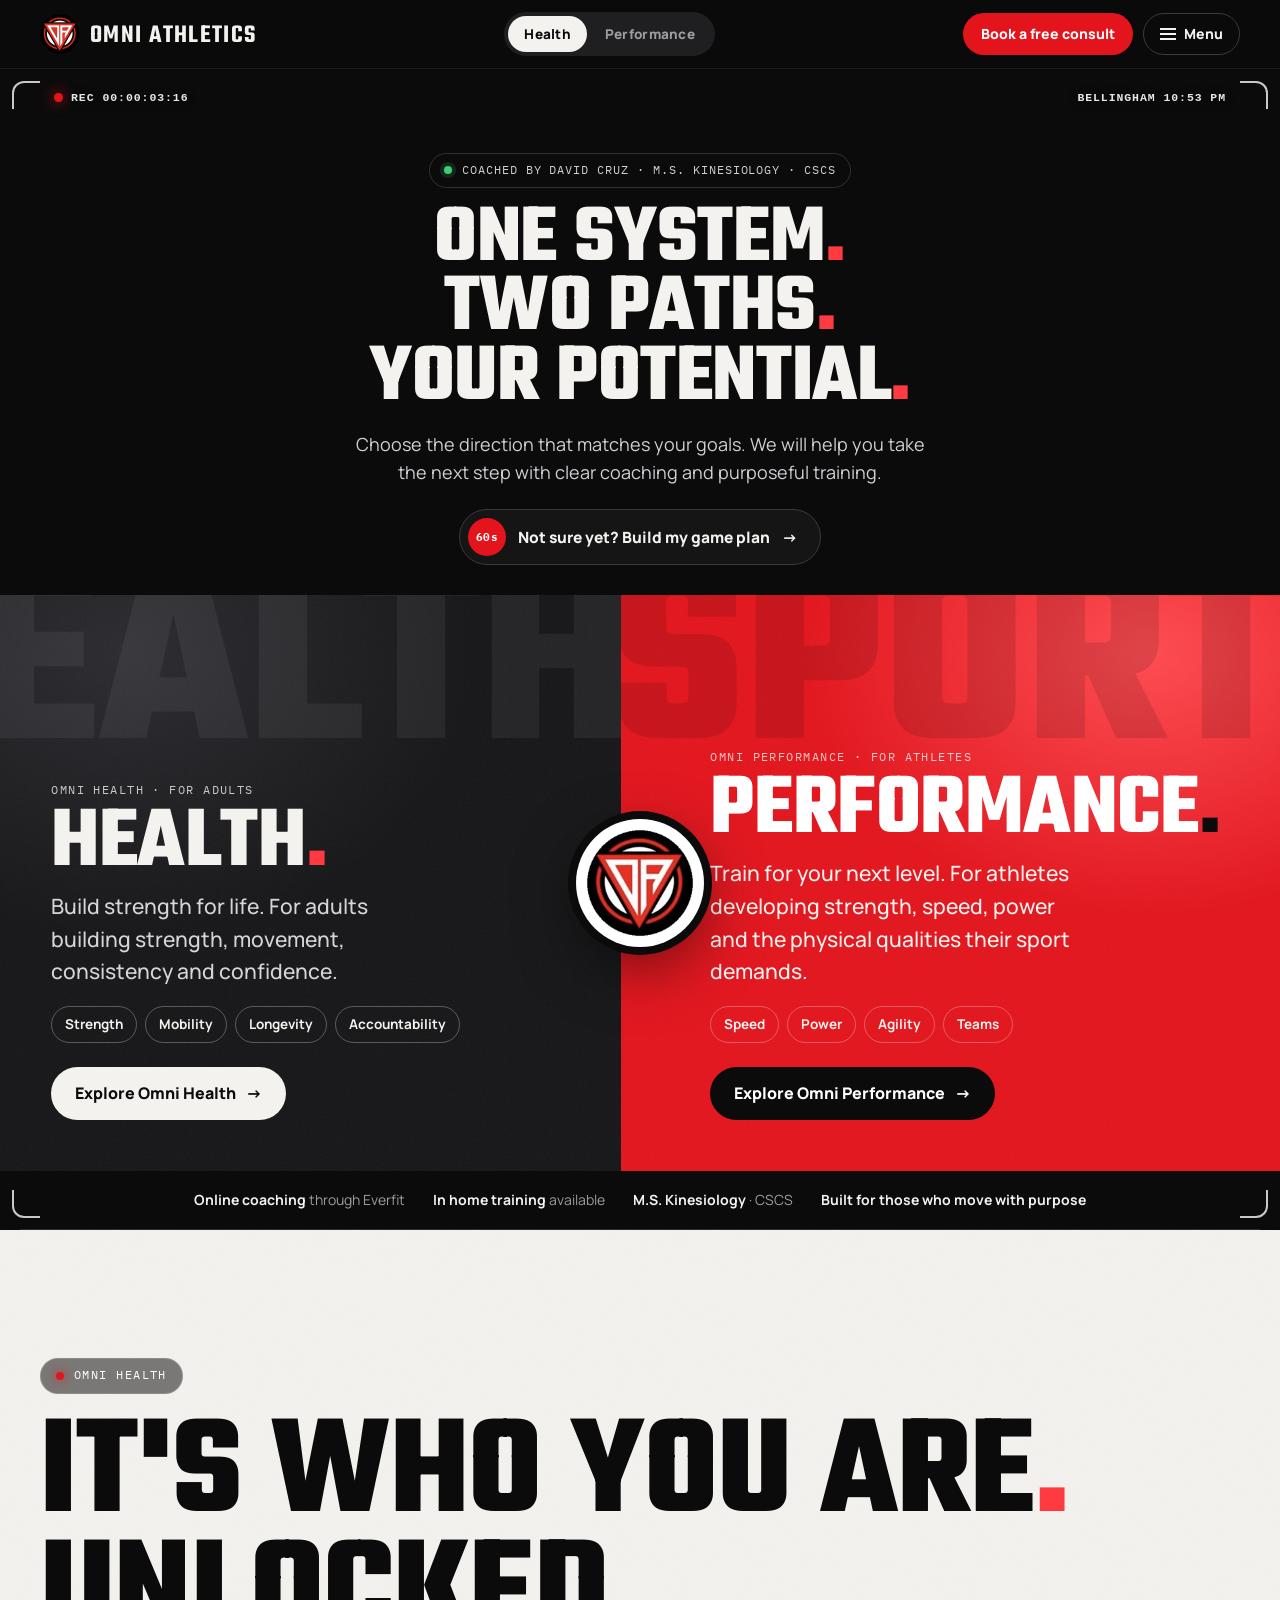
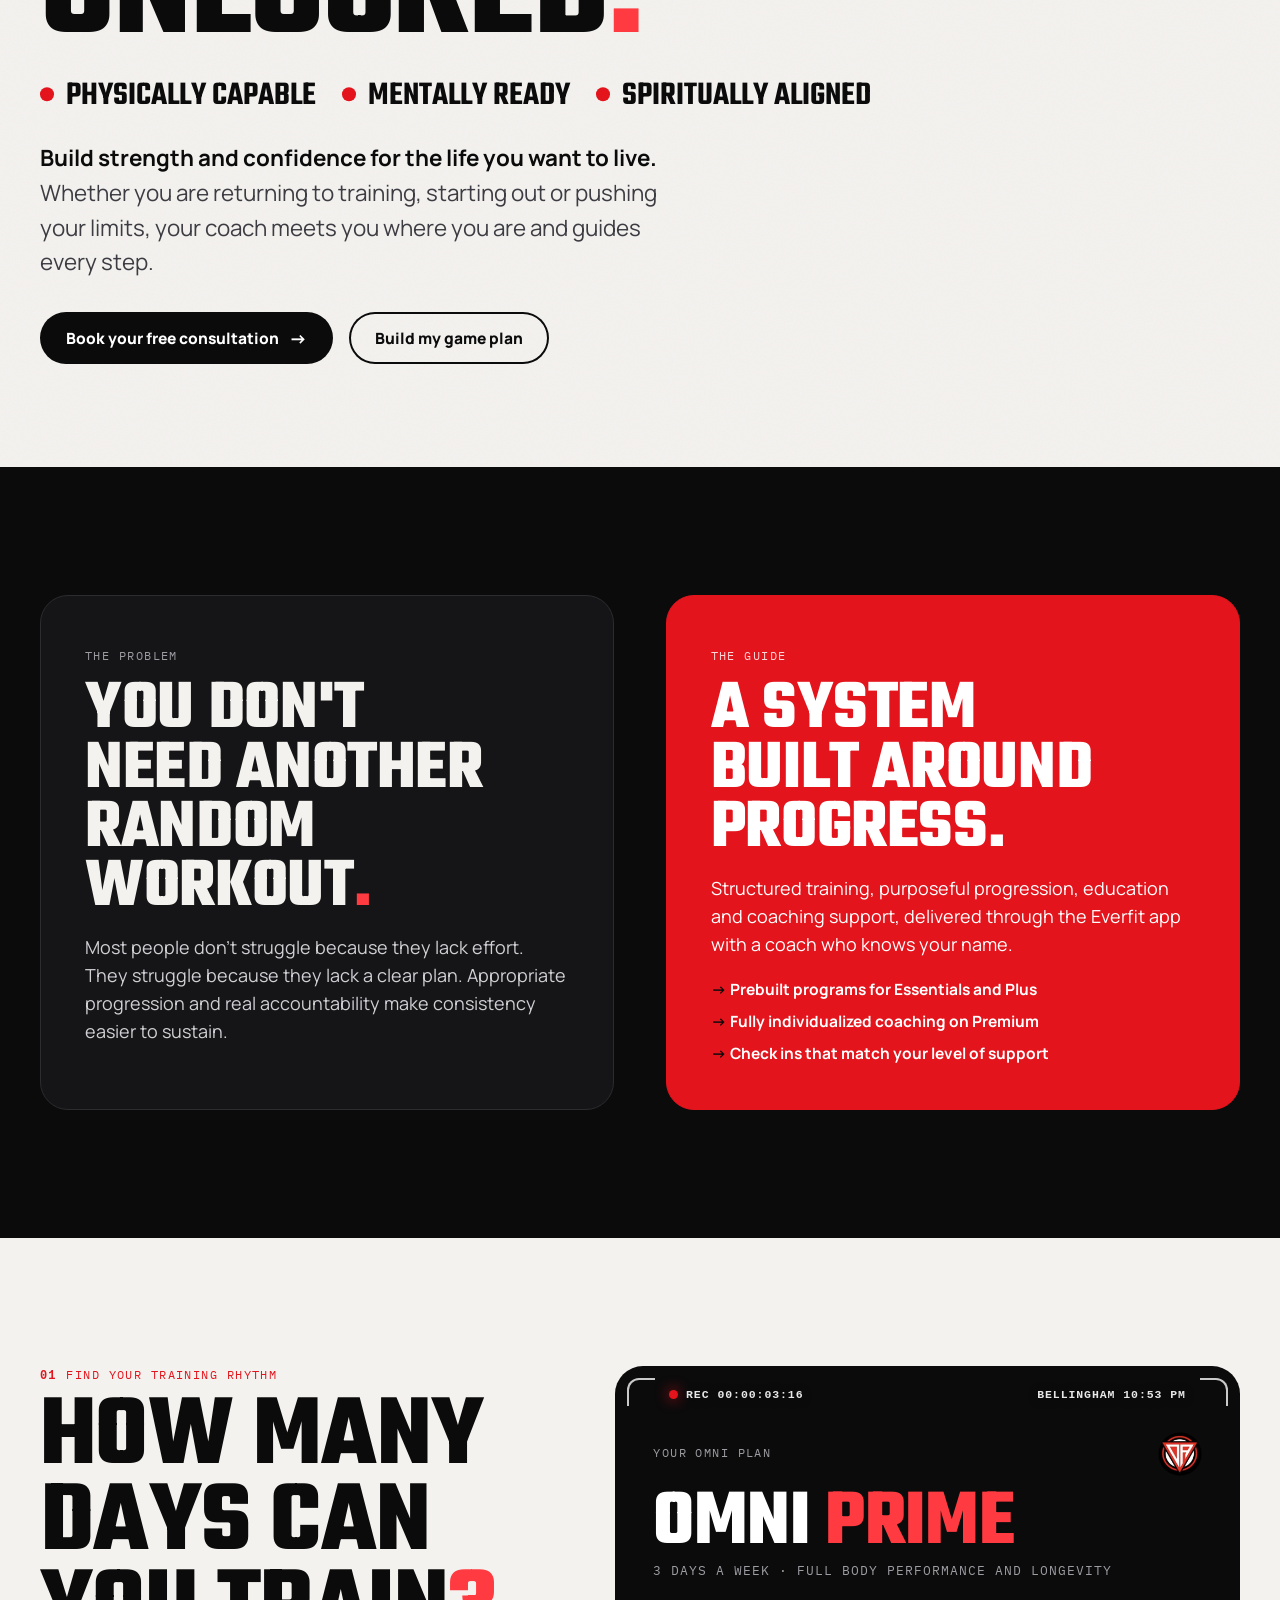
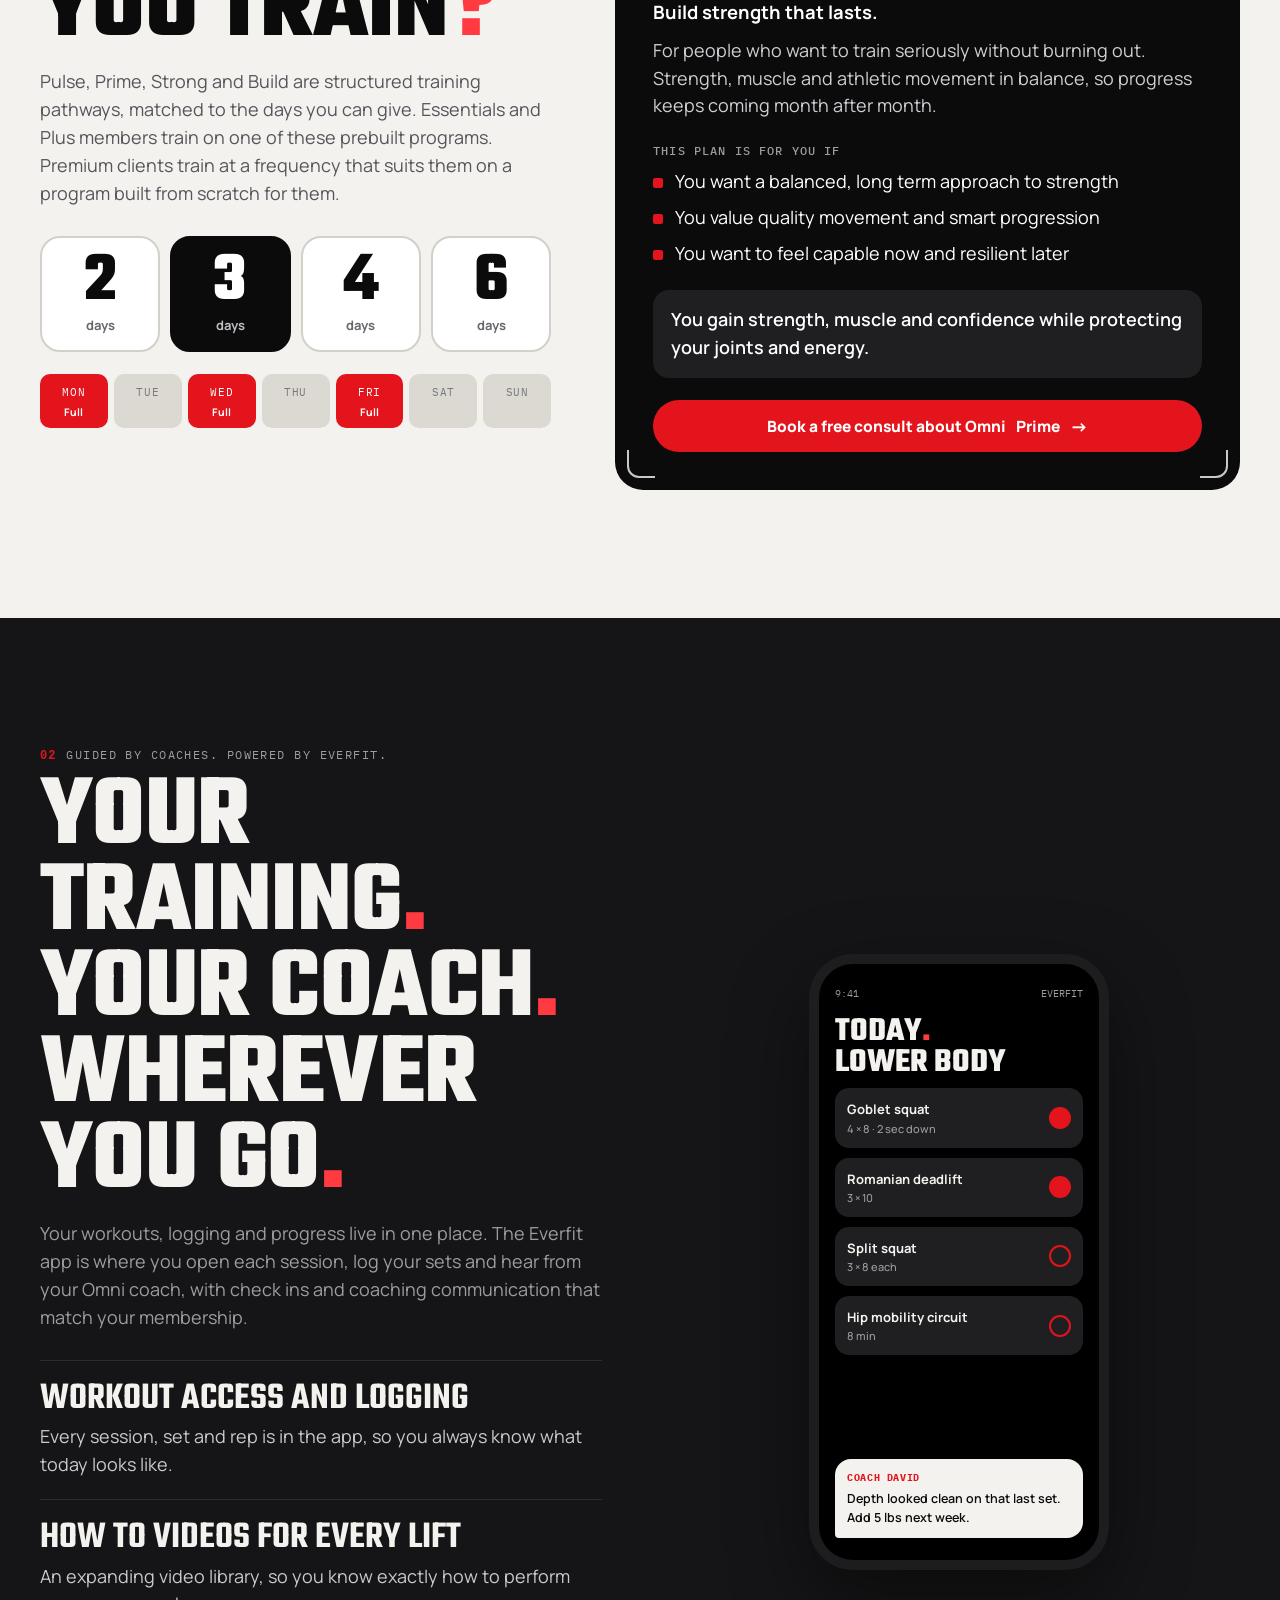
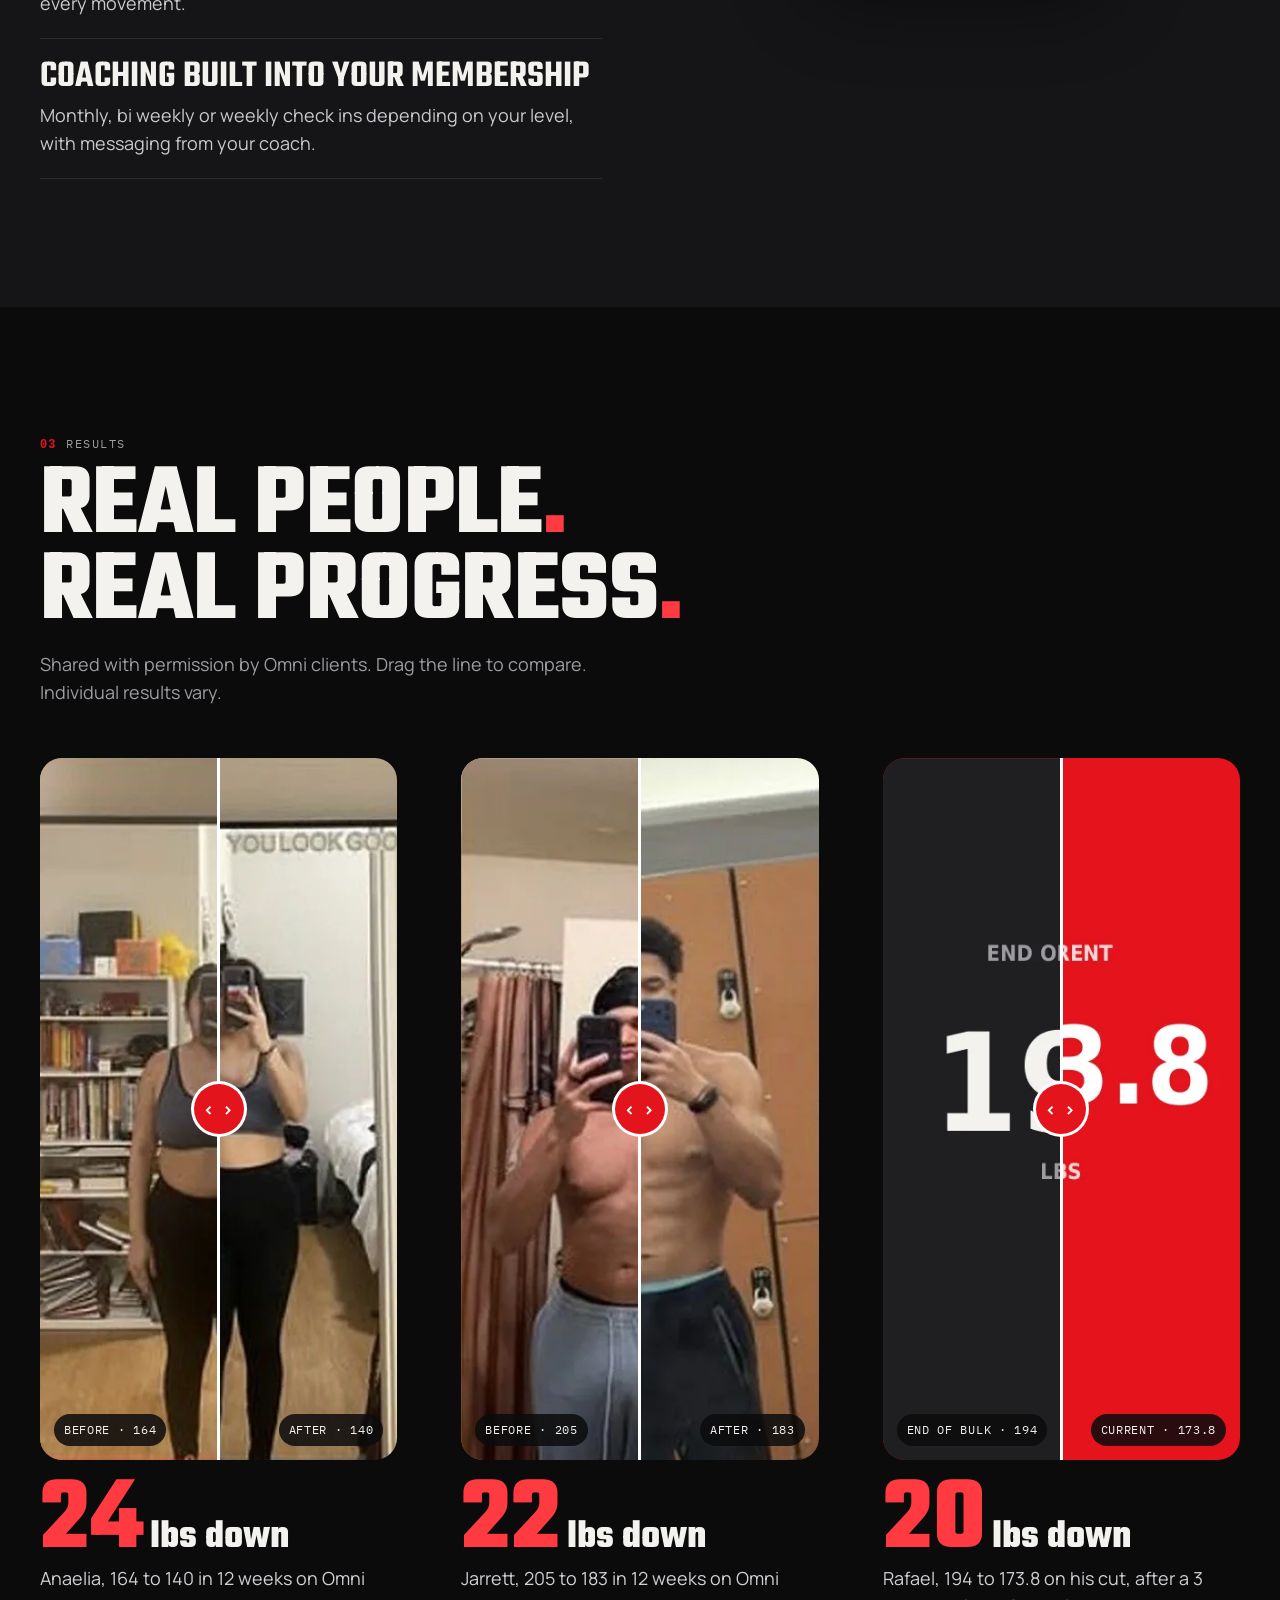
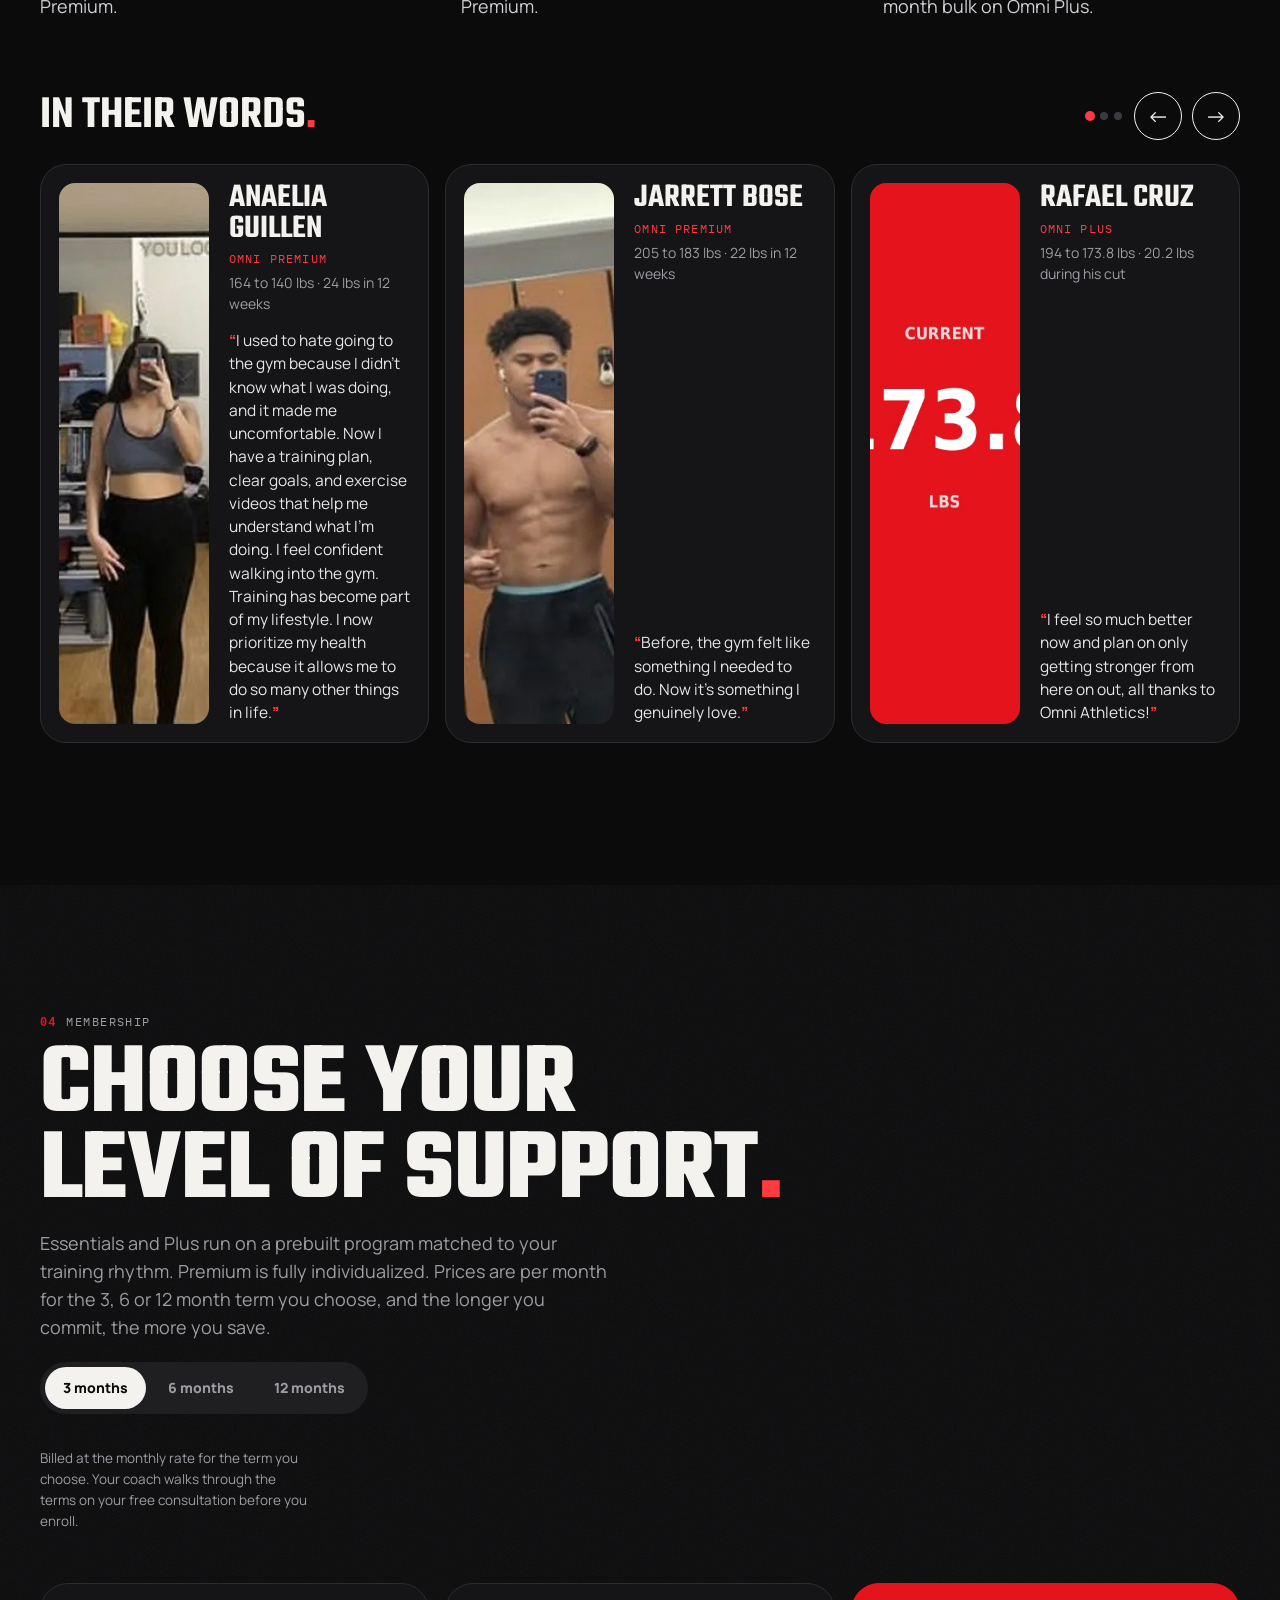
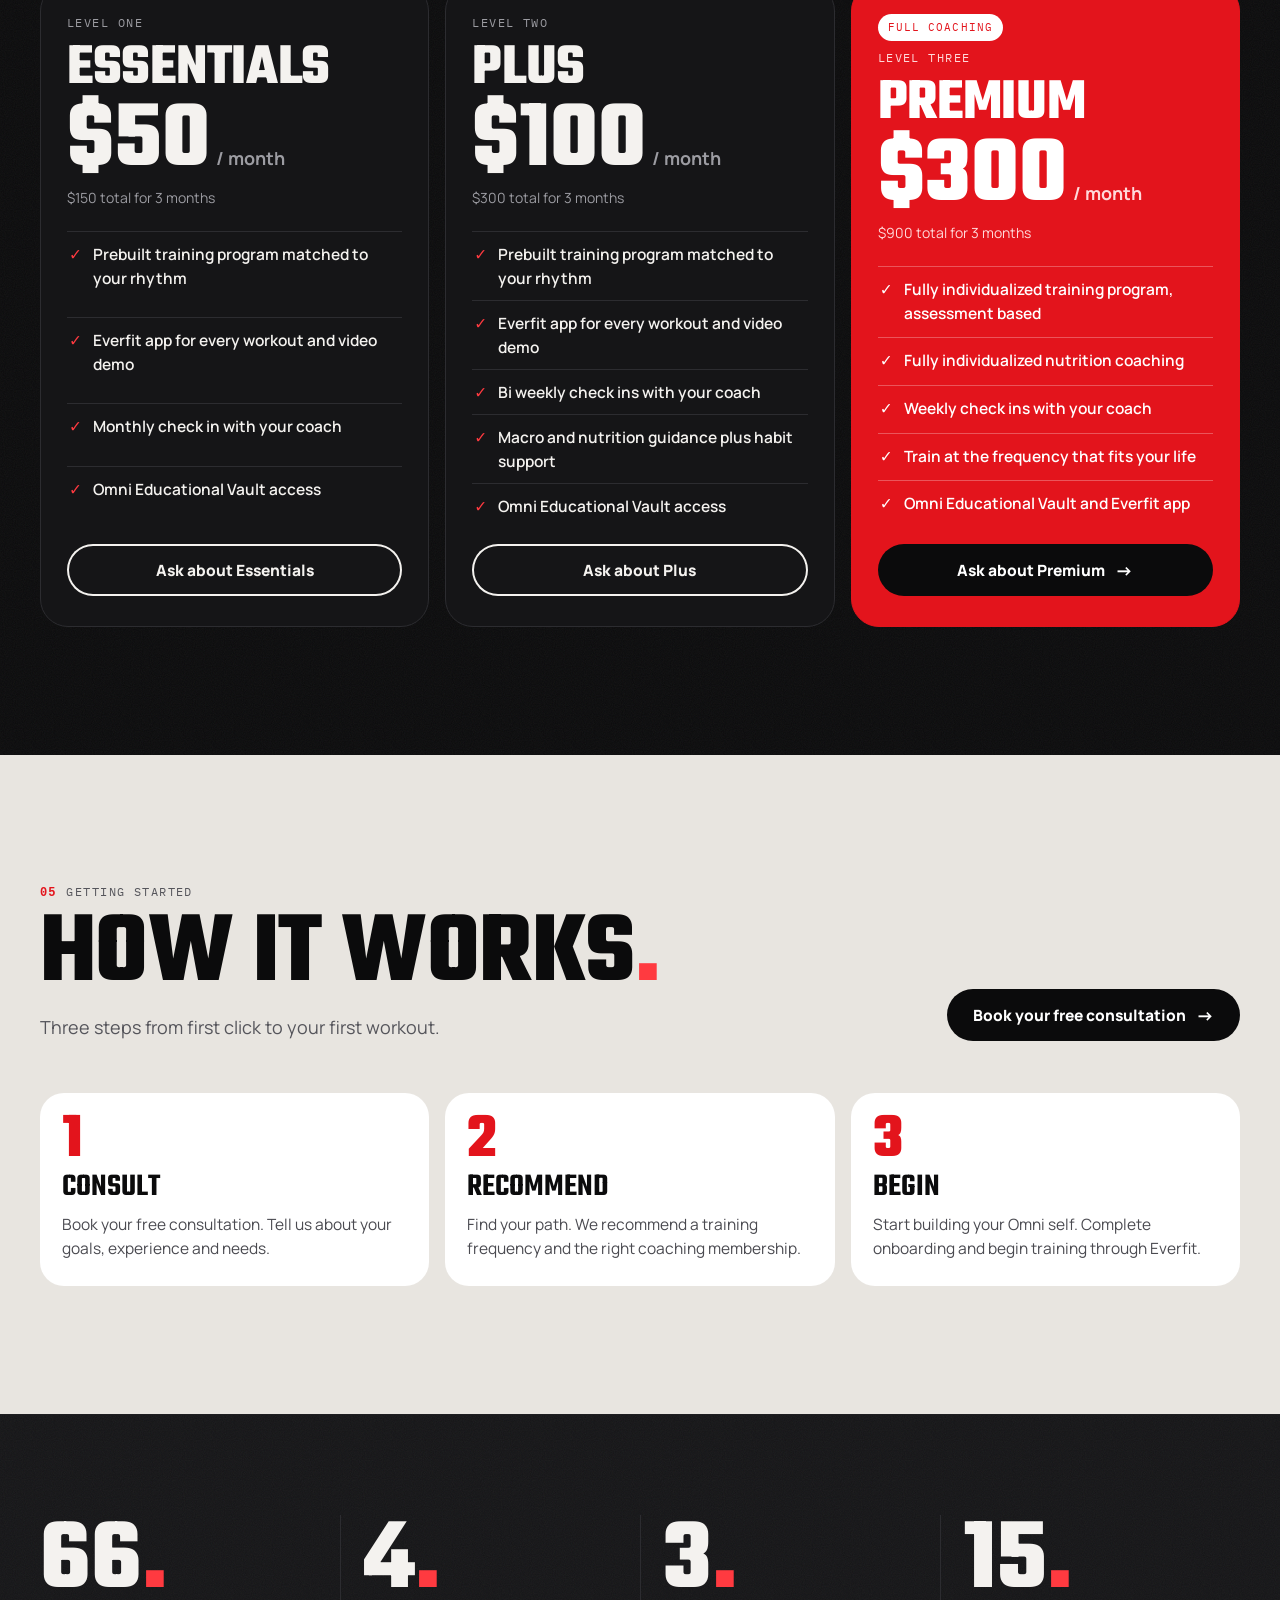
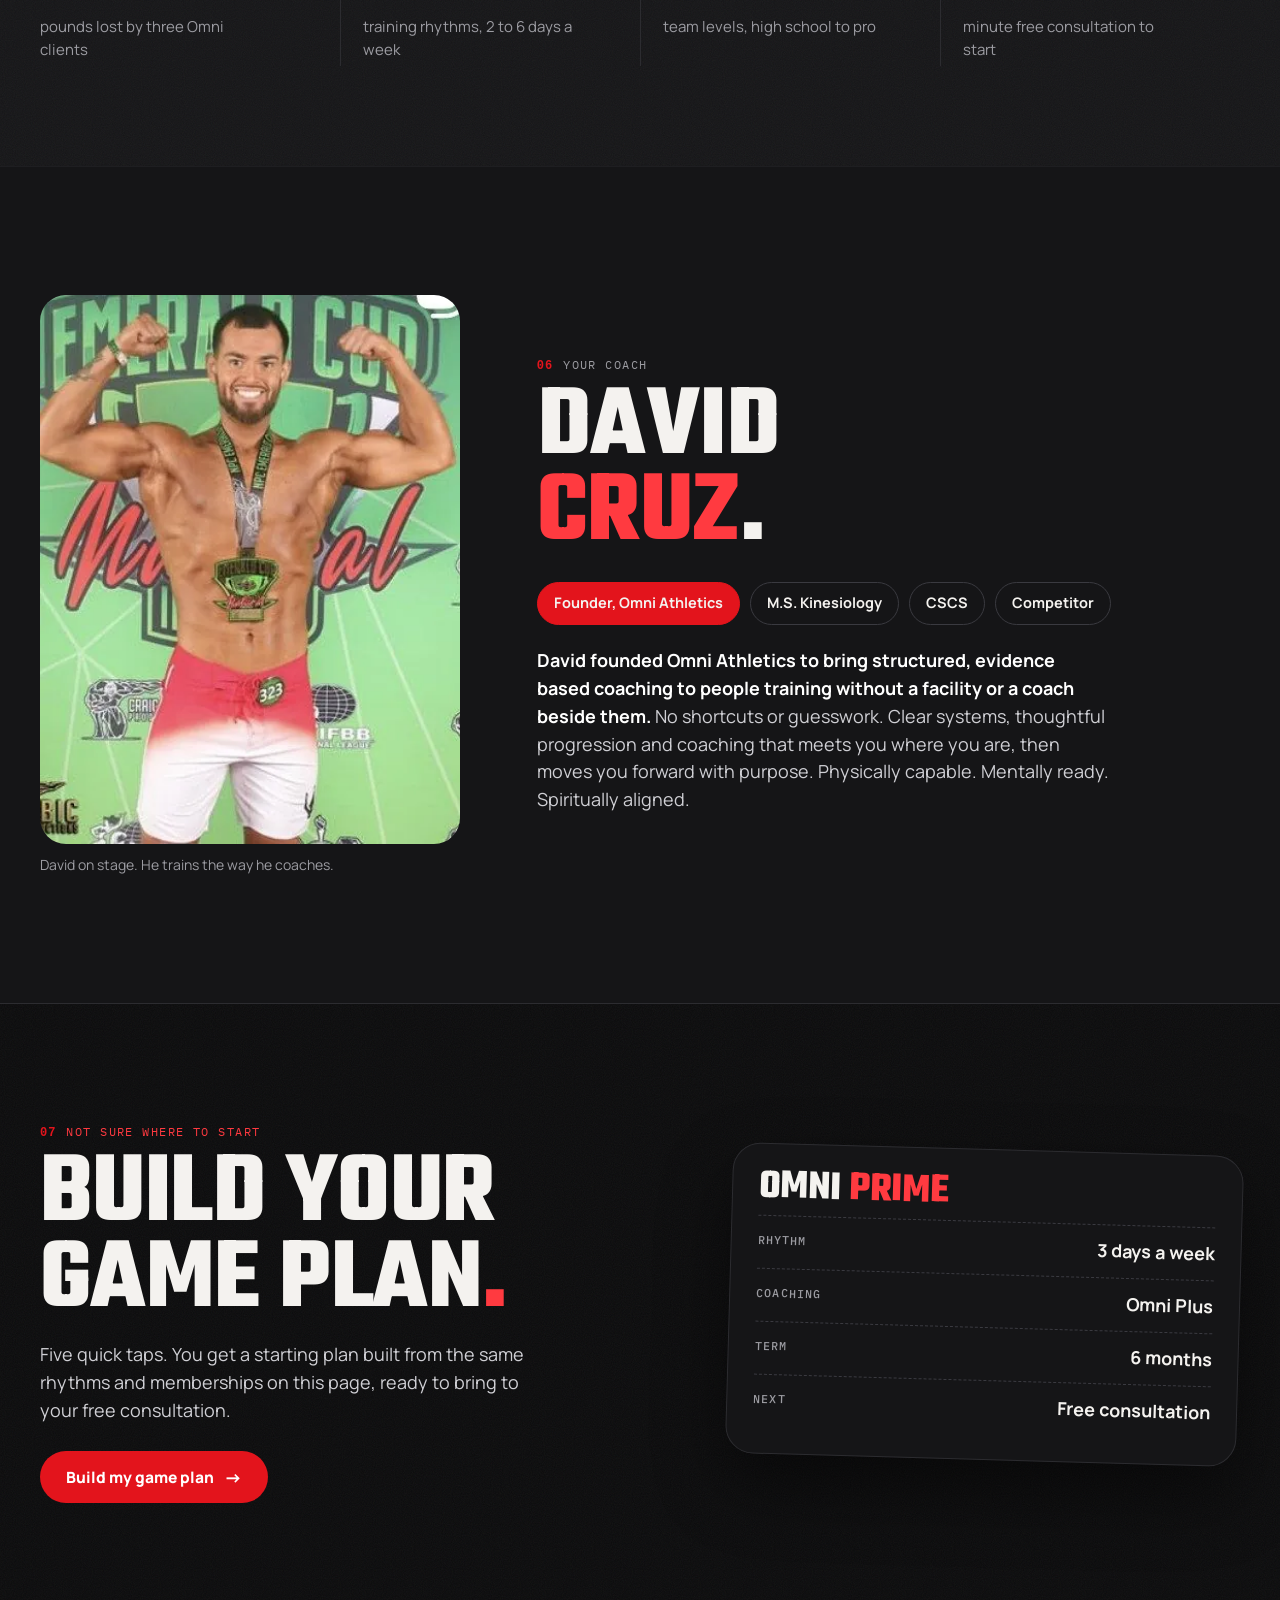
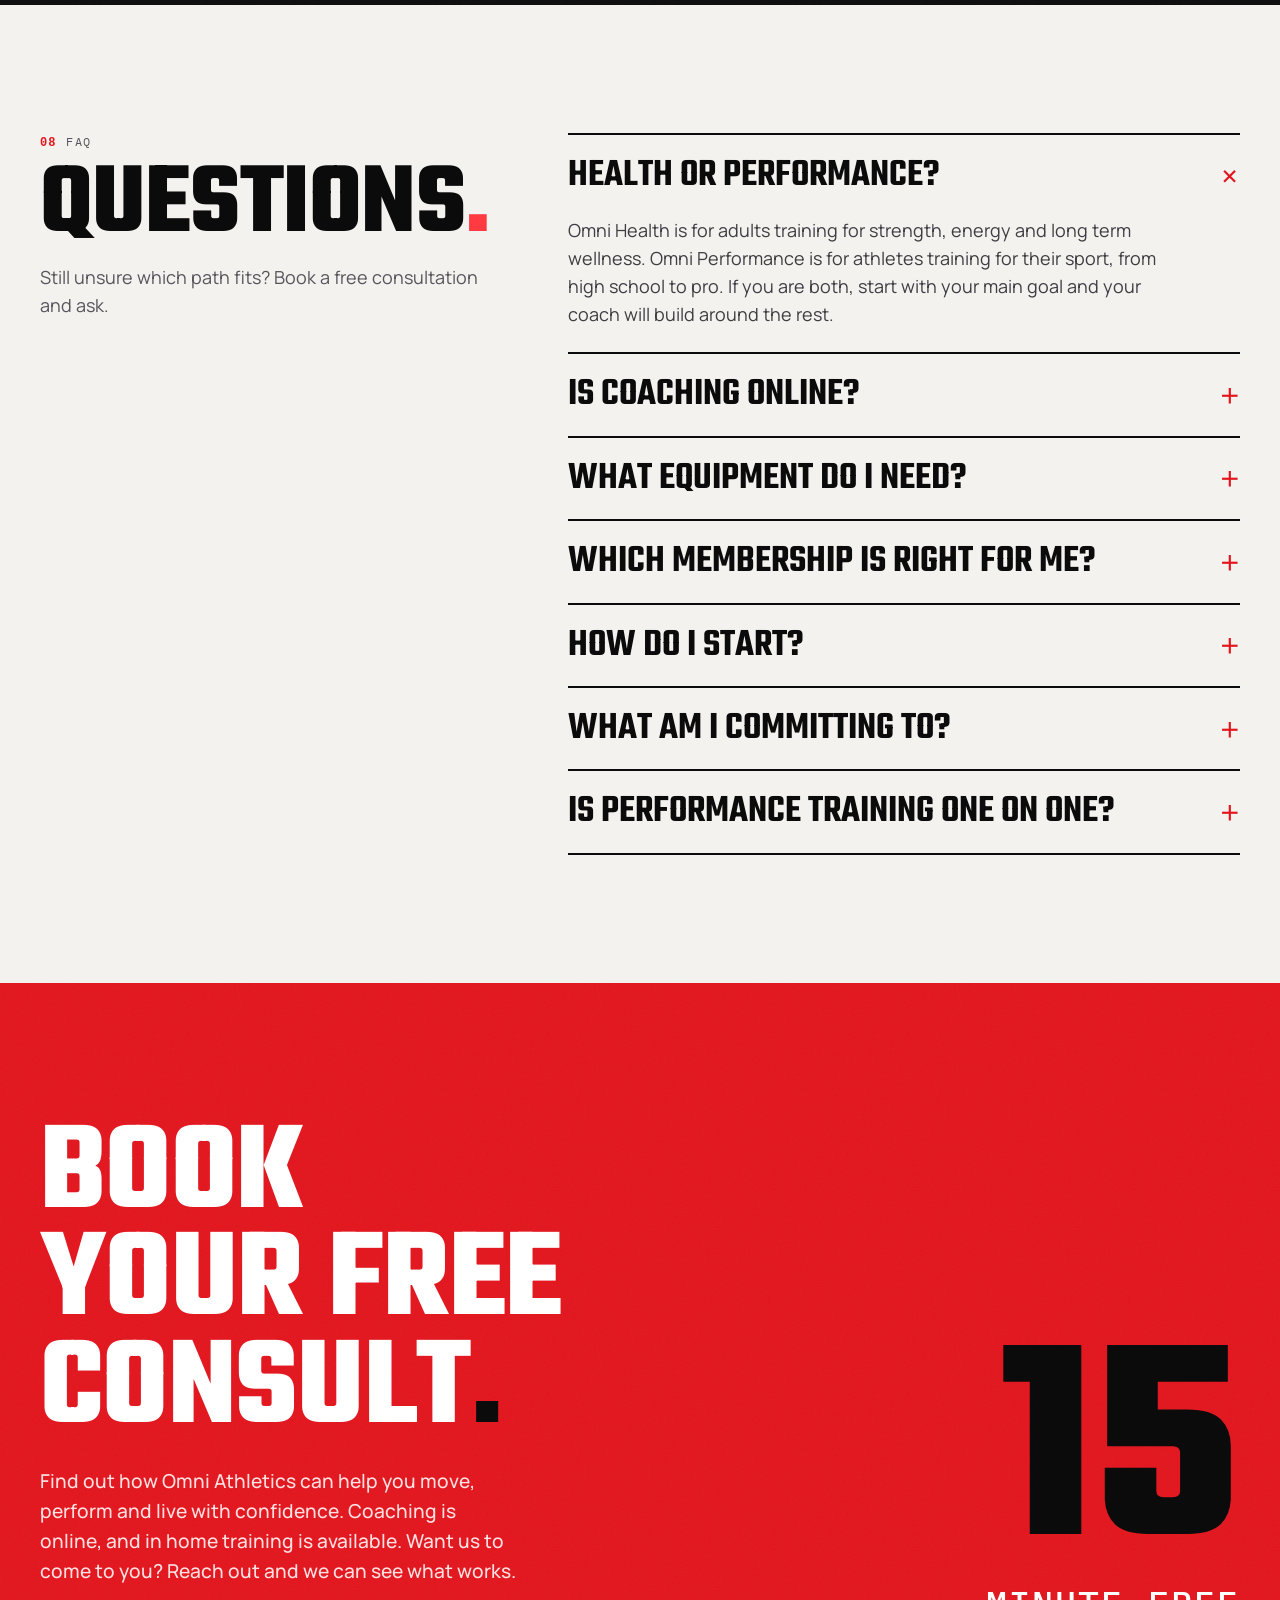
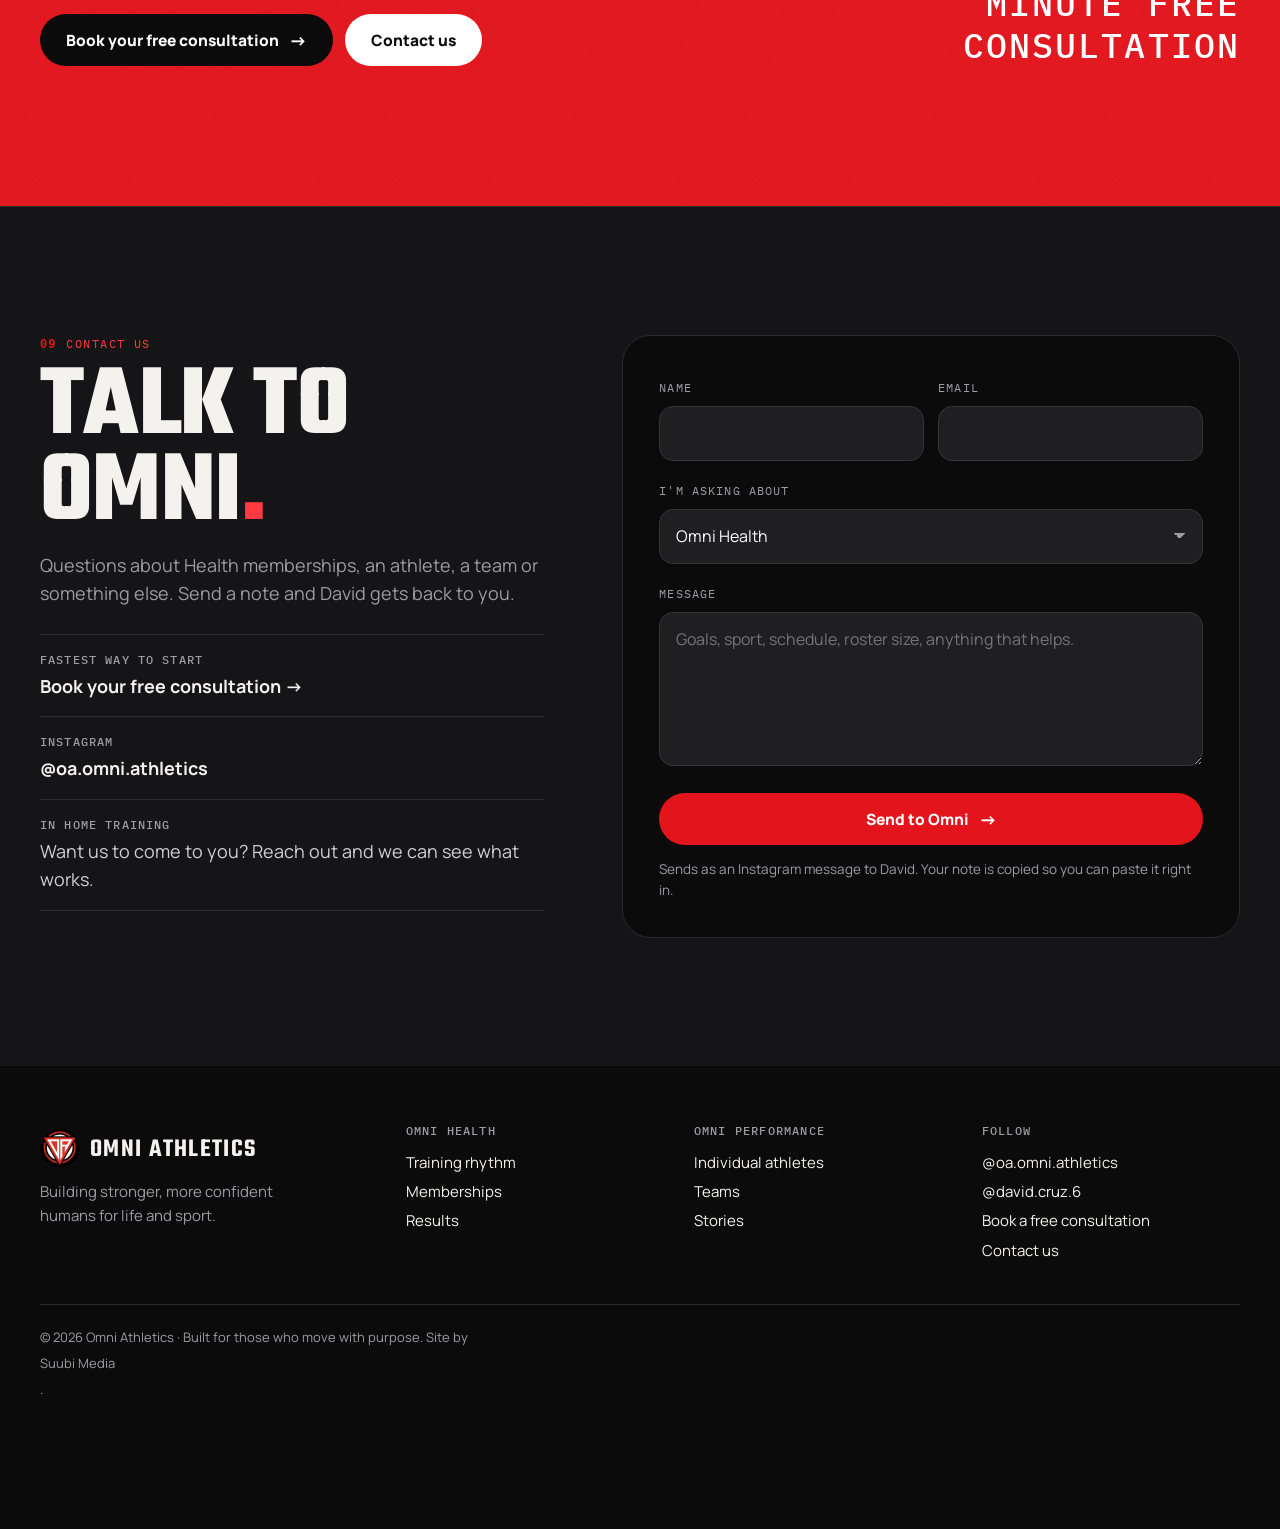
==== index.html @ 0487cd29 "Launch Omni Athletics site" ====
<!doctype html>
<html lang="en">
<head>
<meta charset="utf-8">
<meta name="viewport" content="width=device-width, initial-scale=1, viewport-fit=cover">
<title>Omni Athletics</title>
<meta name="claude:viewport-fit-sides" content="cover">
<meta name="description" content="Omni Athletics coaching by David Cruz, M.S. Kinesiology, CSCS. Two paths: Omni Health for adults and Omni Performance for athletes.">
<meta name="robots" content="index,follow">
<link rel="canonical" href="https://omniathletics.co/">
<meta name="theme-color" content="#0b0b0c">
<meta property="og:title" content="Omni Athletics | Health and Performance Coaching">
<meta property="og:description" content="One system. Two paths. Omni Health for adults, Omni Performance for athletes. Coached by David Cruz, M.S. Kinesiology, CSCS.">
<meta property="og:type" content="website">
<meta property="og:url" content="https://omniathletics.co/">
<meta property="og:image" content="https://omniathletics.co/og.jpg">
<meta property="og:image:width" content="1200">
<meta property="og:image:height" content="630">
<meta name="twitter:card" content="summary_large_image">
<meta name="twitter:title" content="Omni Athletics | Health and Performance Coaching">
<meta name="twitter:image" content="https://omniathletics.co/og.jpg">
<link rel="icon" type="image/png" href="[data-uri]">
<link rel="preconnect" href="https://fonts.googleapis.com"><link rel="preconnect" href="https://fonts.gstatic.com" crossorigin>
<link href="https://fonts.googleapis.com/css2?family=Teko:wght@500;600;700&family=Manrope:wght@400;500;700;800&family=IBM+Plex+Mono:wght@500&display=swap" rel="stylesheet">
<style>
/* Layout: a split gate (Health | Performance) that becomes the page. Pick a side, the whole site re-forms around it. Dark first, Omni red, solid white panels. */
:root{
  --ink:#0b0b0c; --ink2:#151517; --ink3:#1f1f22; --line:#2c2c30;
  --paper:#f4f2ef; --mist:#e8e5e0; --mute:#9c9ca2; --mute2:#5a5a60;
  --red:#e3141c; --red2:#ff3a40; --redDeep:#a80d13;
  --disp:'Teko',Impact,'Arial Narrow',sans-serif;
  --body:'Manrope',system-ui,-apple-system,'Segoe UI',sans-serif;
  --mono:'IBM Plex Mono',ui-monospace,Menlo,monospace;
  --ease:cubic-bezier(.22,1,.36,1);
  color-scheme:dark;
}
html{scroll-padding-top:calc(76px + env(safe-area-inset-top,0px));scroll-behavior:smooth;-webkit-text-size-adjust:100%}
*,*::before,*::after{box-sizing:border-box}
body{margin:0;background:var(--ink);color:var(--paper);font-family:var(--body);font-size:clamp(1rem,.95rem + .25vw,1.125rem);line-height:1.55;overflow-x:hidden}
body::before{content:"";position:fixed;inset:0 0 auto;height:env(safe-area-inset-top,0px);z-index:90;background:var(--ink)}
h1,h2,h3,h4,p,ul,ol,figure,dl,dd{margin:0}
img{display:block;max-width:100%}
a{color:inherit}
button{font:inherit;color:inherit;cursor:pointer}
:focus-visible{outline:3px solid var(--red2);outline-offset:3px}
.wrap{width:100%;max-width:1240px;margin:0 auto;padding-left:max(20px,env(safe-area-inset-left,0px));padding-right:max(20px,env(safe-area-inset-right,0px))}
.grain{position:relative;isolation:isolate}
.grain::after{content:"";position:absolute;inset:0;pointer-events:none;z-index:-1;opacity:.06;background-image:url("data:image/svg+xml,%3Csvg xmlns='http://www.w3.org/2000/svg' width='180' height='180'%3E%3Cfilter id='n'%3E%3CfeTurbulence type='fractalNoise' baseFrequency='.9' numOctaves='3' stitchTiles='stitch'/%3E%3C/filter%3E%3Crect width='100%25' height='100%25' filter='url(%23n)'/%3E%3C/svg%3E")}
.dot{color:var(--red2)}
.disp{font-family:var(--disp);font-weight:700;text-transform:uppercase;line-height:.84;letter-spacing:-.005em;text-wrap:balance}
.eyebrow{font-family:var(--mono);font-size:12px;letter-spacing:.12em;text-transform:uppercase;color:var(--mute)}
.ribbon{background:var(--paper);color:var(--ink);font-size:13px;font-weight:700;text-align:center;padding:7px 16px}

/* buttons */
.pill{display:inline-flex;align-items:center;justify-content:center;gap:10px;min-height:52px;padding:14px 26px;border-radius:999px;background:var(--red);color:#fff;text-decoration:none;font-weight:800;font-size:15.5px;border:0;transition:transform .25s var(--ease),background .2s;white-space:nowrap}
.pill:hover{background:var(--red2);transform:translateY(-2px)}
.pill.sm{min-height:42px;padding:9px 18px;font-size:14px}
.pill.dark{background:var(--ink);color:#fff}
.pill.dark:hover{background:#000}
.pill.white{background:#fff;color:var(--ink)}
.pill.white:hover{background:var(--paper)}
.pill.ghost{background:transparent;color:inherit;box-shadow:inset 0 0 0 2px currentColor}
.pill .ar{font-size:18px;line-height:1}

/* nav */
nav.top{position:sticky;top:env(safe-area-inset-top,0px);z-index:80;background:rgba(11,11,12,.86);backdrop-filter:saturate(1.4) blur(16px);-webkit-backdrop-filter:saturate(1.4) blur(16px);border-bottom:1px solid rgba(255,255,255,.07)}
nav.top .wrap{display:flex;align-items:center;justify-content:space-between;height:68px;gap:14px}
.brand{display:flex;align-items:center;gap:10px;text-decoration:none;min-width:0}
.brand img{width:40px;height:40px;flex:none}
.brand span{font-family:var(--disp);font-size:26px;font-weight:600;letter-spacing:.05em;line-height:1;padding-top:4px;text-transform:uppercase;white-space:nowrap}
.seg{display:flex;background:var(--ink3);border-radius:999px;padding:4px;gap:2px}
.seg button{border:0;background:transparent;border-radius:999px;padding:8px 16px;font-weight:800;font-size:13.5px;letter-spacing:.02em;color:var(--mute);transition:all .25s var(--ease)}
.seg button[aria-pressed="true"]{background:var(--paper);color:var(--ink)}
.seg button.perf[aria-pressed="true"]{background:var(--red);color:#fff}
.nav-r{display:flex;align-items:center;gap:10px}
.menu-btn{display:inline-flex;align-items:center;gap:8px;border:1.5px solid #3a3a40;background:transparent;border-radius:999px;min-height:42px;padding:0 16px;font-weight:800;font-size:14px}
.menu-btn i{display:block;width:16px;height:2px;background:currentColor;position:relative}
.menu-btn i::before,.menu-btn i::after{content:"";position:absolute;left:0;width:16px;height:2px;background:currentColor}
.menu-btn i::before{top:-5px}.menu-btn i::after{top:5px}

/* menu sheet */
.sheet{position:fixed;inset:0;z-index:95;background:rgba(0,0,0,.6);display:flex;justify-content:flex-end}
.sheet[hidden]{display:none!important}
.sheet .panel{width:min(440px,100%);height:100%;background:var(--ink2);border-left:1px solid var(--line);overflow-y:auto;padding:calc(20px + env(safe-area-inset-top,0px)) max(24px,env(safe-area-inset-right,0px)) calc(28px + env(safe-area-inset-bottom,0px)) 24px;display:flex;flex-direction:column;gap:26px;animation:slide .35s var(--ease)}
@keyframes slide{from{transform:translateX(40px);opacity:0}to{transform:none;opacity:1}}
.sheet .x{align-self:flex-end;width:46px;height:46px;border-radius:50%;border:1.5px solid #3a3a40;background:transparent;font-size:22px;line-height:1}
.sheet h4{font-family:var(--mono);font-size:12px;letter-spacing:.12em;text-transform:uppercase;color:var(--mute);font-weight:500;margin-bottom:6px}
.sheet .grp a{display:flex;justify-content:space-between;align-items:center;text-decoration:none;font-family:var(--disp);font-size:34px;font-weight:600;text-transform:uppercase;line-height:1;padding:12px 0 8px;border-bottom:1px solid var(--line)}
.sheet .grp a::after{content:"→";font-family:var(--body);font-size:18px;color:var(--mute)}
.sheet .grp a:hover{color:var(--red2)}

/* GATE: the split */
.gate{position:relative;background:var(--ink)}
.gate-head{padding-block:clamp(28px,5vw,54px) clamp(18px,3vw,30px);text-align:center}
.gate-head .badge{display:inline-flex;align-items:center;gap:10px;font-family:var(--mono);font-size:12px;letter-spacing:.08em;text-transform:uppercase;border:1px solid #303036;border-radius:999px;padding:7px 14px;color:#cfcfd4}
.gate-head .badge i{width:8px;height:8px;border-radius:50%;background:#3ccf6e;box-shadow:0 0 0 4px rgba(60,207,110,.15)}
.gate-head h1{font-size:clamp(2.6rem,1.2rem + 5vw,5.6rem);margin:18px auto 0;max-width:16ch}
.split{display:flex;min-height:clamp(440px,64vh,660px);position:relative}
.side{flex:1 1 0;position:relative;overflow:hidden;display:flex;flex-direction:column;justify-content:flex-end;text-decoration:none;padding:clamp(26px,4vw,56px);transition:flex-grow .7s var(--ease);min-width:0}
.side.h{background:radial-gradient(ellipse 80% 70% at 20% 10%,#2a2a2f,transparent 70%),var(--ink2)}
.side.p{background:radial-gradient(ellipse 80% 70% at 80% 10%,#ff4a50,transparent 65%),var(--red)}
@media (hover:hover) and (min-width:861px){.split:hover .side{flex-grow:.8}.split .side:hover{flex-grow:1.35}}
.side .k{font-family:var(--mono);font-size:12px;letter-spacing:.12em;text-transform:uppercase;opacity:.8}
.side h2{font-size:clamp(3.4rem,1rem + 5.6vw,7.8rem);margin:10px 0 12px;line-height:.78}
.side.p h2{color:#fff}
.side .for{font-size:clamp(1.05rem,1rem + .4vw,1.35rem);max-width:28ch;font-weight:500}
.side.h .for{color:#d4d4d9}
.side .tags{display:flex;flex-wrap:wrap;gap:8px;margin:18px 0 24px}
.side .tags span{border:1.5px solid rgba(255,255,255,.28);border-radius:999px;padding:7px 13px;font-size:13.5px;font-weight:700}
.side .go{display:inline-flex;align-items:center;gap:10px;font-weight:800;font-size:16px;align-self:flex-start;border-radius:999px;min-height:52px;padding:14px 24px;transition:transform .3s var(--ease)}
.side.h .go{background:var(--paper);color:var(--ink)}
.side.p .go{background:var(--ink);color:#fff}
.side:hover .go{transform:translateX(6px)}
.side .ghostword{position:absolute;top:-.12em;right:-.04em;font-family:var(--disp);font-weight:700;font-size:clamp(10rem,6rem + 14vw,22rem);line-height:.8;text-transform:uppercase;opacity:.06;pointer-events:none;white-space:nowrap}
.side.p .ghostword{opacity:.12;color:var(--ink);left:-.04em;right:auto}
.seal{position:absolute;left:50%;top:50%;transform:translate(-50%,-50%);width:clamp(96px,10vw,140px);aspect-ratio:1;border-radius:50%;background:#fff;box-shadow:0 0 0 8px var(--ink),0 20px 60px rgba(0,0,0,.5);display:grid;place-items:center;z-index:3;pointer-events:none}
.seal img{width:84%;animation:bob 6s ease-in-out infinite}
@keyframes bob{0%,100%{transform:translateY(0)}50%{transform:translateY(-4%)}}
.gate-foot{display:flex;justify-content:center;gap:28px;flex-wrap:wrap;padding-block:18px;border-bottom:1px solid var(--line);font-size:14px;color:var(--mute)}
.gate-foot b{color:var(--paper)}

/* path visibility (JS sets data-path; without JS everything shows) */
body[data-path="health"] .only-perf{display:none!important}
body[data-path="performance"] .only-health{display:none!important}
.path-head{padding-block:clamp(70px,10vw,130px) clamp(60px,8vw,110px)}
.path-head .tag{display:inline-block;font-family:var(--mono);font-size:12px;letter-spacing:.12em;text-transform:uppercase;padding:6px 12px;border-radius:999px;margin-bottom:22px}
.path-head h2{font-size:clamp(4rem,1.8rem + 9vw,11rem)}
.path-head h2>span{display:block}
.path-head .lede{margin-top:28px;font-size:clamp(1.1rem,1rem + .5vw,1.4rem);max-width:46ch}
.path-head .acts{display:flex;gap:16px;flex-wrap:wrap;margin-top:32px;align-items:center}
.ph-health{background:var(--paper);color:var(--ink)}
.ph-health .tag{background:var(--ink);color:#fff}
.ph-health .lede{color:#3c3c42}.ph-health .lede b{color:var(--ink)}
.ph-perf{background:var(--red);color:#fff;overflow:hidden}
.ph-perf .tag{background:var(--ink);color:#fff}
.ph-perf .lede{color:#ffe1e2}.ph-perf .lede b{color:#fff}
.ph-perf h2 .o{color:var(--ink)}
.trio{display:flex;flex-wrap:wrap;gap:10px 26px;margin-top:22px;font-family:var(--disp);font-size:clamp(1.6rem,1.3rem + 1vw,2.3rem);font-weight:600;text-transform:uppercase;line-height:1}
.trio span::before{content:"";display:inline-block;width:.42em;height:.42em;border-radius:50%;background:var(--red);margin-right:.35em;transform:translateY(-.08em)}
.ph-perf .trio span::before{background:var(--ink)}

/* section shells */
.sec{padding-block:clamp(80px,10vw,130px)}
.sec.dark{background:var(--ink)}
.sec.dark2{background:var(--ink2)}
.sec.light{background:var(--paper);color:var(--ink)}
.sec.mist{background:var(--mist);color:var(--ink)}
.h2{font-size:clamp(3rem,1.6rem + 6vw,7.2rem)}
.sub{margin-top:14px;max-width:52ch;color:var(--mute)}
.light .sub,.mist .sub{color:#55555b}
.head{display:flex;justify-content:space-between;align-items:flex-end;gap:20px;flex-wrap:wrap;margin-bottom:clamp(32px,4vw,52px)}

/* results */
.pair{display:grid;grid-template-columns:1fr 1fr;gap:clamp(28px,5vw,64px)}
.ba{position:relative;aspect-ratio:1/2;max-height:78vh;width:100%;max-width:100%;overflow:hidden;background:#000;border-radius:22px;touch-action:pan-y;user-select:none;-webkit-user-select:none}
.ba img{position:absolute;inset:0;width:100%;height:100%;object-fit:cover}
.ba .before{clip-path:inset(0 calc(100% - var(--x,50%)) 0 0)}
.ba .handle{position:absolute;top:0;bottom:0;left:var(--x,50%);width:3px;margin-left:-1.5px;background:#fff;pointer-events:none}
.ba .handle::after{content:"‹ ›";position:absolute;top:50%;left:50%;width:50px;height:50px;margin:-25px 0 0 -25px;border-radius:50%;background:var(--red);box-shadow:0 0 0 3px #fff;color:#fff;font:700 18px/50px var(--body);text-align:center;letter-spacing:2px}
.ba .tg{position:absolute;bottom:14px;font-family:var(--mono);font-size:11.5px;letter-spacing:.06em;text-transform:uppercase;background:rgba(11,11,12,.85);padding:7px 10px;border-radius:999px;pointer-events:none}
.ba .tg.l{left:14px}.ba .tg.r{right:14px}
.ba input{position:absolute;inset:0;width:100%;height:100%;opacity:0;cursor:ew-resize;margin:0}
.who{margin-top:20px}
.who .big{font-family:var(--disp);font-weight:700;font-size:clamp(4.4rem,2.6rem + 5vw,8rem);line-height:.8;color:var(--red2);font-variant-numeric:tabular-nums}
.who .big small{font-size:.38em;color:var(--paper);margin-left:6px}
.who p{color:#cfcfd4}

/* plan finder */
.finder{display:grid;grid-template-columns:.9fr 1.1fr;gap:clamp(28px,5vw,64px);align-items:start}
.days{display:grid;grid-template-columns:repeat(4,1fr);gap:10px;margin-top:28px}
.days button{border:2px solid #d3d0ca;background:#fff;border-radius:20px;padding:16px 8px 12px;text-align:center;transition:all .25s var(--ease);color:var(--ink)}
.days button b{display:block;font-family:var(--disp);font-size:clamp(3.4rem,2.8rem + 2vw,4.6rem);line-height:.8;font-weight:700}
.days button span{font-size:13px;font-weight:700;color:#66666c}
.days button:hover{border-color:var(--ink)}
.days button[aria-pressed="true"]{background:var(--ink);border-color:var(--ink);color:#fff}
.days button[aria-pressed="true"] span{color:#bdbdc2}
.week{display:grid;grid-template-columns:repeat(7,1fr);gap:6px;margin-top:22px}
.week div{border-radius:10px;padding:10px 0 8px;text-align:center;font-family:var(--mono);font-size:11px;letter-spacing:.06em;background:#dcd9d3;color:#77777c;transition:background .35s var(--ease),color .35s}
.week div.on{background:var(--red);color:#fff}
.week div small{display:block;font-family:var(--body);font-size:10.5px;font-weight:700;margin-top:3px;letter-spacing:0;min-height:1.3em}
.plan{background:var(--ink);color:#fff;border-radius:28px;padding:clamp(26px,3vw,38px);position:relative;overflow:hidden}
.plan .top{display:flex;justify-content:space-between;align-items:center;gap:12px}
.plan .top img{width:44px;height:44px}
.plan h3{font-size:clamp(3.6rem,2.6rem + 3vw,5.6rem);margin:14px 0 4px}
.plan h3 span{color:var(--red2)}
.plan .split-l{font-family:var(--mono);font-size:12.5px;letter-spacing:.08em;text-transform:uppercase;color:var(--mute)}
.plan .hook{font-size:1.15rem;font-weight:700;margin-top:18px}
.plan p.d{color:#cfcfd4;margin-top:10px}
.plan h4{font-family:var(--mono);font-size:11.5px;letter-spacing:.1em;text-transform:uppercase;color:var(--mute);font-weight:500;margin:22px 0 8px}
.plan ul{list-style:none;padding:0;display:grid;gap:8px}
.plan li{padding-left:22px;position:relative}
.plan li::before{content:"";position:absolute;left:0;top:.55em;width:10px;height:10px;border-radius:2px;background:var(--red)}
.plan .out{margin-top:22px;padding:16px 18px;border-radius:16px;background:var(--ink3);font-weight:600}
.plan .pill{margin-top:22px;width:100%}
.pop{animation:pop .4s var(--ease)}
@keyframes pop{0%{transform:scale(1)}40%{transform:scale(1.015)}100%{transform:scale(1)}}

/* memberships */
.term{display:inline-flex;background:var(--ink3);border-radius:999px;padding:5px;gap:4px}
.term button{border:0;background:transparent;border-radius:999px;padding:10px 18px;font-weight:800;font-size:14px;color:var(--mute);min-height:42px}
.term button[aria-pressed="true"]{background:var(--paper);color:var(--ink)}
.save{font-family:var(--mono);font-size:12px;letter-spacing:.06em;text-transform:uppercase;color:var(--red2);margin-top:10px;min-height:1.4em}
.tiers{display:grid;grid-template-columns:repeat(3,1fr);gap:16px;align-items:stretch}
.tier{border-radius:28px;padding:30px 26px;display:flex;flex-direction:column;background:var(--ink2);border:1px solid var(--line)}
.tier .nm{font-family:var(--mono);font-size:12px;letter-spacing:.12em;text-transform:uppercase;color:var(--mute)}
.tier h3{font-size:clamp(3rem,2.4rem + 1.6vw,4rem);margin:12px 0 10px}
.tier .price{display:flex;align-items:baseline;gap:6px}
.tier .price b{font-family:var(--disp);font-weight:700;font-size:clamp(4.6rem,3.6rem + 3vw,6.4rem);line-height:.8;font-variant-numeric:tabular-nums}
.tier .price span{color:var(--mute);font-weight:700}
.tier .per{font-size:14px;color:var(--mute);margin-top:6px}
.tier ul{list-style:none;padding:0;margin:22px 0 26px;display:grid;gap:10px;flex:1}
.tier li{padding:10px 0 0 26px;border-top:1px solid var(--line);position:relative;font-weight:600;font-size:15.5px}
.tier li::before{content:"✓";position:absolute;left:2px;top:10px;color:var(--red2);font-weight:800}
.tier.hot{background:var(--red);border-color:var(--red);color:#fff}
.tier.hot .nm,.tier.hot .price span,.tier.hot .per{color:#ffd9da}
.tier.hot li{border-color:rgba(255,255,255,.28)}
.tier.hot li::before{color:#fff}
.tier.hot .pill{background:var(--ink)}
.tier .badge2{align-self:flex-start;font-family:var(--mono);font-size:11px;letter-spacing:.1em;text-transform:uppercase;background:#fff;color:var(--red);padding:5px 10px;border-radius:999px;margin-bottom:8px}

/* everfit */
.app{display:grid;grid-template-columns:1fr 1fr;gap:clamp(30px,6vw,80px);align-items:center}
.phone{justify-self:center;width:min(300px,100%);aspect-ratio:9/18.5;border-radius:44px;background:#000;border:10px solid #1d1d20;box-shadow:0 30px 80px rgba(0,0,0,.45);padding:22px 16px;display:flex;flex-direction:column;gap:10px;overflow:hidden}
.phone .bar{display:flex;justify-content:space-between;font-family:var(--mono);font-size:10px;color:var(--mute);margin-bottom:6px}
.phone .ttl{font-family:var(--disp);font-size:34px;line-height:.9;text-transform:uppercase;font-weight:700}
.phone .ttl span{color:var(--red2)}
.phone .row{background:var(--ink3);border-radius:14px;padding:11px 12px;display:flex;justify-content:space-between;align-items:center;font-size:13px;font-weight:700}
.phone .row small{display:block;color:var(--mute);font-weight:500;font-size:11px}
.phone .row i{width:22px;height:22px;border-radius:50%;border:2px solid var(--red);flex:none}
.phone .row.done i{background:var(--red)}
.phone .msg{margin-top:auto;background:var(--paper);color:var(--ink);border-radius:16px 16px 16px 4px;padding:11px 12px;font-size:12.5px;font-weight:600}
.phone .msg b{display:block;font-family:var(--mono);font-size:10px;color:var(--red);letter-spacing:.06em;text-transform:uppercase;margin-bottom:3px}
.feats{display:grid;gap:0;margin-top:28px}
.feats div{padding:20px 0;border-top:1px solid var(--line)}
.feats div:last-child{border-bottom:1px solid var(--line)}
.feats h3{font-family:var(--disp);font-size:clamp(1.9rem,1.6rem + 1vw,2.5rem);font-weight:600;text-transform:uppercase;line-height:.95}
.feats p{color:#c9c9ce;margin-top:6px}

/* steps */
.steps{list-style:none;padding:0;display:grid;grid-template-columns:repeat(4,1fr);gap:16px;counter-reset:s}
.steps li{background:#fff;border-radius:24px;padding:26px 22px;counter-increment:s;display:flex;flex-direction:column;gap:10px}
.steps li::before{content:counter(s);font-family:var(--disp);font-size:4rem;line-height:.7;color:var(--red);font-weight:700}
.steps h3{font-family:var(--disp);font-size:2rem;font-weight:600;text-transform:uppercase;line-height:.9}
.steps p{color:#4a4a50;font-size:15.5px}

/* perf: system rail */
.rnav{display:flex;gap:10px}
.rnav button{width:48px;height:48px;border-radius:50%;border:1.5px solid currentColor;background:transparent;font-size:22px;transition:all .2s}
.rnav button:hover{background:var(--paper);color:var(--ink)}
.rail{display:grid;grid-auto-flow:column;grid-auto-columns:minmax(280px,31%);gap:16px;overflow-x:auto;scroll-snap-type:x mandatory;padding:4px 0 16px;scrollbar-width:none}
.rail::-webkit-scrollbar{display:none}
.card{scroll-snap-align:start;border-radius:26px;padding:30px 26px;min-height:360px;display:flex;flex-direction:column;background:var(--ink2);border:1px solid var(--line)}
.card .nm{font-family:var(--mono);font-size:12px;letter-spacing:.1em;text-transform:uppercase;color:var(--mute)}
.card h3{font-size:clamp(2.4rem,2rem + 1vw,3.1rem);overflow-wrap:anywhere;margin:16px 0 14px}
.card p{color:#cfcfd4;flex:1}
.card.red{background:var(--red);border-color:var(--red)}
.card.red .nm{color:#ffd6d7}.card.red p{color:#fff}
.card.white{background:var(--paper);color:var(--ink);border-color:var(--paper)}
.card.white .nm{color:#77777c}.card.white p{color:#3d3d42}

/* perf: individual */
.indiv{display:grid;grid-template-columns:1.05fr .95fr;gap:clamp(30px,5vw,70px);align-items:start}
.checks{list-style:none;padding:0;margin-top:26px;display:grid;gap:0}
.checks li{padding:16px 0 16px 34px;border-top:2px solid var(--ink);position:relative;font-weight:700;font-size:1.08rem}
.checks li:last-child{border-bottom:2px solid var(--ink)}
.checks li::before{content:"";position:absolute;left:0;top:20px;width:18px;height:18px;border-radius:50%;background:var(--red)}
.quote{background:var(--ink);color:#fff;border-radius:28px;padding:clamp(26px,3vw,36px)}
.quote h3{font-size:clamp(2.6rem,2rem + 1.8vw,3.6rem)}
.quote .fx{display:grid;grid-template-columns:1fr 1fr;gap:10px;margin:20px 0 24px}
.quote .fx div{background:var(--ink3);border-radius:16px;padding:14px 16px;font-weight:700;font-size:15px}
.quote .fx div small{display:block;font-family:var(--mono);font-size:10.5px;letter-spacing:.08em;text-transform:uppercase;color:var(--mute);font-weight:500;margin-bottom:4px}
.quote ul{list-style:none;padding:0;display:grid;gap:8px;margin:0 0 24px;color:#cfcfd4;font-size:15.5px}
.quote ul li::before{content:"→ ";color:var(--red2);font-weight:800}

/* perf: team tabs */
.tabs{display:flex;gap:8px;flex-wrap:wrap;margin-bottom:26px}
.tabs button{border:2px solid #3a3a40;background:transparent;border-radius:999px;padding:12px 22px;font-family:var(--disp);font-size:1.7rem;font-weight:600;text-transform:uppercase;line-height:.9;padding-top:15px;transition:all .25s var(--ease)}
.tabs button[aria-selected="true"]{background:#fff;color:var(--ink);border-color:#fff}
.tpanel{display:grid;grid-template-columns:1fr 1fr;gap:clamp(24px,4vw,56px);background:var(--ink2);border:1px solid var(--line);border-radius:30px;padding:clamp(26px,4vw,48px)}
.tpanel .lvl{font-family:var(--mono);font-size:12px;letter-spacing:.12em;text-transform:uppercase;color:var(--red2)}
.tpanel h3{font-size:clamp(3.4rem,2.4rem + 3vw,5.6rem);margin:10px 0 14px}
.tpanel p{color:#cfcfd4}
.tpanel ul{list-style:none;padding:0;display:grid;gap:0}
.tpanel li{padding:14px 0;border-top:1px solid var(--line);font-weight:600}
.tpanel li:last-child{border-bottom:1px solid var(--line)}
.tpanel .out{margin-top:22px;padding:16px 18px;border-radius:16px;background:var(--red);color:#fff;font-weight:700}
.incl{display:grid;grid-template-columns:repeat(5,1fr);gap:12px;margin-top:22px}
.incl div{border-radius:20px;padding:20px 18px;background:var(--ink3);font-weight:700;font-size:15px}
.incl div small{display:block;font-family:var(--disp);font-size:2.4rem;color:var(--red2);line-height:.8;margin-bottom:8px}

/* numbers */
.nums{background:var(--ink2);padding-block:clamp(64px,8vw,100px);border-block:1px solid #1e1e21}
.nums .grid{display:grid;grid-template-columns:repeat(4,1fr)}
.nums .n{padding:6px 22px 4px 0;min-width:0}
.nums .n+.n{border-left:1px solid var(--line);padding-left:22px}
.nums b{display:block;font-family:var(--disp);font-weight:700;font-size:clamp(4rem,2.4rem + 5vw,8.4rem);line-height:.82;font-variant-numeric:tabular-nums}
.nums b em{font-style:normal;color:var(--red2)}
.nums .n>span{display:block;color:var(--mute);font-size:15px;margin-top:10px;max-width:24ch}

/* coaches */
.team{display:grid;grid-template-columns:minmax(0,420px) 1fr;gap:clamp(30px,6vw,80px);align-items:center}
.team figure img{width:100%;aspect-ratio:407/532;object-fit:cover;border-radius:26px}
.team figcaption{font-size:14px;color:var(--mute);margin-top:10px}
.team h2 span{display:block;color:var(--red2)}
.creds{display:flex;flex-wrap:wrap;gap:10px;margin-top:24px}
.creds span{border:1.5px solid #3a3a40;border-radius:999px;padding:9px 16px;font-weight:700;font-size:14.5px}
.creds span.r{background:var(--red);border-color:var(--red)}
.team p.b{margin-top:22px;color:#cfcfd4;max-width:52ch}
.team p.b b{color:#fff}
.co{display:flex;gap:16px;align-items:center;margin-top:28px;padding:18px;border-radius:20px;background:var(--ink3);max-width:520px}
.co .mono{width:60px;height:60px;border-radius:50%;background:var(--paper);display:grid;place-items:center;flex:none}
.co .mono img{width:48px}
.co b{font-family:var(--disp);font-size:1.9rem;text-transform:uppercase;line-height:.9;font-weight:600;display:block}
.co span{color:var(--mute);font-size:14.5px}

/* faq */
.faq .grid{display:grid;grid-template-columns:.8fr 1.2fr;gap:clamp(30px,6vw,90px);align-items:start}
details{border-top:2px solid var(--ink)}
details:last-of-type{border-bottom:2px solid var(--ink)}
summary{list-style:none;cursor:pointer;display:flex;justify-content:space-between;align-items:center;gap:20px;padding:22px 0;font-family:var(--disp);font-weight:600;font-size:clamp(1.8rem,1.5rem + 1.2vw,2.6rem);line-height:.95;text-transform:uppercase}
summary::-webkit-details-marker{display:none}
summary::after{content:"+";font-family:var(--body);font-weight:400;font-size:34px;line-height:1;transition:transform .3s var(--ease);color:var(--red)}
details[open] summary::after{transform:rotate(45deg)}
details p{padding:0 0 24px;max-width:56ch;color:#3d3d42}

/* consult band */
.consult{background:var(--red);color:#fff;padding-block:clamp(80px,11vw,140px);overflow:hidden}
.consult .grid{display:grid;grid-template-columns:1fr auto;gap:30px;align-items:end}
.consult h2{font-size:clamp(3.6rem,1.6rem + 8vw,10rem);max-width:11ch}
.consult p{font-size:1.2rem;max-width:40ch;font-weight:500;margin-top:22px;color:#ffe1e2}
.consult .acts{display:flex;gap:12px;flex-wrap:wrap;margin-top:28px}
.consult .num{font-family:var(--disp);font-weight:700;font-size:clamp(8rem,4rem + 18vw,20rem);line-height:.72;color:var(--ink);font-variant-numeric:tabular-nums;text-align:right}
.consult .num small{display:block;font-size:.12em;letter-spacing:.06em;line-height:1.2;color:#fff;font-family:var(--mono);font-weight:500;text-transform:uppercase;margin-top:12px}

/* owner */
.owner{background:var(--mist);color:var(--ink);padding-block:clamp(80px,10vw,120px)}
.owner .grid{display:grid;grid-template-columns:1fr 1fr;gap:clamp(30px,5vw,70px);align-items:start}
.owner .k{font-family:var(--mono);font-size:12px;letter-spacing:.12em;text-transform:uppercase;color:var(--red)}
.owner h2{font-size:clamp(3rem,2rem + 4vw,6rem);margin:12px 0 20px}
.owner p{font-size:1.08rem;margin-top:14px;max-width:48ch}
.owner .list{list-style:none;padding:0;margin-top:20px}
.owner .list li{padding:12px 0;border-top:1px solid #cdc9c2;font-weight:700}
.owner .list li span{display:block;font-weight:500;color:#55555b;font-size:15px}
.owner .list li:last-child{border-bottom:1px solid #cdc9c2}
.owner .qs{background:#fff;border-radius:26px;padding:28px}
.owner .qs h3{font-family:var(--disp);font-size:2.4rem;line-height:.9;text-transform:uppercase}
.owner .qs ul{margin:16px 0 0;padding-left:20px}
.owner .qs li{margin:10px 0}
.owner .acts{display:flex;gap:12px;flex-wrap:wrap;margin-top:26px}
.owner .contact{margin-top:14px;font-size:15px;color:#55555b}
.owner .contact b{color:var(--ink);user-select:all}

footer{padding-block:56px 130px;font-size:15px;background:var(--ink)}
.ft{display:grid;grid-template-columns:1.3fr 1fr 1fr 1fr;gap:30px;padding-bottom:36px;border-bottom:1px solid var(--line)}
footer h4{font-family:var(--mono);font-size:12px;letter-spacing:.1em;text-transform:uppercase;color:var(--mute);margin-bottom:10px;font-weight:500}
footer a{display:block;margin:6px 0;text-decoration:none}
footer a:hover{color:var(--red2)}
.credit{padding-top:22px;font-size:13px;color:var(--mute)}
.bbar{display:none}

@media (max-width:1000px){
  .steps{grid-template-columns:1fr 1fr}
  .incl{grid-template-columns:1fr 1fr}
  .incl div:last-child{grid-column:1/-1}
}
@media (max-width:860px){
  nav.top .seg{display:none}
  .brand span{font-size:23px}
  .split{flex-direction:column;min-height:0}
  .side{min-height:400px}
  .seal{display:none}
  .side{min-height:360px}
  .pair,.finder,.app,.indiv,.tpanel,.team,.faq .grid,.owner .grid,.consult .grid{grid-template-columns:1fr}
  .tiers{grid-template-columns:1fr}
  .tier.hot{order:-1}
  .ba{max-height:none;aspect-ratio:3/5}
  .nums .grid{grid-template-columns:1fr 1fr;row-gap:34px}
  .nums .n:nth-child(3){border-left:0;padding-left:0}
  .consult .num{text-align:left}
  .rail{grid-auto-columns:84%}
  .rnav{display:none}
  .ft{grid-template-columns:1fr 1fr}
  .bbar{display:flex;position:fixed;left:0;right:0;bottom:0;z-index:70;padding:10px max(14px,env(safe-area-inset-right,0px)) calc(10px + env(safe-area-inset-bottom,0px)) max(14px,env(safe-area-inset-left,0px));background:rgba(11,11,12,.94);backdrop-filter:blur(12px);-webkit-backdrop-filter:blur(12px);border-top:1px solid #222;gap:10px;align-items:center}
  .bbar .pill{flex:1;min-height:48px}
  .bbar .seg{display:flex}
  .bbar .seg button{padding:8px 12px;font-size:12.5px}
}
@media (max-width:520px){
  .gate-head .badge{font-size:10.5px;letter-spacing:.04em;white-space:nowrap}
  .nav-r .pill{display:none}
  .days{grid-template-columns:repeat(4,1fr);gap:7px}
  .days button{padding:12px 4px 10px;border-radius:16px}
  .quote .fx{grid-template-columns:1fr}
  .steps{grid-template-columns:1fr}
  .tabs button{font-size:1.4rem;padding:12px 16px 10px}
}

/* v5: small fixes */
.team h2 span.dot{display:inline}
@media (min-width:861px){.side.p{padding-left:clamp(70px,7vw,110px)}}
/* v5: problem + guide */
.pg{display:grid;grid-template-columns:1fr 1fr;gap:clamp(24px,4vw,56px)}
.pg article{border-radius:28px;padding:clamp(26px,3.5vw,44px);background:var(--ink2);border:1px solid var(--line)}
.pg article.red{background:var(--red);border-color:var(--red);color:#fff}
.pg .k{font-family:var(--mono);font-size:12px;letter-spacing:.12em;text-transform:uppercase;color:var(--mute)}
.pg .red .k{color:#ffd6d7}
.pg h3{font-size:clamp(2.8rem,2rem + 3vw,5rem);margin:14px 0 16px}
.pg p{color:#cfcfd4;max-width:44ch}
.pg .red p{color:#fff}
.pg ul{list-style:none;padding:0;margin:18px 0 0;display:grid;gap:8px;font-weight:700;font-size:15.5px}
.pg li::before{content:"→ ";color:var(--red2)}
.pg .red li::before{color:var(--ink)}
/* v5: steps of three */
.steps.three{grid-template-columns:repeat(3,1fr)}
@media (max-width:1000px){.steps.three{grid-template-columns:1fr 1fr 1fr}}
@media (max-width:860px){.steps.three{grid-template-columns:1fr}}
/* v5: results grid of three */
.pair{grid-template-columns:repeat(3,1fr)}
/* v5: testimonial carousel */
.tcar{margin-top:clamp(44px,6vw,72px)}
.tcar .thead{display:flex;justify-content:space-between;align-items:center;gap:16px;flex-wrap:wrap;margin-bottom:20px}
.tcar .thead h3{font-family:var(--disp);font-size:clamp(2.2rem,1.8rem + 1.4vw,3.2rem);font-weight:600;text-transform:uppercase;line-height:.9}
.tcar .ctrl{display:flex;align-items:center;gap:12px}
.tcar .dots{display:flex;gap:6px}
.tcar .dots i{width:8px;height:8px;border-radius:50%;background:#3a3a40;transition:background .2s,transform .2s}
.tcar .dots i.on{background:var(--red2);transform:scale(1.25)}
.track{display:grid;grid-auto-flow:column;grid-auto-columns:minmax(300px,48%);gap:16px;overflow-x:auto;scroll-snap-type:x mandatory;padding:4px 0 14px;scrollbar-width:none;-webkit-overflow-scrolling:touch}
.track::-webkit-scrollbar{display:none}
.tc{scroll-snap-align:start;display:grid;grid-template-columns:150px 1fr;gap:20px;border-radius:26px;background:var(--ink2);border:1px solid var(--line);padding:18px;min-height:300px}
.tc img{width:100%;height:100%;object-fit:cover;border-radius:16px;aspect-ratio:3/4.4}
.tc .ph{display:flex;flex-direction:column;justify-content:space-between;min-width:0}
.tc .nm{font-family:var(--disp);font-size:2.1rem;font-weight:600;text-transform:uppercase;line-height:.9}
.tc .mb{font-family:var(--mono);font-size:11.5px;letter-spacing:.1em;text-transform:uppercase;color:var(--red2);margin-top:6px}
.tc .st{font-size:14px;color:var(--mute);margin-top:4px}
.tc q{display:block;quotes:"\201C" "\201D";color:#e6e6ea;font-size:15.5px;margin-top:14px;line-height:1.5}
.tc q::before{content:open-quote;color:var(--red2);font-weight:800}
.tc q::after{content:close-quote;color:var(--red2);font-weight:800}
.tc.ph-only{grid-template-columns:1fr;place-items:center;text-align:center;border-style:dashed}
.tc.ph-only .nm{color:var(--mute)}
.tc.ph-only p{color:var(--mute);max-width:30ch;font-size:15px;margin-top:8px}
.tc[hidden]{display:none}
.filt{display:inline-flex;background:var(--ink3);border-radius:999px;padding:4px;gap:2px}
.filt button{border:0;background:transparent;border-radius:999px;padding:8px 16px;font-weight:800;font-size:13.5px;color:var(--mute)}
.filt button[aria-pressed="true"]{background:var(--paper);color:var(--ink)}
/* v5: contact */
.cu{background:var(--ink2);padding-block:clamp(80px,10vw,130px);border-top:1px solid var(--line)}
.cu .grid{display:grid;grid-template-columns:.9fr 1.1fr;gap:clamp(30px,6vw,90px);align-items:start}
.cu .ways{list-style:none;padding:0;margin-top:26px;display:grid;gap:0}
.cu .ways li{padding:16px 0;border-top:1px solid var(--line)}
.cu .ways li:last-child{border-bottom:1px solid var(--line)}
.cu .ways b{display:block;font-family:var(--mono);font-size:11.5px;letter-spacing:.1em;text-transform:uppercase;color:var(--mute);font-weight:500;margin-bottom:4px}
.cu .ways a{text-decoration:none;font-weight:700}
.cu .ways a:hover{color:var(--red2)}
.cform{background:var(--ink);border:1px solid var(--line);border-radius:28px;padding:clamp(24px,3vw,36px);display:grid;gap:14px}
.cform label{font-family:var(--mono);font-size:11.5px;letter-spacing:.1em;text-transform:uppercase;color:var(--mute)}
.cform input,.cform select,.cform textarea{width:100%;background:var(--ink3);border:1.5px solid #34343a;border-radius:14px;color:#fff;padding:14px 16px;font:inherit;font-size:16px;margin-top:6px}
.cform select{appearance:none;-webkit-appearance:none;background-image:linear-gradient(45deg,transparent 50%,var(--mute) 50%),linear-gradient(135deg,var(--mute) 50%,transparent 50%);background-position:calc(100% - 22px) 50%,calc(100% - 16px) 50%;background-size:6px 6px;background-repeat:no-repeat}
.cform input:focus,.cform select:focus,.cform textarea:focus{border-color:var(--red2);outline:0}
.cform .two{display:grid;grid-template-columns:1fr 1fr;gap:14px}
.cform .pill{width:100%;margin-top:6px}
.cform .note{font-size:13.5px;color:var(--mute);margin:0}
.cform .note b{color:var(--paper)}
@media (max-width:860px){
  .pg{grid-template-columns:1fr}
  .pair{grid-template-columns:1fr}
  .track{grid-auto-columns:88%}
  .tc{grid-template-columns:110px 1fr;gap:14px;padding:14px}
  .cu .grid{grid-template-columns:1fr}
  .cform .two{grid-template-columns:1fr}
}
@media (max-width:520px){
  .tc{grid-template-columns:1fr}
  .tc img{aspect-ratio:4/3;max-height:220px}
}
@media (prefers-reduced-motion:reduce){*{transition:none!important;animation:none!important;scroll-behavior:auto!important}}

/* ===== Omni Game Plan ===== */
.gp-open{display:inline-flex;align-items:center;gap:12px;margin-top:22px;border:1.5px solid #3a3a40;background:rgba(255,255,255,.04);color:var(--paper);border-radius:999px;min-height:52px;padding:8px 22px 8px 8px;font-weight:800;font-size:15.5px;transition:border-color .2s,transform .25s var(--ease),background .2s}
.gp-open:hover{border-color:var(--red2);transform:translateY(-2px);background:rgba(227,20,28,.12)}
.gp-open .tm{display:grid;place-items:center;width:38px;height:38px;border-radius:50%;background:var(--red);font-family:var(--mono);font-size:11px;letter-spacing:.02em;color:#fff;position:relative}
.gp-open .tm::after{content:"";position:absolute;inset:-5px;border-radius:50%;border:1.5px solid var(--red2);opacity:0;animation:gpPulse 2.4s ease-out infinite}
@keyframes gpPulse{0%{transform:scale(.8);opacity:.9}100%{transform:scale(1.35);opacity:0}}
.gp-band{background:var(--ink);padding-block:clamp(64px,8vw,104px);border-top:1px solid var(--line)}
.gp-band .in{display:grid;grid-template-columns:1.1fr .9fr;gap:clamp(28px,5vw,70px);align-items:center}
.gp-band h2{font-size:clamp(3rem,1.6rem + 6vw,7rem)}
.gp-band p{color:#cfcfd4;margin-top:16px;max-width:44ch}
.gp-band .pill{margin-top:26px}
.gp-mini{background:var(--ink2);border:1px solid var(--line);border-radius:28px;padding:26px;transform:rotate(1.6deg);box-shadow:0 30px 70px rgba(0,0,0,.45)}
.gp-mini .r{display:flex;justify-content:space-between;gap:16px;padding:12px 0;border-top:1px dashed #3a3a40;font-weight:700}
.gp-mini .r:first-of-type{border-top:0}
.gp-mini .r span{font-family:var(--mono);font-size:11.5px;letter-spacing:.1em;text-transform:uppercase;color:var(--mute);font-weight:500;padding-top:3px}
.gp-mini .hd{font-family:var(--disp);font-weight:700;font-size:2.6rem;line-height:.85;text-transform:uppercase;margin-bottom:10px}
.gp-mini .hd i{font-style:normal;color:var(--red2)}

.gp{position:fixed;inset:0;z-index:120;background:var(--ink);color:var(--paper);display:flex;flex-direction:column;overflow:hidden}
.gp[hidden]{display:none!important}
.gp::before{content:"";position:absolute;inset:0;pointer-events:none;background:radial-gradient(ellipse 60% 55% at 85% 0%,rgba(227,20,28,.28),transparent 70%);transition:opacity .6s}
.gp .bar{position:relative;display:flex;align-items:center;justify-content:space-between;gap:14px;padding:calc(14px + env(safe-area-inset-top,0px)) max(20px,env(safe-area-inset-right,0px)) 14px max(20px,env(safe-area-inset-left,0px))}
.gp .bar .l{display:flex;align-items:center;gap:12px;min-width:0}
.gp .bar img{width:36px;height:36px}
.gp .bar b{font-family:var(--disp);font-size:24px;font-weight:600;letter-spacing:.05em;text-transform:uppercase;line-height:1;padding-top:4px;white-space:nowrap}
.gp .cnt{font-family:var(--mono);font-size:12.5px;letter-spacing:.1em;color:var(--mute);font-variant-numeric:tabular-nums}
.gp .x{width:46px;height:46px;border-radius:50%;border:1.5px solid #3a3a40;background:transparent;font-size:22px;line-height:1;flex:none}
.gp .x:hover{border-color:var(--paper)}
.gp .prog{position:relative;height:4px;background:var(--ink3)}
.gp .prog i{display:block;height:100%;width:100%;background:var(--red);transform-origin:0 50%;transform:scaleX(0);transition:transform .55s var(--ease)}
.gp .stage{position:relative;flex:1;overflow-y:auto;-webkit-overflow-scrolling:touch;display:flex}
.gp .step{margin:auto;width:100%;max-width:940px;padding:clamp(22px,4vw,48px) max(20px,env(safe-area-inset-right,0px)) calc(28px + env(safe-area-inset-bottom,0px)) max(20px,env(safe-area-inset-left,0px))}
.gp .step.in{animation:gpIn .5s var(--ease)}
.gp .step.in.back{animation-name:gpInB}
@keyframes gpIn{from{opacity:0;transform:translateX(34px)}to{opacity:1;transform:none}}
@keyframes gpInB{from{opacity:0;transform:translateX(-34px)}to{opacity:1;transform:none}}
.gp .eb{font-family:var(--mono);font-size:12px;letter-spacing:.12em;text-transform:uppercase;color:var(--red2)}
.gp h2{font-family:var(--disp);font-weight:700;text-transform:uppercase;font-size:clamp(3rem,1.6rem + 6.4vw,6.6rem);line-height:.84;margin:12px 0 8px;text-wrap:balance}
.gp .hint{color:var(--mute);max-width:52ch}
.gp .opts{display:grid;gap:10px;margin-top:clamp(20px,3vw,32px)}
.gp .opts.c2{grid-template-columns:1fr 1fr}
.gp .opts.c4{grid-template-columns:repeat(4,1fr)}
.gp .opt{display:flex;align-items:center;justify-content:space-between;gap:16px;text-align:left;border:1.5px solid #34343a;background:var(--ink2);border-radius:20px;padding:18px 20px;min-height:68px;transition:border-color .2s,background .2s,transform .25s var(--ease)}
.gp .opt:hover{border-color:var(--paper);transform:translateX(4px)}
.gp .opt b{display:block;font-family:var(--disp);font-size:clamp(1.7rem,1.4rem + 1vw,2.3rem);font-weight:600;text-transform:uppercase;line-height:.95;padding-top:3px}
.gp .opt small{display:block;color:var(--mute);font-size:14.5px;font-weight:500;margin-top:3px}
.gp .opt .ar{font-size:20px;color:var(--mute);flex:none;transition:transform .25s var(--ease),color .2s}
.gp .opt:hover .ar{color:var(--red2);transform:translateX(4px)}
.gp .opt.sel{background:var(--red);border-color:var(--red)}
.gp .opt.sel small,.gp .opt.sel .ar{color:#fff}
.gp .opt.num{flex-direction:column;align-items:center;justify-content:center;text-align:center;padding:18px 8px 14px}
.gp .opt.num:hover{transform:translateY(-4px)}
.gp .opt.num b{font-size:clamp(3.4rem,2.6rem + 3vw,5.4rem);line-height:.8;font-weight:700}
.gp .opt.num small{font-weight:700}
.gp .nav{display:flex;gap:10px;margin-top:22px}
.gp .back{border:0;background:transparent;color:var(--mute);font-weight:800;font-size:14.5px;min-height:44px;padding:0 6px}
.gp .back:hover{color:var(--paper)}

/* result */
.gp .res{display:grid;grid-template-columns:minmax(0,1.05fr) minmax(0,.95fr);gap:clamp(22px,4vw,54px);align-items:center;max-width:1120px}
.gp .tix{position:relative;background:var(--paper);color:var(--ink);border-radius:28px;padding:clamp(22px,3vw,34px);box-shadow:0 40px 90px rgba(0,0,0,.55);transform:perspective(1100px) rotateX(var(--rx,0deg)) rotateY(var(--ry,0deg));transition:transform .25s ease-out;animation:gpCard .8s var(--ease)}
@keyframes gpCard{0%{opacity:0;transform:perspective(1100px) translateY(40px) rotateX(18deg) scale(.94)}100%{opacity:1;transform:perspective(1100px)}}
.gp .tix .top{display:flex;justify-content:space-between;align-items:center;gap:12px}
.gp .tix .top span{font-family:var(--mono);font-size:11.5px;letter-spacing:.12em;text-transform:uppercase;color:#6a6a70}
.gp .tix .top img{width:42px;height:42px}
.gp .tix h3{font-family:var(--disp);font-weight:700;text-transform:uppercase;font-size:clamp(3rem,2.2rem + 3.4vw,5.2rem);line-height:.8;margin:14px 0 6px}
.gp .tix h3 i{font-style:normal;color:var(--red)}
.gp .tix .tag2{font-weight:700;color:#3c3c42}
.gp .tix .wk{display:grid;grid-template-columns:repeat(7,1fr);gap:5px;margin:18px 0 4px}
.gp .tix .wk div{border-radius:9px;padding:9px 0 7px;text-align:center;font-family:var(--mono);font-size:10.5px;letter-spacing:.04em;background:#dcd9d3;color:#77777c;opacity:0;animation:gpDay .45s var(--ease) forwards}
.gp .tix .wk div.on{background:var(--red);color:#fff}
.gp .tix .wk small{display:block;font-family:var(--body);font-weight:800;font-size:10px;letter-spacing:0;min-height:1.3em;margin-top:2px}
@keyframes gpDay{from{opacity:0;transform:translateY(10px) scale(.9)}to{opacity:1;transform:none}}
.gp .tix dl{margin:14px 0 0;border-top:2px dashed #c9c5be}
.gp .tix dl div{display:grid;grid-template-columns:104px 1fr;gap:12px;padding:11px 0;border-bottom:1px solid #d9d5ce;align-items:baseline}
.gp .tix dt{font-family:var(--mono);font-size:11px;letter-spacing:.1em;text-transform:uppercase;color:#6a6a70}
.gp .tix dd{font-weight:800;margin:0}
.gp .tix dd small{display:block;font-weight:500;color:#55555b;font-size:14px}
.gp .tix .tot{display:flex;align-items:flex-end;justify-content:space-between;gap:14px;margin-top:16px}
.gp .tix .tot b{font-family:var(--disp);font-weight:700;font-size:clamp(3.6rem,3rem + 2.6vw,5.4rem);line-height:.78;font-variant-numeric:tabular-nums;text-transform:uppercase}
.gp .tix .tot b em{font-style:normal;font-size:.36em;color:#55555b;margin-left:6px;font-family:var(--body);font-weight:800;text-transform:none}
.gp .tix .tot>span{font-size:14px;color:#55555b;text-align:right;font-weight:600}
.gp .tix .cut{position:absolute;left:-13px;right:-13px;display:flex;justify-content:space-between;pointer-events:none}
.gp .tix .cut::before,.gp .tix .cut::after{content:"";width:26px;height:26px;border-radius:50%;background:var(--ink)}
.gp .side2 h2{font-size:clamp(2.6rem,1.6rem + 4vw,4.8rem)}
.gp .side2 p{color:#cfcfd4;margin-top:10px;max-width:42ch}
.gp .side2 .note{font-size:14px;color:var(--mute);margin-top:14px}
.gp .side2 .heads{margin-top:14px;padding:12px 14px;border-radius:14px;background:var(--ink3);font-size:14.5px;font-weight:600}
.gp .side2 .acts{display:grid;gap:10px;margin-top:22px;max-width:420px}
.gp .side2 .pill{width:100%}
.gp .side2 .row{display:flex;gap:10px}
.gp .side2 .row button{flex:1;min-height:46px;border-radius:999px;border:1.5px solid #3a3a40;background:transparent;font-weight:800;font-size:14px}
.gp .side2 .row button:hover{border-color:var(--paper)}
.gp .copyout{width:100%;margin-top:10px;background:var(--ink2);color:var(--paper);border:1px solid var(--line);border-radius:14px;padding:12px;font:500 13.5px/1.5 var(--body);min-height:150px}
html.gp-lock,html.gp-lock body{overflow:hidden}
.gp-flash{animation:gpFlash 1.6s var(--ease)}
@keyframes gpFlash{0%,40%{box-shadow:0 0 0 3px var(--red2)}100%{box-shadow:0 0 0 3px transparent}}
@media (max-width:860px){
  .gp-band .in{grid-template-columns:1fr}
  .gp-mini{transform:none}
  .gp .res{grid-template-columns:1fr}
  .gp .side2 .acts{max-width:none}
  .gp .opts.c2{grid-template-columns:1fr}
  .gp .opts.c4{grid-template-columns:1fr 1fr}
  .gp .bar b{font-size:21px}
  .gp-open .lg{display:none}
  .gp .stage{align-items:flex-start}
  .gp .step{margin:0 auto}
}
@media (prefers-reduced-motion:reduce){.gp .tix{transform:none!important}}
</style>
<style>:root{padding-top:env(safe-area-inset-top,0px);padding-bottom:env(safe-area-inset-bottom,0px)}[hidden]{display:none!important}</style>
<script>try{if(!sessionStorage.getItem("eb-intro:"+location.pathname))document.documentElement.classList.add("eb-intro")}catch(e){}</script>
<style id="editbay-v1">/* ==========================================================================
   SUUBI EDIT BAY v1 (Nov 15, 2026)
   The website v3 look as a layer any Suubi page can wear in its own brand:
   a monitor with viewfinder corners, a REC counter, a live local clock and,
   when there is film, a clip track with a playhead you can drag. Section
   labels are numbered in mono, eyebrows can become the glowing tag pill, and
   the first visit gets a short opening shot.

   Brand comes from the page: --eb-accent (set by editbay.js from the page's
   config) colors the numbers, the REC dot and the playhead. Fonts, colors and
   headline style stay the client's own.

   Progressive: without editbay.js nothing here applies (every rule sits under
   html.editbay). Motion is transform and opacity only and stops for reduced motion.
   ========================================================================== */

html.editbay {
  --eb-accent: #e3262f;
  --eb-mono: ui-monospace, "SF Mono", SFMono-Regular, Menlo, Consolas, monospace;
  --eb-ease: cubic-bezier(0.23, 1, 0.32, 1);
  --eb-line: rgba(255, 255, 255, 0.2);
  --eb-ink: rgba(255, 255, 255, 0.9);
  --eb-ink-2: rgba(235, 235, 245, 0.62);
}

/* ------------------------------------------------ numbered section labels */
html.editbay body {
  counter-reset: ebsec;
}
html.editbay [data-eb-num]::before {
  counter-increment: ebsec;
  content: counter(ebsec, decimal-leading-zero);
  width: auto;
  height: auto;
  margin-right: 2px;
  border-radius: 0;
  background: none;
  color: var(--eb-accent);
  font: 700 12px/1 var(--eb-mono);
  letter-spacing: 0.08em;
}

/* ------------------------------------------------------------ the tag pill */
html.editbay .eb-tag {
  display: inline-flex;
  align-self: flex-start;
  width: fit-content;
  max-width: 100%;
  align-items: center;
  gap: 10px;
  min-height: 36px;
  padding: 0 15px;
  border: 1px solid rgba(255, 255, 255, 0.16);
  border-radius: 999px;
  background: rgba(0, 0, 0, 0.5);
  -webkit-backdrop-filter: blur(24px) saturate(170%);
  backdrop-filter: blur(24px) saturate(170%);
  color: #ffffff;
}
html.editbay .eb-tag::before {
  content: "";
  flex: none;
  width: 8px;
  height: 8px;
  border-radius: 50%;
  background: var(--eb-accent);
  box-shadow: 0 0 12px var(--eb-accent);
}

/* ------------------------------------------------------- the monitor (bay) */
/* editbay.js adds eb-rel only when the element was not positioned already,
   so a page's own absolute or sticky layout is never changed. */
html.editbay .eb-rel {
  position: relative;
}
html.editbay .eb-hud {
  position: absolute;
  inset: var(--eb-inset, 12px);
  z-index: 6;
  color: var(--eb-ink);
  pointer-events: none;
  container-type: inline-size;
}
/* A narrow monitor drops the city name first, then the clock, so the row never crowds. */
@media (min-width: 641px) {
  @container (max-width: 380px) {
    html.editbay .eb-cn {
      display: none;
    }
  }
}
@media (max-width: 640px) {
  @container (max-width: 330px) {
    html.editbay .eb-cn {
      display: none;
    }
  }
}
@container (max-width: 240px) {
  html.editbay .eb-city {
    display: none;
  }
}
html.editbay .eb-bay.eb-has-tl > .eb-hud {
  bottom: calc(var(--eb-tl-h, 0px) + 12px);
}
html.editbay .eb-c {
  position: absolute;
  width: 28px;
  height: 28px;
  border: 0 solid var(--eb-c, rgba(255, 255, 255, 0.78));
}
html.editbay .eb-c.eb-a {
  top: 0;
  left: 0;
  border-top-width: 2px;
  border-left-width: 2px;
  border-top-left-radius: 12px;
}
html.editbay .eb-c.eb-b {
  top: 0;
  right: 0;
  border-top-width: 2px;
  border-right-width: 2px;
  border-top-right-radius: 12px;
}
html.editbay .eb-c.eb-d {
  bottom: 0;
  left: 0;
  border-bottom-width: 2px;
  border-left-width: 2px;
  border-bottom-left-radius: 12px;
}
html.editbay .eb-c.eb-e {
  right: 0;
  bottom: 0;
  border-right-width: 2px;
  border-bottom-width: 2px;
  border-bottom-right-radius: 12px;
}
html.editbay .eb-row {
  position: absolute;
  top: 10px;
  right: 42px;
  left: 42px;
  display: flex;
  justify-content: space-between;
  gap: 12px;
  font: 600 11.5px/1.2 var(--eb-mono);
  font-variant-numeric: tabular-nums;
  letter-spacing: 0.08em;
  text-transform: uppercase;
  white-space: nowrap;
  text-shadow: 0 1px 8px rgba(0, 0, 0, 0.6);
}
html.editbay .eb-row b {
  font-weight: 600;
}
html.editbay .eb-rec {
  display: inline-flex;
  align-items: center;
  gap: 8px;
}
html.editbay .eb-rec > i {
  width: 9px;
  height: 9px;
  border-radius: 50%;
  background: var(--eb-accent);
  box-shadow: 0 0 14px var(--eb-accent);
  animation: eb-blink 1.1s steps(1, end) infinite;
}
@keyframes eb-blink {
  50% {
    opacity: 0.15;
  }
}

/* A monitor on a light page: dark corners and dark type. */
html.editbay .eb-bay.eb-light > .eb-hud {
  --eb-c: rgba(18, 18, 20, 0.72);
  color: #121214;
}
html.editbay .eb-bay.eb-light > .eb-hud .eb-row {
  text-shadow: none;
}

/* Film behind a part of the monitor: video, shade and grain. */
html.editbay .eb-host {
  isolation: isolate;
  overflow: hidden;
}
html.editbay .eb-host > .eb-bg {
  position: absolute;
  top: 0;
  left: 0;
  z-index: 0;
  width: 100%;
  height: 100%;
  object-fit: cover;
}
html.editbay .eb-host > .eb-shade {
  position: absolute;
  inset: 0;
  z-index: 1;
  background: linear-gradient(
    180deg,
    rgba(0, 0, 0, 0.62) 0%,
    rgba(0, 0, 0, 0.42) 40%,
    rgba(0, 0, 0, 0.82) 100%
  );
  pointer-events: none;
}
html.editbay .eb-host > .eb-shade::after {
  content: "";
  position: absolute;
  inset: 0;
  background-image: url("[data-uri]");
  background-size: 200px 200px;
  opacity: 0.45;
  mix-blend-mode: overlay;
}
html.editbay .eb-host > :not(.eb-bg):not(.eb-shade) {
  position: relative;
  z-index: 2;
}

/* The clip track: play, timecode, a strip of the film, a playhead to drag. */
html.editbay .eb-tl {
  position: relative;
  z-index: 3;
  padding: 14px 18px 12px;
  border-top: 1px solid rgba(255, 255, 255, 0.1);
  background: rgba(0, 0, 0, 0.35);
  color: #ffffff;
}
html.editbay .eb-tl-bar {
  display: flex;
  align-items: center;
  gap: 12px;
  min-width: 0;
  margin-bottom: 10px;
}
html.editbay .eb-tl-play {
  position: relative;
  display: grid;
  flex: none;
  place-items: center;
  width: 38px;
  height: 38px;
  padding: 0;
  border: 1px solid rgba(255, 255, 255, 0.22);
  border-radius: 50%;
  background: rgba(255, 255, 255, 0.14);
  color: #ffffff;
  cursor: pointer;
  transition: transform 160ms var(--eb-ease);
}
html.editbay .eb-tl-play::after {
  content: "";
  position: absolute;
  inset: -4px;
}
html.editbay .eb-tl-play:active {
  transform: scale(0.92);
}
html.editbay .eb-tl-play:focus-visible,
html.editbay .eb-tl-track:focus-visible {
  outline: 2px solid #ffffff;
  outline-offset: 3px;
}
html.editbay .eb-tl-play svg {
  width: 15px;
  height: 15px;
}
html.editbay .eb-tl-play .eb-ip,
html.editbay .eb-tl-play.is-paused .eb-iz {
  display: none;
}
html.editbay .eb-tl-play.is-paused .eb-ip {
  display: block;
}
html.editbay .eb-tl-tc {
  flex: none;
  font: 600 14px var(--eb-mono);
  font-variant-numeric: tabular-nums;
  letter-spacing: 0.04em;
}
html.editbay .eb-tl-hint {
  display: inline-flex;
  align-items: center;
  gap: 7px;
  min-width: 0;
  overflow: hidden;
  color: var(--eb-ink-2);
  font-size: 14px;
  font-weight: 500;
  white-space: nowrap;
  transition: opacity 300ms ease;
}
html.editbay .eb-tl-hint svg {
  flex: none;
  width: 17px;
  height: 17px;
  color: #ffffff;
}
html.editbay .eb-tl.is-scrubbed .eb-tl-hint {
  opacity: 0.5;
}
html.editbay .eb-tl-name {
  flex: none;
  margin-left: auto;
  color: var(--eb-ink-2);
  font: 600 11px var(--eb-mono);
  letter-spacing: 0.09em;
  text-transform: uppercase;
}
html.editbay .eb-tl-lane {
  display: flex;
  align-items: stretch;
  gap: 8px;
}
html.editbay .eb-tl-v {
  display: grid;
  flex: none;
  place-items: center;
  width: 32px;
  border-radius: 9px;
  background: rgba(255, 255, 255, 0.08);
  color: var(--eb-ink-2);
  font: 700 11px var(--eb-mono);
}
html.editbay .eb-tl-track {
  position: relative;
  flex: 1;
  min-width: 0;
  height: 56px;
  border-radius: 11px;
  outline: 0;
  cursor: ew-resize;
  touch-action: pan-y;
  -webkit-user-select: none;
  user-select: none;
}
html.editbay .eb-tl-strip {
  position: absolute;
  inset: 0;
  overflow: hidden;
  border-radius: 11px;
  background-color: rgba(255, 255, 255, 0.06);
  background-position: left center;
  background-repeat: repeat-x;
  background-size: auto 100%;
}
html.editbay .eb-tl-wave {
  position: absolute;
  inset: 0;
  display: flex;
  align-items: center;
  gap: 2px;
  padding: 0 6px;
}
html.editbay .eb-tl-wave > i {
  flex: 1;
  height: calc(var(--h) * 100%);
  border-radius: 2px;
  background: rgba(255, 255, 255, 0.42);
}
html.editbay .eb-tl-track::after {
  content: "";
  position: absolute;
  inset: 0;
  border: 1px solid var(--eb-line);
  border-radius: 11px;
  pointer-events: none;
}
html.editbay .eb-tl-head {
  position: absolute;
  top: -8px;
  bottom: -6px;
  left: 0;
  width: 100%;
  pointer-events: none;
}
html.editbay .eb-tl-head::before {
  content: "";
  position: absolute;
  top: 0;
  bottom: 0;
  left: -1px;
  width: 2px;
  background: var(--eb-accent);
  box-shadow: 0 0 14px var(--eb-accent);
}
html.editbay .eb-tl-head > i {
  position: absolute;
  top: -5px;
  left: -8px;
  width: 16px;
  height: 14px;
  border-radius: 4px 4px 8px 8px;
  background: var(--eb-accent);
  box-shadow: 0 4px 12px rgba(0, 0, 0, 0.45);
}
html.editbay .eb-tl-ruler {
  display: flex;
  justify-content: space-between;
  min-height: 13px;
  margin: 8px 0 0 40px;
  color: rgba(235, 235, 245, 0.55);
  font: 500 10.5px var(--eb-mono);
  letter-spacing: 0.06em;
}
html.editbay.eb-scrubbing,
html.editbay.eb-scrubbing * {
  cursor: ew-resize !important;
}

/* --------------------------------------------- the opening shot, once */
@media (prefers-reduced-motion: no-preference) {
  html.editbay.eb-intro .eb-hud {
    animation: eb-focus 1100ms var(--eb-ease) 150ms both;
  }
  html.editbay.eb-intro .eb-host > .eb-bg {
    animation: eb-inbg 1500ms var(--eb-ease) both;
  }
}
@keyframes eb-focus {
  from {
    opacity: 0;
    transform: scale(1.04);
  }
  to {
    opacity: 1;
    transform: none;
  }
}
@keyframes eb-inbg {
  from {
    opacity: 0;
    transform: scale(1.08);
  }
  to {
    opacity: 1;
    transform: none;
  }
}

/* ------------------------------------------------------------------ phone */
@media (max-width: 640px) {
  html.editbay .eb-hud {
    inset: var(--eb-inset-s, var(--eb-inset, 9px));
  }
  html.editbay .eb-tag {
    min-height: 34px;
    padding: 0 13px;
  }
  html.editbay .eb-c {
    width: 22px;
    height: 22px;
  }
  html.editbay .eb-row {
    top: 7px;
    right: 30px;
    left: 30px;
    font-size: 10px;
  }
  html.editbay .eb-tl {
    padding: 12px 12px 10px;
  }
  html.editbay .eb-bay.eb-has-tl > .eb-hud {
    bottom: calc(var(--eb-tl-h, 0px) + 9px);
  }
  html.editbay .eb-tl-hint,
  html.editbay .eb-tl-name {
    display: none;
  }
  html.editbay .eb-tl-track {
    height: 48px;
  }
  html.editbay .eb-tl-v {
    width: 28px;
  }
  html.editbay .eb-tl-ruler {
    margin-left: 36px;
  }
}

@media (prefers-reduced-motion: reduce) {
  html.editbay .eb-rec > i {
    animation: none;
  }
}
</style>
<style id="eb-fit">
html.editbay [data-eb-num]::before{margin-right:10px}
html.editbay .ebm{color:var(--mute);margin-bottom:12px}
html.editbay .light .ebm,html.editbay .mist .ebm{color:#55555b}
html.editbay .gate-head{padding-top:calc(clamp(28px,5vw,54px) + 30px)}
html.editbay #planCard{padding-top:calc(clamp(26px,3vw,38px) + 28px)}
html.editbay .path-head .tag.eb-tag{padding:0 15px;font-size:12px}
html.editbay .ph-perf .tag.eb-tag{background:rgba(0,0,0,.72);border-color:rgba(255,255,255,.22)}
html.editbay .ph-perf .tag.eb-tag::before{background:#fff;box-shadow:0 0 12px rgba(255,255,255,.8)}
@media (max-width:640px){html.editbay .gate-head{padding-top:calc(28px + 26px)}}
.ft>div{min-width:0}.ft a{overflow-wrap:anywhere}
@media (max-width:400px){.ft{grid-template-columns:1fr}}
@media (max-width:400px){.gate-head .badge{white-space:normal;max-width:100%;font-size:10px;letter-spacing:.03em;justify-content:center;text-align:center}}
</style>
</head>
<body>




<nav class="top" aria-label="Main">
  <div class="wrap">
    <a class="brand" href="#top" data-home aria-label="Omni Athletics home"><img src="[data-uri]" alt="Omni Athletics logo" width="40" height="40"><span>Omni Athletics</span></a>
    <div class="seg" role="group" aria-label="Choose your path">
      <button type="button" data-go="health" aria-pressed="false">Health</button>
      <button type="button" class="perf" data-go="performance" aria-pressed="false">Performance</button>
    </div>
    <div class="nav-r">
      <a class="pill sm" href="https://docs.google.com/forms/d/e/1FAIpQLSfrT5IITn_PTN1MytcBn9_kHbCt9dbAyestGgs1UH4fAQI4-A/viewform" target="_blank" rel="noopener">Book a free consult</a>
      <button class="menu-btn" type="button" id="menuBtn" aria-expanded="false" aria-controls="sheet"><i></i>Menu</button>
    </div>
  </div>
</nav>

<div class="sheet" id="sheet" hidden>
  <div class="panel" role="dialog" aria-modal="true" aria-label="Site menu">
    <button class="x" type="button" id="menuX" aria-label="Close menu">×</button>
    <div class="grp">
      <h4>Omni Health · adults</h4>
      <a href="#health" data-go="health">Start here</a>
      <a href="#h-plans" data-go="health">Training rhythm</a>
      <a href="#h-app" data-go="health">The app</a>
      <a href="#h-results" data-go="health">Results</a>
      <a href="#h-members" data-go="health">Memberships</a>
    </div>
    <div class="grp">
      <h4>Omni Performance · athletes</h4>
      <a href="#performance" data-go="performance">Start here</a>
      <a href="#p-system" data-go="performance">The system</a>
      <a href="#p-individual" data-go="performance">Individual training</a>
      <a href="#p-team" data-go="performance">Team training</a>
    </div>
    <div class="grp">
      <h4>Omni</h4>
      <a href="#coaches">Your coach</a>
      <a href="#faq">FAQ</a>
      <a href="#contact">Contact us</a>
      <a href="#gameplan" data-gp>Build my game plan</a>
      <a href="#top" data-home>Home · switch path</a>
    </div>
    <a class="pill" href="https://docs.google.com/forms/d/e/1FAIpQLSfrT5IITn_PTN1MytcBn9_kHbCt9dbAyestGgs1UH4fAQI4-A/viewform" target="_blank" rel="noopener">Book your free consultation <span class="ar">→</span></a>
  </div>
</div>

<main id="top">
<!-- ===== GATE ===== -->
<section class="gate" aria-label="Choose your path">
  <div class="gate-head wrap">
    <span class="badge"><i></i>Coached by David Cruz · M.S. Kinesiology · CSCS</span>
    <h1 class="disp">One system<span class="dot">.</span> Two paths<span class="dot">.</span> Your potential<span class="dot">.</span></h1>
    <p class="sub" style="margin:16px auto 0;text-align:center;color:#cfcfd4">Choose the direction that matches your goals. We will help you take the next step with clear coaching and purposeful training.</p>
    <button class="gp-open" type="button" data-gp><span class="tm">60s</span><span><span class="lg">Not sure yet? </span>Build my game plan</span> <span class="ar">→</span></button>
  </div>
  <div class="split">
    <a class="side h grain" href="#health" data-go="health">
      <span class="ghostword" aria-hidden="true">Health</span>
      <span class="k">Omni Health · for adults</span>
      <h2 class="disp">Health<span class="dot">.</span></h2>
      <p class="for">Build strength for life. For adults building strength, movement, consistency and confidence.</p>
      <span class="tags"><span>Strength</span><span>Mobility</span><span>Longevity</span><span>Accountability</span></span>
      <span class="go">Explore Omni Health <span class="ar">→</span></span>
    </a>
    <a class="side p grain" href="#performance" data-go="performance">
      <span class="ghostword" aria-hidden="true">Sport</span>
      <span class="k">Omni Performance · for athletes</span>
      <h2 class="disp">Performance<span class="dot" style="color:var(--ink)">.</span></h2>
      <p class="for">Train for your next level. For athletes developing strength, speed, power and the physical qualities their sport demands.</p>
      <span class="tags"><span>Speed</span><span>Power</span><span>Agility</span><span>Teams</span></span>
      <span class="go">Explore Omni Performance <span class="ar">→</span></span>
    </a>
    <div class="seal" aria-hidden="true"><img src="[data-uri]" alt=""></div>
  </div>
  <div class="gate-foot wrap"><span><b>Online coaching</b> through Everfit</span><span><b>In home training</b> available</span><span><b>M.S. Kinesiology</b> · CSCS</span><span><b>Built for those who move with purpose</b></span></div>
</section>

<!-- ===================== HEALTH ===================== -->
<div class="only-health" id="health">
<section class="path-head ph-health grain">
  <div class="wrap">
    <span class="tag">Omni Health</span>
    <h2 class="disp"><span>It's who you are<span class="dot">.</span></span><span>Unlocked<span class="dot">.</span></span></h2>
    <div class="trio"><span>Physically capable</span><span>Mentally ready</span><span>Spiritually aligned</span></div>
    <p class="lede"><b>Build strength and confidence for the life you want to live.</b> Whether you are returning to training, starting out or pushing your limits, your coach meets you where you are and guides every step.</p>
    <div class="acts"><a class="pill dark" href="https://docs.google.com/forms/d/e/1FAIpQLSfrT5IITn_PTN1MytcBn9_kHbCt9dbAyestGgs1UH4fAQI4-A/viewform" target="_blank" rel="noopener">Book your free consultation <span class="ar">→</span></a><button class="pill ghost" type="button" data-gp="health">Build my game plan</button></div>
  </div>
</section>

<section class="sec dark" id="h-why">
  <div class="wrap">
    <div class="pg">
      <article>
        <span class="k">The problem</span>
        <h3 class="disp">You don't need another random workout<span class="dot">.</span></h3>
        <p>Most people don't struggle because they lack effort. They struggle because they lack a clear plan. Appropriate progression and real accountability make consistency easier to sustain.</p>
      </article>
      <article class="red">
        <span class="k">The guide</span>
        <h3 class="disp">A system built around progress.</h3>
        <p>Structured training, purposeful progression, education and coaching support, delivered through the Everfit app with a coach who knows your name.</p>
        <ul><li>Prebuilt programs for Essentials and Plus</li><li>Fully individualized coaching on Premium</li><li>Check ins that match your level of support</li></ul>
      </article>
    </div>
  </div>
</section>

<section class="sec light" id="h-plans">
  <div class="wrap finder">
    <div>
      <p data-eb-num class="eyebrow" style="color:var(--red)">Find your training rhythm</p>
      <h2 class="disp h2" style="margin-top:12px">How many days can you train<span class="dot">?</span></h2>
      <p class="sub">Pulse, Prime, Strong and Build are structured training pathways, matched to the days you can give. Essentials and Plus members train on one of these prebuilt programs. Premium clients train at a frequency that suits them on a program built from scratch for them.</p>
      <div class="days" role="group" aria-label="Training days per week">
        <button type="button" data-days="2" aria-pressed="false"><b>2</b><span>days</span></button>
        <button type="button" data-days="3" aria-pressed="true"><b>3</b><span>days</span></button>
        <button type="button" data-days="4" aria-pressed="false"><b>4</b><span>days</span></button>
        <button type="button" data-days="6" aria-pressed="false"><b>6</b><span>days</span></button>
      </div>
      <div class="week" id="week" aria-hidden="true">
        <div>MON<small></small></div><div>TUE<small></small></div><div>WED<small></small></div><div>THU<small></small></div><div>FRI<small></small></div><div>SAT<small></small></div><div>SUN<small></small></div>
      </div>
    </div>
    <article class="plan" id="planCard" aria-live="polite">
      <div class="top"><span class="eyebrow">Your Omni plan</span><img src="[data-uri]" alt=""></div>
      <h3 class="disp">Omni <span id="pName">Prime</span></h3>
      <div class="split-l" id="pSplit">3 days a week · full body performance and longevity</div>
      <p class="hook" id="pHook">Build strength that lasts.</p>
      <p class="d" id="pDesc">For people who want to train seriously without burning out. Strength, muscle and athletic movement in balance, so progress keeps coming month after month.</p>
      <h4>This plan is for you if</h4>
      <ul id="pFor"><li>You want a balanced, long term approach to strength</li><li>You value quality movement and smart progression</li><li>You want to feel capable now and resilient later</li></ul>
      <div class="out" id="pOut">You gain strength, muscle and confidence while protecting your joints and energy.</div>
      <a class="pill" href="https://docs.google.com/forms/d/e/1FAIpQLSfrT5IITn_PTN1MytcBn9_kHbCt9dbAyestGgs1UH4fAQI4-A/viewform" target="_blank" rel="noopener">Book a free consult about Omni <span id="pBtn">Prime</span> <span class="ar">→</span></a>
    </article>
  </div>
</section>

<section class="sec dark2" id="h-app">
  <div class="wrap app">
    <div>
      <p data-eb-num class="eyebrow">Guided by coaches. Powered by Everfit.</p>
      <h2 class="disp h2" style="margin-top:12px">Your training<span class="dot">.</span> Your coach<span class="dot">.</span> Wherever you go<span class="dot">.</span></h2>
      <p class="sub">Your workouts, logging and progress live in one place. The Everfit app is where you open each session, log your sets and hear from your Omni coach, with check ins and coaching communication that match your membership.</p>
      <div class="feats">
        <div><h3>Workout access and logging</h3><p>Every session, set and rep is in the app, so you always know what today looks like.</p></div>
        <div><h3>How to videos for every lift</h3><p>An expanding video library, so you know exactly how to perform every movement.</p></div>
        <div><h3>Coaching built into your membership</h3><p>Monthly, bi weekly or weekly check ins depending on your level, with messaging from your coach.</p></div>
      </div>
    </div>
    <div class="phone" aria-hidden="true">
      <div class="bar"><span>9:41</span><span>EVERFIT</span></div>
      <div class="ttl">Today<span>.</span><br>Lower body</div>
      <div class="row done"><span>Goblet squat<small>4 × 8 · 2 sec down</small></span><i></i></div>
      <div class="row done"><span>Romanian deadlift<small>3 × 10</small></span><i></i></div>
      <div class="row"><span>Split squat<small>3 × 8 each</small></span><i></i></div>
      <div class="row"><span>Hip mobility circuit<small>8 min</small></span><i></i></div>
      <div class="msg"><b>Coach David</b>Depth looked clean on that last set. Add 5 lbs next week.</div>
    </div>
  </div>
</section>

<section class="sec dark" id="h-results">
  <div class="wrap">
    <div class="head"><div><p data-eb-num class="eyebrow ebm">Results</p>
      <h2 class="disp h2">Real people<span class="dot">.</span><br>Real progress<span class="dot">.</span></h2><p class="sub">Shared with permission by Omni clients. Drag the line to compare. Individual results vary.</p></div></div>
    <div class="pair">
      <div>
        <div class="ba" style="--x:50%">
          <img src="[data-uri]" alt="Anaelia after, 140 pounds">
          <img class="before" src="[data-uri]" alt="Anaelia before, 164 pounds">
          <div class="handle" aria-hidden="true"></div>
          <span class="tg l">Before · 164</span><span class="tg r">After · 140</span>
          <input type="range" id="baA" min="0" max="100" value="50" aria-label="Compare Anaelia before and after">
        </div>
        <div class="who"><div class="big">24<small>lbs down</small></div><p>Anaelia, 164 to 140 in 12 weeks on Omni Premium.</p></div>
      </div>
      <div>
        <div class="ba" style="--x:50%">
          <img src="[data-uri]" alt="Jarrett after, 183 pounds">
          <img class="before" src="[data-uri]" alt="Jarrett before, 205 pounds">
          <div class="handle" aria-hidden="true"></div>
          <span class="tg l">Before · 205</span><span class="tg r">After · 183</span>
          <input type="range" id="baJ" min="0" max="100" value="50" aria-label="Compare Jarrett before and after">
        </div>
        <div class="who"><div class="big">22<small>lbs down</small></div><p>Jarrett, 205 to 183 in 12 weeks on Omni Premium.</p></div>
      </div>
      <div>
        <div class="ba" style="--x:50%">
          <img src="[data-uri]" alt="Rafael now, 173.8 pounds">
          <img class="before" src="[data-uri]" alt="Rafael at the end of his bulk, 194 pounds">
          <div class="handle" aria-hidden="true"></div>
          <span class="tg l">End of bulk · 194</span><span class="tg r">Current · 173.8</span>
          <input type="range" id="baR" min="0" max="100" value="50" aria-label="Compare Rafael end of bulk and current">
        </div>
        <div class="who"><div class="big">20<small>lbs down</small></div><p>Rafael, 194 to 173.8 on his cut, after a 3 month bulk on Omni Plus.</p></div>
      </div>
    </div>
    <div class="tcar" data-car>
      <div class="thead">
        <h3>In their words<span class="dot">.</span></h3>
        <div class="ctrl"><div class="dots" aria-hidden="true"></div><div class="rnav"><button type="button" data-prev aria-label="Previous story">←</button><button type="button" data-next aria-label="Next story">→</button></div></div>
      </div>
      <div class="track" tabindex="0" aria-label="Client stories">
        <article class="tc">
          <img src="[data-uri]" alt="Anaelia Guillen">
          <div class="ph">
            <div><div class="nm">Anaelia Guillen</div><div class="mb">Omni Premium</div><div class="st">164 to 140 lbs · 24 lbs in 12 weeks</div></div>
            <q>I used to hate going to the gym because I didn't know what I was doing, and it made me uncomfortable. Now I have a training plan, clear goals, and exercise videos that help me understand what I'm doing. I feel confident walking into the gym. Training has become part of my lifestyle. I now prioritize my health because it allows me to do so many other things in life.</q>
          </div>
        </article>
        <article class="tc">
          <img src="[data-uri]" alt="Jarrett Bose">
          <div class="ph">
            <div><div class="nm">Jarrett Bose</div><div class="mb">Omni Premium</div><div class="st">205 to 183 lbs · 22 lbs in 12 weeks</div></div>
            <q>Before, the gym felt like something I needed to do. Now it's something I genuinely love.</q>
          </div>
        </article>
        <article class="tc">
          <img src="[data-uri]" alt="Rafael Cruz">
          <div class="ph">
            <div><div class="nm">Rafael Cruz</div><div class="mb">Omni Plus</div><div class="st">194 to 173.8 lbs · 20.2 lbs during his cut</div></div>
            <q>I feel so much better now and plan on only getting stronger from here on out, all thanks to Omni Athletics!</q>
          </div>
        </article>
      </div>
    </div>
  </div>
</section>

<section class="sec dark grain" id="h-members">
  <div class="wrap">
    <div class="head">
      <div><p data-eb-num class="eyebrow ebm">Membership</p>
      <h2 class="disp h2">Choose your level of support<span class="dot">.</span></h2><p class="sub">Essentials and Plus run on a prebuilt program matched to your training rhythm. Premium is fully individualized. Prices are per month for the 3, 6 or 12 month term you choose, and the longer you commit, the more you save.</p></div>
      <div>
        <div class="term" role="group" aria-label="Membership length">
          <button type="button" data-term="0" aria-pressed="true">3 months</button>
          <button type="button" data-term="1" aria-pressed="false">6 months</button>
          <button type="button" data-term="2" aria-pressed="false">12 months</button>
        </div>
        <p class="save" id="save"></p>
        <p style="font-size:13.5px;color:var(--mute);margin-top:8px;max-width:34ch">Billed at the monthly rate for the term you choose. Your coach walks through the terms on your free consultation before you enroll.</p>
      </div>
    </div>
    <div class="tiers">
      <article class="tier">
        <span class="nm">Level one</span>
        <h3 class="disp">Essentials</h3>
        <div class="price"><b data-p="50,45,40">$50</b><span>/ month</span></div>
        <div class="per" data-per>$150 total for 3 months</div>
        <ul><li>Prebuilt training program matched to your rhythm</li><li>Everfit app for every workout and video demo</li><li>Monthly check in with your coach</li><li>Omni Educational Vault access</li></ul>
        <a class="pill ghost" href="https://docs.google.com/forms/d/e/1FAIpQLSfrT5IITn_PTN1MytcBn9_kHbCt9dbAyestGgs1UH4fAQI4-A/viewform" target="_blank" rel="noopener">Ask about Essentials</a>
      </article>
      <article class="tier">
        <span class="nm">Level two</span>
        <h3 class="disp">Plus</h3>
        <div class="price"><b data-p="100,90,80">$100</b><span>/ month</span></div>
        <div class="per" data-per>$300 total for 3 months</div>
        <ul><li>Prebuilt training program matched to your rhythm</li><li>Everfit app for every workout and video demo</li><li>Bi weekly check ins with your coach</li><li>Macro and nutrition guidance plus habit support</li><li>Omni Educational Vault access</li></ul>
        <a class="pill ghost" href="https://docs.google.com/forms/d/e/1FAIpQLSfrT5IITn_PTN1MytcBn9_kHbCt9dbAyestGgs1UH4fAQI4-A/viewform" target="_blank" rel="noopener">Ask about Plus</a>
      </article>
      <article class="tier hot">
        <span class="badge2">Full coaching</span>
        <span class="nm">Level three</span>
        <h3 class="disp">Premium</h3>
        <div class="price"><b data-p="300,275,250">$300</b><span>/ month</span></div>
        <div class="per" data-per>$900 total for 3 months</div>
        <ul><li>Fully individualized training program, assessment based</li><li>Fully individualized nutrition coaching</li><li>Weekly check ins with your coach</li><li>Train at the frequency that fits your life</li><li>Omni Educational Vault and Everfit app</li></ul>
        <a class="pill" href="https://docs.google.com/forms/d/e/1FAIpQLSfrT5IITn_PTN1MytcBn9_kHbCt9dbAyestGgs1UH4fAQI4-A/viewform" target="_blank" rel="noopener">Ask about Premium <span class="ar">→</span></a>
      </article>
    </div>
  </div>
</section>

<section class="sec mist" id="h-start">
  <div class="wrap">
    <div class="head"><div><p data-eb-num class="eyebrow ebm">Getting started</p>
      <h2 class="disp h2">How it works<span class="dot">.</span></h2><p class="sub">Three steps from first click to your first workout.</p></div><a class="pill dark" href="https://docs.google.com/forms/d/e/1FAIpQLSfrT5IITn_PTN1MytcBn9_kHbCt9dbAyestGgs1UH4fAQI4-A/viewform" target="_blank" rel="noopener">Book your free consultation <span class="ar">→</span></a></div>
    <ol class="steps three">
      <li><h3>Consult</h3><p>Book your free consultation. Tell us about your goals, experience and needs.</p></li>
      <li><h3>Recommend</h3><p>Find your path. We recommend a training frequency and the right coaching membership.</p></li>
      <li><h3>Begin</h3><p>Start building your Omni self. Complete onboarding and begin training through Everfit.</p></li>
    </ol>
  </div>
</section>
</div>

<!-- ===================== PERFORMANCE ===================== -->
<div class="only-perf" id="performance">
<section class="path-head ph-perf grain">
  <div class="wrap">
    <span class="tag">Omni Performance</span>
    <h2 class="disp"><span>Train for</span><span class="o">your next level<span class="dot" style="color:#fff">.</span></span></h2>
    <div class="trio"><span>Speed</span><span>Power</span><span>Precision</span></div>
    <p class="lede"><b>Develop the strength, speed, power and physical qualities your sport demands.</b> Intelligent strength training, speed development and sport specific conditioning, for athletes preparing for a season, chasing recruitment or looking for an edge.</p>
    <div class="acts"><a class="pill dark" href="https://docs.google.com/forms/d/e/1FAIpQLSfrT5IITn_PTN1MytcBn9_kHbCt9dbAyestGgs1UH4fAQI4-A/viewform" target="_blank" rel="noopener">Book your free consultation <span class="ar">→</span></a><a class="pill ghost" href="#contact" data-inq="team">Request a team quote</a></div>
  </div>
</section>

<section class="sec dark" id="p-why">
  <div class="wrap">
    <div class="pg">
      <article>
        <span class="k">The problem</span>
        <h3 class="disp">Hard work needs direction<span class="dot">.</span></h3>
        <p>More training does not automatically produce better performance. The plan has to reflect your sport, your season and your recovery, or effort turns into fatigue instead of progress.</p>
      </article>
      <article class="red">
        <span class="k">The guide</span>
        <h3 class="disp">Coaching with purpose.</h3>
        <p>Omni's strength and conditioning approach is built on sports science and biomechanics, coached by David Cruz, M.S. Kinesiology, CSCS, and shaped by his own years competing.</p>
        <ul><li>Programming that follows your competition calendar</li><li>Clear scope and quote before you commit</li><li>Coaching delivered through Everfit, wherever you train</li></ul>
      </article>
    </div>
  </div>
</section>

<section class="sec dark" id="p-system">
  <div class="wrap">
    <div class="head">
      <div><p data-eb-num class="eyebrow ebm">The system</p>
      <h2 class="disp h2">The performance system<span class="dot">.</span></h2><p class="sub">Sports science, biomechanics and strength training, built around movement efficiency, progressive overload and recovery so you perform when it matters most.</p></div>
      <div class="rnav"><button type="button" data-rail="sys" data-d="-1" aria-label="Previous">←</button><button type="button" data-rail="sys" data-d="1" aria-label="Next">→</button></div>
    </div>
    <div class="rail" id="sys">
      <article class="card red"><span class="nm">Move</span><h3 class="disp">Mobility and movement</h3><p>Targeted warm ups and activation drills that improve joint mobility, mechanics and control, and lower injury risk.</p></article>
      <article class="card"><span class="nm">Build</span><h3 class="disp">Strength and power</h3><p>Structured progressions for total body strength, explosive power and on field performance, adapted to your sport, position and goals.</p></article>
      <article class="card white"><span class="nm">Accelerate</span><h3 class="disp">Speed, agility, conditioning</h3><p>Sprint mechanics, change of direction work and conditioning that mimics real game demands.</p></article>
      <article class="card"><span class="nm">Connect</span><h3 class="disp">Coaching and accountability</h3><p>Train in person or online with video feedback, progress tracking and personalized adjustments.</p></article>
      <article class="card"><span class="nm">Recover</span><h3 class="disp">Recovery and longevity</h3><p>Mobility work, breathing protocols and regeneration strategies that keep you durable all season long.</p></article>
    </div>
  </div>
</section>

<section class="sec light" id="p-individual">
  <div class="wrap indiv">
    <div>
      <p data-eb-num class="eyebrow" style="color:var(--red)">Online individual training</p>
      <h2 class="disp h2" style="margin-top:12px">Train like an athlete<span class="dot">.</span> Coached every step<span class="dot">.</span></h2>
      <p class="sub">Athletes don't need more workouts. They need a clear plan, expert guidance and accountability, even when training on their own. Omni coaches you through a structured digital system built around your sport, goals and competitive timeline.</p>
      <ul class="checks">
        <li>Athletes training on their own or without a performance facility</li>
        <li>Preparing for a season, a combine or a return to play</li>
        <li>Pursuing college or professional opportunities</li>
        <li>Want structured development with expert oversight</li>
      </ul>
    </div>
    <aside class="quote">
      <p class="eyebrow">Custom coaching. Clear quotes.</p>
      <h3 class="disp" style="margin-top:10px">Priced around you<span class="dot">.</span></h3>
      <p style="color:#cfcfd4;margin-top:10px">Every athlete has different demands. We will discuss your sport, goals, schedule and coaching needs, then provide a clear service recommendation and quote before you commit. No payment to ask.</p>
      <div class="fx"><div><small>01</small>Sport and position</div><div><small>02</small>Training frequency</div><div><small>03</small>Competitive schedule</div><div><small>04</small>Performance goals</div></div>
      <ul><li>Sport specific strength and power programming</li><li>Speed, agility and movement efficiency progressions</li><li>Weak point identification and corrective work</li><li>Phases aligned with your competition calendar</li><li>Daily workouts, video demos and coach feedback in Everfit</li></ul>
      <a class="pill" href="https://docs.google.com/forms/d/e/1FAIpQLSfrT5IITn_PTN1MytcBn9_kHbCt9dbAyestGgs1UH4fAQI4-A/viewform" target="_blank" rel="noopener" style="width:100%">Book your free consultation <span class="ar">→</span></a>
    </aside>
  </div>
</section>

<section class="sec dark grain" id="p-team">
  <div class="wrap">
    <div class="head"><div><p data-eb-num class="eyebrow ebm">Team training</p>
      <h2 class="disp h2">Team training<span class="dot">.</span></h2><p class="sub">Teams don't fall short because athletes lack effort. They fall short when training lacks structure, progression and long term direction. Pick your level.</p></div></div>
    <div class="tabs" role="tablist" aria-label="Team level">
      <button type="button" role="tab" id="t-hs" aria-selected="true" aria-controls="tp" data-t="0">High school</button>
      <button type="button" role="tab" id="t-col" aria-selected="false" aria-controls="tp" data-t="1">College</button>
      <button type="button" role="tab" id="t-pro" aria-selected="false" aria-controls="tp" data-t="2">Professional</button>
    </div>
    <div class="tpanel" id="tp" role="tabpanel" aria-labelledby="t-hs">
      <div>
        <span class="lvl" id="tLvl">High school teams</span>
        <h3 class="disp" id="tH">Build the foundation<span class="dot">.</span></h3>
        <p id="tP">Proper movement and safe strength habits that prepare athletes for the next level, even outside the weight room.</p>
        <div class="out" id="tOut">Athletes train with confidence, develop sound habits and get ready for the next level.</div>
      </div>
      <ul id="tList"><li>Proper movement and lifting mechanics through guided video</li><li>Strength built safely with age appropriate progressions</li><li>Speed, coordination and confidence through structured plans</li><li>Lower injury risk through intelligent workload management</li></ul>
    </div>
    <p class="eyebrow" style="margin-top:44px">Every team program includes</p>
    <div class="incl">
      <div><small>01</small>Programming built on sport, season and roster size</div>
      <div><small>02</small>Warm ups, strength, speed and recovery protocols</div>
      <div><small>03</small>Scalable plans for every position and level</div>
      <div><small>04</small>Coach to coach communication and adjustments</div>
      <div><small>05</small>Workouts, tracking and accountability in Everfit</div>
    </div>
    <div style="display:flex;gap:12px;flex-wrap:wrap;margin-top:32px"><a class="pill" href="#contact" data-inq="team">Request a team quote <span class="ar">→</span></a><span style="color:var(--mute);align-self:center;font-size:15px">Tell us your organization, sport, level, roster size, season and goals. We follow up with a conversation and a written scope and quote.</span></div>
  </div>
</section>

<section class="sec dark2" id="p-results">
  <div class="wrap">
    <div class="head">
      <div><p data-eb-num class="eyebrow ebm">Results</p>
      <h2 class="disp h2">Real athletes<span class="dot">.</span> Real teams<span class="dot">.</span><br>Real progress<span class="dot">.</span></h2><p class="sub">Approved athlete and team stories only. Verified outcomes, never guarantees.</p></div>
      <div class="filt" role="group" aria-label="Filter stories"><button type="button" data-kind="athlete" aria-pressed="true">Athletes</button><button type="button" data-kind="team" aria-pressed="false">Teams</button></div>
    </div>
    <div class="tcar" data-car style="margin-top:0">
      <div class="thead">
        <h3 id="pStoriesH">Athlete stories<span class="dot">.</span></h3>
        <div class="ctrl"><div class="dots" aria-hidden="true"></div><div class="rnav"><button type="button" data-prev aria-label="Previous story">←</button><button type="button" data-next aria-label="Next story">→</button></div></div>
      </div>
      <div class="track" tabindex="0" aria-label="Athlete and team stories">
        <article class="tc ph-only" data-kind="athlete"><div><div class="nm">Athlete stories coming soon</div><p>Approved athlete photo, sport and level, their words, and a verified metric only if it is documented.</p></div></article>
        <article class="tc ph-only" data-kind="athlete"><div><div class="nm">Your athlete here</div><p>Training for a season, a combine or a return to play with Omni.</p></div></article>
        <article class="tc ph-only" data-kind="team" hidden><div><div class="nm">Team stories coming soon</div><p>Approved team image or logo, organization and sport, the service provided and a quote from a coach.</p></div></article>
        <article class="tc ph-only" data-kind="team" hidden><div><div class="nm">Your team here</div><p>High school, college or professional programs coached by Omni.</p></div></article>
      </div>
    </div>
  </div>
</section>

<section class="sec mist" id="p-start">
  <div class="wrap">
    <div class="head"><div><p data-eb-num class="eyebrow ebm">Getting started</p>
      <h2 class="disp h2">How it works<span class="dot">.</span></h2><p class="sub">Three steps from first conversation to a plan you can say yes to.</p></div><a class="pill dark" href="https://docs.google.com/forms/d/e/1FAIpQLSfrT5IITn_PTN1MytcBn9_kHbCt9dbAyestGgs1UH4fAQI4-A/viewform" target="_blank" rel="noopener">Book your free consultation <span class="ar">→</span></a></div>
    <ol class="steps three">
      <li><h3>Share</h3><p>Tell us about the athlete or team and the performance goals.</p></li>
      <li><h3>Discuss</h3><p>Meet with a coach to review training demands, schedule and the right services.</p></li>
      <li><h3>Review</h3><p>Receive the proposed coaching scope and pricing before deciding to enroll.</p></li>
    </ol>
  </div>
</section>
</div>

<!-- ===================== SHARED ===================== -->
<section class="nums grain" aria-label="Omni by the numbers">
  <div class="wrap grid">
    <div class="n"><b>66<em>.</em></b><span>pounds lost by three Omni clients</span></div>
    <div class="n"><b>4<em>.</em></b><span>training rhythms, 2 to 6 days a week</span></div>
    <div class="n"><b>3<em>.</em></b><span>team levels, high school to pro</span></div>
    <div class="n"><b>15<em>.</em></b><span>minute free consultation to start</span></div>
  </div>
</section>

<section class="sec dark2" id="coaches">
  <div class="wrap team">
    <figure><img src="[data-uri]" alt="David Cruz on stage at a natural bodybuilding show"><figcaption>David on stage. He trains the way he coaches.</figcaption></figure>
    <div>
      <p data-eb-num class="eyebrow">Your coach</p>
      <h2 class="disp h2" style="margin-top:12px">David<span>Cruz<span class="dot" style="color:var(--paper)">.</span></span></h2>
      <div class="creds"><span class="r">Founder, Omni Athletics</span><span>M.S. Kinesiology</span><span>CSCS</span><span>Competitor</span></div>
      <p class="b"><b>David founded Omni Athletics to bring structured, evidence based coaching to people training without a facility or a coach beside them.</b> No shortcuts or guesswork. Clear systems, thoughtful progression and coaching that meets you where you are, then moves you forward with purpose. Physically capable. Mentally ready. Spiritually aligned.</p>
    </div>
  </div>
</section>


<section class="gp-band grain" id="gameplan">
  <div class="wrap in">
    <div>
      <p data-eb-num class="eyebrow" style="color:var(--red2)">Not sure where to start</p>
      <h2 class="disp" style="margin-top:12px">Build your game plan<span class="dot">.</span></h2>
      <p>Five quick taps. You get a starting plan built from the same rhythms and memberships on this page, ready to bring to your free consultation.</p>
      <button class="pill" type="button" data-gp>Build my game plan <span class="ar">→</span></button>
    </div>
    <div class="gp-mini" aria-hidden="true">
      <div class="hd">Omni <i>Prime</i></div>
      <div class="r"><span>Rhythm</span>3 days a week</div>
      <div class="r"><span>Coaching</span>Omni Plus</div>
      <div class="r"><span>Term</span>6 months</div>
      <div class="r"><span>Next</span>Free consultation</div>
    </div>
  </div>
</section>

<section class="sec light faq" id="faq">
  <div class="wrap grid">
    <div><p data-eb-num class="eyebrow ebm">FAQ</p>
      <h2 class="disp h2">Questions<span class="dot">.</span></h2><p class="sub">Still unsure which path fits? Book a free consultation and ask.</p></div>
    <div>
      <details open><summary>Health or Performance?</summary><p>Omni Health is for adults training for strength, energy and long term wellness. Omni Performance is for athletes training for their sport, from high school to pro. If you are both, start with your main goal and your coach will build around the rest.</p></details>
      <details><summary>Is coaching online?</summary><p>Mostly. Programs, video demos, check ins and messages with your coach all run through the Everfit app, so you can train at home, in a gym or on the field. In home training is available too. Want us to come to you? Reach out and we can see what works.</p></details>
      <details><summary>What equipment do I need?</summary><p>Each program is built around the equipment you actually have, from a home setup to a full gym.</p></details>
      <details class="only-health"><summary>Which membership is right for me?</summary><p>Essentials is a prebuilt program with monthly check ins. Plus adds bi weekly check ins plus macro and nutrition guidance. Premium is fully individualized training and nutrition with weekly check ins. Not sure? That is what the free consultation is for.</p></details>
      <details class="only-perf"><summary>How is athlete training priced?</summary><p>Individual and team training are quoted, not listed. After a conversation about sport, training frequency, schedule, season length and number of athletes, you get a written scope and price before you decide. No payment is needed to ask.</p></details>
      <details><summary>How do I start?</summary><p>Book your free consultation. It is a short conversation about your goals, experience and schedule. From there we recommend a training rhythm and membership on Health, or a coaching scope and quote on Performance.</p></details>
      <details class="only-health"><summary>What am I committing to?</summary><p>Memberships run 3, 6 or 12 months, billed at the monthly rate for the term you choose. Your coach walks through the terms before you enroll, so there are no surprises.</p></details>
      <details><summary>Is Performance training one on one?</summary><p>It depends on the athlete or team and what we agree on together. Some athletes train fully individualized, teams train on a program built for the roster. Scope is spelled out in your quote.</p></details>
    </div>
  </div>
</section>

<section class="consult grain">
  <div class="wrap grid">
    <div>
      <h2 class="disp">Book your free consult<span class="dot" style="color:var(--ink)">.</span></h2>
      <p>Find out how Omni Athletics can help you move, perform and live with confidence. Coaching is online, and in home training is available. Want us to come to you? Reach out and we can see what works.</p>
      <div class="acts"><a class="pill dark" href="https://docs.google.com/forms/d/e/1FAIpQLSfrT5IITn_PTN1MytcBn9_kHbCt9dbAyestGgs1UH4fAQI4-A/viewform" target="_blank" rel="noopener">Book your free consultation <span class="ar">→</span></a><a class="pill white" href="#contact">Contact us</a></div>
    </div>
    <div class="num" aria-label="Fifteen minute free consultation"><span>15</span><small>minute free<br>consultation</small></div>
  </div>
</section>

<section class="cu" id="contact">
  <div class="wrap grid">
    <div>
      <p data-eb-num class="eyebrow" style="color:var(--red2)">Contact us</p>
      <h2 class="disp h2" style="margin-top:12px">Talk to Omni<span class="dot">.</span></h2>
      <p class="sub">Questions about Health memberships, an athlete, a team or something else. Send a note and David gets back to you.</p>
      <ul class="ways">
        <li><b>Fastest way to start</b><a href="https://docs.google.com/forms/d/e/1FAIpQLSfrT5IITn_PTN1MytcBn9_kHbCt9dbAyestGgs1UH4fAQI4-A/viewform" target="_blank" rel="noopener">Book your free consultation →</a></li>
        <li><b>Instagram</b><a href="https://www.instagram.com/oa.omni.athletics/" target="_blank" rel="noopener">@oa.omni.athletics</a></li>
        <li><b>In home training</b><span style="color:#cfcfd4">Want us to come to you? Reach out and we can see what works.</span></li>
      </ul>
    </div>
    <form class="cform" id="cform" novalidate>
      <div class="two">
        <div><label for="cn">Name</label><input id="cn" name="name" autocomplete="name" required></div>
        <div><label for="ce">Email</label><input id="ce" name="email" type="email" autocomplete="email" required></div>
      </div>
      <div><label for="ct">I'm asking about</label><select id="ct" name="type"><option value="health">Omni Health</option><option value="athlete">An individual athlete</option><option value="team">A team</option><option value="other">Something else</option></select></div>
      <div><label for="cm">Message</label><textarea id="cm" name="message" rows="5" placeholder="Goals, sport, schedule, roster size, anything that helps."></textarea></div>
      <button class="pill" type="submit">Send to Omni <span class="ar">→</span></button>
      <p class="note" id="cnote" role="status">Sends as an Instagram message to David. Your note is copied so you can paste it right in.</p>
    </form>
  </div>
</section>


</main>

<footer>
  <div class="wrap">
    <div class="ft">
      <div><a class="brand" href="#top"><img src="[data-uri]" alt="" width="40" height="40"><span>Omni Athletics</span></a><p style="color:var(--mute);margin-top:12px;max-width:30ch">Building stronger, more confident humans for life and sport.</p></div>
      <div><h4>Omni Health</h4><a href="#h-plans" data-go="health">Training rhythm</a><a href="#h-members" data-go="health">Memberships</a><a href="#h-results" data-go="health">Results</a></div>
      <div><h4>Omni Performance</h4><a href="#p-individual" data-go="performance">Individual athletes</a><a href="#p-team" data-go="performance">Teams</a><a href="#p-results" data-go="performance">Stories</a></div>
      <div><h4>Follow</h4><a href="https://www.instagram.com/oa.omni.athletics/" target="_blank" rel="noopener">@oa.omni.athletics</a><a href="https://www.instagram.com/david.cruz.6/" target="_blank" rel="noopener">@david.cruz.6</a><a href="https://docs.google.com/forms/d/e/1FAIpQLSfrT5IITn_PTN1MytcBn9_kHbCt9dbAyestGgs1UH4fAQI4-A/viewform" target="_blank" rel="noopener">Book a free consultation</a><a href="#contact">Contact us</a></div>
    </div>
    <p class="credit">© 2026 Omni Athletics · Built for those who move with purpose. Site by <a href="https://suubimedia.com" target="_blank" rel="noopener" style="color:inherit">Suubi Media</a>.</p>
  </div>
</footer>


<div class="gp" id="gp" hidden role="dialog" aria-modal="true" aria-labelledby="gpTitle">
  <div class="bar">
    <div class="l"><img src="[data-uri]" alt=""><b id="gpTitle">Your Game Plan</b></div>
    <div style="display:flex;align-items:center;gap:14px"><span class="cnt" id="gpCnt" aria-live="polite">01 / 05</span><button class="x" type="button" id="gpX" aria-label="Close game plan">×</button></div>
  </div>
  <div class="prog" aria-hidden="true"><i id="gpBar"></i></div>
  <div class="stage" id="gpStage"></div>
</div>

<div class="bbar">
  <div class="seg" role="group" aria-label="Choose your path">
    <button type="button" data-go="health" aria-pressed="false">Health</button>
    <button type="button" class="perf" data-go="performance" aria-pressed="false">Perf</button>
  </div>
  <a class="pill" href="https://docs.google.com/forms/d/e/1FAIpQLSfrT5IITn_PTN1MytcBn9_kHbCt9dbAyestGgs1UH4fAQI4-A/viewform" target="_blank" rel="noopener">Book a consult</a>
</div>

<script>
(function(){
  var B=document.body;

  /* path */
  function setPath(p,scroll,target){
    if(p!=='health'&&p!=='performance')return;
    B.setAttribute('data-path',p);
    document.querySelectorAll('[data-go]').forEach(function(b){if(b.hasAttribute('aria-pressed'))b.setAttribute('aria-pressed',String(b.dataset.go===p))});
    try{localStorage.setItem('omniPath',p)}catch(e){}
    if(scroll){var el=document.getElementById(target||p);if(el)requestAnimationFrame(function(){el.scrollIntoView({behavior:matchMedia('(prefers-reduced-motion:reduce)').matches?'auto':'smooth'})})}
  }
  window.omniSetPath=setPath;
  document.addEventListener('click',function(e){
    var a=e.target.closest('[data-go]');if(!a)return;
    var href=a.getAttribute('href');var t=href&&href.charAt(0)==='#'?href.slice(1):null;
    e.preventDefault();closeMenu();setPath(a.dataset.go,true,t);
  });
  var h=(location.hash||'').slice(1),saved=null;try{saved=localStorage.getItem('omniPath')}catch(e){}
  setPath(h==='performance'||h==='health'?h:(saved||'health'),h==='performance'||h==='health');
  /* home: back to the two path choice */
  document.querySelectorAll('[data-home]').forEach(function(a){a.addEventListener('click',function(e){e.preventDefault();closeMenu();window.scrollTo({top:0,behavior:matchMedia('(prefers-reduced-motion:reduce)').matches?'auto':'smooth'})})});
  /* team quote -> contact form with Team preselected */
  document.querySelectorAll('[data-inq]').forEach(function(a){a.addEventListener('click',function(){var s=document.getElementById('ct');if(s)s.value=a.dataset.inq})});

  /* menu */
  var sheet=document.getElementById('sheet'),mb=document.getElementById('menuBtn');
  function closeMenu(){if(!sheet.hidden){sheet.hidden=true;mb.setAttribute('aria-expanded','false')}}
  mb.addEventListener('click',function(){sheet.hidden=false;mb.setAttribute('aria-expanded','true');document.getElementById('menuX').focus()});
  document.getElementById('menuX').addEventListener('click',closeMenu);
  sheet.addEventListener('click',function(e){if(e.target===sheet)closeMenu();var a=e.target.closest('a');if(a&&!a.dataset.go)closeMenu()});
  document.addEventListener('keydown',function(e){if(e.key==='Escape')closeMenu()});

  /* before/after */
  document.querySelectorAll('.ba input').forEach(function(i){i.addEventListener('input',function(){i.parentElement.style.setProperty('--x',i.value+'%')})});

  /* plan finder */
  var P={
    2:{n:'Pulse',s:'2 days a week · full body cross training',h:'Train less. Move better. Stay consistent.',d:"You don't need more workouts. You need the right ones. Efficient sessions that blend strength, conditioning and movement quality without overwhelming your schedule.",f:['You want results without living in the gym',"You're starting at home or easing back into training",'You value consistency over extremes'],o:'You move better, feel stronger and build confidence through simple, repeatable structure.',w:[1,0,0,1,0,0,0],l:['Full','','','Full','','','']},
    3:{n:'Prime',s:'3 days a week · full body performance and longevity',h:'Build strength that lasts.',d:'For people who want to train seriously without burning out. Strength, muscle and athletic movement in balance, so progress keeps coming month after month.',f:['You want a balanced, long term approach to strength','You value quality movement and smart progression','You want to feel capable now and resilient later'],o:'You gain strength, muscle and confidence while protecting your joints and energy.',w:[1,0,1,0,1,0,0],l:['Full','','Full','','Full','','']},
    4:{n:'Strong',s:'4 days a week · upper and lower, strength and hypertrophy',h:'Train with intent. Grow with purpose.',d:'Strength days and muscle building days are separated, so you train harder without unnecessary fatigue. Lift with confidence, build balanced muscle and progress safely.',f:['You want to get stronger and more muscular','You like clear weekly structure','You want a system that evolves as you do'],o:'You build strength you can trust and muscle you can maintain.',w:[1,1,0,1,1,0,0],l:['Upper','Lower','','Upper','Lower','','']},
    6:{n:'Build',s:'6 days a week · push, pull, legs hypertrophy',h:'Commit to growth. Sculpt with structure.',d:'High frequency training, smart volume and phased progression for visible results, without losing movement quality or recovery. Every block has a purpose.',f:['Muscle growth and aesthetics are a priority','You enjoy training most days of the week','You want structure that supports intensity, not chaos'],o:'You build size, symmetry and confidence with a system built for long term progress.',w:[1,1,1,1,1,1,0],l:['Push','Pull','Legs','Push','Pull','Legs','']}
  };
  var week=document.querySelectorAll('#week div'),card=document.getElementById('planCard');
  function setPlan(k){var p=P[k];
    document.getElementById('pName').textContent=p.n;document.getElementById('pBtn').textContent=p.n;
    document.getElementById('pSplit').textContent=p.s;document.getElementById('pHook').textContent=p.h;
    document.getElementById('pDesc').textContent=p.d;document.getElementById('pOut').textContent=p.o;
    document.getElementById('pFor').innerHTML=p.f.map(function(x){return '<li>'+x+'</li>'}).join('');
    week.forEach(function(el,i){el.classList.toggle('on',!!p.w[i]);el.querySelector('small').textContent=p.l[i]});
    document.querySelectorAll('[data-days]').forEach(function(b){b.setAttribute('aria-pressed',String(b.dataset.days==k))});
    card.classList.remove('pop');void card.offsetWidth;card.classList.add('pop');
  }
  document.querySelectorAll('[data-days]').forEach(function(b){b.addEventListener('click',function(){setPlan(b.dataset.days)})});
  setPlan('3');

  /* memberships */
  var terms=['3 month','6 month','12 month'],saves=['','Save $5 to $25 a month','Save $10 to $50 a month'];
  function setTerm(t){
    document.querySelectorAll('[data-term]').forEach(function(b){b.setAttribute('aria-pressed',String(b.dataset.term==t))});
    document.querySelectorAll('[data-p]').forEach(function(e){e.textContent='$'+e.dataset.p.split(',')[t]});
    var mo=[3,6,12][t];document.querySelectorAll('.tier').forEach(function(c){var p=+c.querySelector('[data-p]').dataset.p.split(',')[t];c.querySelector('[data-per]').textContent='$'+(p*mo).toLocaleString('en-US')+' total for '+mo+' months'});
    document.getElementById('save').textContent=saves[t];
  }
  document.querySelectorAll('[data-term]').forEach(function(b){b.addEventListener('click',function(){setTerm(+b.dataset.term)})});

  /* rail */
  document.querySelectorAll('[data-rail]').forEach(function(b){b.addEventListener('click',function(){var r=document.getElementById(b.dataset.rail);r.scrollBy({left:+b.dataset.d*r.clientWidth*.8,behavior:'smooth'})})});

  /* team tabs */
  var T=[
    {l:'High school teams',h:'Build the foundation',p:'Proper movement and safe strength habits that prepare athletes for the next level, even outside the weight room.',o:'Athletes train with confidence, develop sound habits and get ready for the next level.',i:['Proper movement and lifting mechanics through guided video','Strength built safely with age appropriate progressions','Speed, coordination and confidence through structured plans','Lower injury risk through intelligent workload management']},
    {l:'College teams',h:'Refine and elevate',p:'For collegiate athletes training remotely or in hybrid environments, with systems that hold up across long seasons and changing locations.',o:'Athletes keep progressing, stay healthy and stay prepared year round.',i:['Strength and power aligned with sport demands','Speed, agility and conditioning progressions','Structural balance and durability across long seasons','Consistent performance despite varied training locations']},
    {l:'Professional teams',h:'Sustain peak performance',p:'At advanced levels, training must be precise and adaptable. Programs focus on output, tissue health and recovery athletes can run on their own.',o:'Athletes maintain elite performance and longevity, no matter where they train.',i:['Maximize output while managing fatigue remotely','Preserve joint health and tissue integrity','Sport specific power and conditioning','Recovery strategies athletes can execute on their own']}
  ];
  var tabs=document.querySelectorAll('[data-t]'),tp=document.getElementById('tp');
  function setTab(n){var t=T[n];
    tabs.forEach(function(b){b.setAttribute('aria-selected',String(b.dataset.t==n))});
    tp.setAttribute('aria-labelledby',tabs[n].id);
    document.getElementById('tLvl').textContent=t.l;
    document.getElementById('tH').innerHTML=t.h+'<span class="dot">.</span>';
    document.getElementById('tP').textContent=t.p;document.getElementById('tOut').textContent=t.o;
    document.getElementById('tList').innerHTML=t.i.map(function(x){return '<li>'+x+'</li>'}).join('');
  }
  tabs.forEach(function(b){b.addEventListener('click',function(){setTab(+b.dataset.t)});b.addEventListener('keydown',function(e){if(e.key==='ArrowRight'||e.key==='ArrowLeft'){var n=(+b.dataset.t+(e.key==='ArrowRight'?1:2))%3;setTab(n);tabs[n].focus()}})});

  /* stories carousel: one component, used on both paths */
  document.querySelectorAll('[data-car]').forEach(function(car){
    var track=car.querySelector('.track'),dots=car.querySelector('.dots');
    function cards(){return Array.prototype.filter.call(track.children,function(c){return !c.hidden})}
    function build(){dots.innerHTML=cards().map(function(){return '<i></i>'}).join('');mark()}
    function mark(){var cs=cards(),x=track.scrollLeft,best=0,bd=1e9;cs.forEach(function(c,i){var d=Math.abs(c.offsetLeft-x);if(d<bd){bd=d;best=i}});Array.prototype.forEach.call(dots.children,function(d,i){d.classList.toggle('on',i===best)})}
    function go(dir){var cs=cards(),x=track.scrollLeft,cur=0,bd=1e9;cs.forEach(function(c,i){var d=Math.abs(c.offsetLeft-x);if(d<bd){bd=d;cur=i}});var n=Math.max(0,Math.min(cs.length-1,cur+dir));track.scrollTo({left:cs[n].offsetLeft,behavior:matchMedia('(prefers-reduced-motion:reduce)').matches?'auto':'smooth'})}
    car.querySelector('[data-prev]').addEventListener('click',function(){go(-1)});
    car.querySelector('[data-next]').addEventListener('click',function(){go(1)});
    track.addEventListener('scroll',mark,{passive:true});
    track.addEventListener('keydown',function(e){if(e.key==='ArrowRight'){go(1);e.preventDefault()}if(e.key==='ArrowLeft'){go(-1);e.preventDefault()}});
    car.rebuild=build;build();
  });
  /* performance filter: athletes | teams */
  var pr=document.getElementById('p-results');
  if(pr){var pcar=pr.querySelector('[data-car]');
    pr.querySelectorAll('[data-kind]').forEach(function(b){if(b.tagName!=='BUTTON')return;b.addEventListener('click',function(){var k=b.dataset.kind;
      pr.querySelectorAll('button[data-kind]').forEach(function(x){x.setAttribute('aria-pressed',String(x===b))});
      pr.querySelectorAll('.tc[data-kind]').forEach(function(c){c.hidden=c.dataset.kind!==k});
      document.getElementById('pStoriesH').innerHTML=(k==='team'?'Team stories':'Athlete stories')+'<span class="dot">.</span>';
      pcar.querySelector('.track').scrollTo({left:0});pcar.rebuild()})});
  }
  /* contact form: copy the note, open an Instagram DM to Omni */
  var cf=document.getElementById('cform');
  if(cf){cf.addEventListener('submit',function(e){e.preventDefault();
    var g=function(id){var el=document.getElementById(id);return el?el.value.trim():''};
    var nm=g('cn'),em=g('ce'),msg=g('cm'),ct=document.getElementById('ct');var tp=ct?ct.options[ct.selectedIndex].text:'';
    var n=document.getElementById('cnote');
    if(!nm||!em){n.innerHTML='<b>Add your name and email</b> so David can get back to you.';return}
    var txt='Hi David, this is '+nm+' ('+em+'). Asking about: '+tp+'.'+(msg?' '+msg:'');
    var go=function(){window.open('https://ig.me/m/oa.omni.athletics','_blank','noopener')};
    var done=function(ok){n.innerHTML=ok?'<b>Copied.</b> Instagram is opening. Paste your note into the message to David.':'<b>Almost there.</b> Instagram is opening. Copy this into the message: '+txt.replace(/</g,'&lt;');cf.querySelector('button').textContent='Opening Instagram';go()};
    try{navigator.clipboard.writeText(txt).then(function(){done(true)},function(){done(false)})}catch(x){done(false)}
  })}
})();
</script>
<script>
(function(){
  var gp=document.getElementById('gp');if(!gp)return;
  var stage=document.getElementById('gpStage'),bar=document.getElementById('gpBar'),cnt=document.getElementById('gpCnt');
  var LOGO=gp.querySelector('.bar img').src,BOOK='https://docs.google.com/forms/d/e/1FAIpQLSfrT5IITn_PTN1MytcBn9_kHbCt9dbAyestGgs1UH4fAQI4-A/viewform';
  var RM=matchMedia('(prefers-reduced-motion:reduce)').matches;
  var RH={2:{n:'Pulse',s:'Full body cross training',w:[1,0,0,1,0,0,0],l:['Full','','','Full','','','']},
          3:{n:'Prime',s:'Full body performance and longevity',w:[1,0,1,0,1,0,0],l:['Full','','Full','','Full','','']},
          4:{n:'Strong',s:'Upper and lower, strength and hypertrophy',w:[1,1,0,1,1,0,0],l:['Upper','Lower','','Upper','Lower','','']},
          6:{n:'Build',s:'Push, pull, legs hypertrophy',w:[1,1,1,1,1,1,0],l:['Push','Pull','Legs','Push','Pull','Legs','']}};
  var TIER={e:{n:'Essentials',p:[50,45,40],c:'Prebuilt program, monthly check in',d:'Essentials gives you a prebuilt program and a monthly check in with your coach.'},
            p:{n:'Plus',p:[100,90,80],c:'Bi weekly check ins, macro and nutrition guidance',d:'Plus adds check ins every two weeks and macro and nutrition guidance.'},
            m:{n:'Premium',p:[300,275,250],c:'Fully individualized training and nutrition, weekly check ins',d:'Premium is fully individualized training and nutrition with weekly check ins.'}};
  var TEAM={hs:{n:'High school',h:'Build the foundation'},col:{n:'College',h:'Refine and elevate'},pro:{n:'Professional',h:'Sustain peak performance'}};
  var SPORTS=[['Soccer'],['Basketball'],['Football'],['Baseball or softball'],['Volleyball'],['Track and field'],['Another sport']];
  var PHASE=[['Off season','Time to build'],['Pre season','Time to sharpen'],['In season','Time to maintain and recover']];
  var FLOW={
    start:{eb:'Step one',q:'Who is training?',k:'who',o:[['health','Me, for life','Strength, energy and confidence as an adult'],['athlete','An athlete','One athlete training for their sport'],['team','A team','A roster that needs one clear program']]},
    health:[
      {eb:'Your goal',q:'What do you want most?',k:'goal',c:'c2',o:[['Lose fat','Lose fat','Lean out and keep your strength'],['Build strength and muscle','Build strength and muscle','Get stronger and add size'],['Move and feel better','Move and feel better','Mobility, energy and fewer aches'],['Get consistent','Get consistent','A routine you can actually keep']]},
      {eb:'Your week',q:'How many days can you train?',k:'days',c:'c4',num:1,o:[[2,'2','days'],[3,'3','days'],[4,'4','days'],[6,'6','days']]},
      {eb:'Your coaching',q:'How much support do you want?',k:'tier',o:[['e','Give me the plan','I will run it myself, with a monthly check in'],['p','Plan plus guidance','Check ins every two weeks and nutrition guidance'],['m','Fully coached','Everything built around me, with weekly check ins']]},
      {eb:'Your commitment',q:'How long are you in for?',k:'term',c:'c4',num:1,o:[[0,'3','months'],[1,'6','months'],[2,'12','months']]}
    ],
    athlete:[
      {eb:'Your sport',q:'What do you play?',k:'sport',c:'c2',o:SPORTS.map(function(x){return [x[0],x[0],'']})},
      {eb:'Your edge',q:'What do you need most?',k:'need',c:'c2',o:[['Speed and agility','Speed and agility','First step, top speed, change of direction'],['Strength and power','Strength and power','Stronger, more explosive'],['Conditioning','Conditioning','Game fitness that lasts'],['Durability','Durability','Stay healthy across a long season']]},
      {eb:'Your calendar',q:'Where are you in your season?',k:'phase',o:PHASE.map(function(x){return [x[0],x[0],x[1]]})},
      {eb:'Your week',q:'How many days can you train?',k:'days',c:'c4',num:1,o:[[2,'2','days'],[3,'3','days'],[4,'4','days'],[5,'5','days']]}
    ],
    team:[
      {eb:'Your level',q:'What level is the team?',k:'level',o:[['hs','High school','Build the foundation'],['col','College','Refine and elevate'],['pro','Professional','Sustain peak performance']]},
      {eb:'Your sport',q:'What does the team play?',k:'sport',c:'c2',o:SPORTS.map(function(x){return [x[0],x[0],'']})},
      {eb:'Your roster',q:'How many athletes?',k:'size',o:[['Under 15 athletes','Under 15',''],['15 to 30 athletes','15 to 30',''],['More than 30 athletes','More than 30','']]},
      {eb:'Your calendar',q:'Where is the team in its season?',k:'phase',o:PHASE.map(function(x){return [x[0],x[0],x[1]]})}
    ]
  };
  var A={},i=0,lastFocus=null,dir=1;
  function steps(){return A.who?[FLOW.start].concat(FLOW[A.who]):[FLOW.start]}
  function total(){return A.who?FLOW[A.who].length+1:5}
  function pad(n){return (n<10?'0':'')+n}
  function esc(t){return String(t).replace(/[&<>"]/g,function(c){return {'&':'&amp;','<':'&lt;','>':'&gt;','"':'&quot;'}[c]})}
  function render(){
    var st=steps();
    if(i>=st.length&&A.who)return result();
    var s=st[i],h='<div class="step in'+(dir<0?' back':'')+'"><span class="eb">'+s.eb+'</span><h2>'+s.q+'</h2>';
    h+='<div class="opts '+(s.c||'')+'" role="group" aria-label="'+esc(s.q)+'">';
    s.o.forEach(function(o,n){
      var sel=A[s.k]===o[0]?' sel':'';
      h+=s.num?'<button type="button" class="opt num'+sel+'" data-v="'+n+'"><b>'+o[1]+'</b><small>'+o[2]+'</small></button>'
              :'<button type="button" class="opt'+sel+'" data-v="'+n+'"><span><b>'+o[1]+'</b>'+(o[2]?'<small>'+o[2]+'</small>':'')+'</span><span class="ar">→</span></button>';
    });
    h+='</div>'+(i>0?'<div class="nav"><button type="button" class="back" data-back>← Back</button></div>':'')+'</div>';
    stage.innerHTML=h;stage.scrollTop=0;
    cnt.textContent=pad(i+1)+' / '+pad(total());
    bar.style.transform='scaleX('+(i/total())+')';
    var f=stage.querySelector('.opt.sel')||stage.querySelector('.opt');if(f)f.focus({preventScroll:true});
  }
  function week(r){var d=['MON','TUE','WED','THU','FRI','SAT','SUN'],h='<div class="wk" aria-hidden="true">';
    d.forEach(function(x,n){h+='<div class="'+(r.w[n]?'on':'')+'" style="animation-delay:'+(RM?0:(.25+n*.07))+'s">'+x+'<small>'+r.l[n]+'</small></div>'});return h+'</div>'}
  function plan(){
    var o={path:A.who==='health'?'health':'performance'};
    if(A.who==='health'){var r=RH[A.days],t=TIER[A.tier],mo=[3,6,12][A.term],pm=t.p[A.term];
      o.title='Omni <i>'+r.n+'</i>';o.tag=A.days+' days a week · '+r.s;o.week=week(r);
      o.rows=[['Goal',A.goal],['Coaching','Omni '+t.n,t.c],['Term',mo+' months','$'+pm+' a month']];
      o.total=pm*mo;o.totalNote=mo+' months of Omni '+t.n+'<br>$'+pm+' a month';
      o.head='Your starting point is Omni '+r.n+' on '+t.n+'.';
      o.sub='That is '+A.days+' training days a week. '+t.d;
      if(A.goal==='Lose fat'&&A.tier==='e')o.heads='Heads up: nutrition guidance starts at Omni Plus. Ask about it on your call.';
      if(A.tier==='m')o.heads='On Premium your coach sets the final training frequency around your life.';
      o.type='health';
      o.text=['My Omni Game Plan','Path: Omni Health','Goal: '+A.goal,'Rhythm: Omni '+r.n+', '+A.days+' days a week','Coaching: Omni '+t.n,'Term: '+mo+' months at $'+pm+' a month ($'+(pm*mo).toLocaleString('en-US')+' total)'];
    }else if(A.who==='athlete'){
      o.title='Athlete <i>plan</i>';o.tag=A.sport+' · '+A.phase.toLowerCase()+' · '+A.days+' days a week';
      o.rows=[['Sport',A.sport],['Focus',A.need],['Season',A.phase],['Training',A.days+' days a week','1 on 1 coaching through Everfit']];
      o.quote='Custom quote';o.totalNote='Priced around your sport,<br>schedule and goals';
      o.head='Your plan starts with '+A.need.toLowerCase()+'.';
      o.sub='Individual coaching is built around your sport, your calendar and how often you can train. You get a written scope and price before you decide.';
      o.type='athlete';
      o.text=['My Omni Game Plan','Path: Omni Performance, individual athlete','Sport: '+A.sport,'Focus: '+A.need,'Season: '+A.phase,'Training: '+A.days+' days a week'];
    }else{var tm=TEAM[A.level];
      o.title='Team <i>plan</i>';o.tag=tm.n+' '+A.sport.toLowerCase()+' · '+A.phase.toLowerCase();
      o.rows=[['Level',tm.n,tm.h],['Sport',A.sport],['Roster',A.size],['Season',A.phase]];
      o.quote='Team quote';o.totalNote='Priced around roster size,<br>frequency and season length';
      o.head=tm.h+'.';
      o.sub='One program for the whole roster, scaled by position and level, with coach to coach communication. You get a written scope and price before you decide.';
      o.type='team';
      o.text=['My Omni Game Plan','Path: Omni Performance, team training','Level: '+tm.n,'Sport: '+A.sport,'Roster: '+A.size,'Season: '+A.phase];
    }
    return o;
  }
  var P=null;
  function result(){
    P=plan();
    var h='<div class="step in res"><div class="tix" id="gpTix"><div class="top"><span>Omni Game Plan · '+(P.path==='health'?'Health':'Performance')+'</span><img src="'+LOGO+'" alt=""></div>';
    h+='<h3>'+P.title+'</h3><div class="tag2">'+esc(P.tag)+'</div>'+(P.week||'')+'<dl>';
    P.rows.forEach(function(r){h+='<div><dt>'+r[0]+'</dt><dd>'+esc(r[1])+(r[2]?'<small>'+esc(r[2])+'</small>':'')+'</dd></div>'});
    h+='</dl><div class="tot"><b>'+(P.total?'$<span id="gpTot">0</span>':esc(P.quote))+'</b><span>'+P.totalNote+'</span></div></div>';
    h+='<div class="side2"><span class="eb">Your starting point</span><h2 tabindex="-1" id="gpHead">'+esc(P.head)+'</h2><p>'+esc(P.sub)+'</p>'+(P.heads?'<div class="heads">'+esc(P.heads)+'</div>':'');
    h+='<div class="acts"><button type="button" class="pill" id="gpSend">Bring this to my free consult <span class="ar">→</span></button><a class="pill ghost" href="'+BOOK+'" target="_blank" rel="noopener">Book your free consultation</a>';
    h+='<div class="row"><button type="button" id="gpCopy">Copy my plan</button><button type="button" id="gpRedo">Start over</button></div></div>';
    h+='<p class="note">A starting recommendation, not a prescription. Your coach confirms the right fit on your free consultation.</p></div></div>';
    stage.innerHTML=h;stage.scrollTop=0;cnt.textContent='Ready';bar.style.transform='scaleX(1)';
    document.getElementById('gpHead').focus({preventScroll:true});
    var tot=document.getElementById('gpTot');
    if(tot){if(RM){tot.textContent=P.total.toLocaleString('en-US')}else{var t0=null;requestAnimationFrame(function tick(t){if(!t0)t0=t;var k=Math.min(1,(t-t0)/900);k=1-Math.pow(1-k,3);tot.textContent=Math.round(P.total*k).toLocaleString('en-US');if(k<1)requestAnimationFrame(tick)})}}
    var tix=document.getElementById('gpTix');
    if(!RM&&matchMedia('(hover:hover)').matches){gp.onpointermove=function(e){var r=tix.getBoundingClientRect();var x=(e.clientX-r.left-r.width/2)/r.width,y=(e.clientY-r.top-r.height/2)/r.height;x=Math.max(-1,Math.min(1,x));y=Math.max(-1,Math.min(1,y));tix.style.setProperty('--ry',(x*5)+'deg');tix.style.setProperty('--rx',(-y*4)+'deg')}}
  }
  function open(pre){lastFocus=document.activeElement;A={};i=0;dir=1;P=null;gp.onpointermove=null;
    if(pre){A.who=pre;i=1}
    gp.hidden=false;document.documentElement.classList.add('gp-lock');render()}
  function close(){gp.hidden=true;document.documentElement.classList.remove('gp-lock');gp.onpointermove=null;if(lastFocus&&lastFocus.focus)lastFocus.focus({preventScroll:true})}
  stage.addEventListener('click',function(e){
    var b=e.target.closest('.opt');
    if(b){var s=steps()[i],o=s.o[+b.dataset.v];
      if(s.k==='who'&&A.who!==o[0]){A={}}
      A[s.k]=o[0];b.parentNode.querySelectorAll('.opt').forEach(function(x){x.classList.toggle('sel',x===b)});
      dir=1;setTimeout(function(){i++;render()},RM?0:170);return}
    if(e.target.closest('[data-back]')){dir=-1;i--;render();return}
    if(e.target.closest('#gpRedo')){A={};i=0;dir=-1;gp.onpointermove=null;render();return}
    if(e.target.closest('#gpCopy')){var txt=P.text.join('\n'),btn=e.target.closest('#gpCopy');
      var done=function(){btn.textContent='Copied';setTimeout(function(){btn.textContent='Copy my plan'},1800)};
      var fb=function(){var ta=stage.querySelector('.copyout');if(!ta){ta=document.createElement('textarea');ta.className='copyout';ta.readOnly=true;ta.id='gpCopyOut';ta.setAttribute('aria-label','Your game plan text');btn.closest('.acts').appendChild(ta)}ta.value=txt;ta.focus();ta.select()};
      try{navigator.clipboard.writeText(txt).then(done,fb)}catch(err){fb()}return}
    if(e.target.closest('#gpSend')){var path=P.path,type=P.type,txt2=P.text.join('\n');close();
      if(window.omniSetPath)window.omniSetPath(path,false);
      var ct=document.getElementById('ct'),cm=document.getElementById('cm'),sec=document.getElementById('contact'),form=document.getElementById('cform');
      if(ct)ct.value=type;if(cm)cm.value=txt2+'\n\n';
      if(sec)requestAnimationFrame(function(){sec.scrollIntoView({behavior:RM?'auto':'smooth'});
        setTimeout(function(){var n=document.getElementById('cn');if(n)n.focus({preventScroll:true});if(form){form.classList.remove('gp-flash');void form.offsetWidth;form.classList.add('gp-flash')}
          var note=document.getElementById('cnote');if(note)note.innerHTML='<b>Your game plan is in the message.</b> Add your name and email and send it to Omni.'},RM?0:650)});
      return}
  });
  document.getElementById('gpX').addEventListener('click',close);
  document.addEventListener('keydown',function(e){if(gp.hidden)return;
    if(e.key==='Escape'){close();return}
    if(e.key==='Tab'){var f=gp.querySelectorAll('button,a[href],textarea,[tabindex="-1"]');if(!f.length)return;var a=f[0],z=f[f.length-1];
      if(e.shiftKey&&document.activeElement===a){e.preventDefault();z.focus()}else if(!e.shiftKey&&document.activeElement===z){e.preventDefault();a.focus()}}});
  document.addEventListener('click',function(e){var t=e.target.closest('[data-gp]');if(!t)return;e.preventDefault();
    var sh=document.getElementById('sheet');if(sh&&!sh.hidden){var x=document.getElementById('menuX');if(x)x.click()}
    open(t.getAttribute('data-gp')||null)});
})();
</script>


<script>window.EDITBAY={accent:"#e3141c",city:"Bellingham",tag:".path-head .tag",num:false,bays:[{sel:".gate",inset:"12px",inset_s:"9px"},{sel:"#planCard",inset:"12px"}]};</script>
<script>/* Suubi Edit Bay v1 (Nov 15, 2026). The website v3 edit bay as a layer for
   any Suubi page, in the page's own brand. Reads window.EDITBAY:

   {
     accent: "#E95420",              brand color for numbers, REC dot, playhead
     city: "Bellingham",             label beside the live clock
     tz: "America/Los_Angeles",      clock time zone
     tag: ".hero .eyebrow",          optional: elements to wear the tag pill
     num: ".sec-head .eyebrow",      section labels to number 01, 02 (default)
     bays: [{                        monitors that get the viewfinder
       sel: ".nextup",
       inset: "96px 22px 22px",      optional: where the viewfinder sits
       light: true,                  optional: dark viewfinder for a light page
       track: {                      optional: clip track for a film already
         video: "#heroVid",          on the page (instead of film below)
         into: ".hero-film", name: "Miami, day two"
       },
       film: {                       optional film behind part of the monitor
         into: ".l", src: "/x.mp4", poster: "/x.jpg",
         strip: "/x-strip.jpg",       optional frame strip for the clip track
         name: "Gritworks · Training", label at the end of the clip track
         focus: "50% 30%"             which part of the film stays in frame
       }
     }]
   }

   The root class is html.editbay (not .eb, which some pages already use).
   Without this script the page is unchanged. Decoration is aria-hidden, the
   clip track is a real slider with keys, and reduced motion stops the film
   and the blinking. */
(function () {
  "use strict";
  if (window.__editbay) return;
  window.__editbay = true;

  var C = window.EDITBAY || {};
  var d = document;
  var html = d.documentElement;
  var calm = !!(window.matchMedia && window.matchMedia("(prefers-reduced-motion: reduce)").matches);
  var FPS = 24;
  var t0 = performance.now();

  html.classList.add("editbay");
  if (C.accent) html.style.setProperty("--eb-accent", C.accent);
  try {
    sessionStorage.setItem("eb-intro:" + location.pathname, "1");
  } catch (e) {}

  var clockFmt = null;
  try {
    clockFmt = new Intl.DateTimeFormat("en-US", {
      timeZone: C.tz || "America/Los_Angeles",
      hour: "numeric",
      minute: "2-digit",
    });
  } catch (e) {}
  function clockNow() {
    return clockFmt ? clockFmt.format(new Date()) : "";
  }
  function pad(n) {
    return (n < 10 ? "0" : "") + n;
  }
  function tc(seconds, frames) {
    var s = Math.max(0, Math.floor(seconds));
    var f = frames ? Math.floor((seconds - s) * FPS) % FPS : 0;
    return pad(Math.floor(s / 3600)) + ":" + pad(Math.floor(s / 60) % 60) + ":" + pad(s % 60) + ":" + pad(f);
  }
  function esc(t) {
    return String(t == null ? "" : t).replace(/[&<>"]/g, function (c) {
      return { "&": "&amp;", "<": "&lt;", ">": "&gt;", '"': "&quot;" }[c];
    });
  }
  function el(tag, cls) {
    var e = d.createElement(tag);
    if (cls) e.className = cls;
    return e;
  }

  var I_PAUSE =
    '<svg class="eb-iz" viewBox="0 0 24 24" aria-hidden="true"><path d="M8 5.5h3v13H8zM13 5.5h3v13h-3z" fill="currentColor"/></svg>';
  var I_PLAY =
    '<svg class="eb-ip" viewBox="0 0 24 24" aria-hidden="true"><path d="M8 5.5v13l10.5-6.5z" fill="currentColor"/></svg>';
  var I_HAND =
    '<svg viewBox="0 0 24 24" fill="none" stroke="currentColor" stroke-width="1.8" stroke-linecap="round" stroke-linejoin="round" aria-hidden="true"><path d="M8 13V5.5a1.5 1.5 0 0 1 3 0V12"/><path d="M11 11.5v-2a1.5 1.5 0 0 1 3 0V12"/><path d="M14 10.5a1.5 1.5 0 0 1 3 0V12"/><path d="M17 11.5a1.5 1.5 0 0 1 3 0V15a6 6 0 0 1-6 6h-1.5a6 6 0 0 1-4.6-2.2L5 15.4a1.6 1.6 0 0 1 2.5-2L9 15"/></svg>';

  /* ---------------------------------------------------------------- HUD */
  function hudHtml() {
    return (
      '<i class="eb-c eb-a"></i><i class="eb-c eb-b"></i><i class="eb-c eb-d"></i><i class="eb-c eb-e"></i>' +
      '<div class="eb-row"><span class="eb-rec"><i></i>REC <b class="eb-rec-t">' +
      tc((performance.now() - t0) / 1000, !calm) +
      '</b></span><span class="eb-city"><span class="eb-cn">' +
      esc(C.city || "Washington") +
      '</span> <b class="eb-clock">' +
      esc(clockNow()) +
      "</b></span></div>"
    );
  }
  function anchor(node) {
    if (getComputedStyle(node).position === "static") node.classList.add("eb-rel");
  }
  function ensureHud(bay) {
    for (var i = 0; i < bay.children.length; i++) {
      if (bay.children[i].classList.contains("eb-hud")) return;
    }
    var h = el("div", "eb-hud");
    h.setAttribute("aria-hidden", "true");
    h.innerHTML = hudHtml();
    // Last child, so layouts that count children (nth-child) stay as they were.
    bay.appendChild(h);
  }

  /* --------------------------------------------------------- film + track */
  function film(bay, f) {
    var host = (f.into && bay.querySelector(f.into)) || bay;
    if (host.querySelector(":scope > .eb-bg")) return;
    host.classList.add("eb-host");
    anchor(host);
    var v = el("video", "eb-bg");
    v.muted = true;
    v.loop = true;
    v.playsInline = true;
    v.setAttribute("muted", "");
    v.setAttribute("playsinline", "");
    v.setAttribute("aria-hidden", "true");
    v.preload = "metadata";
    if (f.poster) v.poster = f.poster;
    if (f.focus) v.style.objectPosition = f.focus;
    var shade = el("div", "eb-shade");
    host.insertBefore(shade, host.firstChild);
    host.insertBefore(v, host.firstChild);
    track(bay, v, f, true);
  }

  /* The clip track for a video: ours (lazy, started when the monitor is on
     screen) or one already on the page (own = false). */
  function track(bay, v, f, own) {
    var tl = el("div", "eb-tl");
    tl.innerHTML =
      '<div class="eb-tl-bar"><button type="button" class="eb-tl-play" aria-label="Pause the film">' +
      I_PAUSE +
      I_PLAY +
      '</button><span class="eb-tl-tc">00:00:00:00</span><span class="eb-tl-hint">' +
      I_HAND +
      "<span>Drag the playhead</span></span>" +
      (f.name ? '<span class="eb-tl-name">' + esc(f.name) + "</span>" : "") +
      '</div><div class="eb-tl-lane"><span class="eb-tl-v" aria-hidden="true">V1</span>' +
      '<div class="eb-tl-track" role="slider" tabindex="0" aria-label="Scrub the film. Drag the playhead or use the arrow keys." aria-valuemin="0" aria-valuemax="100" aria-valuenow="0" aria-valuetext="00:00">' +
      '<span class="eb-tl-strip" aria-hidden="true"></span><span class="eb-tl-head" aria-hidden="true"><i></i></span></div></div>' +
      '<div class="eb-tl-ruler" aria-hidden="true"></div>';
    (f.into && f.video ? bay.querySelector(f.into) || bay : bay).appendChild(tl);
    // The viewfinder frames the picture, so it stops above the clip track.
    if (tl.parentNode === bay) bay.classList.add("eb-has-tl");
    function fitHud() {
      bay.style.setProperty("--eb-tl-h", tl.offsetHeight + "px");
    }
    fitHud();
    if ("ResizeObserver" in window) new ResizeObserver(fitHud).observe(tl);
    else window.addEventListener("resize", fitHud);

    var play = tl.querySelector(".eb-tl-play");
    var tcEl = tl.querySelector(".eb-tl-tc");
    var track = tl.querySelector(".eb-tl-track");
    var strip = tl.querySelector(".eb-tl-strip");
    var head = tl.querySelector(".eb-tl-head");
    var ruler = tl.querySelector(".eb-tl-ruler");

    if (f.strip) {
      strip.style.backgroundImage = 'url("' + String(f.strip).replace(/["\\]/g, "") + '")';
    } else {
      var wave = el("span", "eb-tl-wave");
      var seed = 7;
      for (var k = 0; k < 64; k++) {
        seed = (seed * 9301 + 49297) % 233280;
        var i = el("i");
        i.style.setProperty("--h", (0.18 + (seed / 233280) * 0.72).toFixed(2));
        wave.appendChild(i);
      }
      strip.appendChild(wave);
    }

    var wantPlay = own ? !calm : !v.paused || v.autoplay;
    var started = !own;
    function setPaused(paused) {
      play.classList.toggle("is-paused", paused);
      play.setAttribute("aria-label", paused ? "Play the film" : "Pause the film");
    }
    setPaused(!wantPlay);
    function start() {
      if (started) return;
      started = true;
      if (f.src) v.src = f.src;
      if (wantPlay) {
        var p = v.play();
        if (p && p.catch) p.catch(function () { setPaused(true); wantPlay = false; });
      }
    }
    if (own && "IntersectionObserver" in window) {
      var io = new IntersectionObserver(function (entries) {
        entries.forEach(function (e) {
          if (e.isIntersecting) {
            start();
            if (wantPlay && v.paused && !scrubbing) v.play().catch(function () {});
          } else if (started && !v.paused) {
            v.pause();
          }
        });
      }, { rootMargin: "200px" });
      io.observe(bay);
    } else if (own) {
      start();
    }

    play.addEventListener("click", function () {
      start();
      if (v.paused) {
        wantPlay = true;
        v.play().catch(function () {});
        setPaused(false);
      } else {
        wantPlay = false;
        v.pause();
        setPaused(true);
      }
    });
    v.addEventListener("play", function () { setPaused(false); });
    v.addEventListener("pause", function () { if (!scrubbing) setPaused(true); });

    function drawRuler() {
      if (!isFinite(v.duration) || !v.duration) return;
      var out = "";
      for (var n = 0; n <= 4; n++) out += "<span>" + tc((v.duration * n) / 4, false).slice(3, 8) + "</span>";
      ruler.innerHTML = out;
    }
    v.addEventListener("loadedmetadata", drawRuler);
    if (v.readyState >= 1) drawRuler();

    var scrubbing = false;
    var resume = false;
    function seekTo(clientX) {
      var r = track.getBoundingClientRect();
      if (!r.width || !isFinite(v.duration) || !v.duration) return;
      var p = Math.min(1, Math.max(0, (clientX - r.left) / r.width));
      v.currentTime = p * v.duration;
      paint();
    }
    track.addEventListener("pointerdown", function (e) {
      start();
      scrubbing = true;
      resume = !v.paused;
      v.pause();
      tl.classList.add("is-scrubbed");
      html.classList.add("eb-scrubbing");
      if (track.setPointerCapture) track.setPointerCapture(e.pointerId);
      seekTo(e.clientX);
    });
    track.addEventListener("pointermove", function (e) {
      if (scrubbing) seekTo(e.clientX);
    });
    function endScrub() {
      if (!scrubbing) return;
      scrubbing = false;
      html.classList.remove("eb-scrubbing");
      if (resume) v.play().catch(function () {});
      else setPaused(true);
    }
    track.addEventListener("pointerup", endScrub);
    track.addEventListener("pointercancel", endScrub);
    track.addEventListener("keydown", function (e) {
      var step = e.key === "ArrowLeft" ? -1 : e.key === "ArrowRight" ? 1 : e.key === "Home" ? -1e6 : e.key === "End" ? 1e6 : 0;
      if (!step) return;
      e.preventDefault();
      start();
      if (!isFinite(v.duration) || !v.duration) return;
      v.currentTime = Math.min(v.duration - 0.05, Math.max(0, v.currentTime + step));
      tl.classList.add("is-scrubbed");
      paint();
    });

    function paint() {
      var dur = isFinite(v.duration) && v.duration ? v.duration : 0;
      var p = dur ? v.currentTime / dur : 0;
      head.style.transform = "translateX(" + (p * 100).toFixed(3) + "%)";
      tcEl.textContent = tc(v.currentTime || 0, true);
      track.setAttribute("aria-valuenow", String(Math.round(p * 100)));
      track.setAttribute("aria-valuetext", tc(v.currentTime || 0, false).slice(3, 8));
    }
    films.push(paint);
  }

  /* -------------------------------------------------------- one clock loop */
  var films = [];
  var lastClock = 0;
  function tick(now) {
    var recs = d.querySelectorAll(".eb-rec-t");
    var text = tc((now - t0) / 1000, !calm);
    for (var i = 0; i < recs.length; i++) recs[i].textContent = text;
    if (now - lastClock > 10000 || !lastClock) {
      lastClock = now;
      var c = clockNow();
      var clocks = d.querySelectorAll(".eb-clock");
      for (var j = 0; j < clocks.length; j++) clocks[j].textContent = c;
    }
    for (var k = 0; k < films.length; k++) films[k]();
  }
  if (calm) {
    setInterval(function () { tick(performance.now()); }, 1000);
  } else {
    (function loop(now) {
      tick(now);
      requestAnimationFrame(loop);
    })(performance.now());
  }

  /* ---------------------------------------------------------------- setup */
  function setup() {
    if (C.tag) {
      d.querySelectorAll(C.tag).forEach(function (e) { e.classList.add("eb-tag"); });
    }
    if (C.num !== false) {
      d.querySelectorAll(C.num || ".sec-head .eyebrow").forEach(function (e) { e.setAttribute("data-eb-num", ""); });
    }
    (C.bays || []).forEach(function (b) {
      d.querySelectorAll(b.sel).forEach(function (bay, index) {
        bay.classList.add("eb-bay");
        anchor(bay);
        if (b.inset) bay.style.setProperty("--eb-inset", b.inset);
        if (b.light) bay.classList.add("eb-light");
        ensureHud(bay);
        if (b.film && index === 0) film(bay, b.film);
        if (b.track && index === 0) {
          var tv = d.querySelector(b.track.video);
          if (tv) track(bay, tv, { into: b.track.into, video: true, name: b.track.name, strip: b.track.strip }, false);
        }
        // Pages that redraw a monitor's contents keep the viewfinder on it.
        if ("MutationObserver" in window) {
          new MutationObserver(function () { ensureHud(bay); }).observe(bay, { childList: true });
        }
      });
    });
  }
  if (d.readyState === "loading") d.addEventListener("DOMContentLoaded", setup);
  else setup();
})();
</script>
</body>
</html>
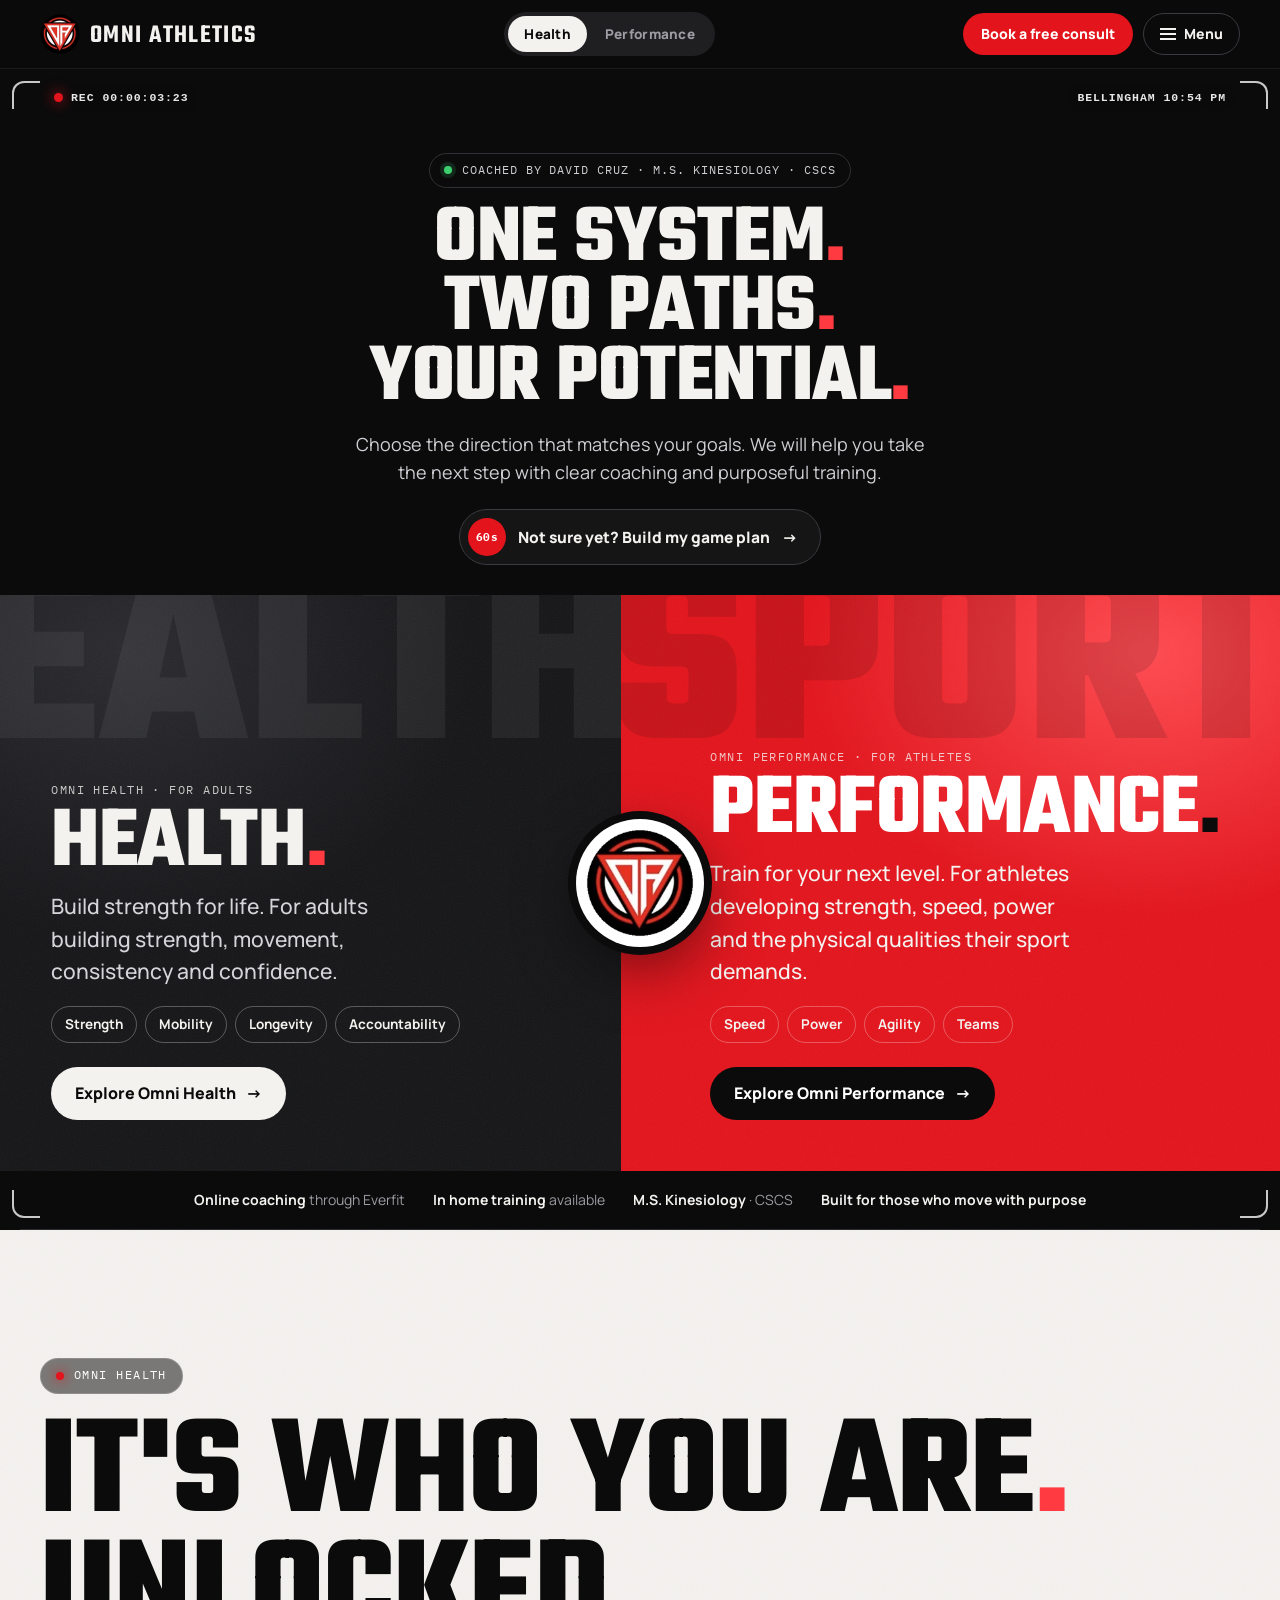
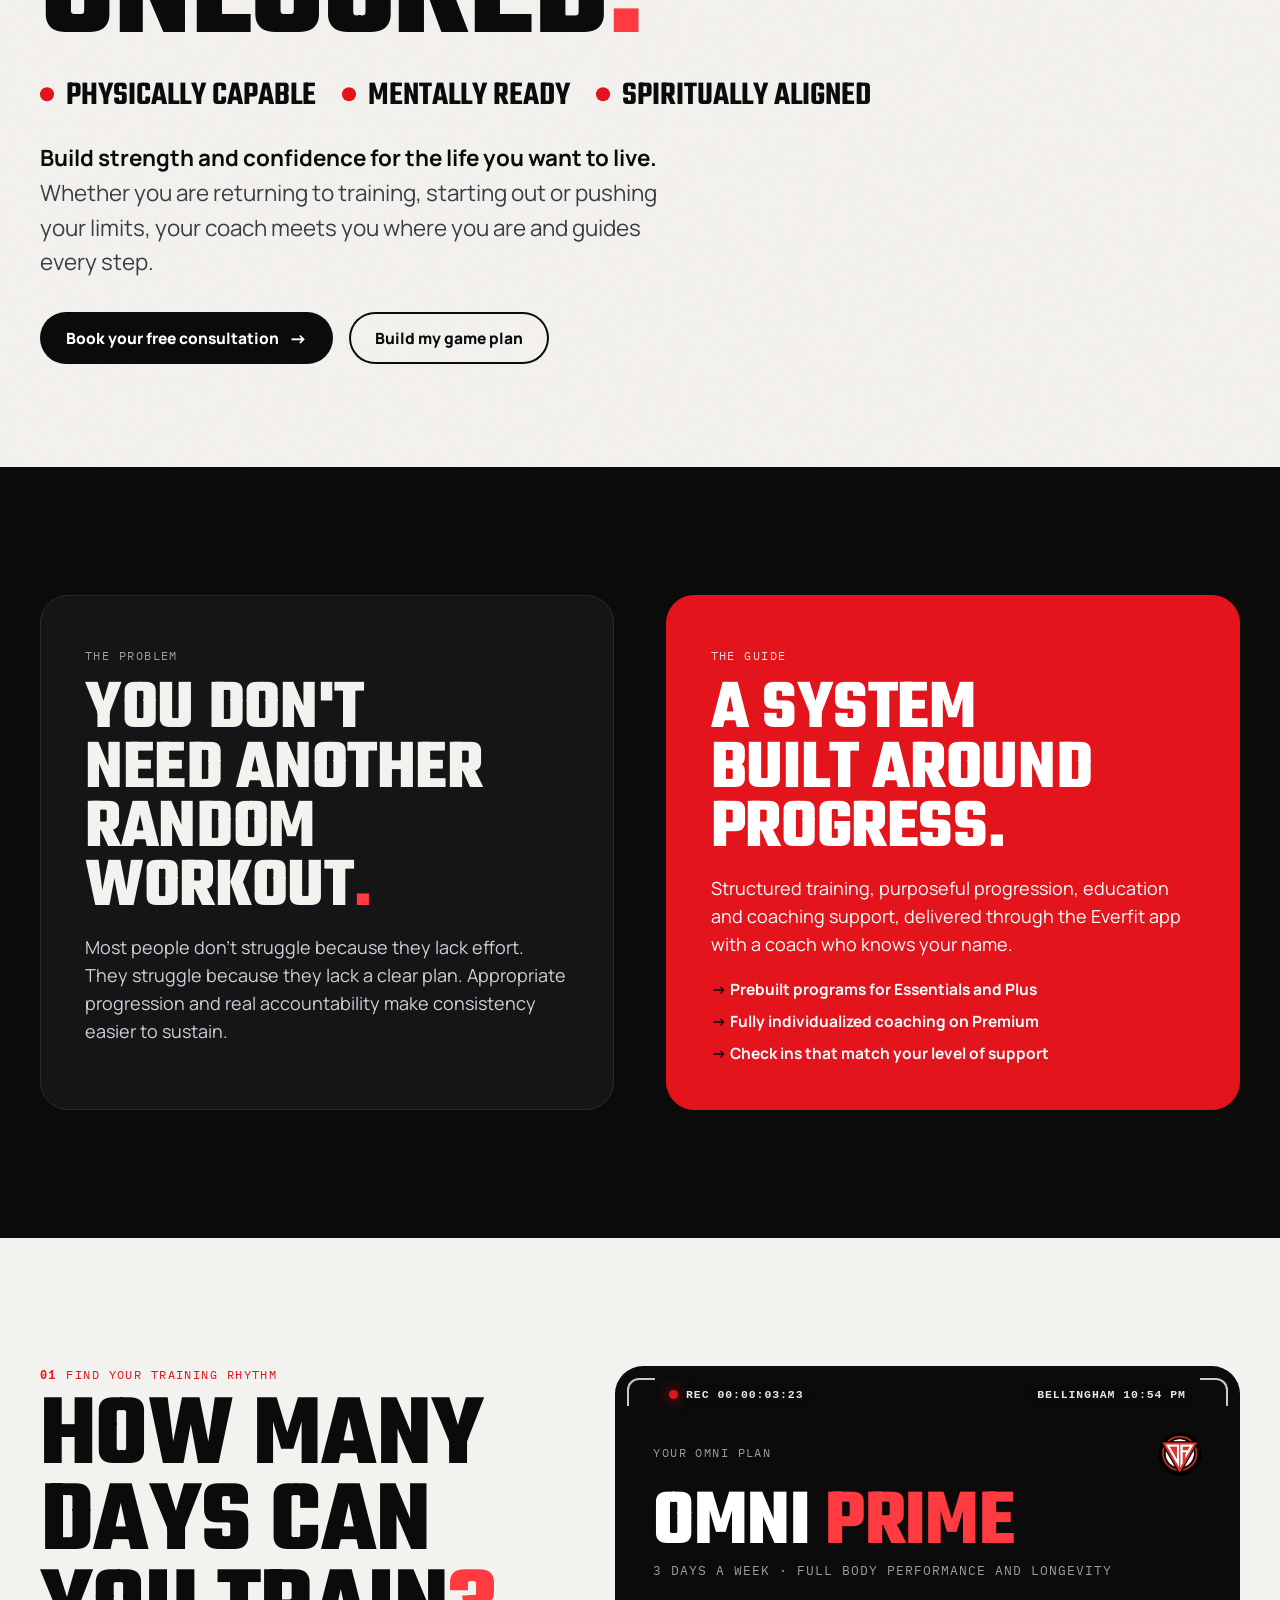
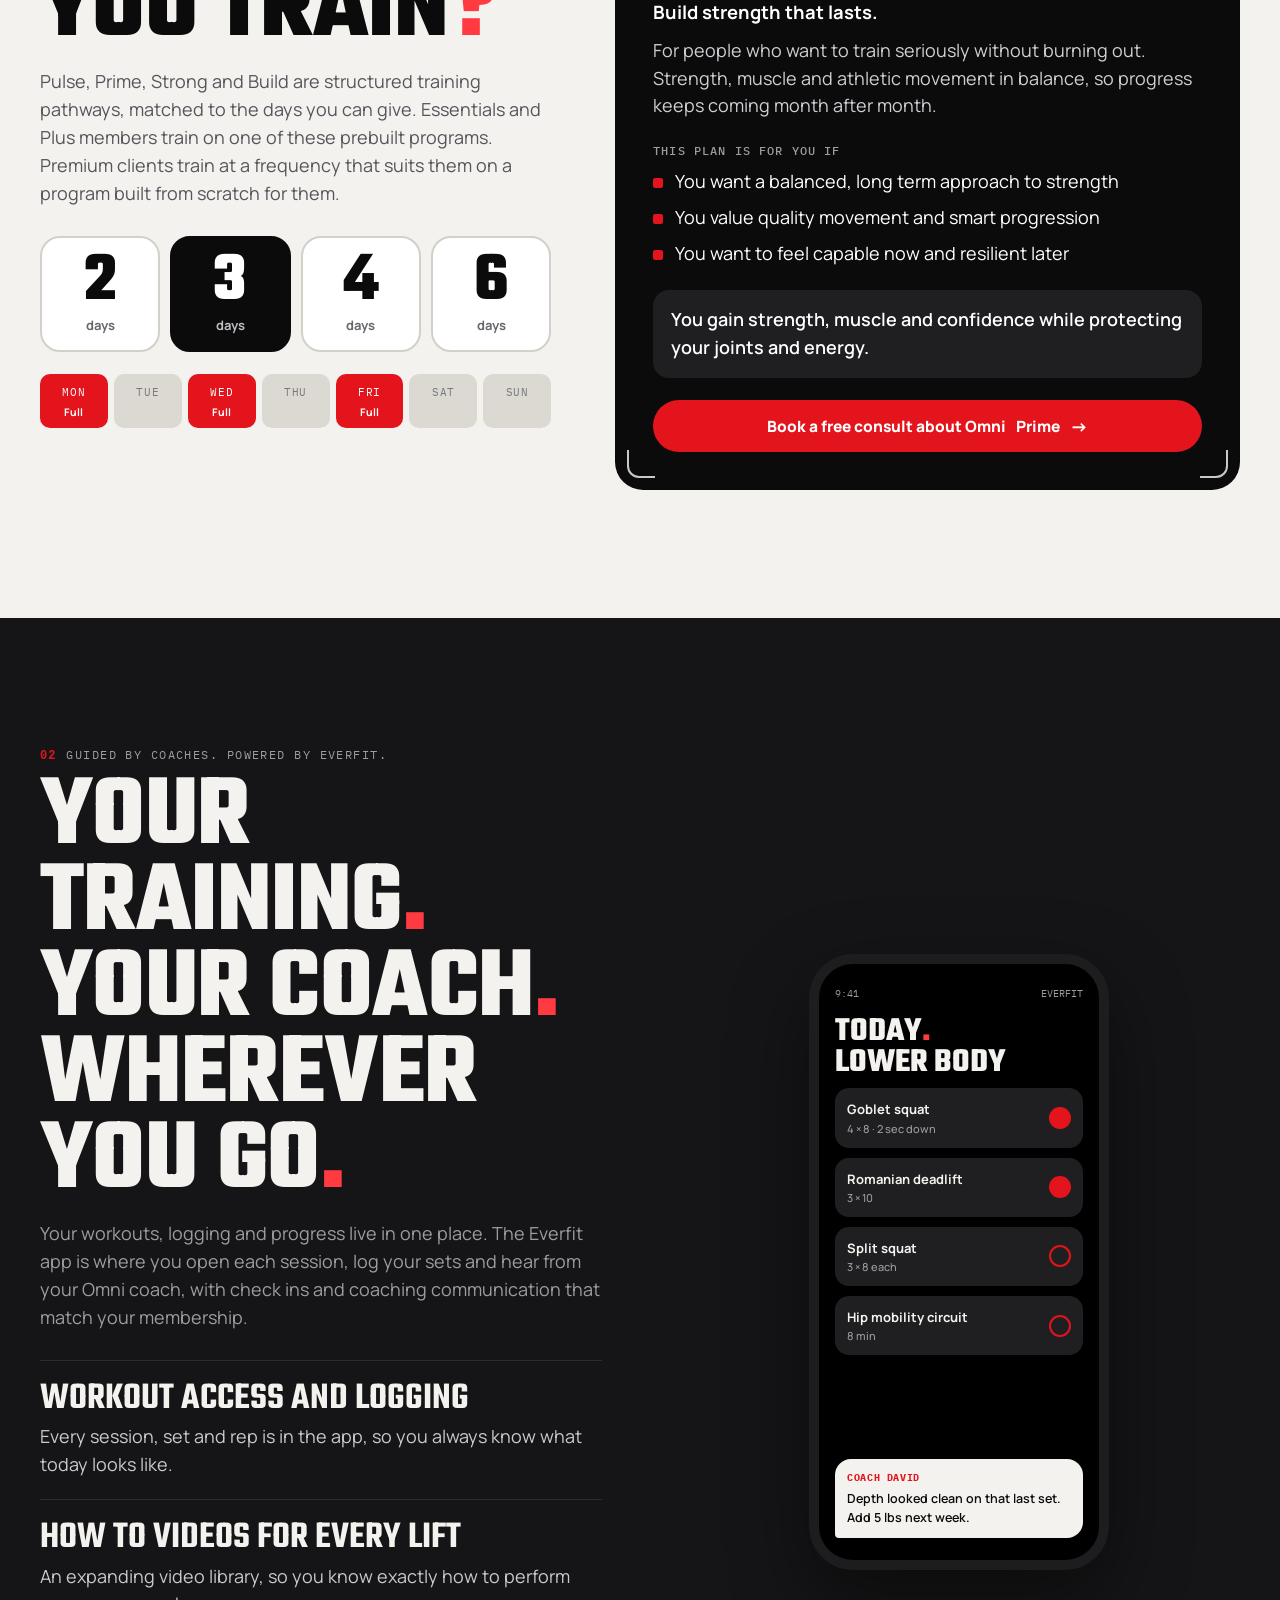
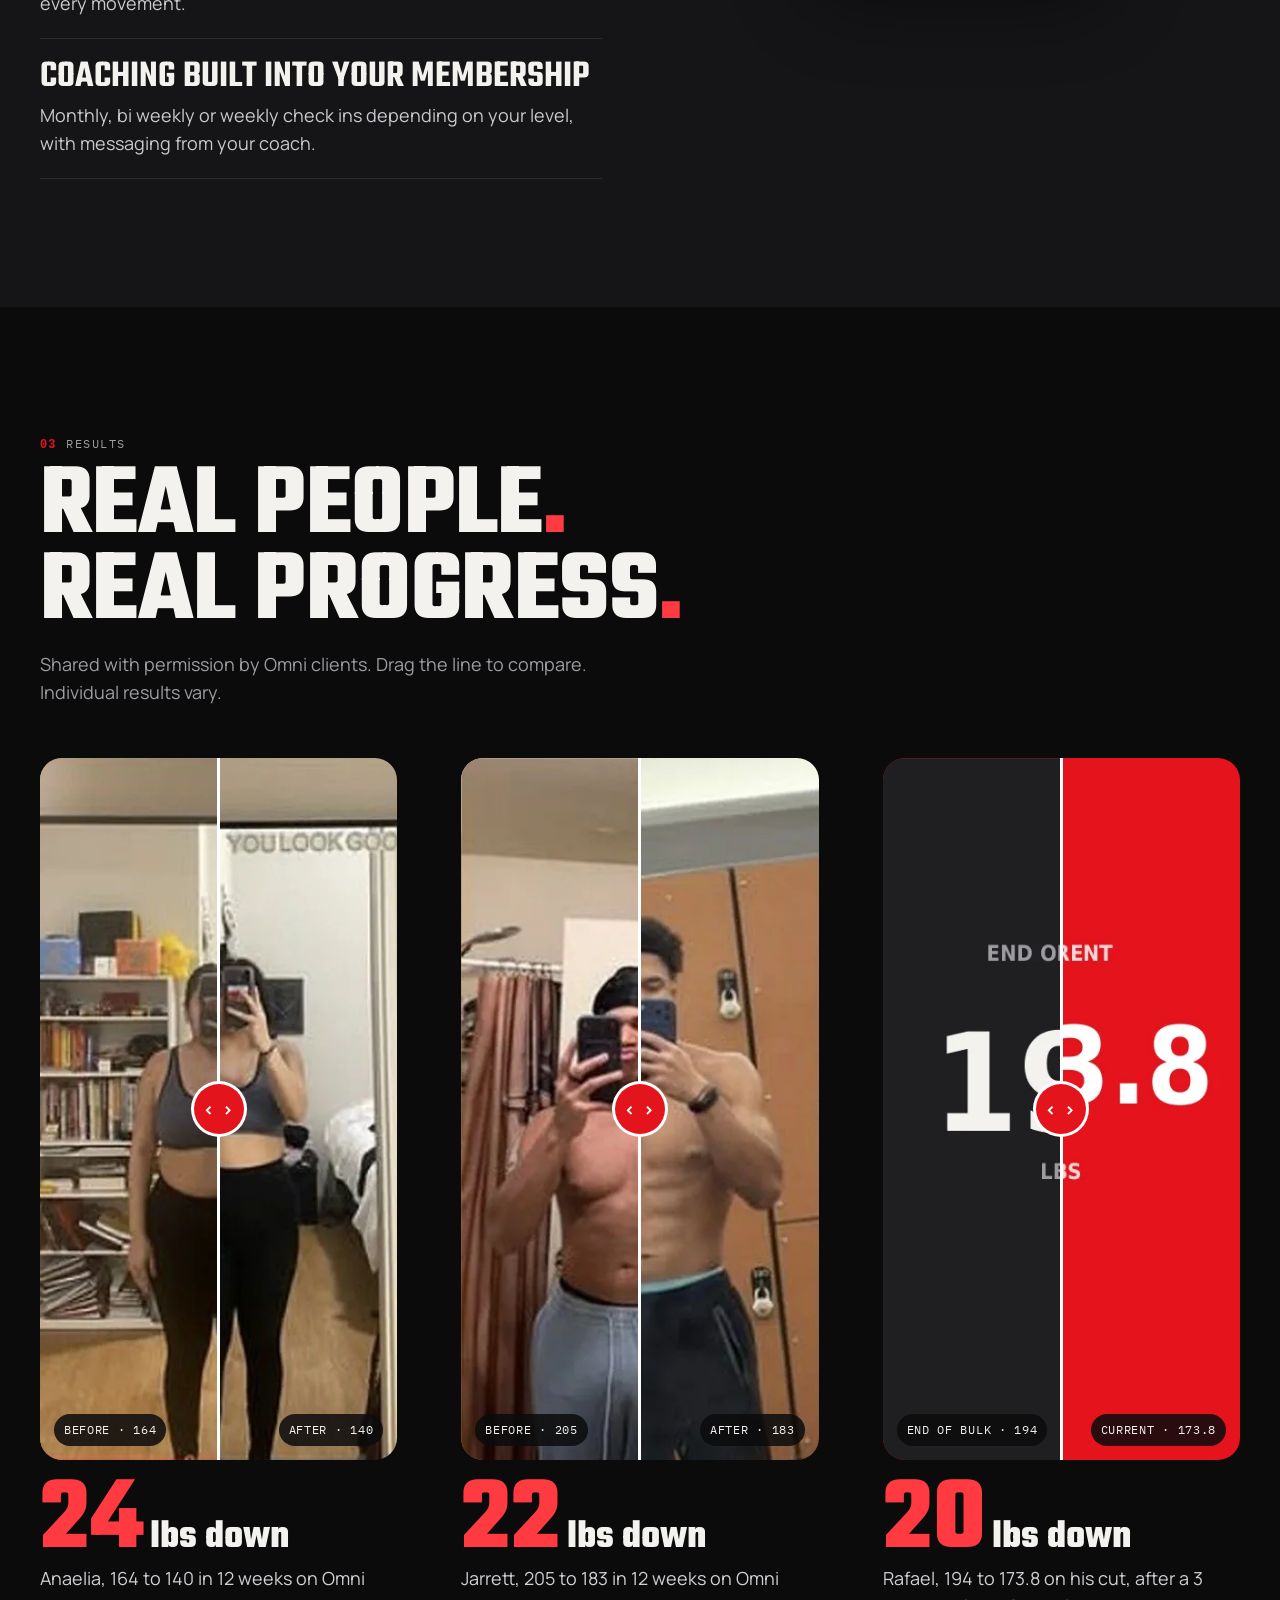
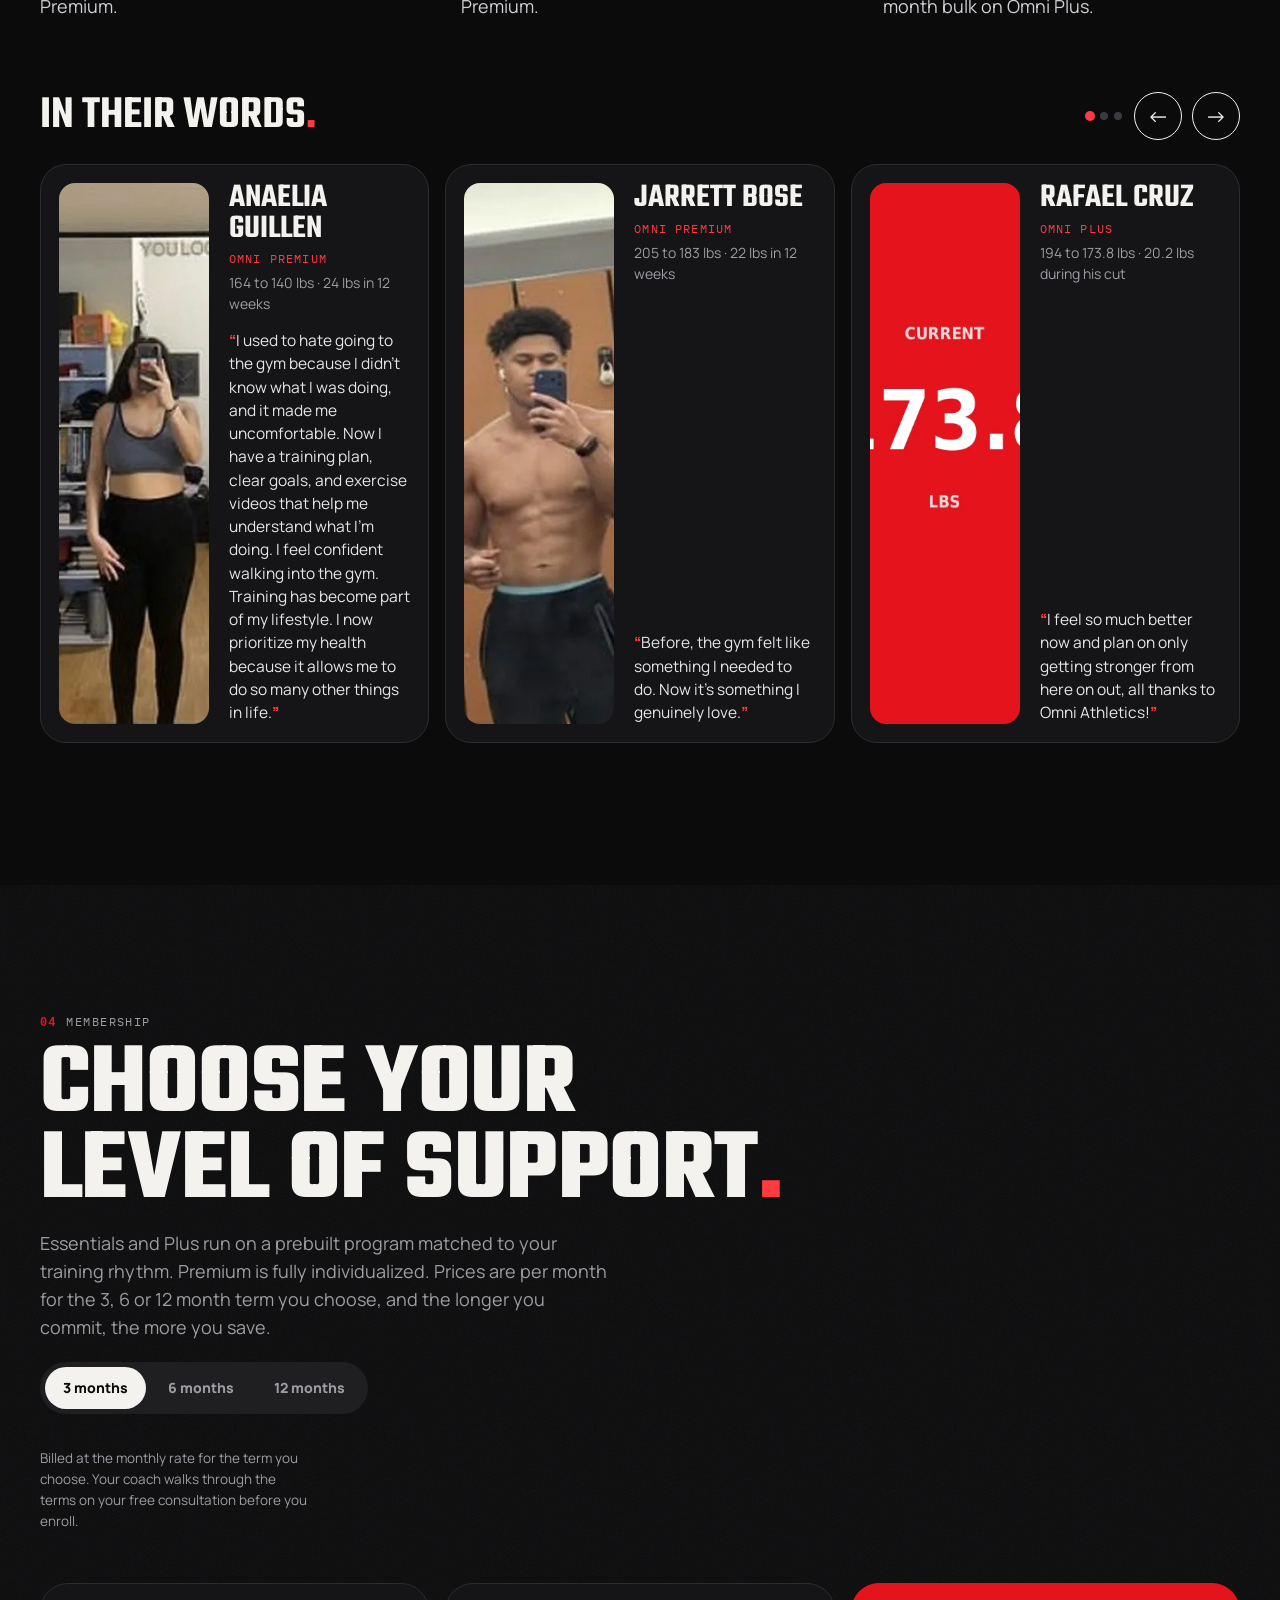
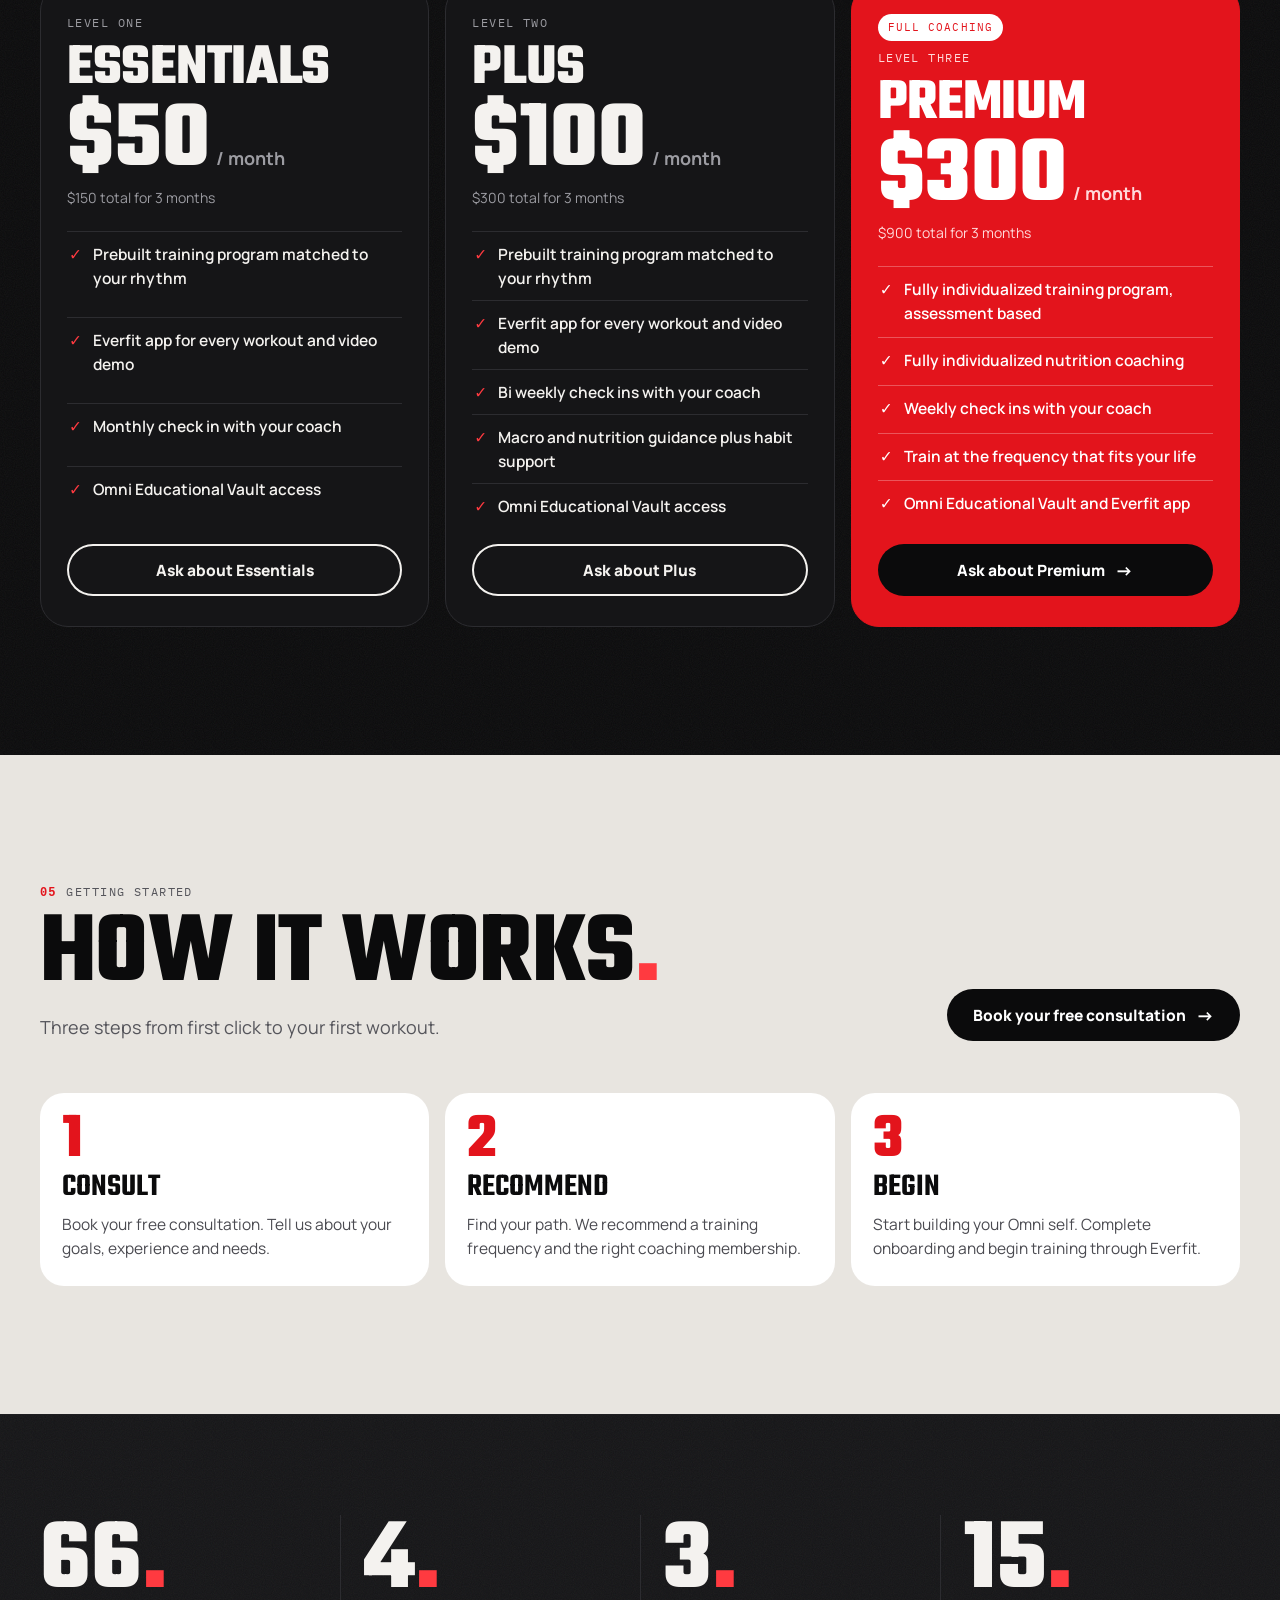
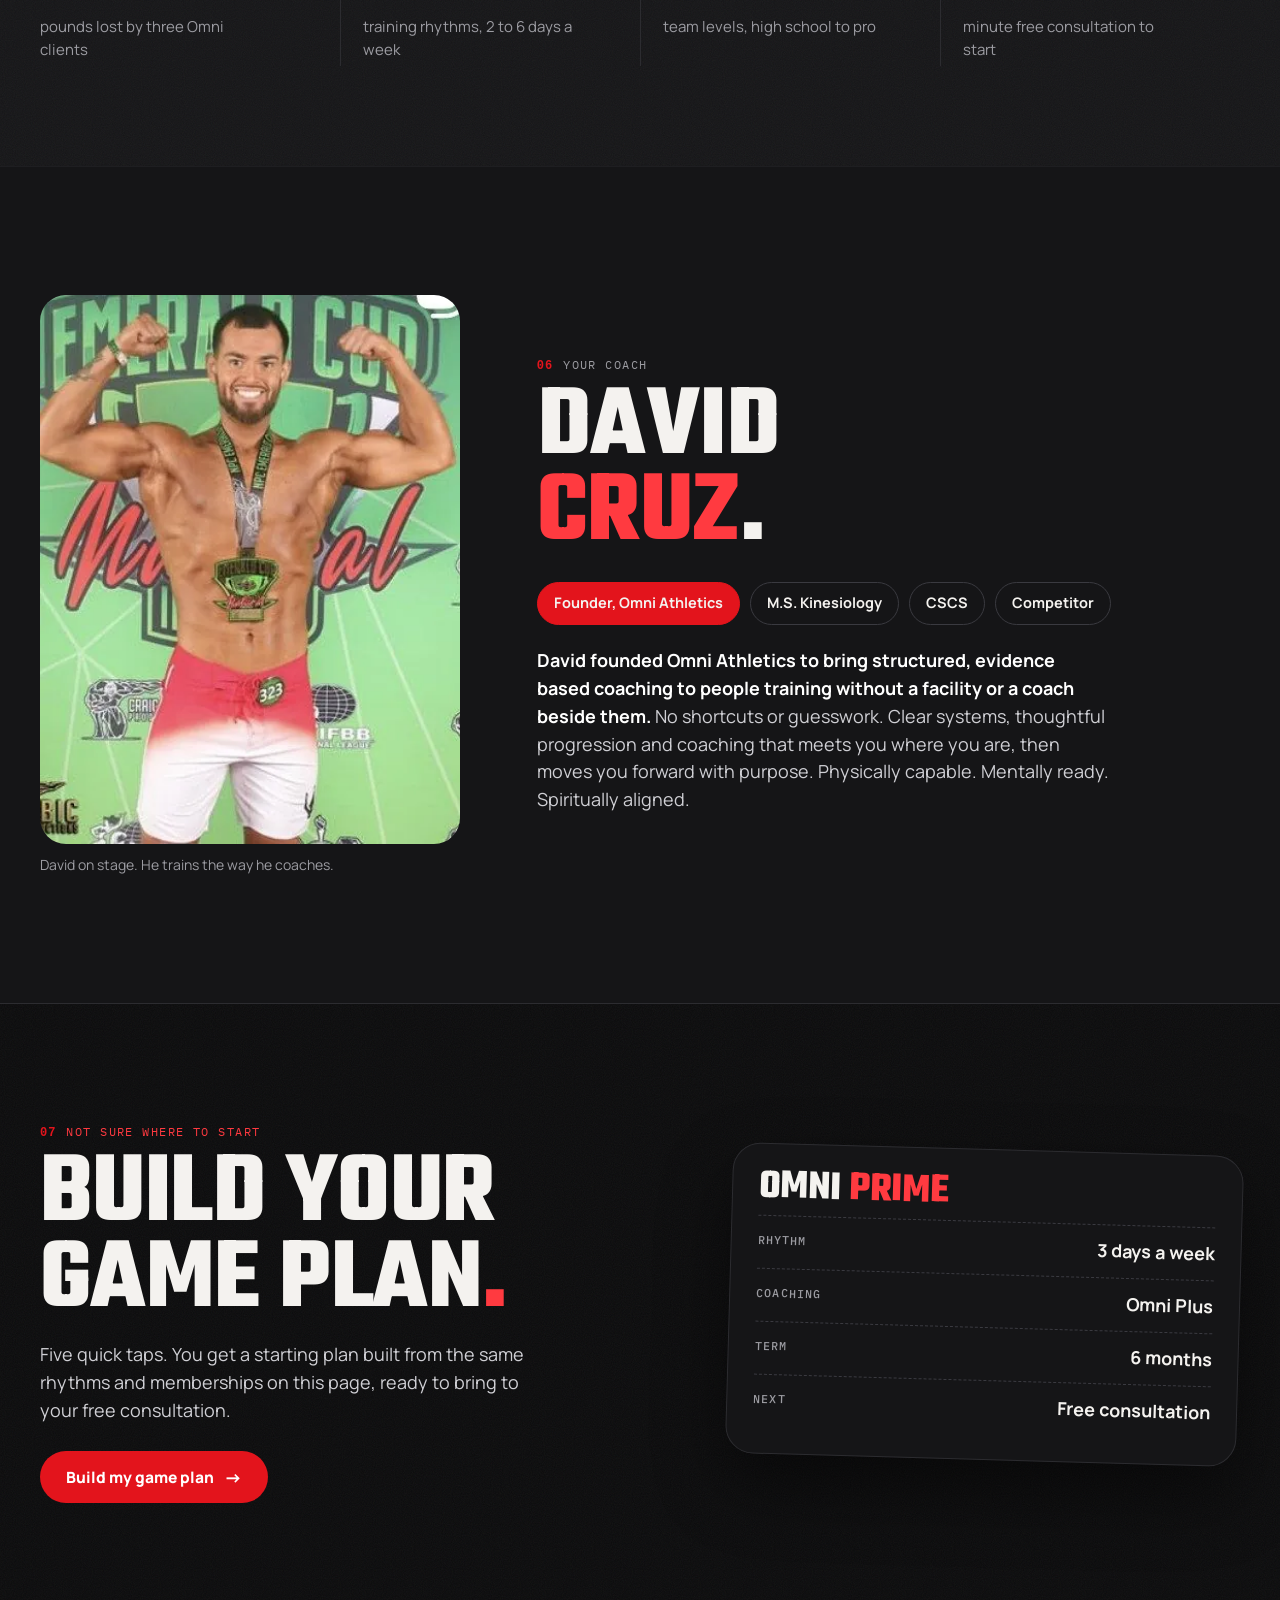
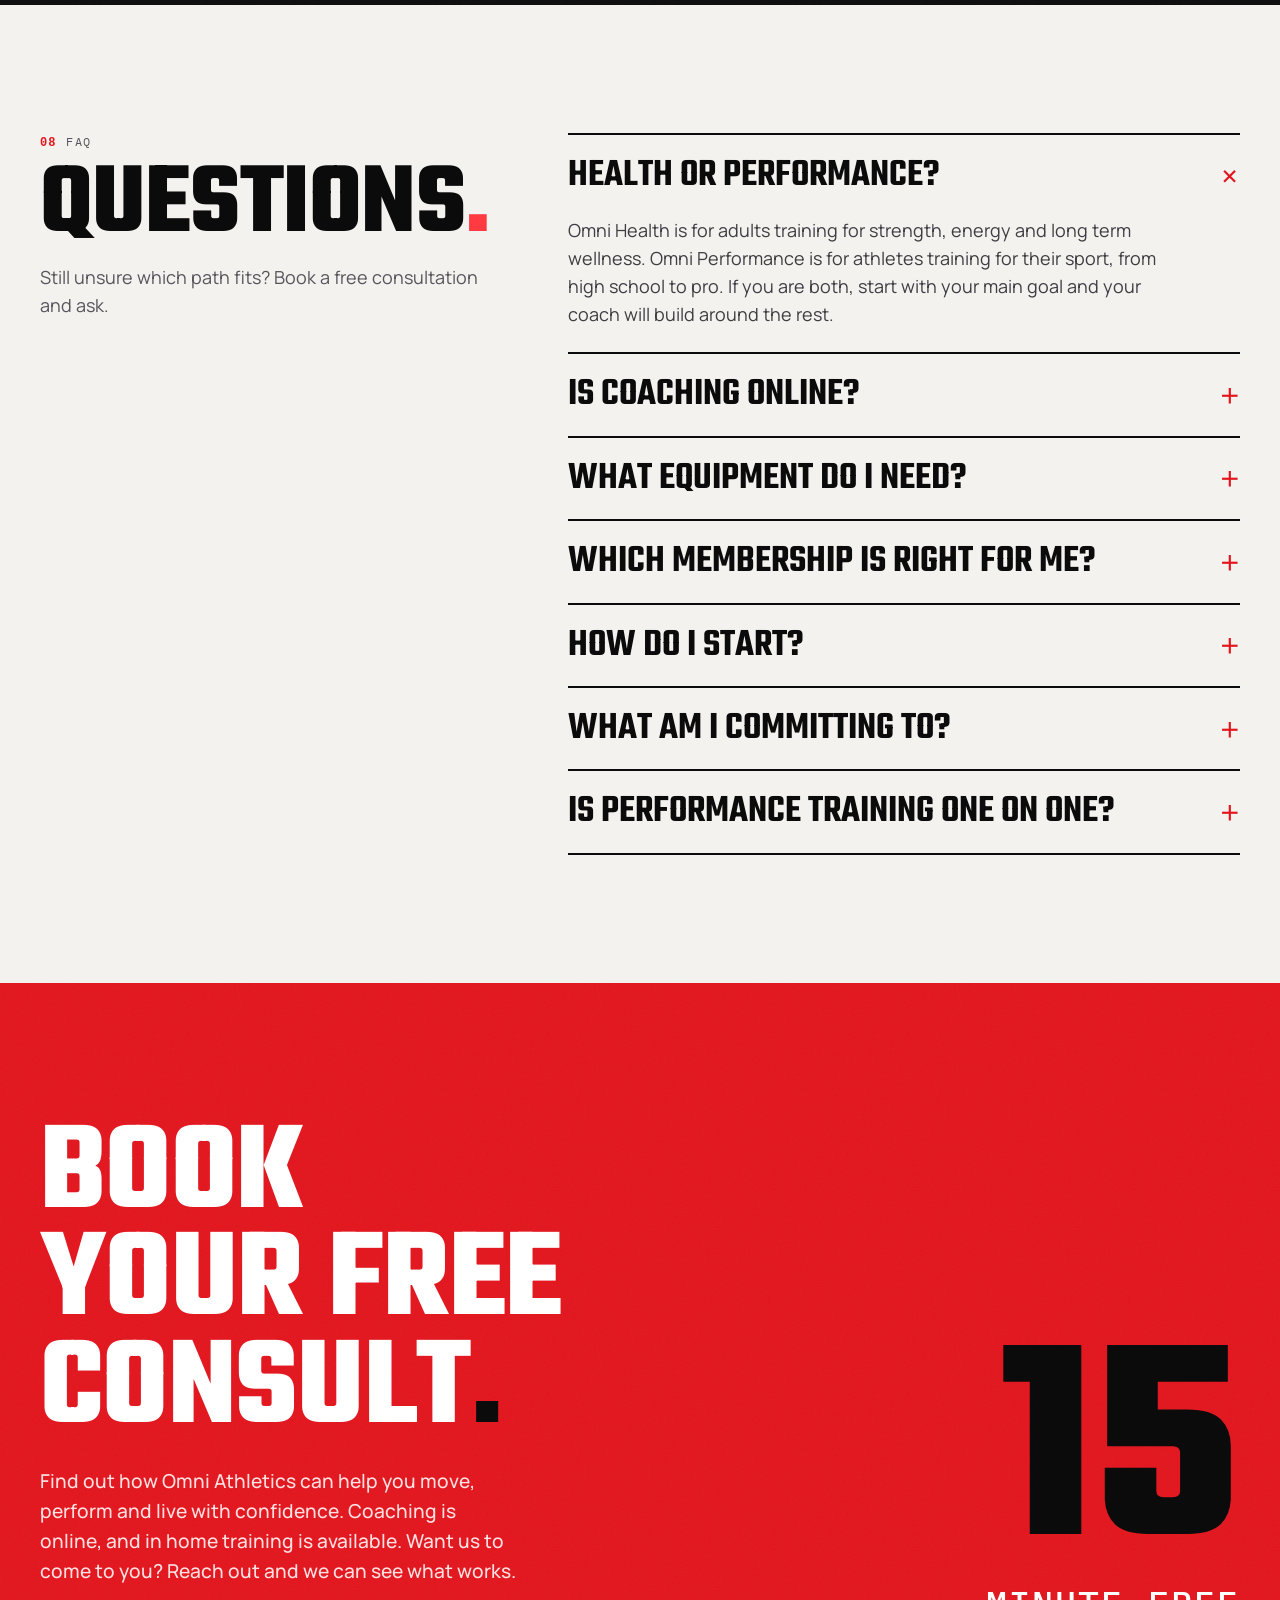
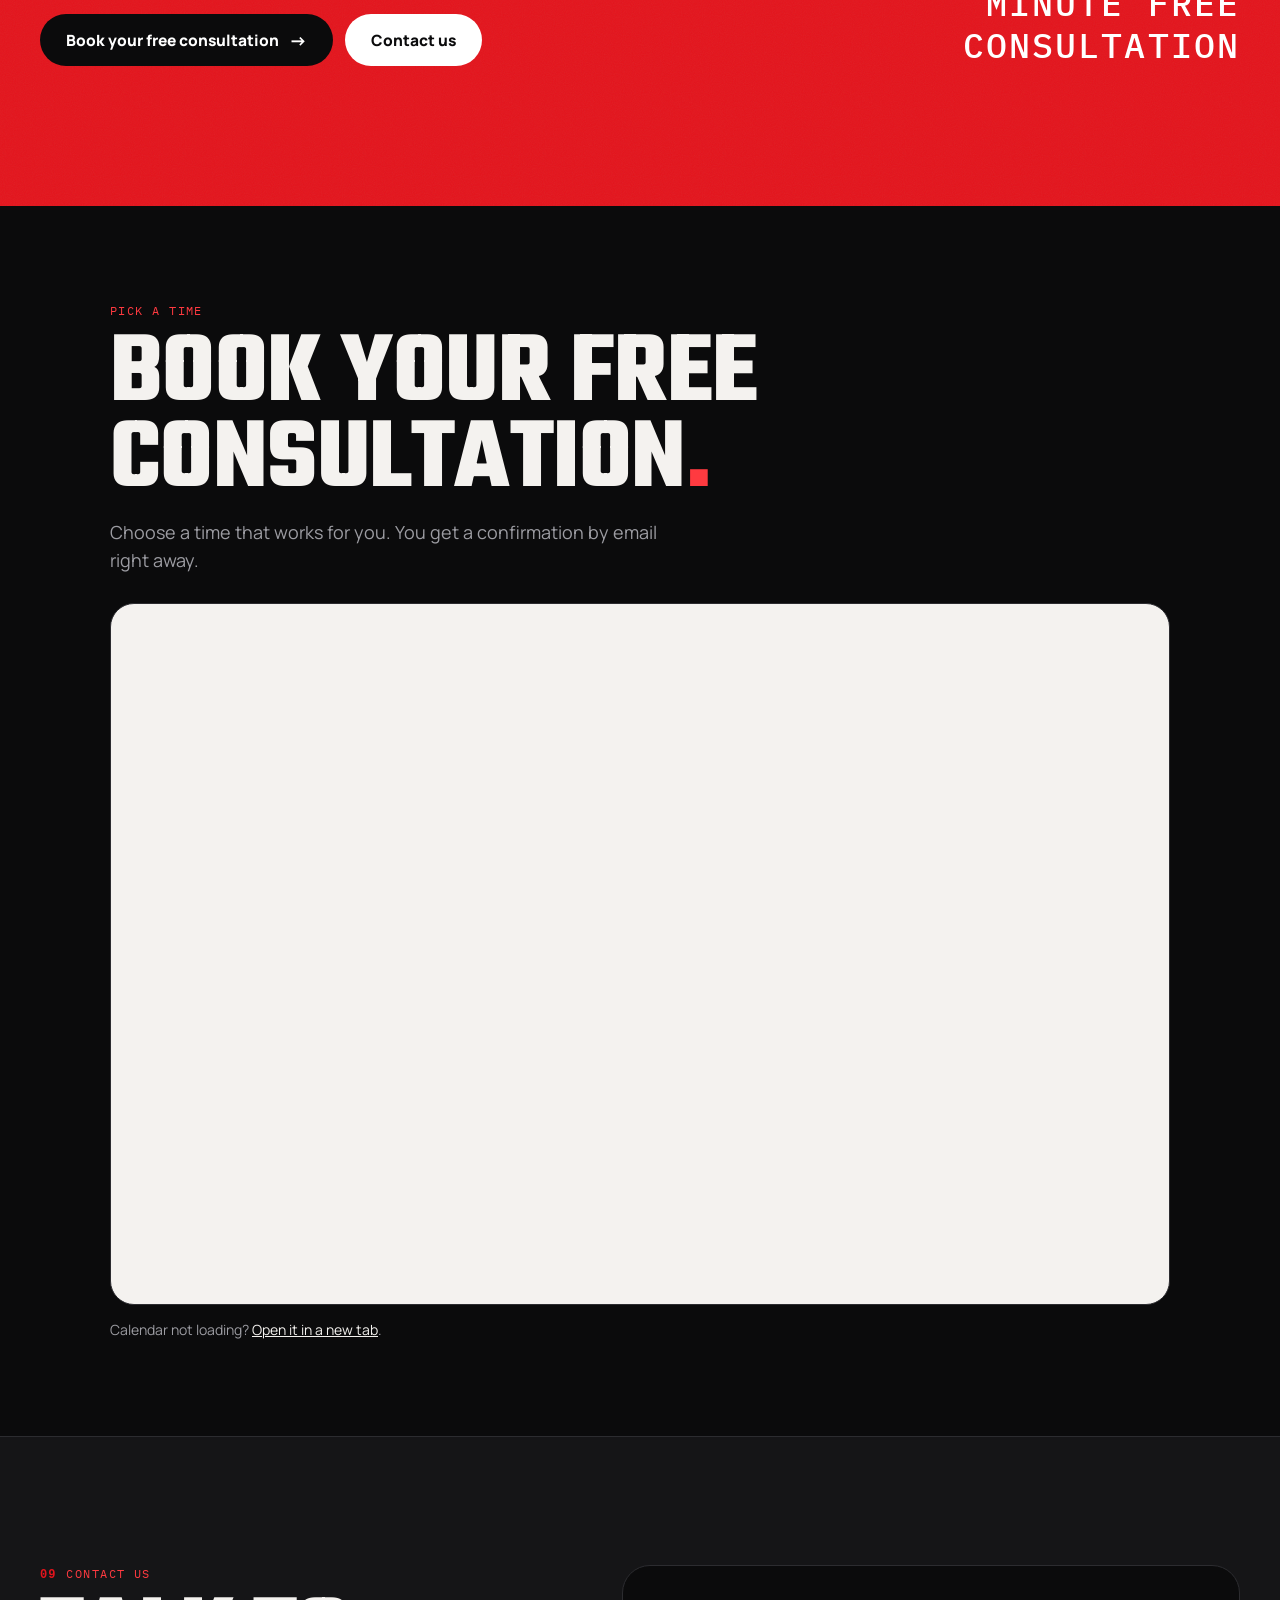
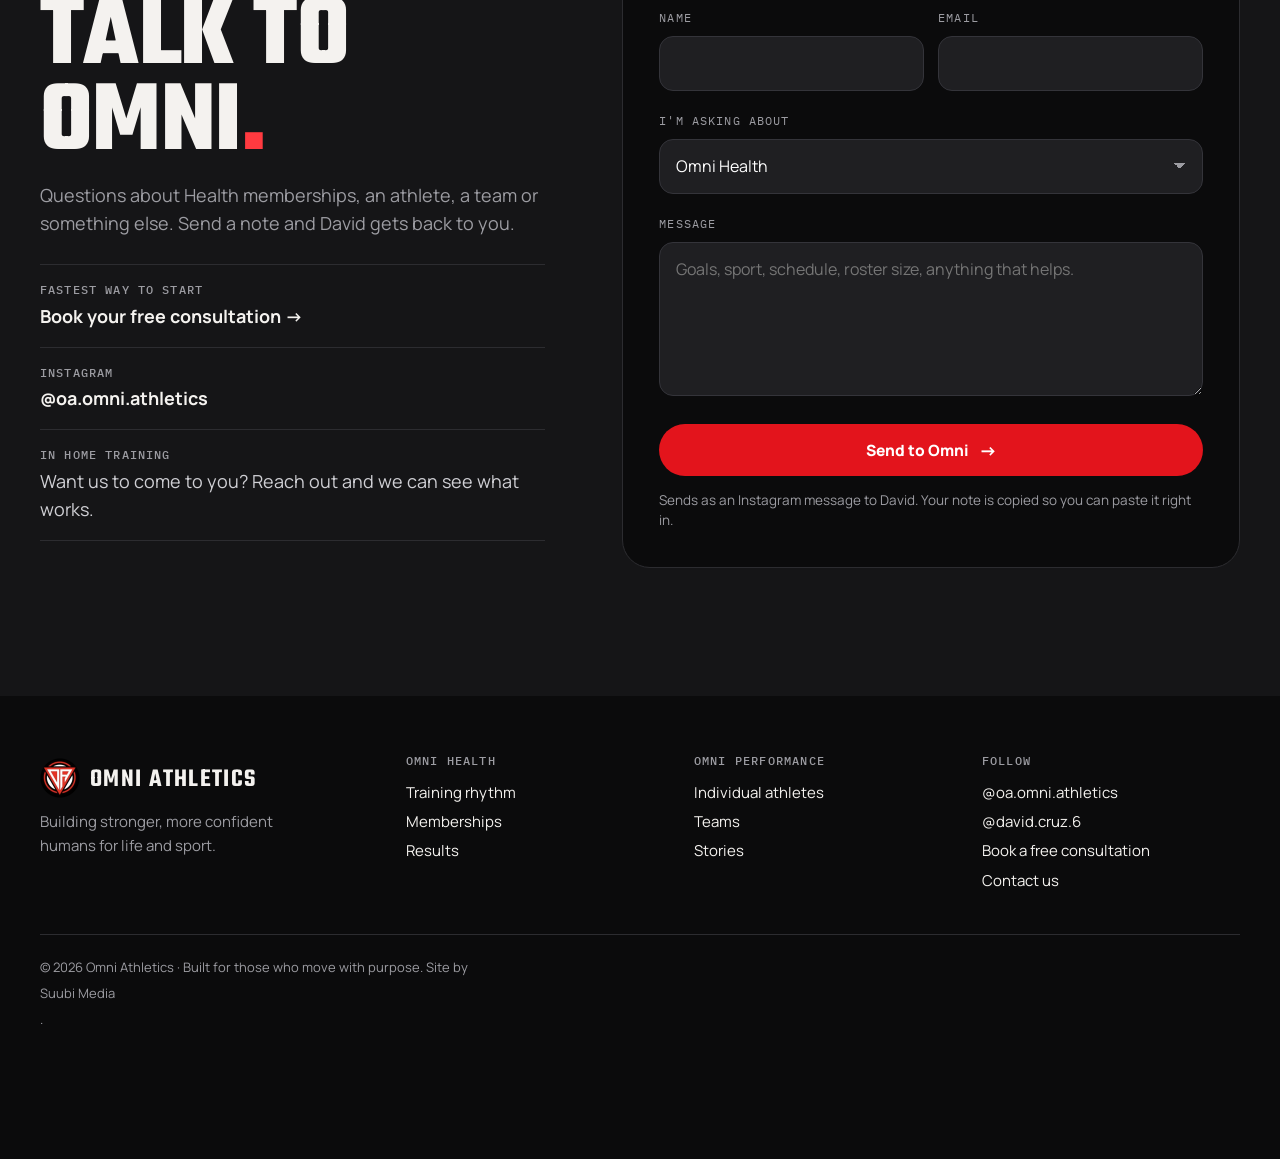
==== commit 9653744e: "Add Omni client portal and coach studio" ====
--- a/index.html
+++ b/index.html
@@ -1094,6 +1094,8 @@
 @media (max-width:400px){.ft{grid-template-columns:1fr}}
 @media (max-width:400px){.gate-head .badge{white-space:normal;max-width:100%;font-size:10px;letter-spacing:.03em;justify-content:center;text-align:center}}
 </style>
+<link rel="preconnect" href="https://assets.calendly.com"><link href="https://assets.calendly.com/assets/external/widget.css" rel="stylesheet">
+<style>.cal{background:var(--ink);color:var(--paper);padding:clamp(56px,8vw,96px) 0}.cal .wrap{max-width:1100px}.cal .eyebrow{color:var(--red2)}.cal h2{margin-top:12px}.cal .sub{color:var(--mute);max-width:560px}.cal-box{margin-top:28px;border-radius:24px;overflow:hidden;background:var(--paper);border:1px solid var(--line)}.calendly-inline-widget{min-width:300px;width:100%;height:700px}@media(max-width:640px){.calendly-inline-widget{height:760px}.cal-box{border-radius:18px}}</style>
 </head>
 <body>
 
@@ -1108,7 +1110,7 @@
       <button type="button" class="perf" data-go="performance" aria-pressed="false">Performance</button>
     </div>
     <div class="nav-r">
-      <a class="pill sm" href="https://docs.google.com/forms/d/e/1FAIpQLSfrT5IITn_PTN1MytcBn9_kHbCt9dbAyestGgs1UH4fAQI4-A/viewform" target="_blank" rel="noopener">Book a free consult</a>
+      <a class="pill sm" href="https://calendly.com/david-omniathletics/30min" target="_blank" rel="noopener">Book a free consult</a>
       <button class="menu-btn" type="button" id="menuBtn" aria-expanded="false" aria-controls="sheet"><i></i>Menu</button>
     </div>
   </div>
@@ -1140,7 +1142,7 @@
       <a href="#gameplan" data-gp>Build my game plan</a>
       <a href="#top" data-home>Home · switch path</a>
     </div>
-    <a class="pill" href="https://docs.google.com/forms/d/e/1FAIpQLSfrT5IITn_PTN1MytcBn9_kHbCt9dbAyestGgs1UH4fAQI4-A/viewform" target="_blank" rel="noopener">Book your free consultation <span class="ar">→</span></a>
+    <a class="pill" href="https://calendly.com/david-omniathletics/30min" target="_blank" rel="noopener">Book your free consultation <span class="ar">→</span></a>
   </div>
 </div>
 
@@ -1183,7 +1185,7 @@
     <h2 class="disp"><span>It's who you are<span class="dot">.</span></span><span>Unlocked<span class="dot">.</span></span></h2>
     <div class="trio"><span>Physically capable</span><span>Mentally ready</span><span>Spiritually aligned</span></div>
     <p class="lede"><b>Build strength and confidence for the life you want to live.</b> Whether you are returning to training, starting out or pushing your limits, your coach meets you where you are and guides every step.</p>
-    <div class="acts"><a class="pill dark" href="https://docs.google.com/forms/d/e/1FAIpQLSfrT5IITn_PTN1MytcBn9_kHbCt9dbAyestGgs1UH4fAQI4-A/viewform" target="_blank" rel="noopener">Book your free consultation <span class="ar">→</span></a><button class="pill ghost" type="button" data-gp="health">Build my game plan</button></div>
+    <div class="acts"><a class="pill dark" href="https://calendly.com/david-omniathletics/30min" target="_blank" rel="noopener">Book your free consultation <span class="ar">→</span></a><button class="pill ghost" type="button" data-gp="health">Build my game plan</button></div>
   </div>
 </section>
 
@@ -1230,7 +1232,7 @@
       <h4>This plan is for you if</h4>
       <ul id="pFor"><li>You want a balanced, long term approach to strength</li><li>You value quality movement and smart progression</li><li>You want to feel capable now and resilient later</li></ul>
       <div class="out" id="pOut">You gain strength, muscle and confidence while protecting your joints and energy.</div>
-      <a class="pill" href="https://docs.google.com/forms/d/e/1FAIpQLSfrT5IITn_PTN1MytcBn9_kHbCt9dbAyestGgs1UH4fAQI4-A/viewform" target="_blank" rel="noopener">Book a free consult about Omni <span id="pBtn">Prime</span> <span class="ar">→</span></a>
+      <a class="pill" href="https://calendly.com/david-omniathletics/30min" target="_blank" rel="noopener">Book a free consult about Omni <span id="pBtn">Prime</span> <span class="ar">→</span></a>
     </article>
   </div>
 </section>
@@ -1349,7 +1351,7 @@
         <div class="price"><b data-p="50,45,40">$50</b><span>/ month</span></div>
         <div class="per" data-per>$150 total for 3 months</div>
         <ul><li>Prebuilt training program matched to your rhythm</li><li>Everfit app for every workout and video demo</li><li>Monthly check in with your coach</li><li>Omni Educational Vault access</li></ul>
-        <a class="pill ghost" href="https://docs.google.com/forms/d/e/1FAIpQLSfrT5IITn_PTN1MytcBn9_kHbCt9dbAyestGgs1UH4fAQI4-A/viewform" target="_blank" rel="noopener">Ask about Essentials</a>
+        <a class="pill ghost" href="https://calendly.com/david-omniathletics/30min" target="_blank" rel="noopener">Ask about Essentials</a>
       </article>
       <article class="tier">
         <span class="nm">Level two</span>
@@ -1357,7 +1359,7 @@
         <div class="price"><b data-p="100,90,80">$100</b><span>/ month</span></div>
         <div class="per" data-per>$300 total for 3 months</div>
         <ul><li>Prebuilt training program matched to your rhythm</li><li>Everfit app for every workout and video demo</li><li>Bi weekly check ins with your coach</li><li>Macro and nutrition guidance plus habit support</li><li>Omni Educational Vault access</li></ul>
-        <a class="pill ghost" href="https://docs.google.com/forms/d/e/1FAIpQLSfrT5IITn_PTN1MytcBn9_kHbCt9dbAyestGgs1UH4fAQI4-A/viewform" target="_blank" rel="noopener">Ask about Plus</a>
+        <a class="pill ghost" href="https://calendly.com/david-omniathletics/30min" target="_blank" rel="noopener">Ask about Plus</a>
       </article>
       <article class="tier hot">
         <span class="badge2">Full coaching</span>
@@ -1366,7 +1368,7 @@
         <div class="price"><b data-p="300,275,250">$300</b><span>/ month</span></div>
         <div class="per" data-per>$900 total for 3 months</div>
         <ul><li>Fully individualized training program, assessment based</li><li>Fully individualized nutrition coaching</li><li>Weekly check ins with your coach</li><li>Train at the frequency that fits your life</li><li>Omni Educational Vault and Everfit app</li></ul>
-        <a class="pill" href="https://docs.google.com/forms/d/e/1FAIpQLSfrT5IITn_PTN1MytcBn9_kHbCt9dbAyestGgs1UH4fAQI4-A/viewform" target="_blank" rel="noopener">Ask about Premium <span class="ar">→</span></a>
+        <a class="pill" href="https://calendly.com/david-omniathletics/30min" target="_blank" rel="noopener">Ask about Premium <span class="ar">→</span></a>
       </article>
     </div>
   </div>
@@ -1375,7 +1377,7 @@
 <section class="sec mist" id="h-start">
   <div class="wrap">
     <div class="head"><div><p data-eb-num class="eyebrow ebm">Getting started</p>
-      <h2 class="disp h2">How it works<span class="dot">.</span></h2><p class="sub">Three steps from first click to your first workout.</p></div><a class="pill dark" href="https://docs.google.com/forms/d/e/1FAIpQLSfrT5IITn_PTN1MytcBn9_kHbCt9dbAyestGgs1UH4fAQI4-A/viewform" target="_blank" rel="noopener">Book your free consultation <span class="ar">→</span></a></div>
+      <h2 class="disp h2">How it works<span class="dot">.</span></h2><p class="sub">Three steps from first click to your first workout.</p></div><a class="pill dark" href="https://calendly.com/david-omniathletics/30min" target="_blank" rel="noopener">Book your free consultation <span class="ar">→</span></a></div>
     <ol class="steps three">
       <li><h3>Consult</h3><p>Book your free consultation. Tell us about your goals, experience and needs.</p></li>
       <li><h3>Recommend</h3><p>Find your path. We recommend a training frequency and the right coaching membership.</p></li>
@@ -1393,7 +1395,7 @@
     <h2 class="disp"><span>Train for</span><span class="o">your next level<span class="dot" style="color:#fff">.</span></span></h2>
     <div class="trio"><span>Speed</span><span>Power</span><span>Precision</span></div>
     <p class="lede"><b>Develop the strength, speed, power and physical qualities your sport demands.</b> Intelligent strength training, speed development and sport specific conditioning, for athletes preparing for a season, chasing recruitment or looking for an edge.</p>
-    <div class="acts"><a class="pill dark" href="https://docs.google.com/forms/d/e/1FAIpQLSfrT5IITn_PTN1MytcBn9_kHbCt9dbAyestGgs1UH4fAQI4-A/viewform" target="_blank" rel="noopener">Book your free consultation <span class="ar">→</span></a><a class="pill ghost" href="#contact" data-inq="team">Request a team quote</a></div>
+    <div class="acts"><a class="pill dark" href="https://calendly.com/david-omniathletics/30min" target="_blank" rel="noopener">Book your free consultation <span class="ar">→</span></a><a class="pill ghost" href="#contact" data-inq="team">Request a team quote</a></div>
   </div>
 </section>
 
@@ -1451,7 +1453,7 @@
       <p style="color:#cfcfd4;margin-top:10px">Every athlete has different demands. We will discuss your sport, goals, schedule and coaching needs, then provide a clear service recommendation and quote before you commit. No payment to ask.</p>
       <div class="fx"><div><small>01</small>Sport and position</div><div><small>02</small>Training frequency</div><div><small>03</small>Competitive schedule</div><div><small>04</small>Performance goals</div></div>
       <ul><li>Sport specific strength and power programming</li><li>Speed, agility and movement efficiency progressions</li><li>Weak point identification and corrective work</li><li>Phases aligned with your competition calendar</li><li>Daily workouts, video demos and coach feedback in Everfit</li></ul>
-      <a class="pill" href="https://docs.google.com/forms/d/e/1FAIpQLSfrT5IITn_PTN1MytcBn9_kHbCt9dbAyestGgs1UH4fAQI4-A/viewform" target="_blank" rel="noopener" style="width:100%">Book your free consultation <span class="ar">→</span></a>
+      <a class="pill" href="https://calendly.com/david-omniathletics/30min" target="_blank" rel="noopener" style="width:100%">Book your free consultation <span class="ar">→</span></a>
     </aside>
   </div>
 </section>
@@ -1511,7 +1513,7 @@
 <section class="sec mist" id="p-start">
   <div class="wrap">
     <div class="head"><div><p data-eb-num class="eyebrow ebm">Getting started</p>
-      <h2 class="disp h2">How it works<span class="dot">.</span></h2><p class="sub">Three steps from first conversation to a plan you can say yes to.</p></div><a class="pill dark" href="https://docs.google.com/forms/d/e/1FAIpQLSfrT5IITn_PTN1MytcBn9_kHbCt9dbAyestGgs1UH4fAQI4-A/viewform" target="_blank" rel="noopener">Book your free consultation <span class="ar">→</span></a></div>
+      <h2 class="disp h2">How it works<span class="dot">.</span></h2><p class="sub">Three steps from first conversation to a plan you can say yes to.</p></div><a class="pill dark" href="https://calendly.com/david-omniathletics/30min" target="_blank" rel="noopener">Book your free consultation <span class="ar">→</span></a></div>
     <ol class="steps three">
       <li><h3>Share</h3><p>Tell us about the athlete or team and the performance goals.</p></li>
       <li><h3>Discuss</h3><p>Meet with a coach to review training demands, schedule and the right services.</p></li>
@@ -1584,9 +1586,19 @@
     <div>
       <h2 class="disp">Book your free consult<span class="dot" style="color:var(--ink)">.</span></h2>
       <p>Find out how Omni Athletics can help you move, perform and live with confidence. Coaching is online, and in home training is available. Want us to come to you? Reach out and we can see what works.</p>
-      <div class="acts"><a class="pill dark" href="https://docs.google.com/forms/d/e/1FAIpQLSfrT5IITn_PTN1MytcBn9_kHbCt9dbAyestGgs1UH4fAQI4-A/viewform" target="_blank" rel="noopener">Book your free consultation <span class="ar">→</span></a><a class="pill white" href="#contact">Contact us</a></div>
+      <div class="acts"><a class="pill dark" href="https://calendly.com/david-omniathletics/30min" target="_blank" rel="noopener">Book your free consultation <span class="ar">→</span></a><a class="pill white" href="#contact">Contact us</a></div>
     </div>
     <div class="num" aria-label="Fifteen minute free consultation"><span>15</span><small>minute free<br>consultation</small></div>
+  </div>
+</section>
+
+<section class="cal" id="book">
+  <div class="wrap">
+    <p class="eyebrow">Pick a time</p>
+    <h2 class="disp h2">Book your free consultation<span class="dot">.</span></h2>
+    <p class="sub">Choose a time that works for you. You get a confirmation by email right away.</p>
+    <div class="cal-box"><div class="calendly-inline-widget" data-url="https://calendly.com/david-omniathletics/30min?hide_gdpr_banner=1&amp;background_color=f4f2ef&amp;text_color=0b0b0c&amp;primary_color=e3141c"></div></div>
+    <p class="sub" style="margin-top:14px;font-size:14px">Calendar not loading? <a href="https://calendly.com/david-omniathletics/30min" target="_blank" rel="noopener" style="color:var(--paper);text-decoration:underline">Open it in a new tab</a>.</p>
   </div>
 </section>
 
@@ -1597,7 +1609,7 @@
       <h2 class="disp h2" style="margin-top:12px">Talk to Omni<span class="dot">.</span></h2>
       <p class="sub">Questions about Health memberships, an athlete, a team or something else. Send a note and David gets back to you.</p>
       <ul class="ways">
-        <li><b>Fastest way to start</b><a href="https://docs.google.com/forms/d/e/1FAIpQLSfrT5IITn_PTN1MytcBn9_kHbCt9dbAyestGgs1UH4fAQI4-A/viewform" target="_blank" rel="noopener">Book your free consultation →</a></li>
+        <li><b>Fastest way to start</b><a href="https://calendly.com/david-omniathletics/30min" target="_blank" rel="noopener">Book your free consultation →</a></li>
         <li><b>Instagram</b><a href="https://www.instagram.com/oa.omni.athletics/" target="_blank" rel="noopener">@oa.omni.athletics</a></li>
         <li><b>In home training</b><span style="color:#cfcfd4">Want us to come to you? Reach out and we can see what works.</span></li>
       </ul>
@@ -1624,7 +1636,7 @@
       <div><a class="brand" href="#top"><img src="[data-uri]" alt="" width="40" height="40"><span>Omni Athletics</span></a><p style="color:var(--mute);margin-top:12px;max-width:30ch">Building stronger, more confident humans for life and sport.</p></div>
       <div><h4>Omni Health</h4><a href="#h-plans" data-go="health">Training rhythm</a><a href="#h-members" data-go="health">Memberships</a><a href="#h-results" data-go="health">Results</a></div>
       <div><h4>Omni Performance</h4><a href="#p-individual" data-go="performance">Individual athletes</a><a href="#p-team" data-go="performance">Teams</a><a href="#p-results" data-go="performance">Stories</a></div>
-      <div><h4>Follow</h4><a href="https://www.instagram.com/oa.omni.athletics/" target="_blank" rel="noopener">@oa.omni.athletics</a><a href="https://www.instagram.com/david.cruz.6/" target="_blank" rel="noopener">@david.cruz.6</a><a href="https://docs.google.com/forms/d/e/1FAIpQLSfrT5IITn_PTN1MytcBn9_kHbCt9dbAyestGgs1UH4fAQI4-A/viewform" target="_blank" rel="noopener">Book a free consultation</a><a href="#contact">Contact us</a></div>
+      <div><h4>Follow</h4><a href="https://www.instagram.com/oa.omni.athletics/" target="_blank" rel="noopener">@oa.omni.athletics</a><a href="https://www.instagram.com/david.cruz.6/" target="_blank" rel="noopener">@david.cruz.6</a><a href="https://calendly.com/david-omniathletics/30min" target="_blank" rel="noopener">Book a free consultation</a><a href="#contact">Contact us</a></div>
     </div>
     <p class="credit">© 2026 Omni Athletics · Built for those who move with purpose. Site by <a href="https://suubimedia.com" target="_blank" rel="noopener" style="color:inherit">Suubi Media</a>.</p>
   </div>
@@ -1645,7 +1657,7 @@
     <button type="button" data-go="health" aria-pressed="false">Health</button>
     <button type="button" class="perf" data-go="performance" aria-pressed="false">Perf</button>
   </div>
-  <a class="pill" href="https://docs.google.com/forms/d/e/1FAIpQLSfrT5IITn_PTN1MytcBn9_kHbCt9dbAyestGgs1UH4fAQI4-A/viewform" target="_blank" rel="noopener">Book a consult</a>
+  <a class="pill" href="https://calendly.com/david-omniathletics/30min" target="_blank" rel="noopener">Book a consult</a>
 </div>
 
 <script>
@@ -1774,7 +1786,7 @@
 (function(){
   var gp=document.getElementById('gp');if(!gp)return;
   var stage=document.getElementById('gpStage'),bar=document.getElementById('gpBar'),cnt=document.getElementById('gpCnt');
-  var LOGO=gp.querySelector('.bar img').src,BOOK='https://docs.google.com/forms/d/e/1FAIpQLSfrT5IITn_PTN1MytcBn9_kHbCt9dbAyestGgs1UH4fAQI4-A/viewform';
+  var LOGO=gp.querySelector('.bar img').src,BOOK='https://calendly.com/david-omniathletics/30min';
   var RM=matchMedia('(prefers-reduced-motion:reduce)').matches;
   var RH={2:{n:'Pulse',s:'Full body cross training',w:[1,0,0,1,0,0,0],l:['Full','','','Full','','','']},
           3:{n:'Prime',s:'Full body performance and longevity',w:[1,0,1,0,1,0,0],l:['Full','','Full','','Full','','']},
@@ -2262,5 +2274,7 @@
   else setup();
 })();
 </script>
+<script src="https://assets.calendly.com/assets/external/widget.js" async></script>
+<script>document.addEventListener('click',function(e){var a=e.target.closest&&e.target.closest('a[href^="https://calendly.com/david-omniathletics/30min"]');if(!a||a.closest('#book'))return;if(window.Calendly&&Calendly.initPopupWidget){e.preventDefault();Calendly.initPopupWidget({url:'https://calendly.com/david-omniathletics/30min?hide_gdpr_banner=1&background_color=f4f2ef&text_color=0b0b0c&primary_color=e3141c'});}},true);</script>
 </body>
 </html>
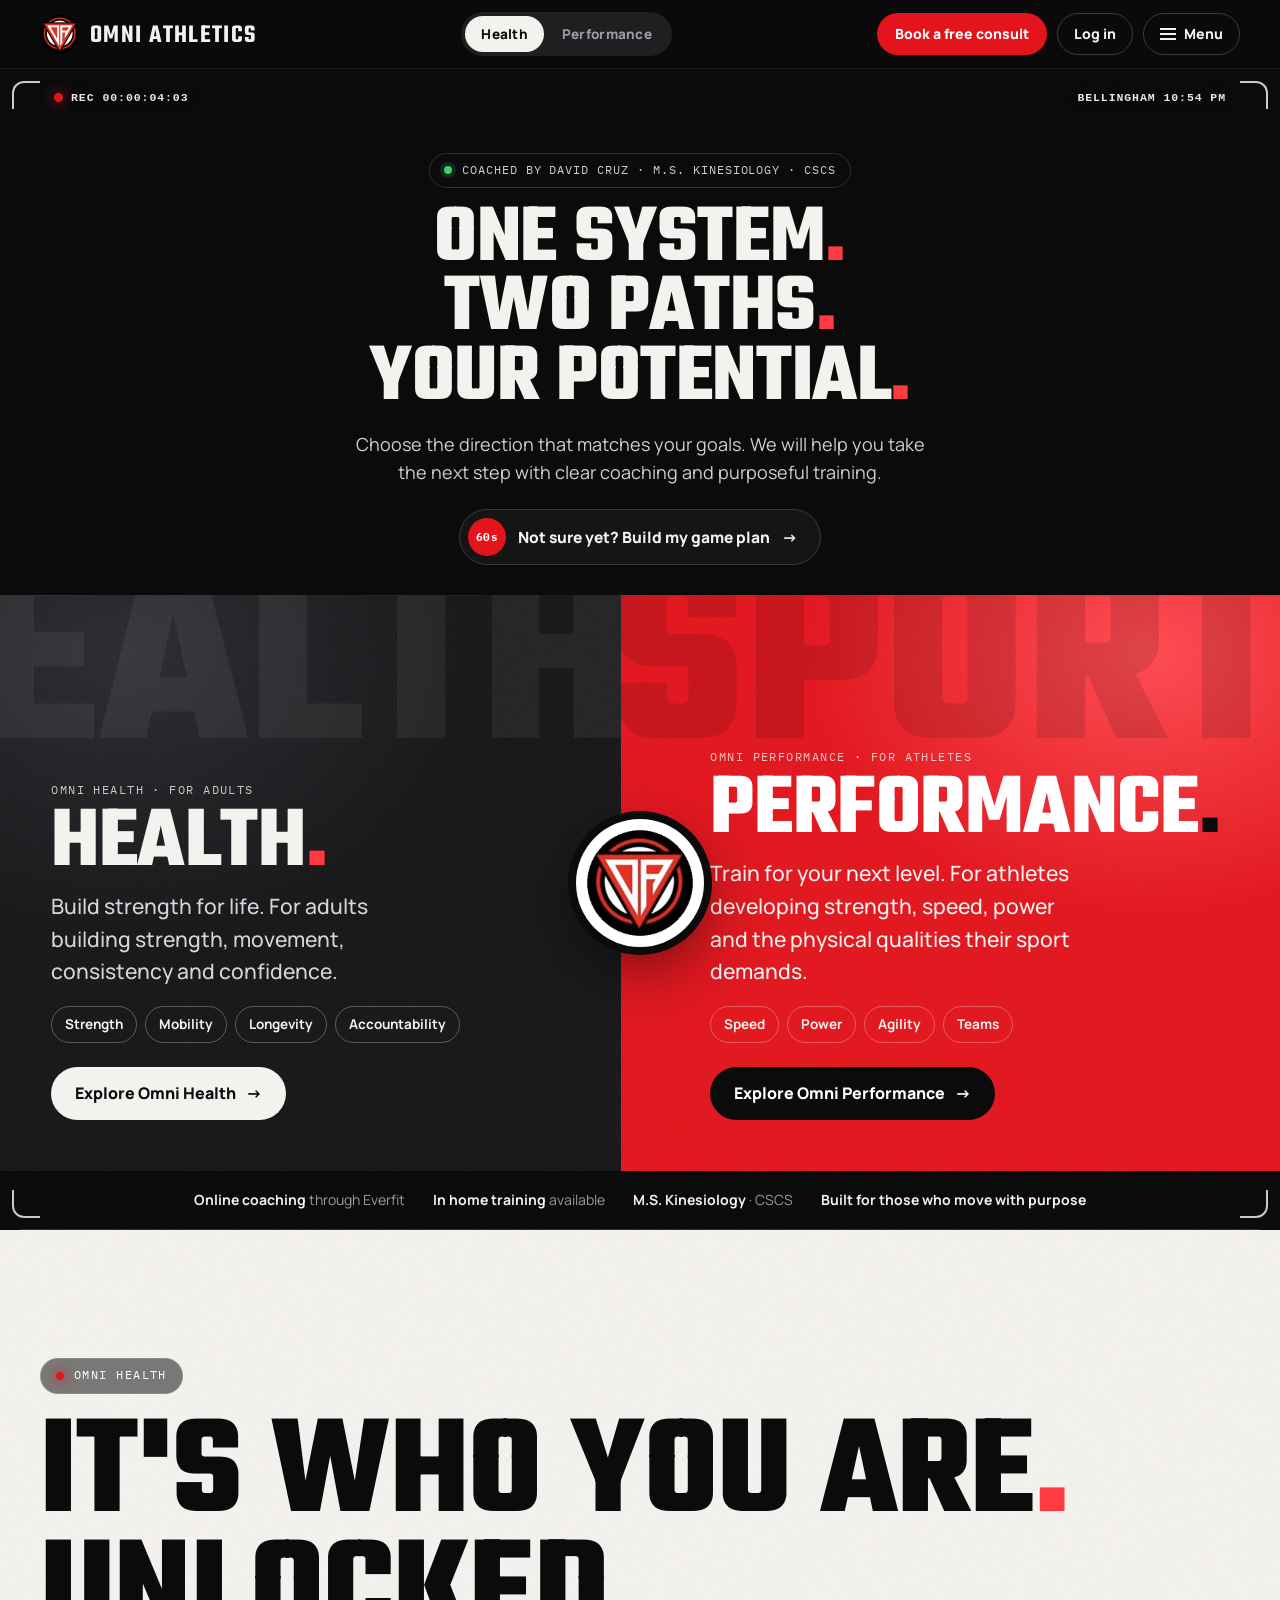
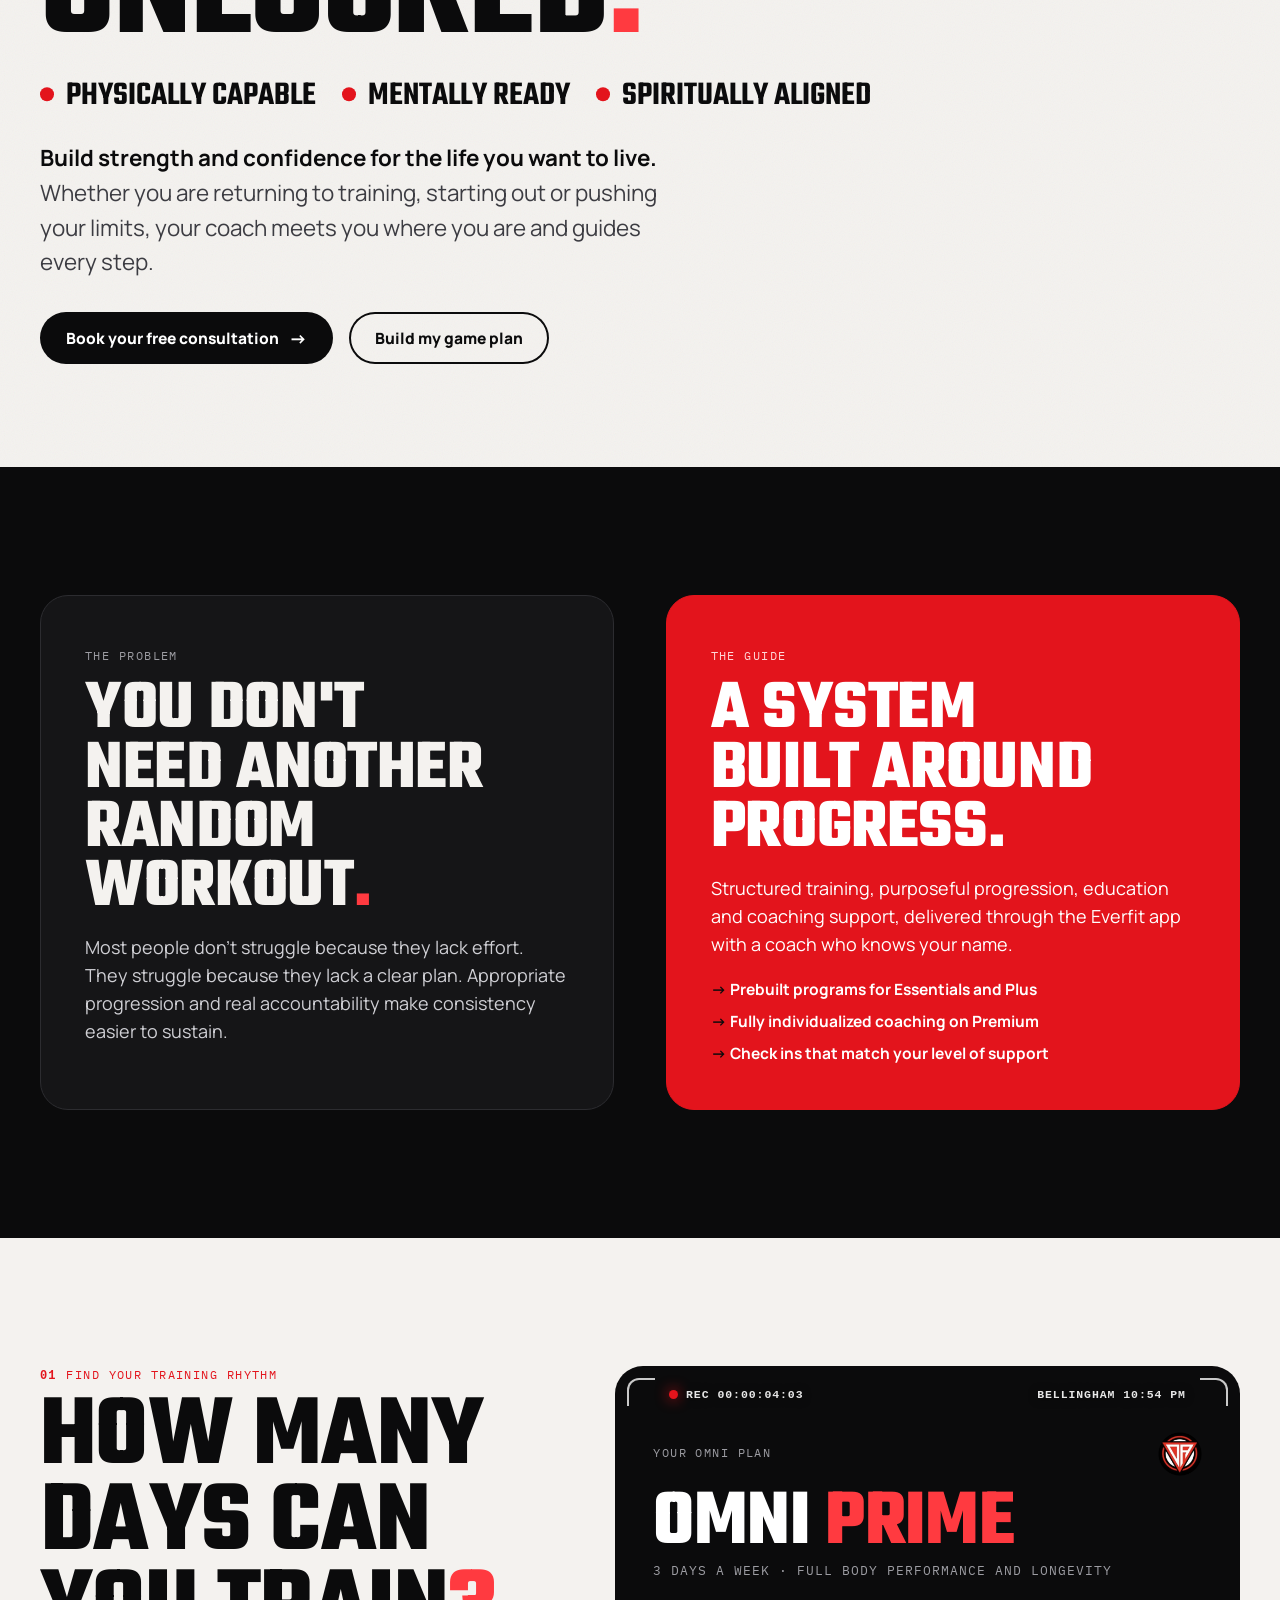
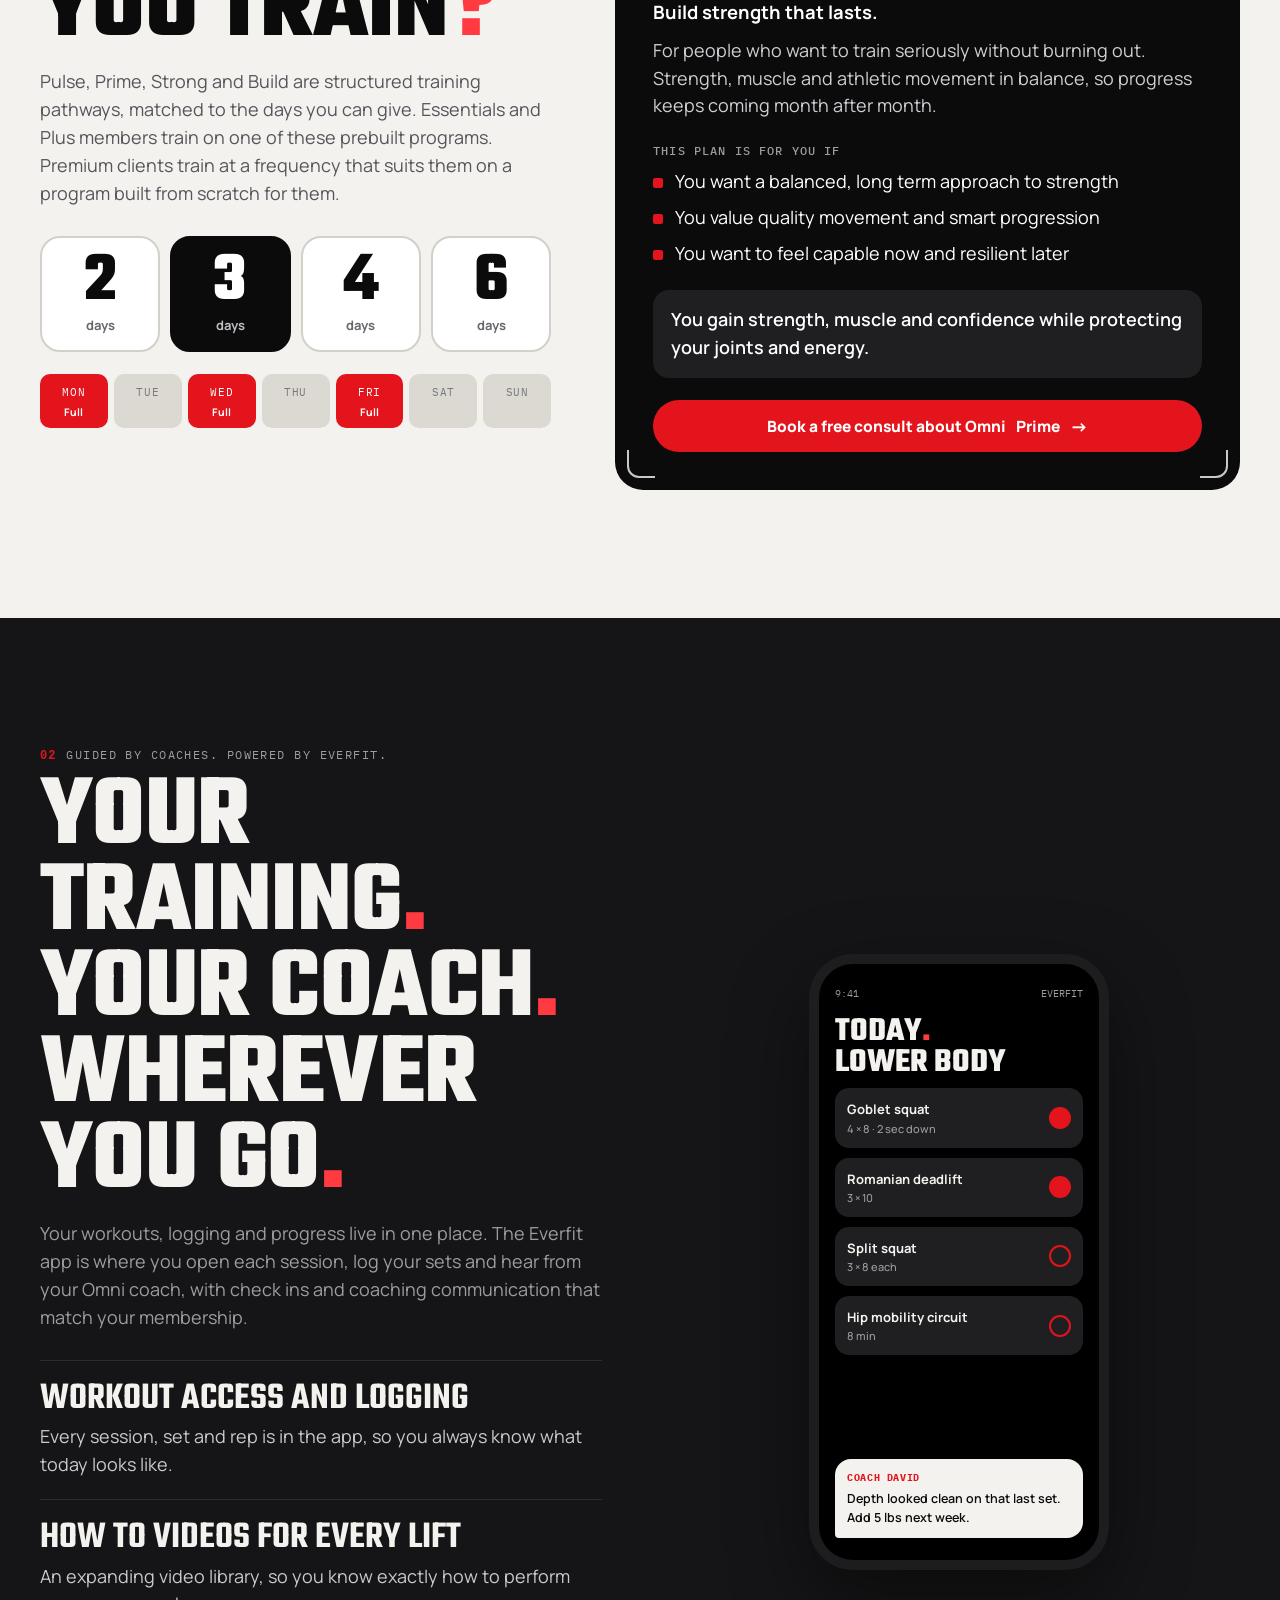
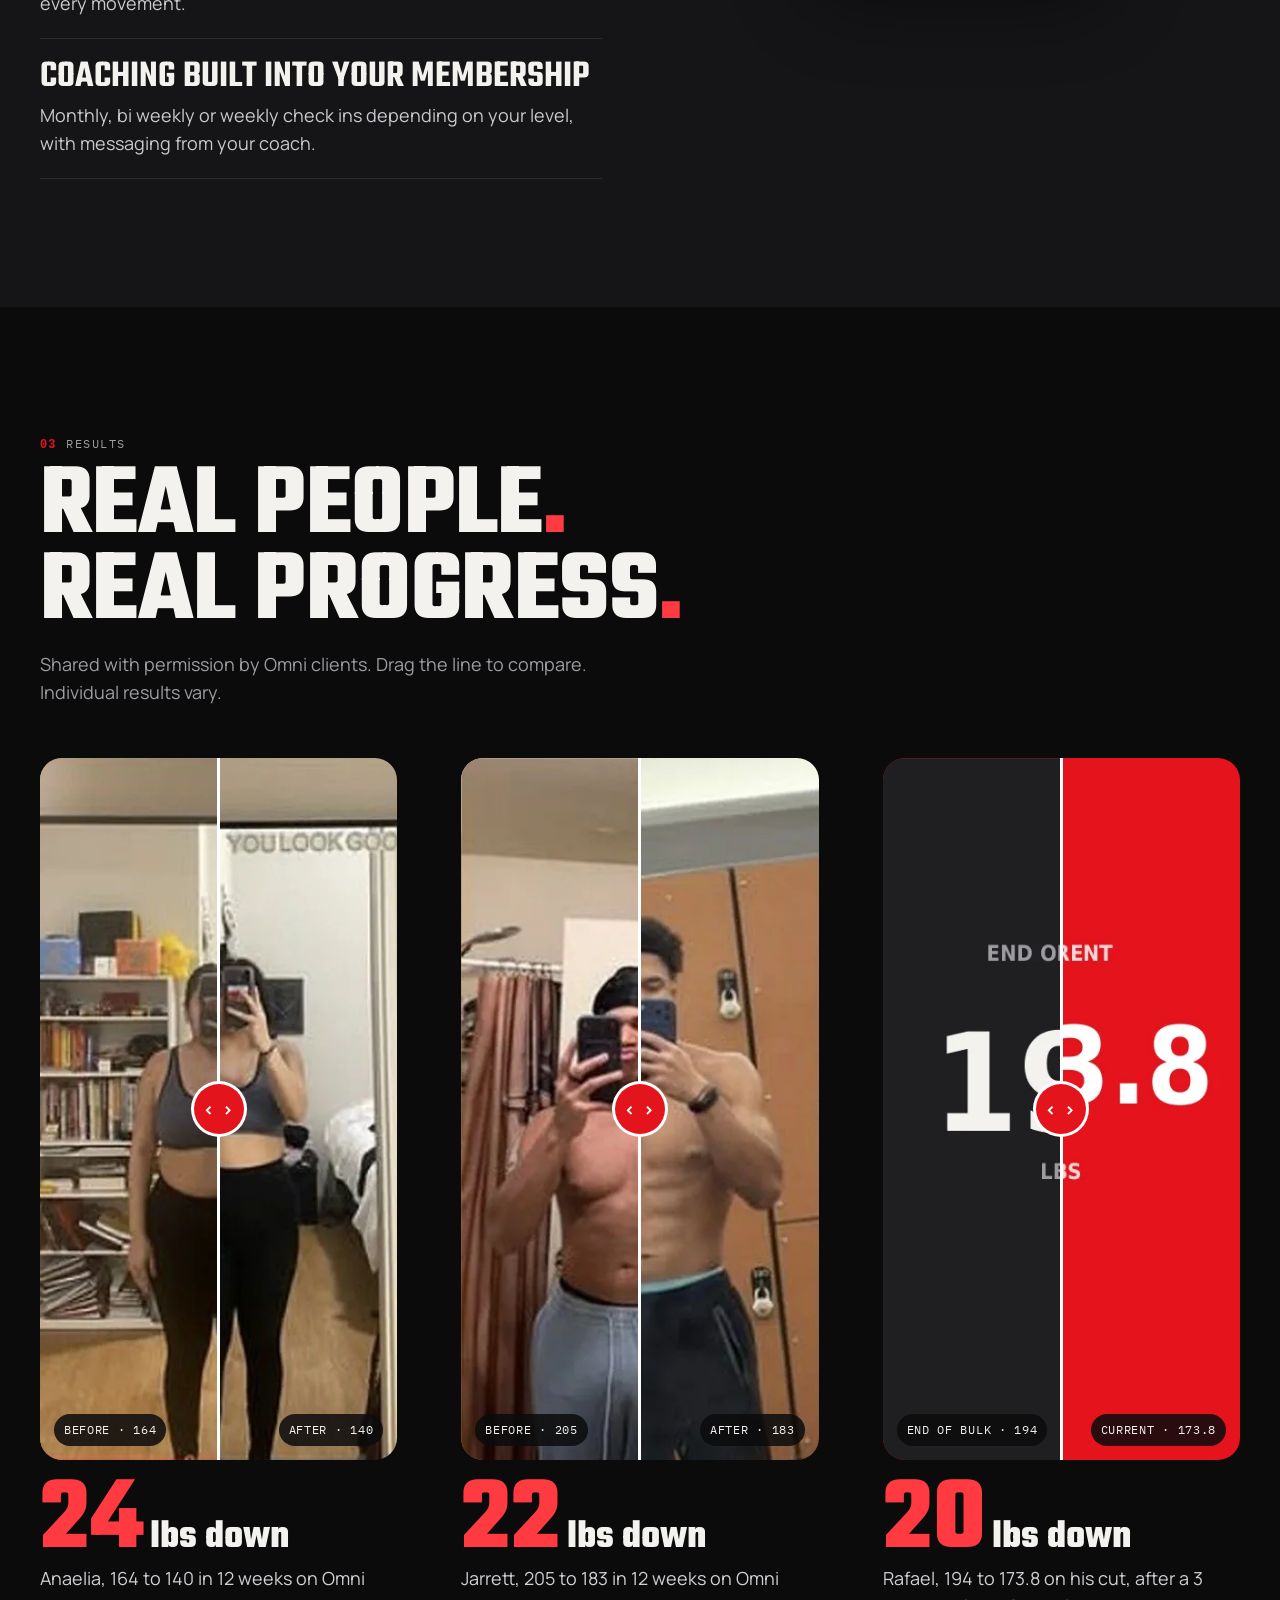
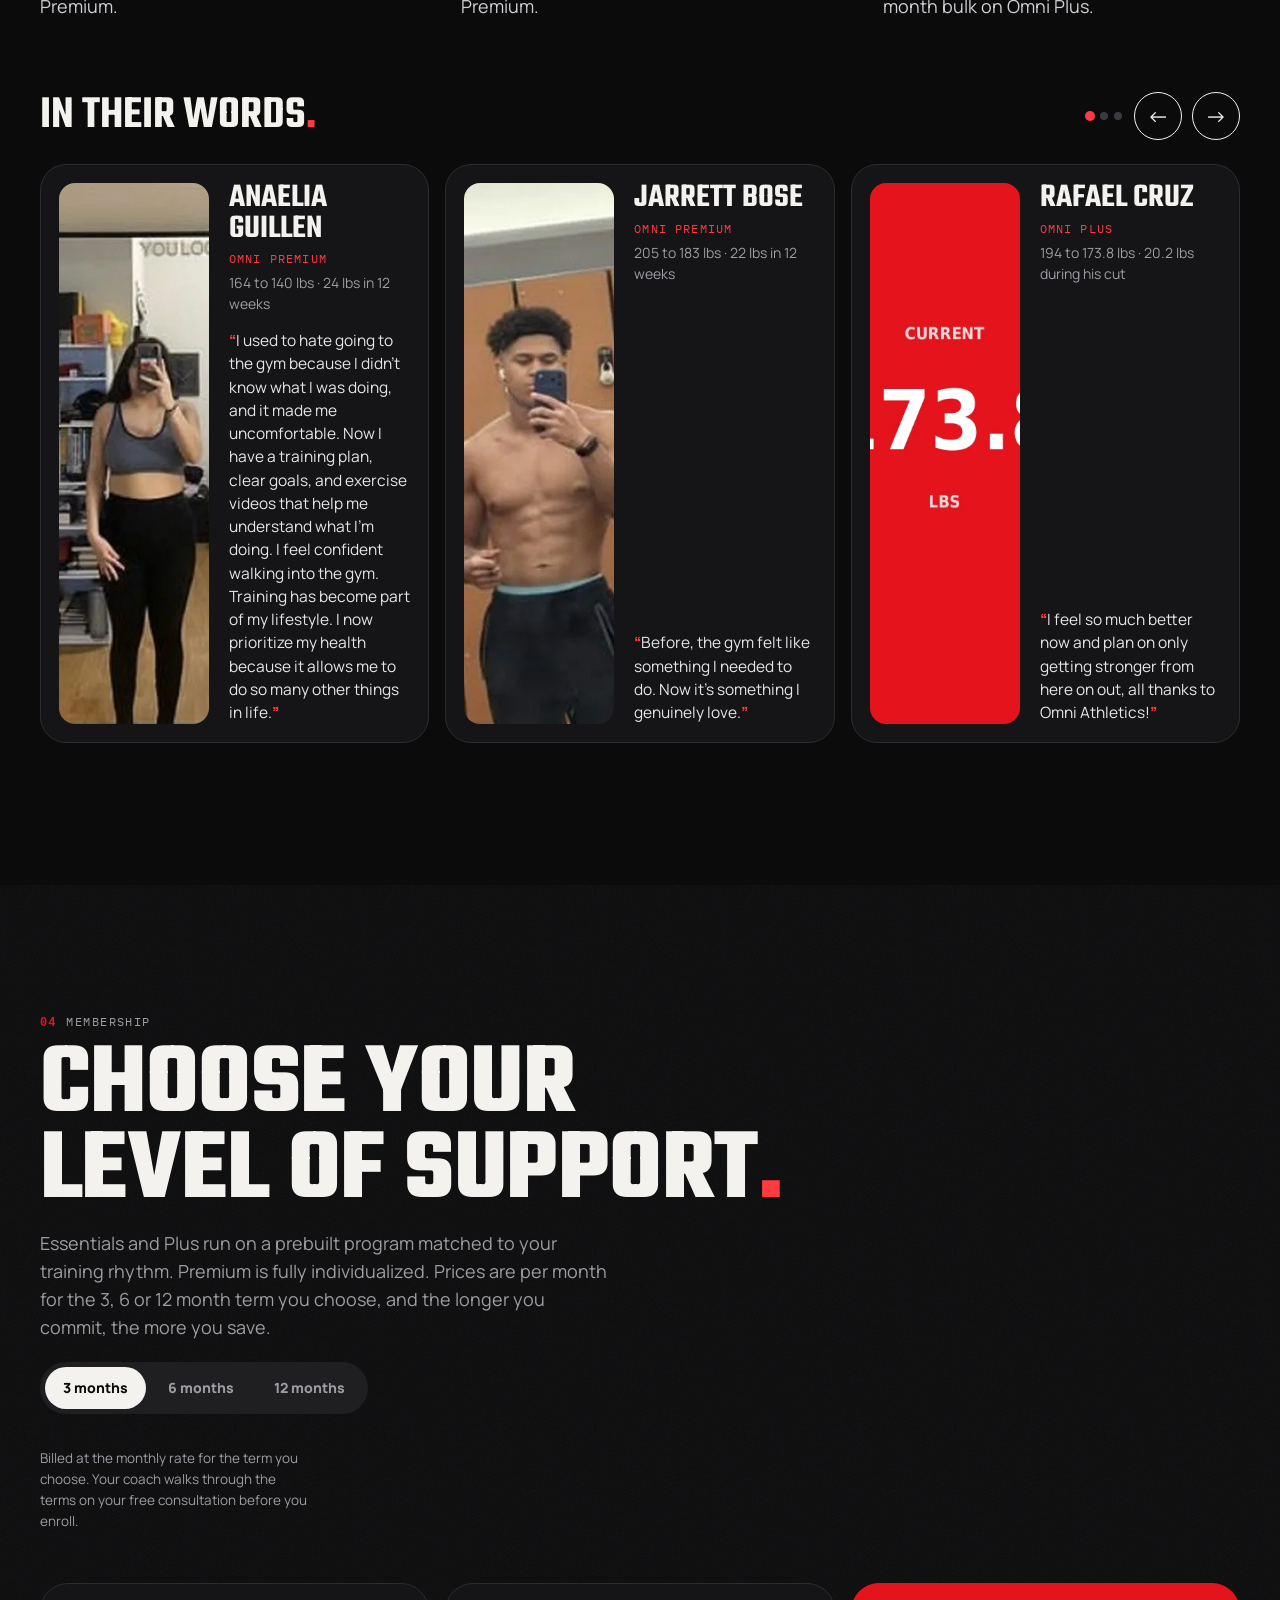
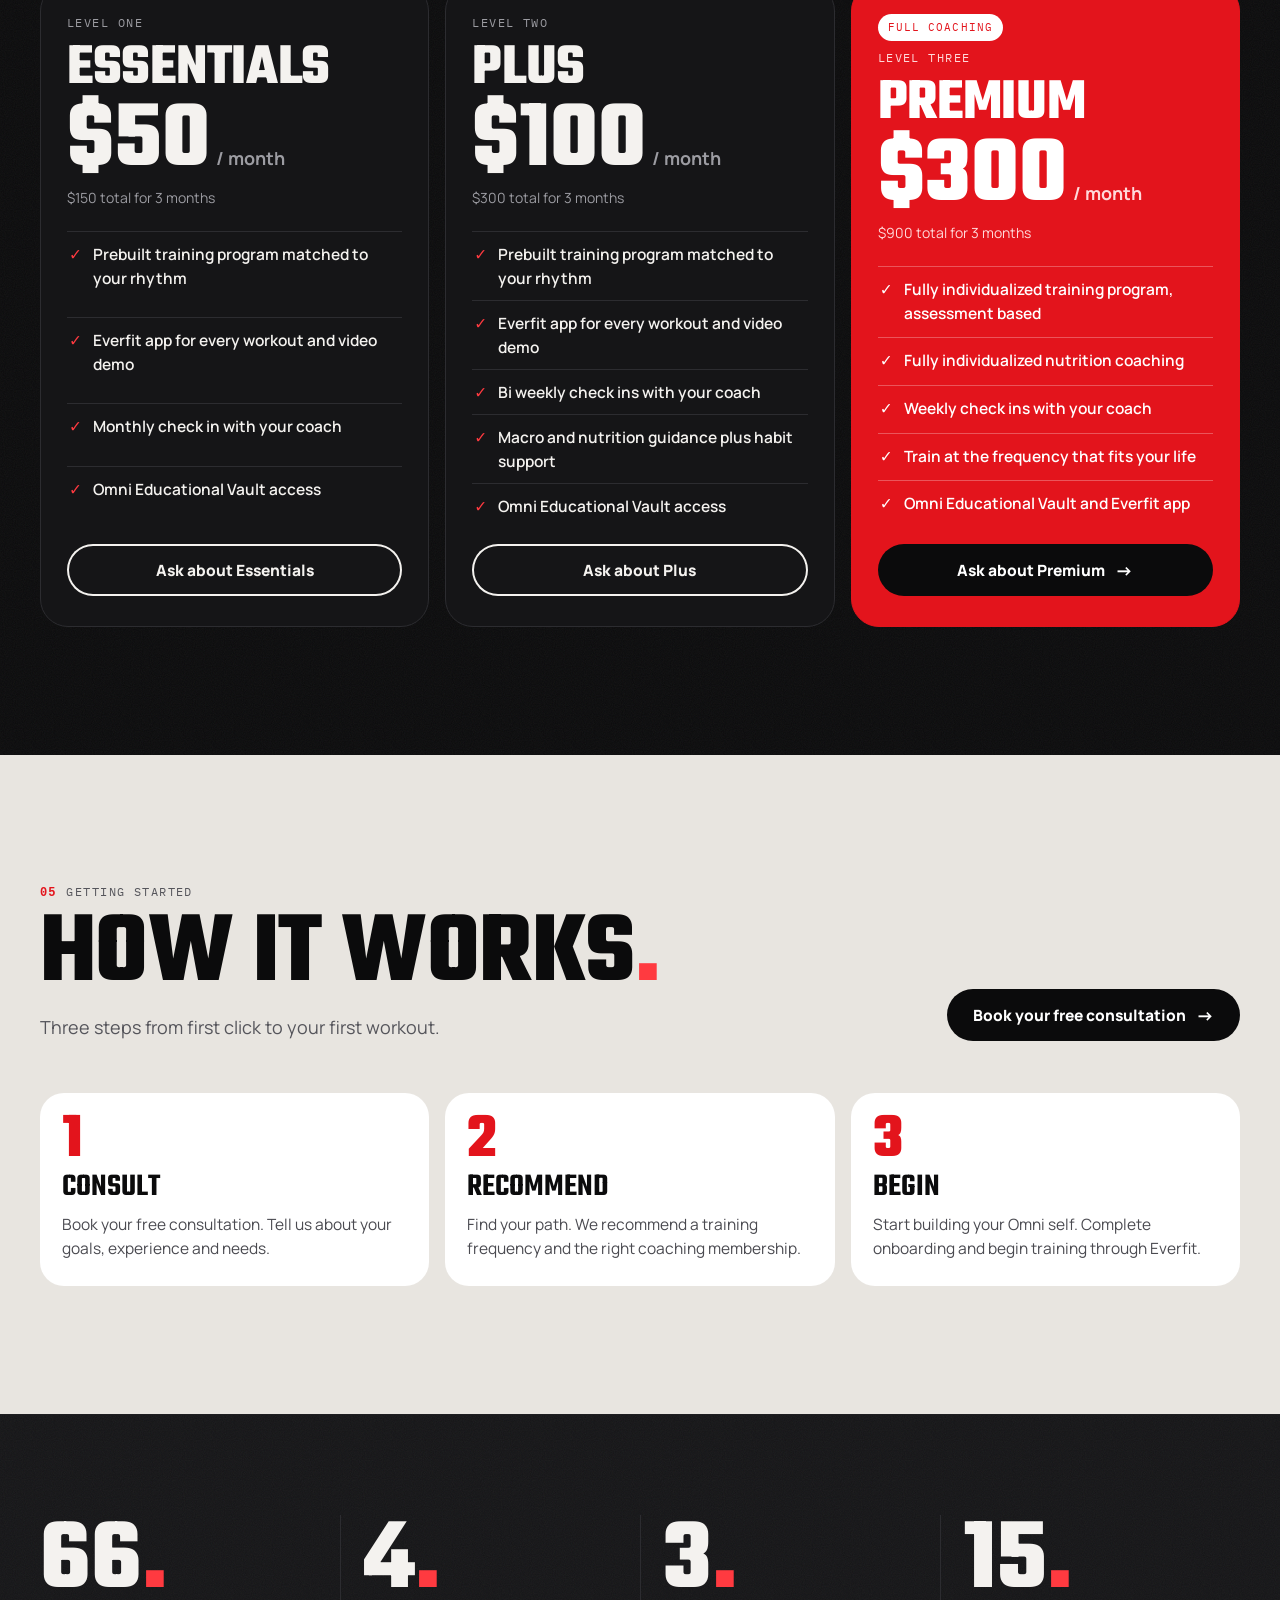
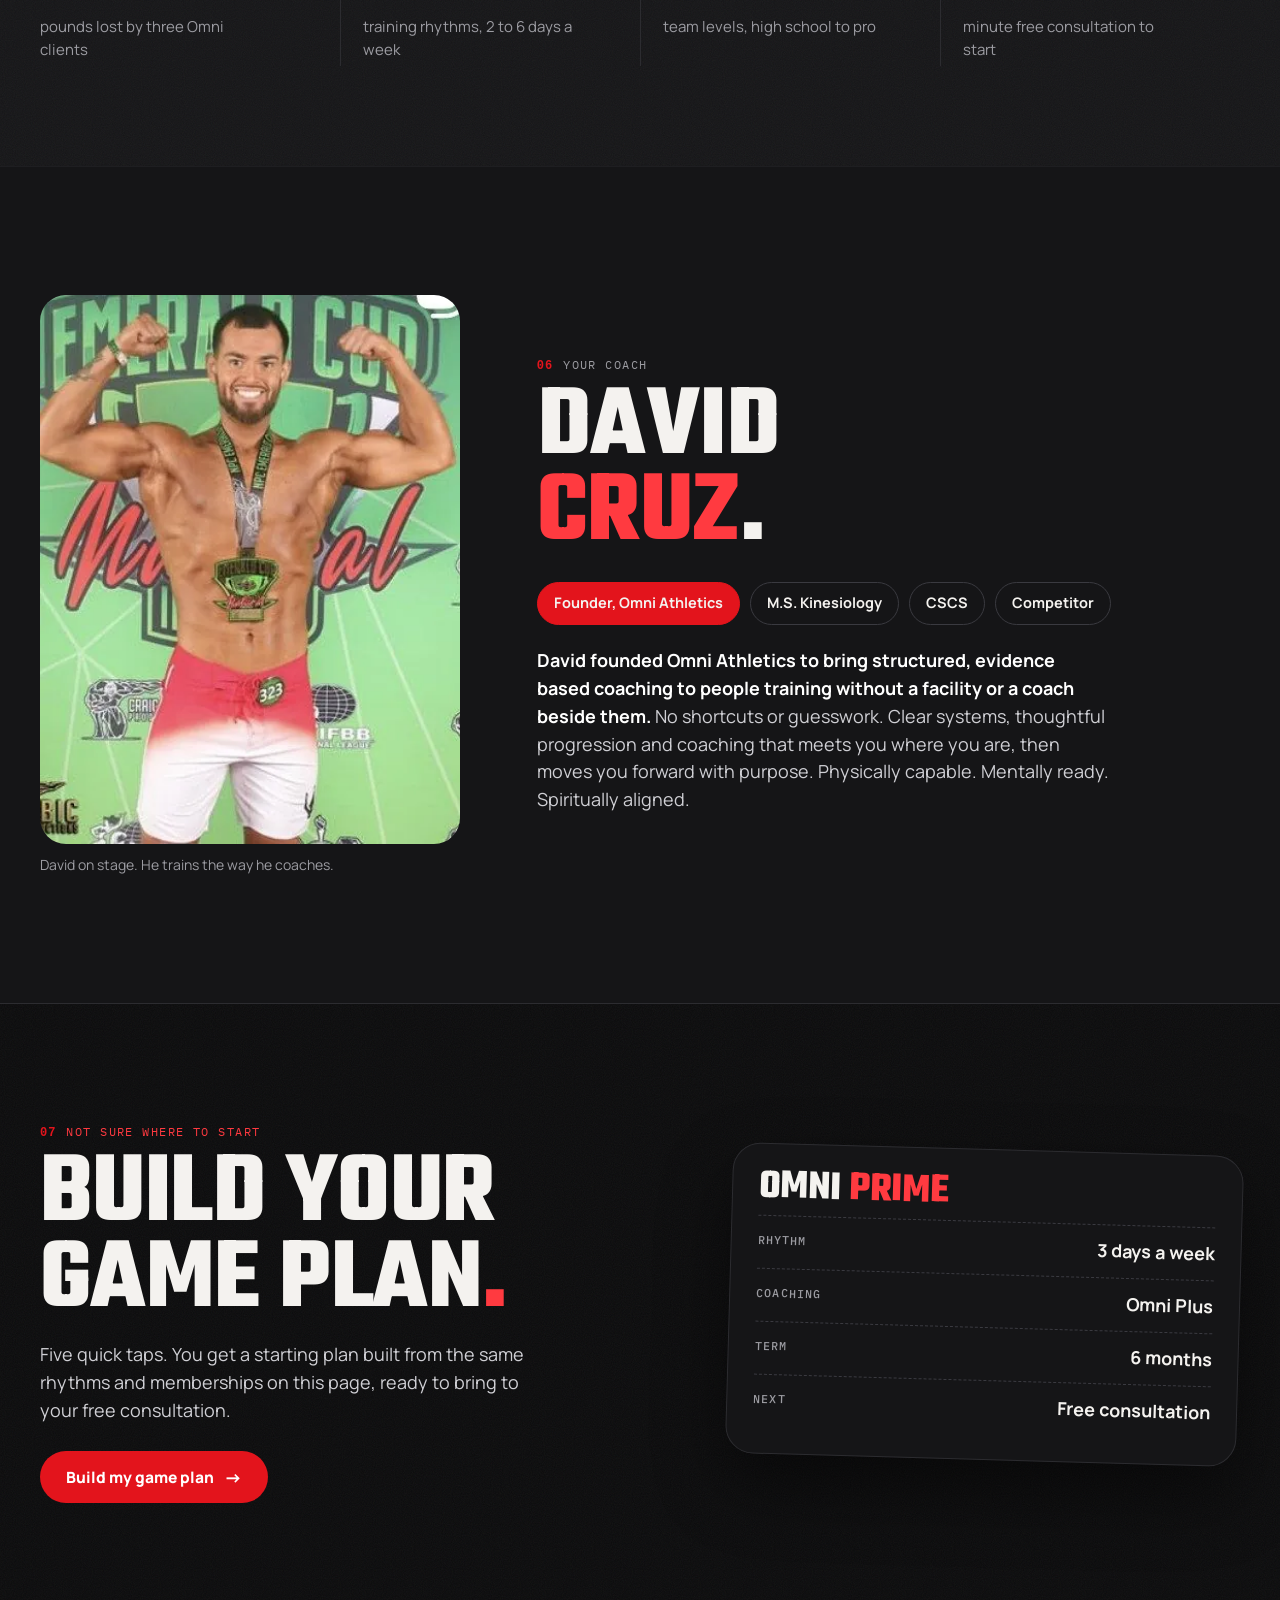
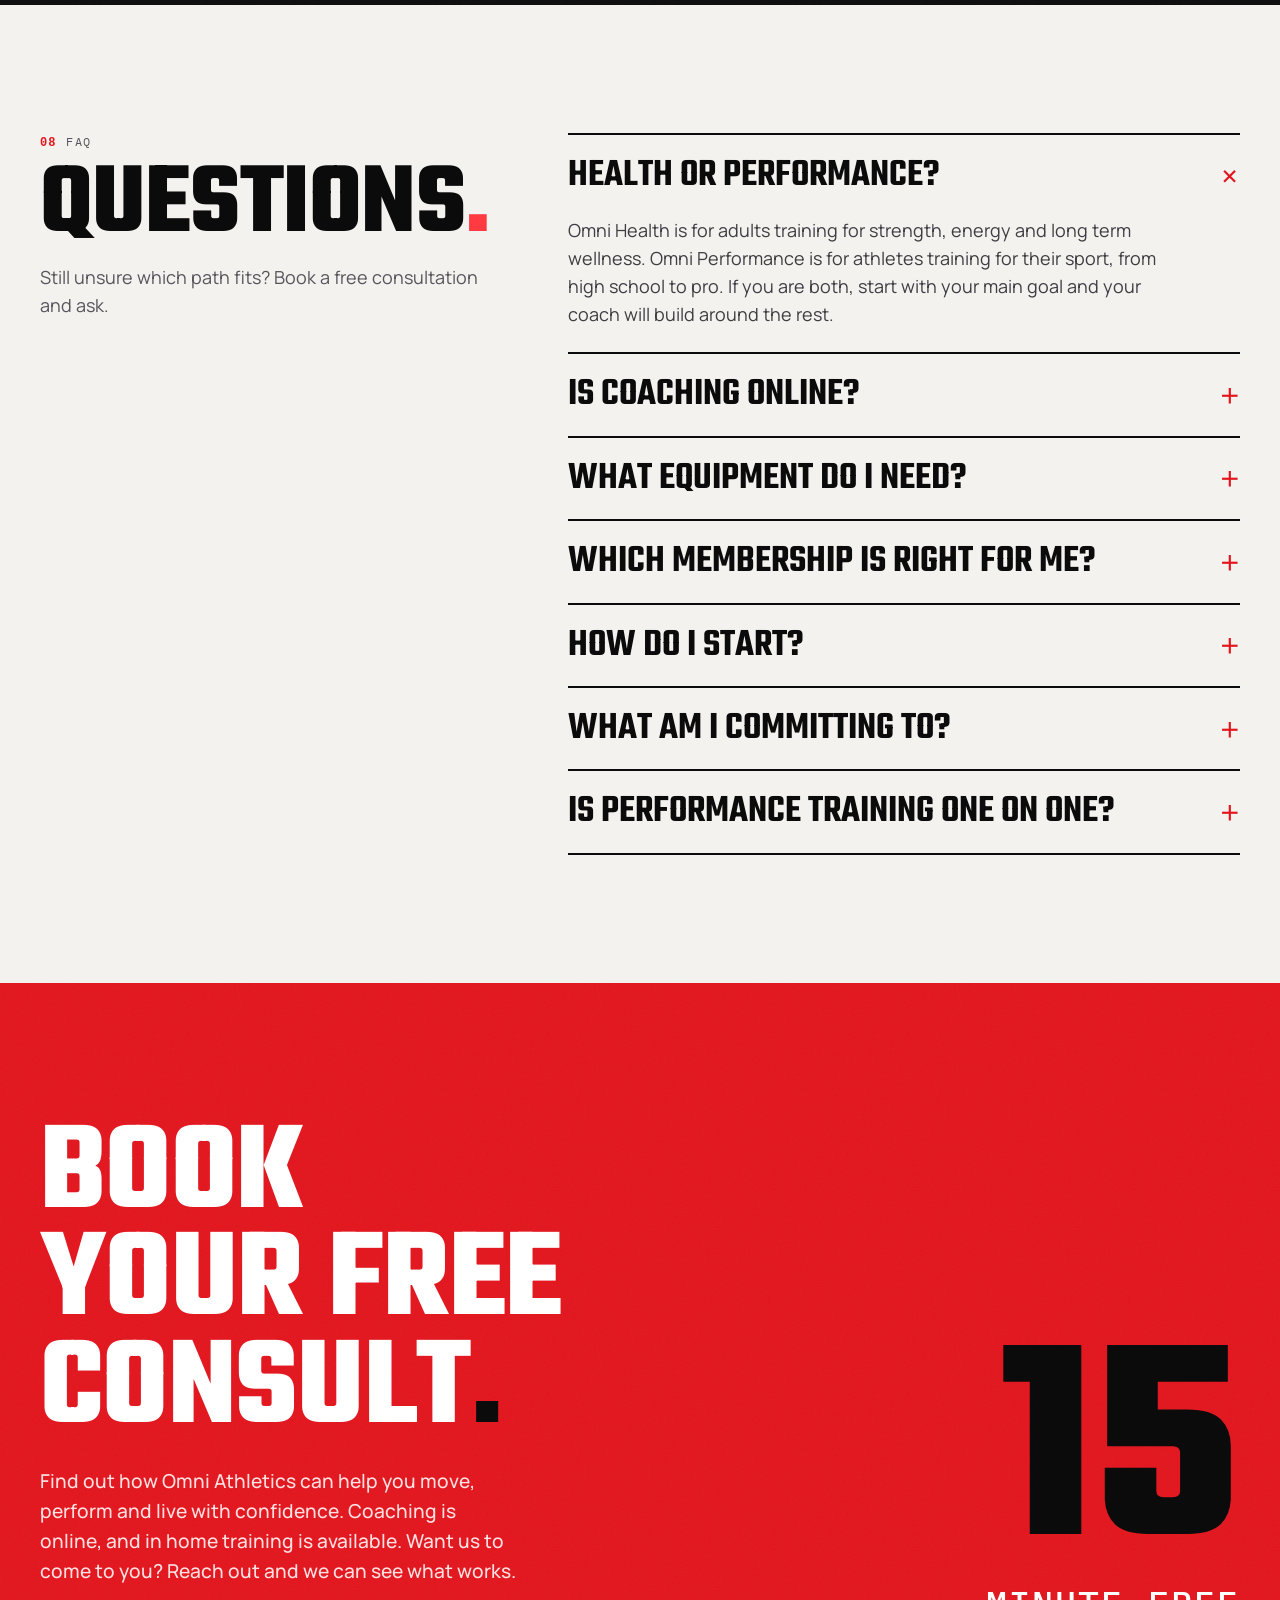
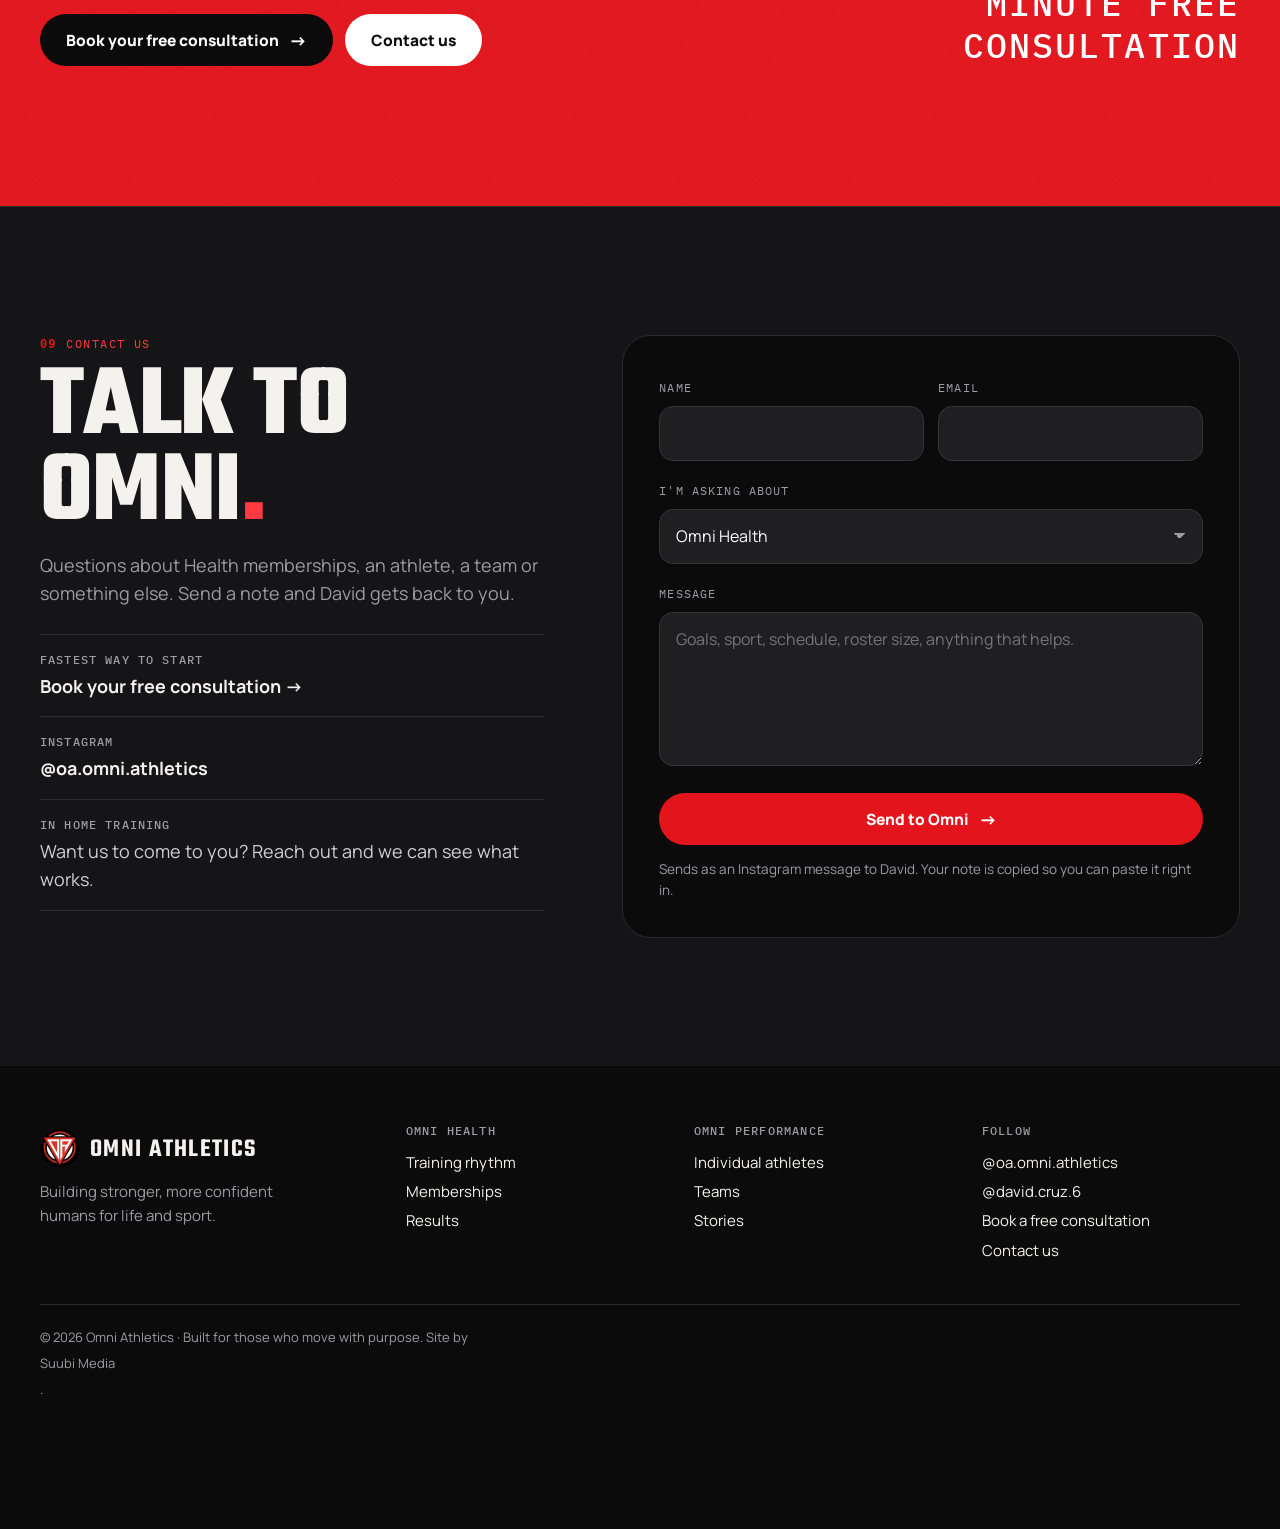
==== commit 31262070: "Add client login link" ====
--- a/index.html
+++ b/index.html
@@ -1094,8 +1094,7 @@
 @media (max-width:400px){.ft{grid-template-columns:1fr}}
 @media (max-width:400px){.gate-head .badge{white-space:normal;max-width:100%;font-size:10px;letter-spacing:.03em;justify-content:center;text-align:center}}
 </style>
-<link rel="preconnect" href="https://assets.calendly.com"><link href="https://assets.calendly.com/assets/external/widget.css" rel="stylesheet">
-<style>.cal{background:var(--ink);color:var(--paper);padding:clamp(56px,8vw,96px) 0}.cal .wrap{max-width:1100px}.cal .eyebrow{color:var(--red2)}.cal h2{margin-top:12px}.cal .sub{color:var(--mute);max-width:560px}.cal-box{margin-top:28px;border-radius:24px;overflow:hidden;background:var(--paper);border:1px solid var(--line)}.calendly-inline-widget{min-width:300px;width:100%;height:700px}@media(max-width:640px){.calendly-inline-widget{height:760px}.cal-box{border-radius:18px}}</style>
+<style>@media (max-width:480px){.login-btn{display:none!important}}</style>
 </head>
 <body>
 
@@ -1110,7 +1109,8 @@
       <button type="button" class="perf" data-go="performance" aria-pressed="false">Performance</button>
     </div>
     <div class="nav-r">
-      <a class="pill sm" href="https://calendly.com/david-omniathletics/30min" target="_blank" rel="noopener">Book a free consult</a>
+      <a class="pill sm" href="https://docs.google.com/forms/d/e/1FAIpQLSfrT5IITn_PTN1MytcBn9_kHbCt9dbAyestGgs1UH4fAQI4-A/viewform" target="_blank" rel="noopener">Book a free consult</a>
+      <a class="menu-btn login-btn" href="/portal/" style="text-decoration:none;white-space:nowrap" aria-label="Client login">Log in</a>
       <button class="menu-btn" type="button" id="menuBtn" aria-expanded="false" aria-controls="sheet"><i></i>Menu</button>
     </div>
   </div>
@@ -1141,8 +1141,9 @@
       <a href="#contact">Contact us</a>
       <a href="#gameplan" data-gp>Build my game plan</a>
       <a href="#top" data-home>Home · switch path</a>
-    </div>
-    <a class="pill" href="https://calendly.com/david-omniathletics/30min" target="_blank" rel="noopener">Book your free consultation <span class="ar">→</span></a>
+      <a href="/portal/">Client login</a>
+    </div>
+    <a class="pill" href="https://docs.google.com/forms/d/e/1FAIpQLSfrT5IITn_PTN1MytcBn9_kHbCt9dbAyestGgs1UH4fAQI4-A/viewform" target="_blank" rel="noopener">Book your free consultation <span class="ar">→</span></a>
   </div>
 </div>
 
@@ -1185,7 +1186,7 @@
     <h2 class="disp"><span>It's who you are<span class="dot">.</span></span><span>Unlocked<span class="dot">.</span></span></h2>
     <div class="trio"><span>Physically capable</span><span>Mentally ready</span><span>Spiritually aligned</span></div>
     <p class="lede"><b>Build strength and confidence for the life you want to live.</b> Whether you are returning to training, starting out or pushing your limits, your coach meets you where you are and guides every step.</p>
-    <div class="acts"><a class="pill dark" href="https://calendly.com/david-omniathletics/30min" target="_blank" rel="noopener">Book your free consultation <span class="ar">→</span></a><button class="pill ghost" type="button" data-gp="health">Build my game plan</button></div>
+    <div class="acts"><a class="pill dark" href="https://docs.google.com/forms/d/e/1FAIpQLSfrT5IITn_PTN1MytcBn9_kHbCt9dbAyestGgs1UH4fAQI4-A/viewform" target="_blank" rel="noopener">Book your free consultation <span class="ar">→</span></a><button class="pill ghost" type="button" data-gp="health">Build my game plan</button></div>
   </div>
 </section>
 
@@ -1232,7 +1233,7 @@
       <h4>This plan is for you if</h4>
       <ul id="pFor"><li>You want a balanced, long term approach to strength</li><li>You value quality movement and smart progression</li><li>You want to feel capable now and resilient later</li></ul>
       <div class="out" id="pOut">You gain strength, muscle and confidence while protecting your joints and energy.</div>
-      <a class="pill" href="https://calendly.com/david-omniathletics/30min" target="_blank" rel="noopener">Book a free consult about Omni <span id="pBtn">Prime</span> <span class="ar">→</span></a>
+      <a class="pill" href="https://docs.google.com/forms/d/e/1FAIpQLSfrT5IITn_PTN1MytcBn9_kHbCt9dbAyestGgs1UH4fAQI4-A/viewform" target="_blank" rel="noopener">Book a free consult about Omni <span id="pBtn">Prime</span> <span class="ar">→</span></a>
     </article>
   </div>
 </section>
@@ -1351,7 +1352,7 @@
         <div class="price"><b data-p="50,45,40">$50</b><span>/ month</span></div>
         <div class="per" data-per>$150 total for 3 months</div>
         <ul><li>Prebuilt training program matched to your rhythm</li><li>Everfit app for every workout and video demo</li><li>Monthly check in with your coach</li><li>Omni Educational Vault access</li></ul>
-        <a class="pill ghost" href="https://calendly.com/david-omniathletics/30min" target="_blank" rel="noopener">Ask about Essentials</a>
+        <a class="pill ghost" href="https://docs.google.com/forms/d/e/1FAIpQLSfrT5IITn_PTN1MytcBn9_kHbCt9dbAyestGgs1UH4fAQI4-A/viewform" target="_blank" rel="noopener">Ask about Essentials</a>
       </article>
       <article class="tier">
         <span class="nm">Level two</span>
@@ -1359,7 +1360,7 @@
         <div class="price"><b data-p="100,90,80">$100</b><span>/ month</span></div>
         <div class="per" data-per>$300 total for 3 months</div>
         <ul><li>Prebuilt training program matched to your rhythm</li><li>Everfit app for every workout and video demo</li><li>Bi weekly check ins with your coach</li><li>Macro and nutrition guidance plus habit support</li><li>Omni Educational Vault access</li></ul>
-        <a class="pill ghost" href="https://calendly.com/david-omniathletics/30min" target="_blank" rel="noopener">Ask about Plus</a>
+        <a class="pill ghost" href="https://docs.google.com/forms/d/e/1FAIpQLSfrT5IITn_PTN1MytcBn9_kHbCt9dbAyestGgs1UH4fAQI4-A/viewform" target="_blank" rel="noopener">Ask about Plus</a>
       </article>
       <article class="tier hot">
         <span class="badge2">Full coaching</span>
@@ -1368,7 +1369,7 @@
         <div class="price"><b data-p="300,275,250">$300</b><span>/ month</span></div>
         <div class="per" data-per>$900 total for 3 months</div>
         <ul><li>Fully individualized training program, assessment based</li><li>Fully individualized nutrition coaching</li><li>Weekly check ins with your coach</li><li>Train at the frequency that fits your life</li><li>Omni Educational Vault and Everfit app</li></ul>
-        <a class="pill" href="https://calendly.com/david-omniathletics/30min" target="_blank" rel="noopener">Ask about Premium <span class="ar">→</span></a>
+        <a class="pill" href="https://docs.google.com/forms/d/e/1FAIpQLSfrT5IITn_PTN1MytcBn9_kHbCt9dbAyestGgs1UH4fAQI4-A/viewform" target="_blank" rel="noopener">Ask about Premium <span class="ar">→</span></a>
       </article>
     </div>
   </div>
@@ -1377,7 +1378,7 @@
 <section class="sec mist" id="h-start">
   <div class="wrap">
     <div class="head"><div><p data-eb-num class="eyebrow ebm">Getting started</p>
-      <h2 class="disp h2">How it works<span class="dot">.</span></h2><p class="sub">Three steps from first click to your first workout.</p></div><a class="pill dark" href="https://calendly.com/david-omniathletics/30min" target="_blank" rel="noopener">Book your free consultation <span class="ar">→</span></a></div>
+      <h2 class="disp h2">How it works<span class="dot">.</span></h2><p class="sub">Three steps from first click to your first workout.</p></div><a class="pill dark" href="https://docs.google.com/forms/d/e/1FAIpQLSfrT5IITn_PTN1MytcBn9_kHbCt9dbAyestGgs1UH4fAQI4-A/viewform" target="_blank" rel="noopener">Book your free consultation <span class="ar">→</span></a></div>
     <ol class="steps three">
       <li><h3>Consult</h3><p>Book your free consultation. Tell us about your goals, experience and needs.</p></li>
       <li><h3>Recommend</h3><p>Find your path. We recommend a training frequency and the right coaching membership.</p></li>
@@ -1395,7 +1396,7 @@
     <h2 class="disp"><span>Train for</span><span class="o">your next level<span class="dot" style="color:#fff">.</span></span></h2>
     <div class="trio"><span>Speed</span><span>Power</span><span>Precision</span></div>
     <p class="lede"><b>Develop the strength, speed, power and physical qualities your sport demands.</b> Intelligent strength training, speed development and sport specific conditioning, for athletes preparing for a season, chasing recruitment or looking for an edge.</p>
-    <div class="acts"><a class="pill dark" href="https://calendly.com/david-omniathletics/30min" target="_blank" rel="noopener">Book your free consultation <span class="ar">→</span></a><a class="pill ghost" href="#contact" data-inq="team">Request a team quote</a></div>
+    <div class="acts"><a class="pill dark" href="https://docs.google.com/forms/d/e/1FAIpQLSfrT5IITn_PTN1MytcBn9_kHbCt9dbAyestGgs1UH4fAQI4-A/viewform" target="_blank" rel="noopener">Book your free consultation <span class="ar">→</span></a><a class="pill ghost" href="#contact" data-inq="team">Request a team quote</a></div>
   </div>
 </section>
 
@@ -1453,7 +1454,7 @@
       <p style="color:#cfcfd4;margin-top:10px">Every athlete has different demands. We will discuss your sport, goals, schedule and coaching needs, then provide a clear service recommendation and quote before you commit. No payment to ask.</p>
       <div class="fx"><div><small>01</small>Sport and position</div><div><small>02</small>Training frequency</div><div><small>03</small>Competitive schedule</div><div><small>04</small>Performance goals</div></div>
       <ul><li>Sport specific strength and power programming</li><li>Speed, agility and movement efficiency progressions</li><li>Weak point identification and corrective work</li><li>Phases aligned with your competition calendar</li><li>Daily workouts, video demos and coach feedback in Everfit</li></ul>
-      <a class="pill" href="https://calendly.com/david-omniathletics/30min" target="_blank" rel="noopener" style="width:100%">Book your free consultation <span class="ar">→</span></a>
+      <a class="pill" href="https://docs.google.com/forms/d/e/1FAIpQLSfrT5IITn_PTN1MytcBn9_kHbCt9dbAyestGgs1UH4fAQI4-A/viewform" target="_blank" rel="noopener" style="width:100%">Book your free consultation <span class="ar">→</span></a>
     </aside>
   </div>
 </section>
@@ -1513,7 +1514,7 @@
 <section class="sec mist" id="p-start">
   <div class="wrap">
     <div class="head"><div><p data-eb-num class="eyebrow ebm">Getting started</p>
-      <h2 class="disp h2">How it works<span class="dot">.</span></h2><p class="sub">Three steps from first conversation to a plan you can say yes to.</p></div><a class="pill dark" href="https://calendly.com/david-omniathletics/30min" target="_blank" rel="noopener">Book your free consultation <span class="ar">→</span></a></div>
+      <h2 class="disp h2">How it works<span class="dot">.</span></h2><p class="sub">Three steps from first conversation to a plan you can say yes to.</p></div><a class="pill dark" href="https://docs.google.com/forms/d/e/1FAIpQLSfrT5IITn_PTN1MytcBn9_kHbCt9dbAyestGgs1UH4fAQI4-A/viewform" target="_blank" rel="noopener">Book your free consultation <span class="ar">→</span></a></div>
     <ol class="steps three">
       <li><h3>Share</h3><p>Tell us about the athlete or team and the performance goals.</p></li>
       <li><h3>Discuss</h3><p>Meet with a coach to review training demands, schedule and the right services.</p></li>
@@ -1586,19 +1587,9 @@
     <div>
       <h2 class="disp">Book your free consult<span class="dot" style="color:var(--ink)">.</span></h2>
       <p>Find out how Omni Athletics can help you move, perform and live with confidence. Coaching is online, and in home training is available. Want us to come to you? Reach out and we can see what works.</p>
-      <div class="acts"><a class="pill dark" href="https://calendly.com/david-omniathletics/30min" target="_blank" rel="noopener">Book your free consultation <span class="ar">→</span></a><a class="pill white" href="#contact">Contact us</a></div>
+      <div class="acts"><a class="pill dark" href="https://docs.google.com/forms/d/e/1FAIpQLSfrT5IITn_PTN1MytcBn9_kHbCt9dbAyestGgs1UH4fAQI4-A/viewform" target="_blank" rel="noopener">Book your free consultation <span class="ar">→</span></a><a class="pill white" href="#contact">Contact us</a></div>
     </div>
     <div class="num" aria-label="Fifteen minute free consultation"><span>15</span><small>minute free<br>consultation</small></div>
-  </div>
-</section>
-
-<section class="cal" id="book">
-  <div class="wrap">
-    <p class="eyebrow">Pick a time</p>
-    <h2 class="disp h2">Book your free consultation<span class="dot">.</span></h2>
-    <p class="sub">Choose a time that works for you. You get a confirmation by email right away.</p>
-    <div class="cal-box"><div class="calendly-inline-widget" data-url="https://calendly.com/david-omniathletics/30min?hide_gdpr_banner=1&amp;background_color=f4f2ef&amp;text_color=0b0b0c&amp;primary_color=e3141c"></div></div>
-    <p class="sub" style="margin-top:14px;font-size:14px">Calendar not loading? <a href="https://calendly.com/david-omniathletics/30min" target="_blank" rel="noopener" style="color:var(--paper);text-decoration:underline">Open it in a new tab</a>.</p>
   </div>
 </section>
 
@@ -1609,7 +1600,7 @@
       <h2 class="disp h2" style="margin-top:12px">Talk to Omni<span class="dot">.</span></h2>
       <p class="sub">Questions about Health memberships, an athlete, a team or something else. Send a note and David gets back to you.</p>
       <ul class="ways">
-        <li><b>Fastest way to start</b><a href="https://calendly.com/david-omniathletics/30min" target="_blank" rel="noopener">Book your free consultation →</a></li>
+        <li><b>Fastest way to start</b><a href="https://docs.google.com/forms/d/e/1FAIpQLSfrT5IITn_PTN1MytcBn9_kHbCt9dbAyestGgs1UH4fAQI4-A/viewform" target="_blank" rel="noopener">Book your free consultation →</a></li>
         <li><b>Instagram</b><a href="https://www.instagram.com/oa.omni.athletics/" target="_blank" rel="noopener">@oa.omni.athletics</a></li>
         <li><b>In home training</b><span style="color:#cfcfd4">Want us to come to you? Reach out and we can see what works.</span></li>
       </ul>
@@ -1636,7 +1627,7 @@
       <div><a class="brand" href="#top"><img src="[data-uri]" alt="" width="40" height="40"><span>Omni Athletics</span></a><p style="color:var(--mute);margin-top:12px;max-width:30ch">Building stronger, more confident humans for life and sport.</p></div>
       <div><h4>Omni Health</h4><a href="#h-plans" data-go="health">Training rhythm</a><a href="#h-members" data-go="health">Memberships</a><a href="#h-results" data-go="health">Results</a></div>
       <div><h4>Omni Performance</h4><a href="#p-individual" data-go="performance">Individual athletes</a><a href="#p-team" data-go="performance">Teams</a><a href="#p-results" data-go="performance">Stories</a></div>
-      <div><h4>Follow</h4><a href="https://www.instagram.com/oa.omni.athletics/" target="_blank" rel="noopener">@oa.omni.athletics</a><a href="https://www.instagram.com/david.cruz.6/" target="_blank" rel="noopener">@david.cruz.6</a><a href="https://calendly.com/david-omniathletics/30min" target="_blank" rel="noopener">Book a free consultation</a><a href="#contact">Contact us</a></div>
+      <div><h4>Follow</h4><a href="https://www.instagram.com/oa.omni.athletics/" target="_blank" rel="noopener">@oa.omni.athletics</a><a href="https://www.instagram.com/david.cruz.6/" target="_blank" rel="noopener">@david.cruz.6</a><a href="https://docs.google.com/forms/d/e/1FAIpQLSfrT5IITn_PTN1MytcBn9_kHbCt9dbAyestGgs1UH4fAQI4-A/viewform" target="_blank" rel="noopener">Book a free consultation</a><a href="#contact">Contact us</a></div>
     </div>
     <p class="credit">© 2026 Omni Athletics · Built for those who move with purpose. Site by <a href="https://suubimedia.com" target="_blank" rel="noopener" style="color:inherit">Suubi Media</a>.</p>
   </div>
@@ -1657,7 +1648,7 @@
     <button type="button" data-go="health" aria-pressed="false">Health</button>
     <button type="button" class="perf" data-go="performance" aria-pressed="false">Perf</button>
   </div>
-  <a class="pill" href="https://calendly.com/david-omniathletics/30min" target="_blank" rel="noopener">Book a consult</a>
+  <a class="pill" href="https://docs.google.com/forms/d/e/1FAIpQLSfrT5IITn_PTN1MytcBn9_kHbCt9dbAyestGgs1UH4fAQI4-A/viewform" target="_blank" rel="noopener">Book a consult</a>
 </div>
 
 <script>
@@ -1786,7 +1777,7 @@
 (function(){
   var gp=document.getElementById('gp');if(!gp)return;
   var stage=document.getElementById('gpStage'),bar=document.getElementById('gpBar'),cnt=document.getElementById('gpCnt');
-  var LOGO=gp.querySelector('.bar img').src,BOOK='https://calendly.com/david-omniathletics/30min';
+  var LOGO=gp.querySelector('.bar img').src,BOOK='https://docs.google.com/forms/d/e/1FAIpQLSfrT5IITn_PTN1MytcBn9_kHbCt9dbAyestGgs1UH4fAQI4-A/viewform';
   var RM=matchMedia('(prefers-reduced-motion:reduce)').matches;
   var RH={2:{n:'Pulse',s:'Full body cross training',w:[1,0,0,1,0,0,0],l:['Full','','','Full','','','']},
           3:{n:'Prime',s:'Full body performance and longevity',w:[1,0,1,0,1,0,0],l:['Full','','Full','','Full','','']},
@@ -2274,7 +2265,5 @@
   else setup();
 })();
 </script>
-<script src="https://assets.calendly.com/assets/external/widget.js" async></script>
-<script>document.addEventListener('click',function(e){var a=e.target.closest&&e.target.closest('a[href^="https://calendly.com/david-omniathletics/30min"]');if(!a||a.closest('#book'))return;if(window.Calendly&&Calendly.initPopupWidget){e.preventDefault();Calendly.initPopupWidget({url:'https://calendly.com/david-omniathletics/30min?hide_gdpr_banner=1&background_color=f4f2ef&text_color=0b0b0c&primary_color=e3141c'});}},true);</script>
 </body>
 </html>
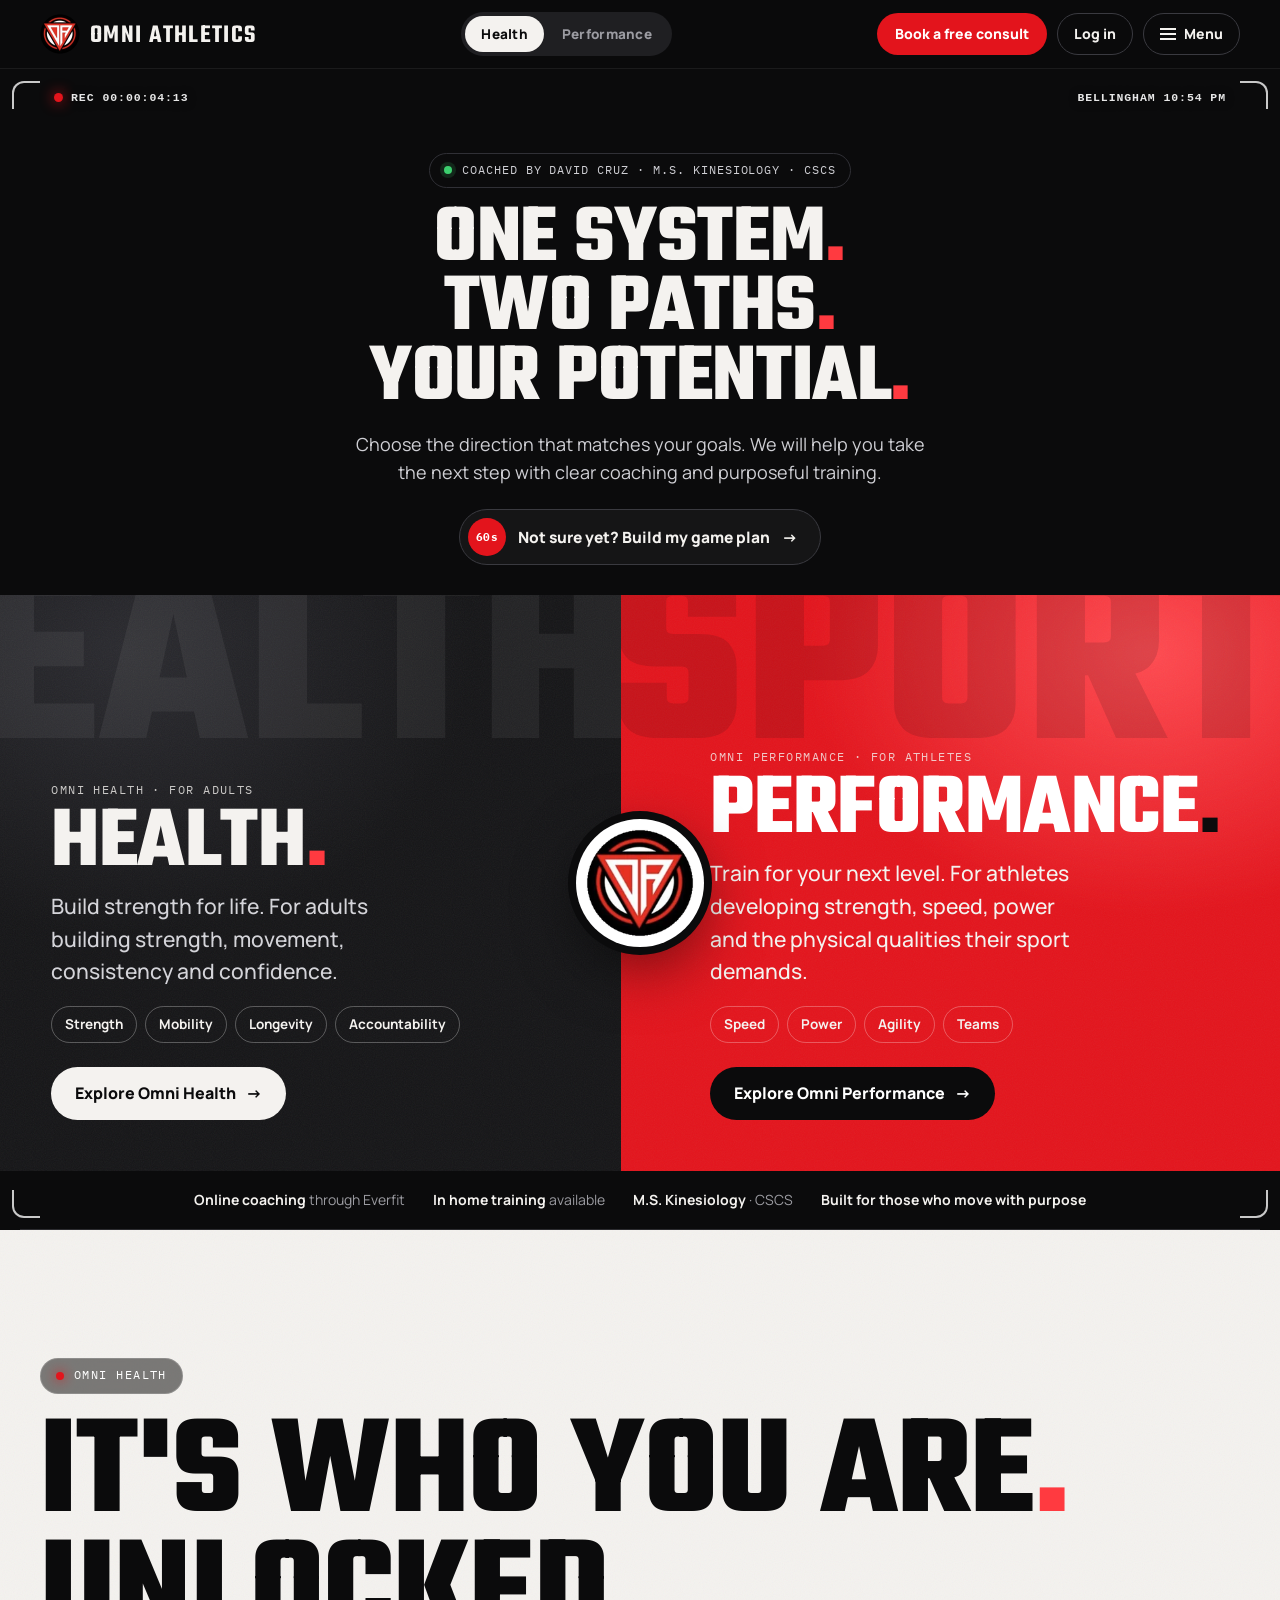
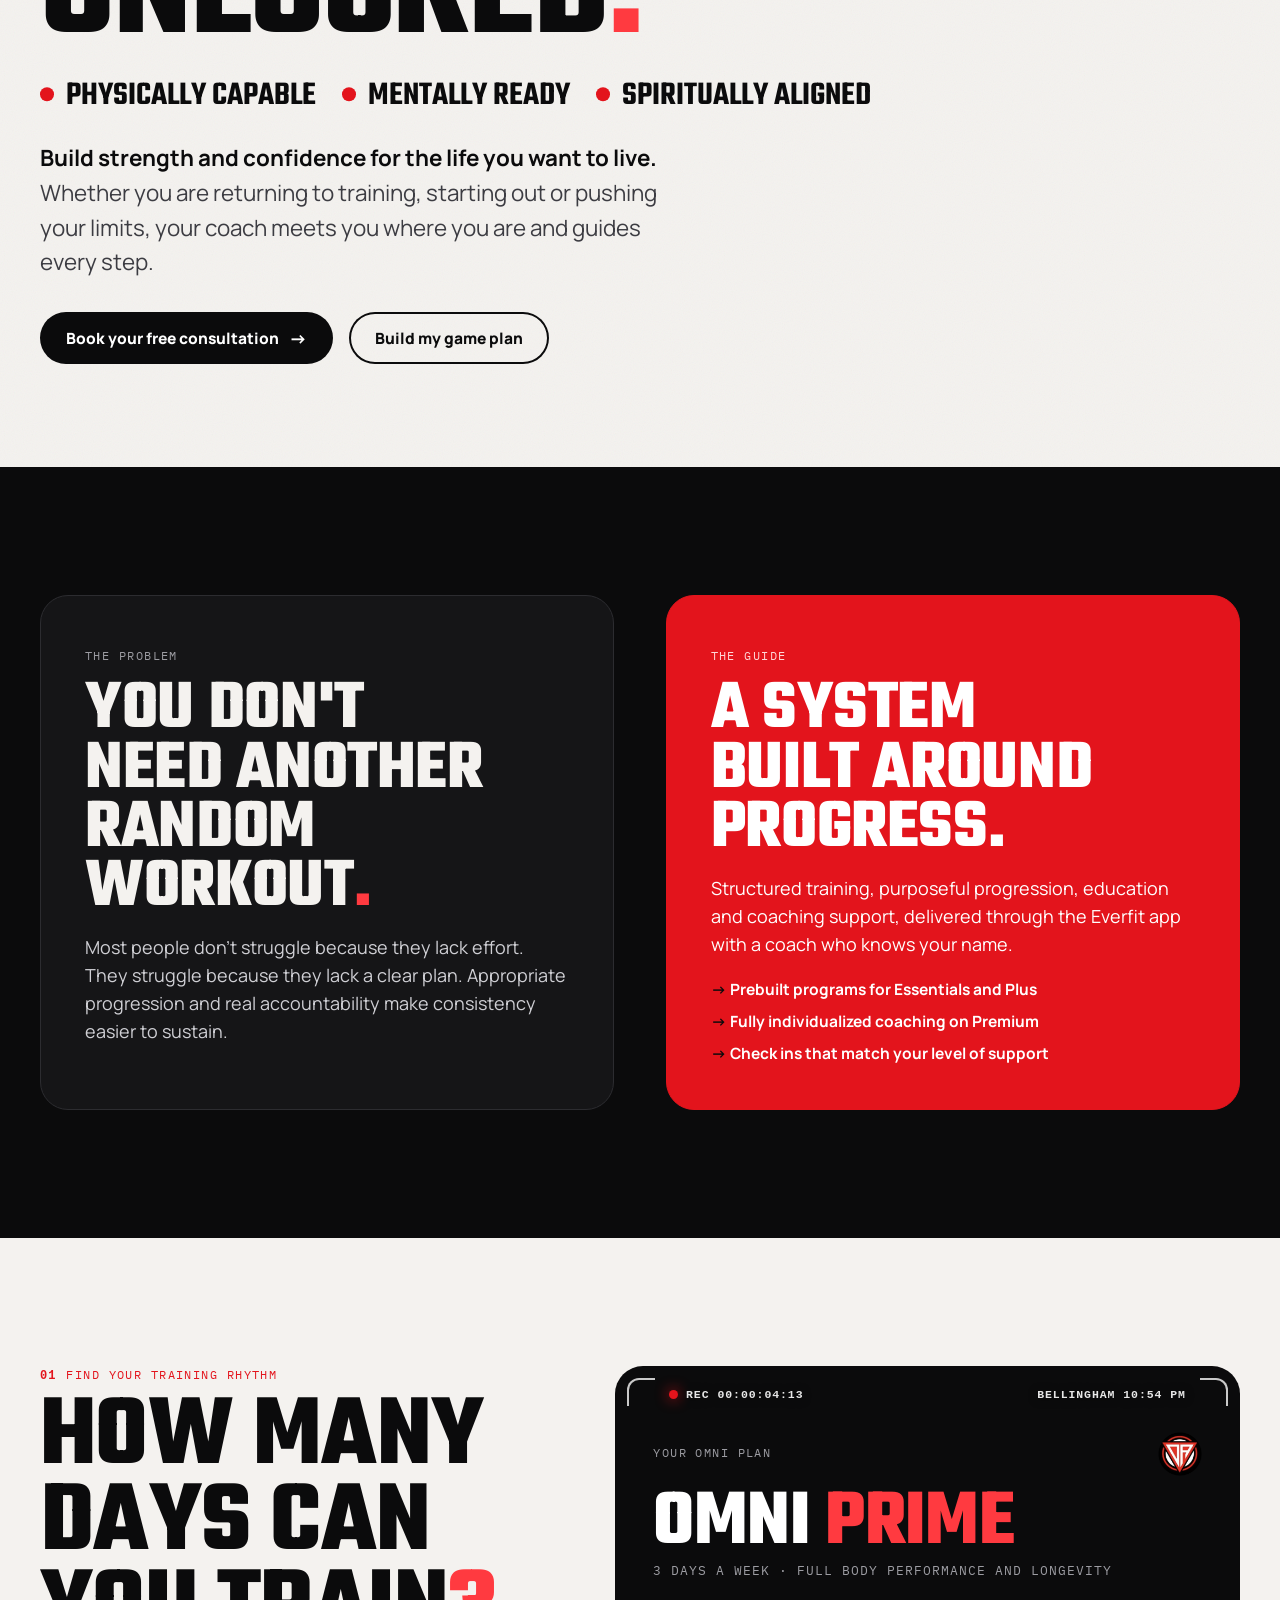
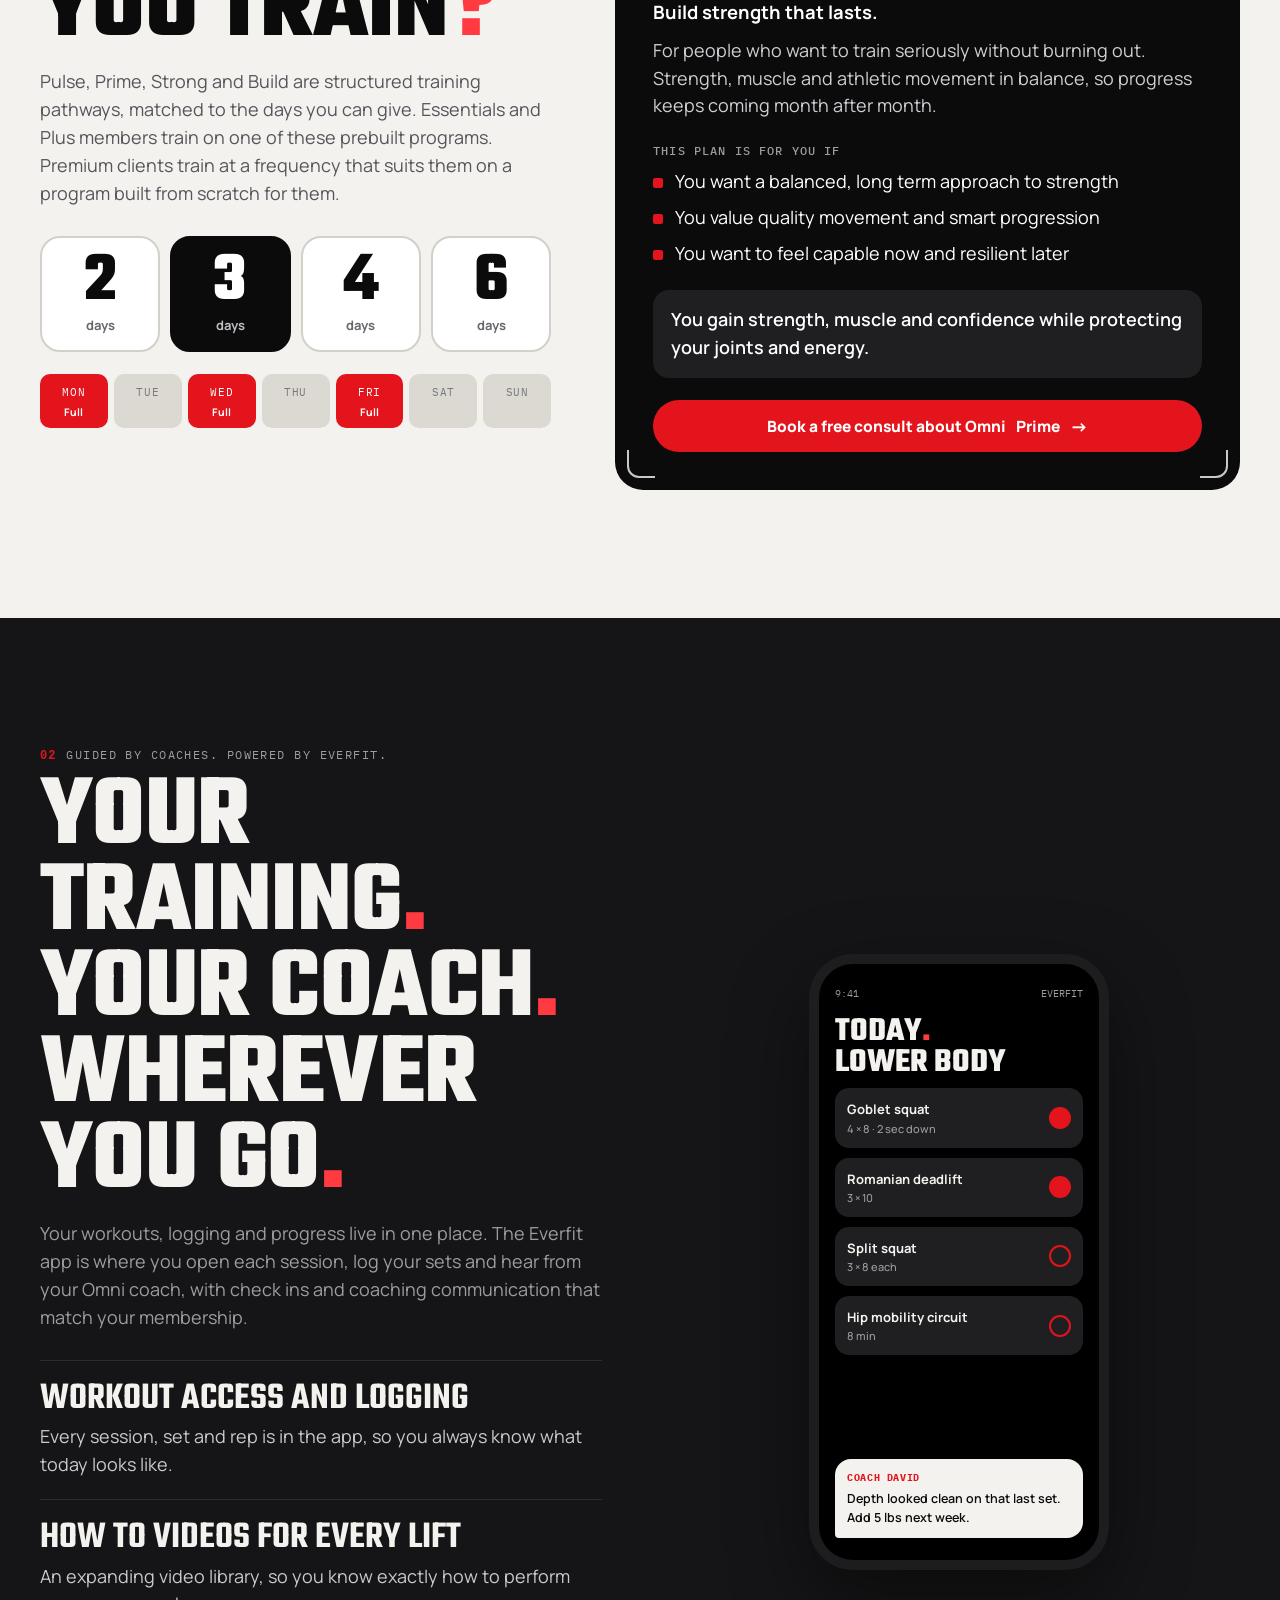
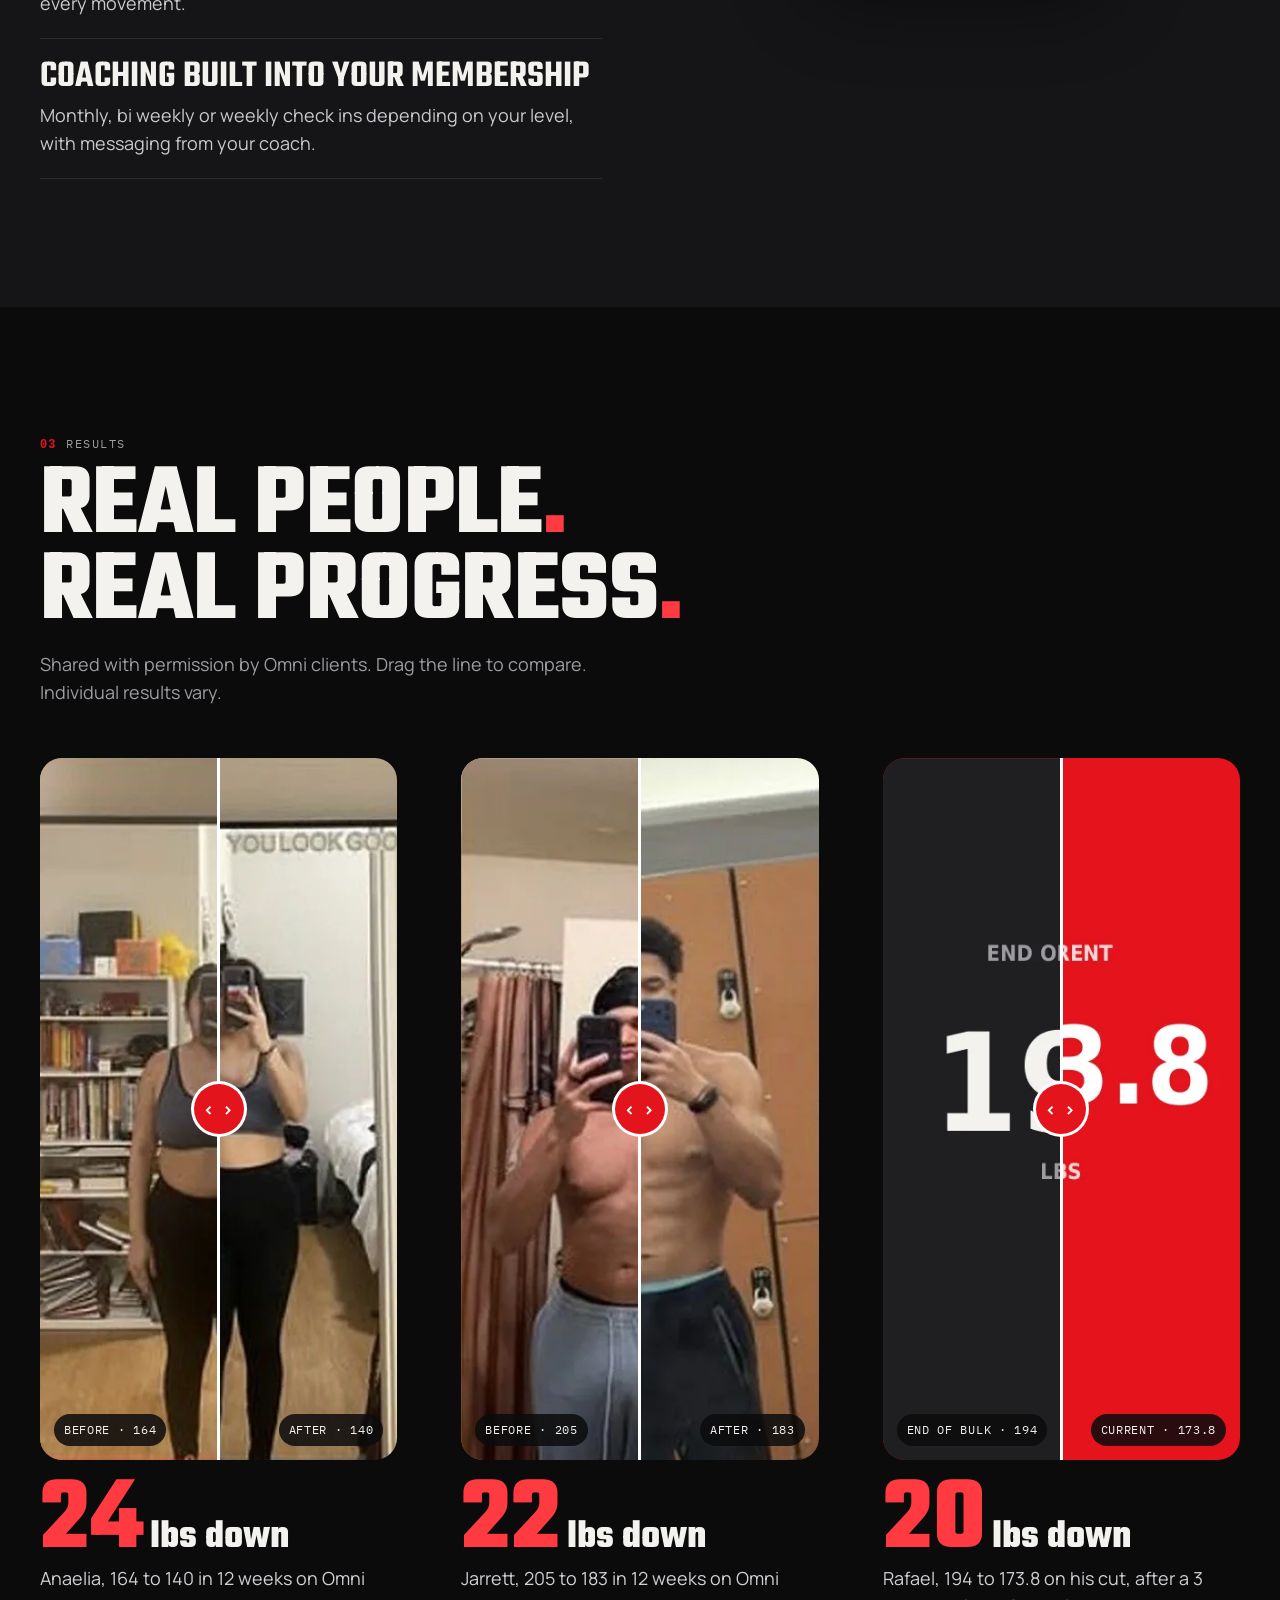
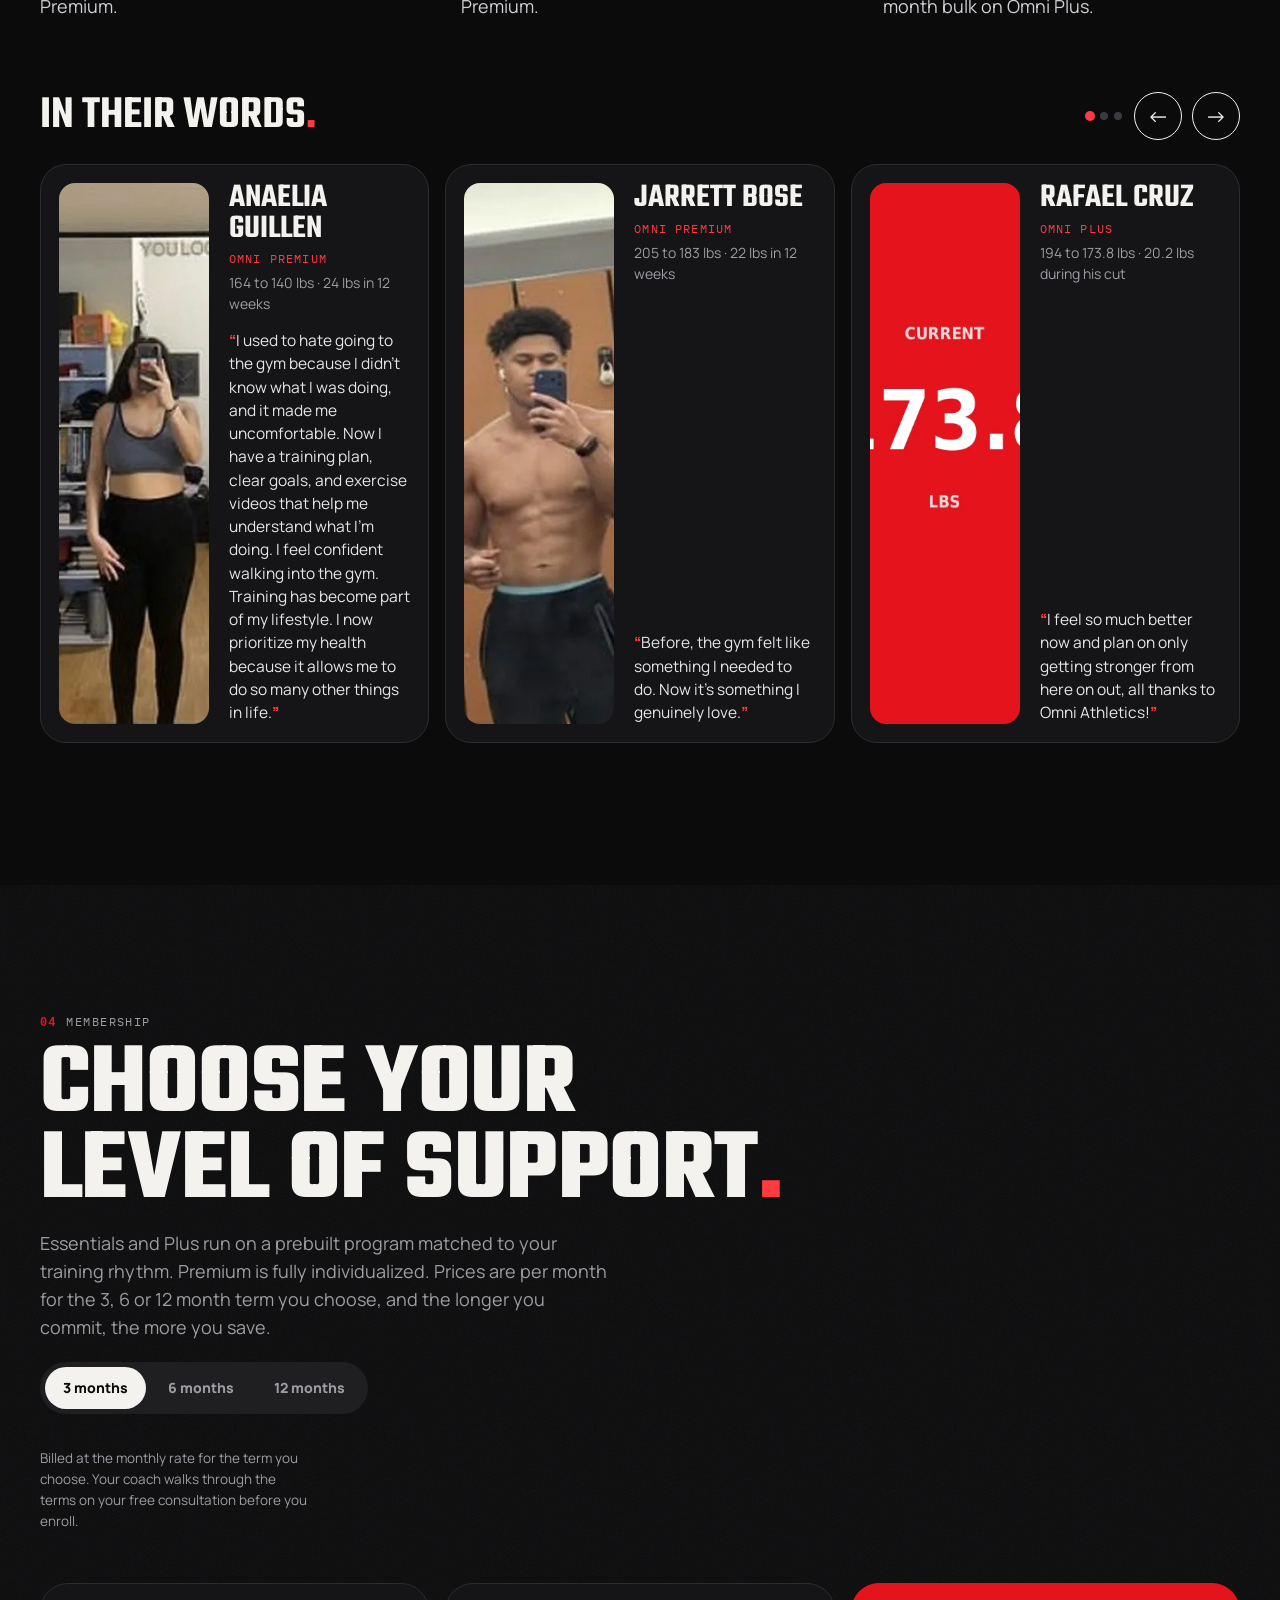
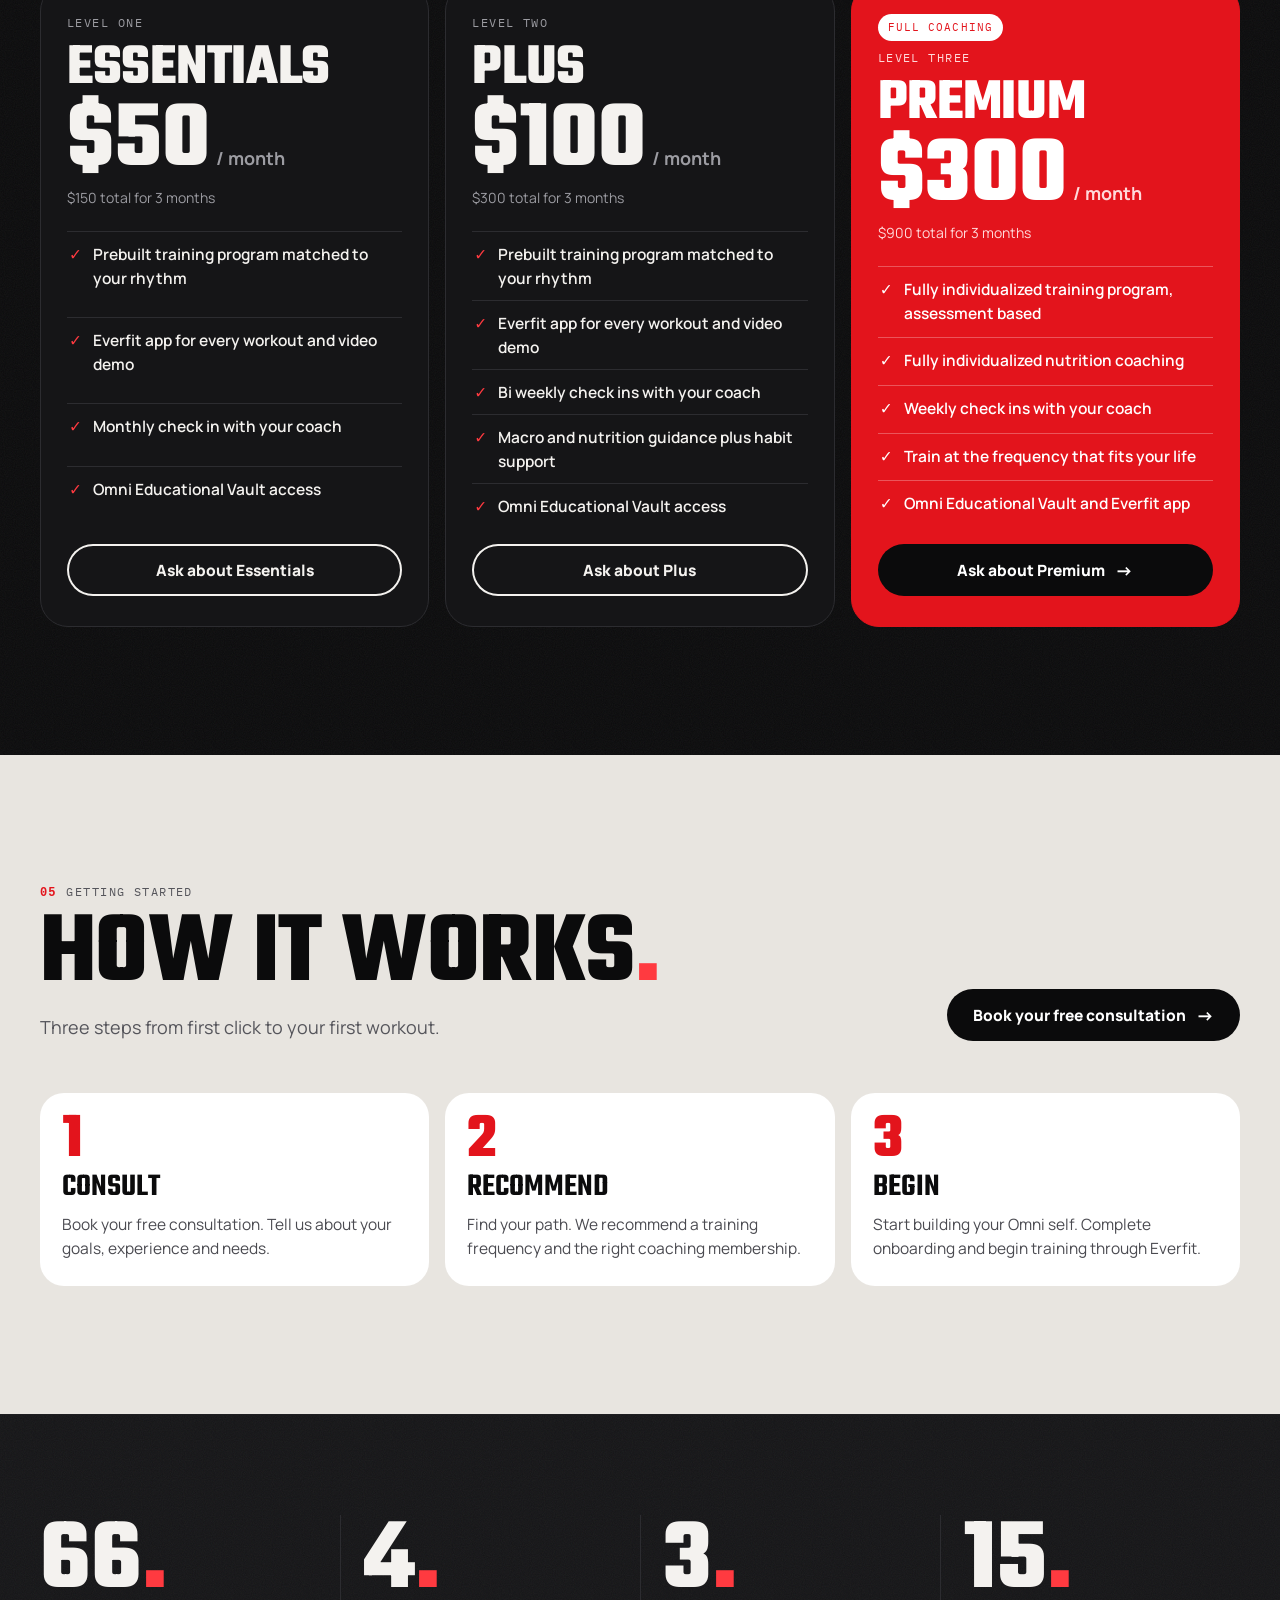
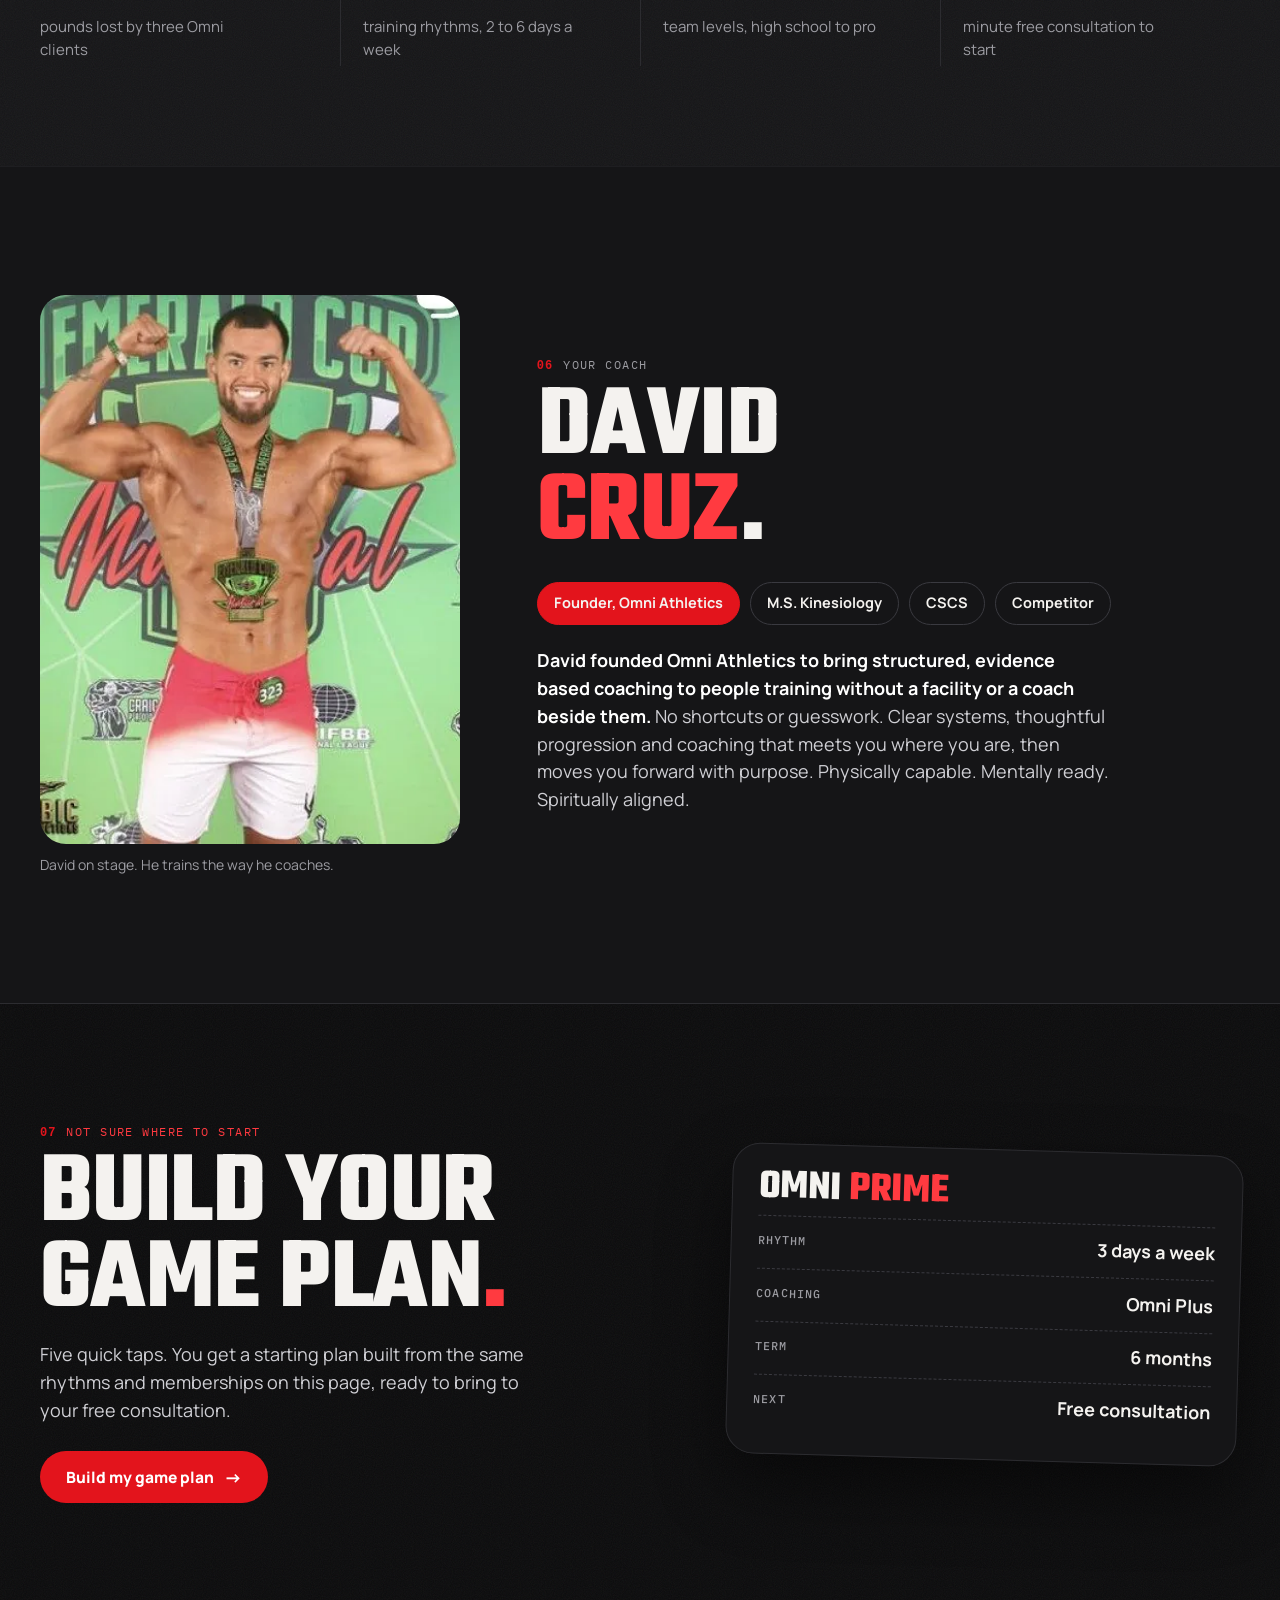
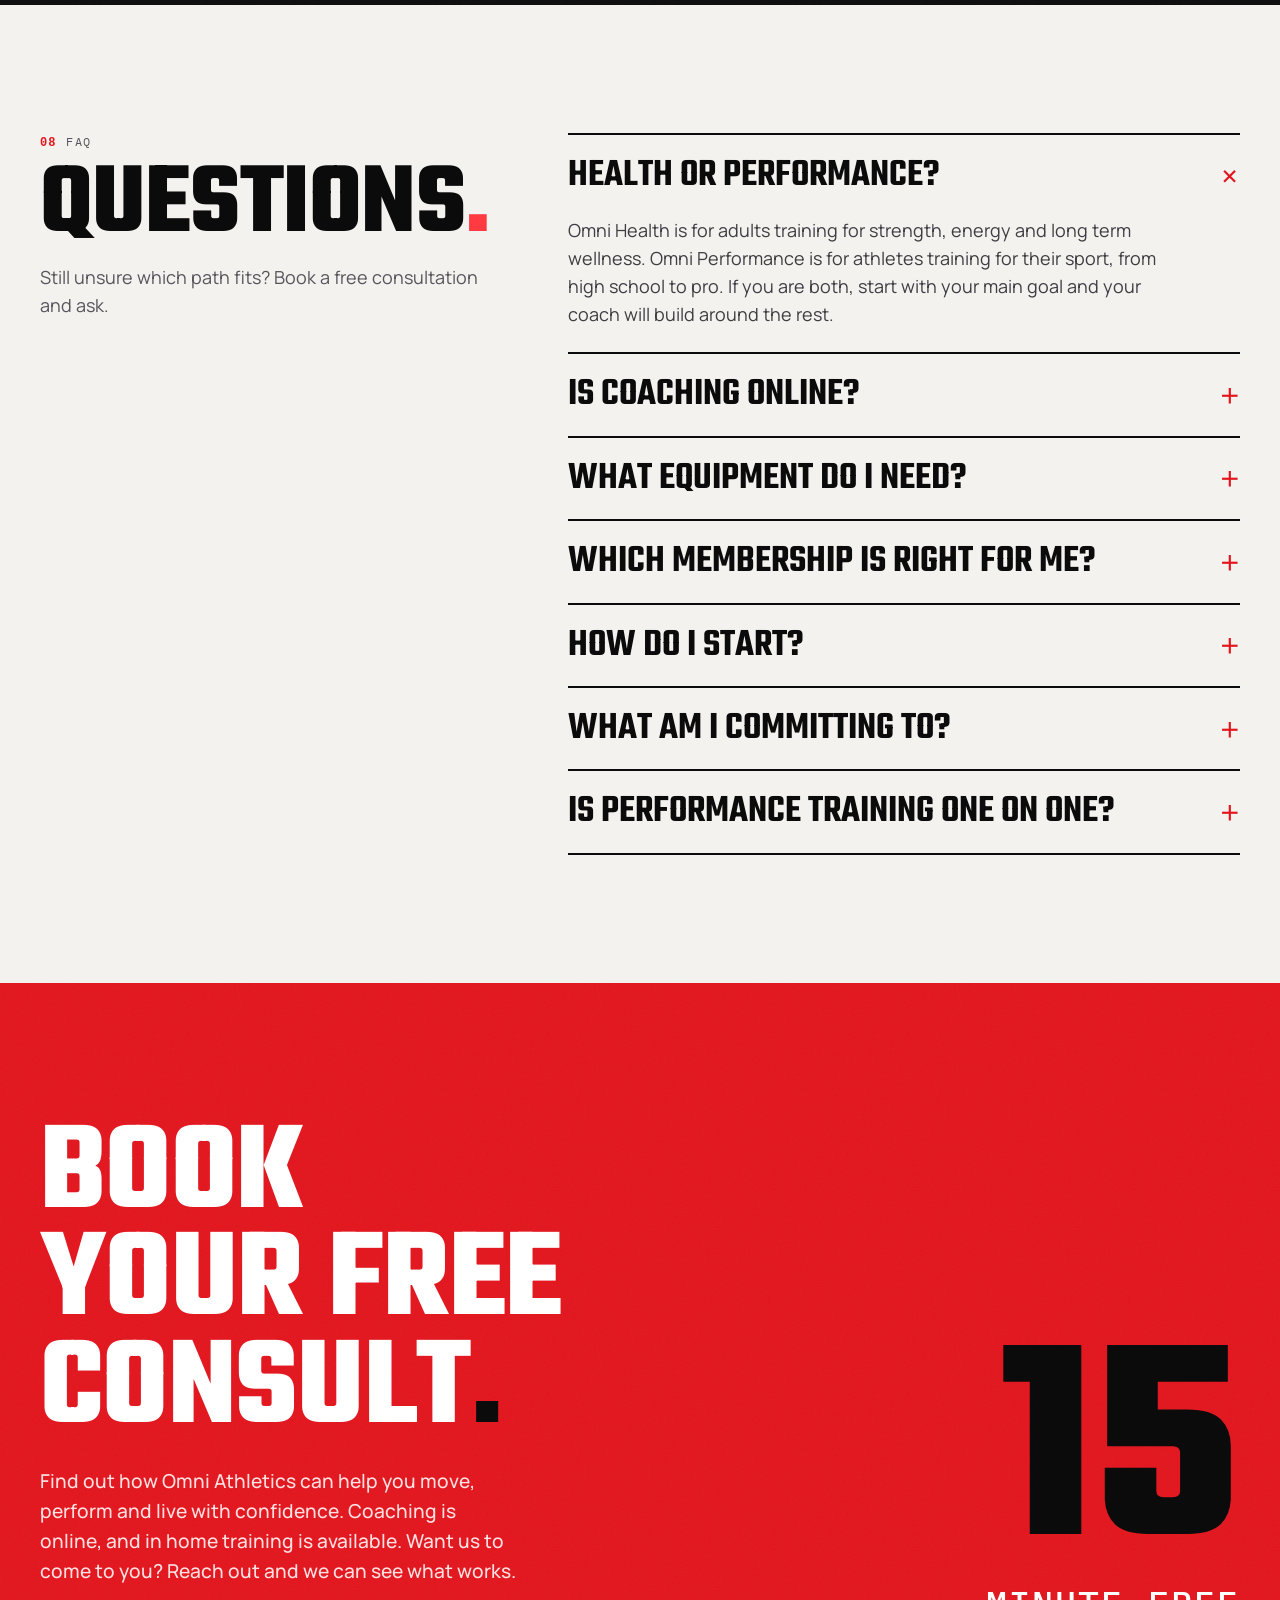
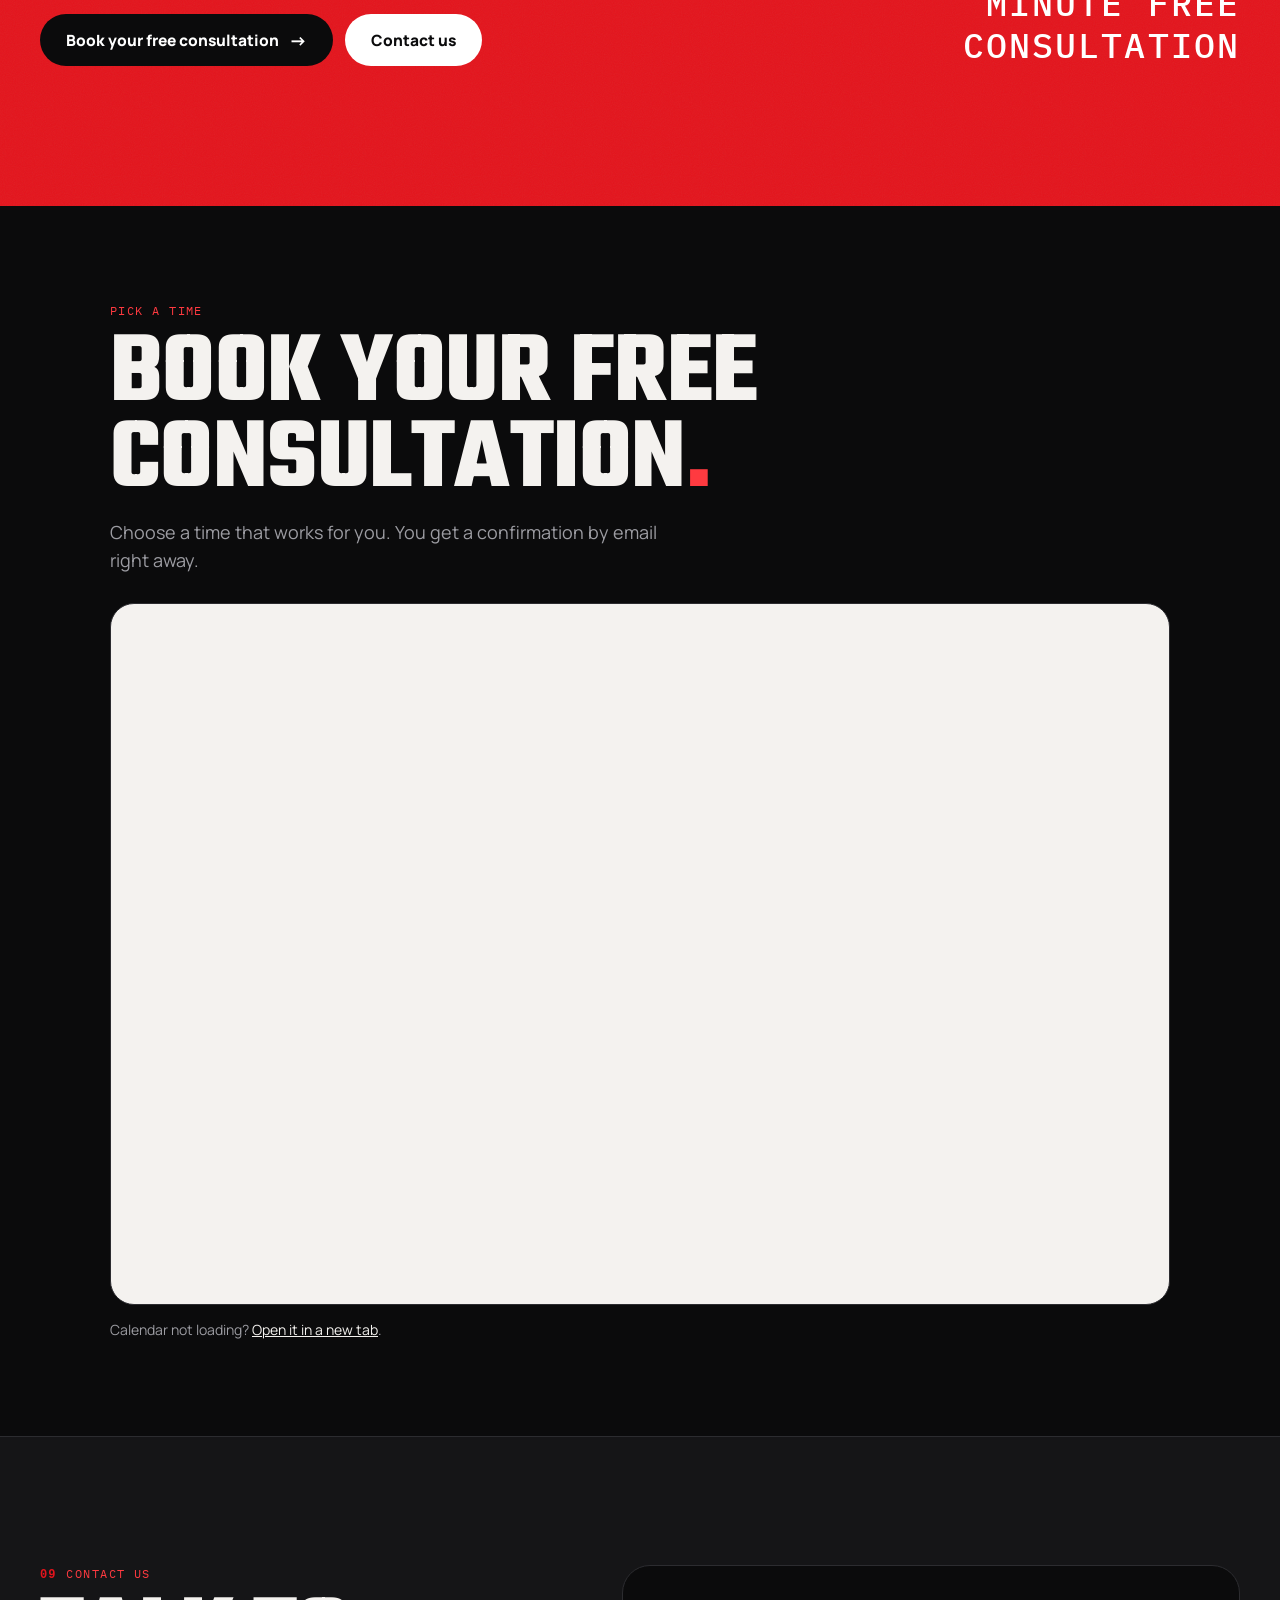
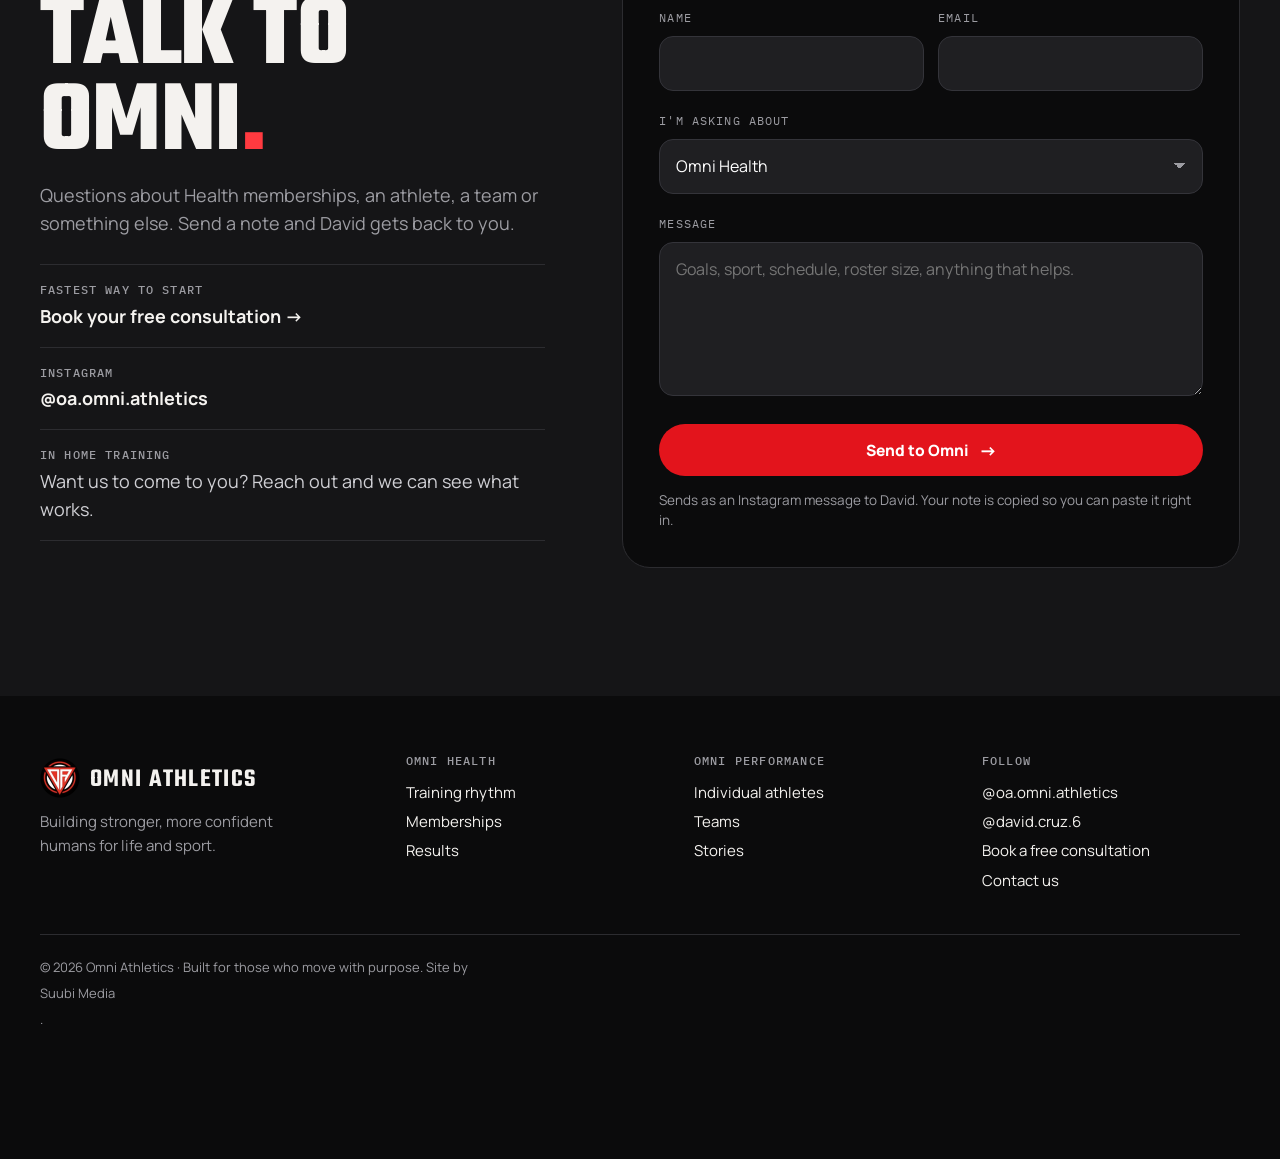
==== commit c38c27df: "Homepage: keep Calendly booking, add client login" ====
--- a/index.html
+++ b/index.html
@@ -1094,6 +1094,8 @@
 @media (max-width:400px){.ft{grid-template-columns:1fr}}
 @media (max-width:400px){.gate-head .badge{white-space:normal;max-width:100%;font-size:10px;letter-spacing:.03em;justify-content:center;text-align:center}}
 </style>
+<link rel="preconnect" href="https://assets.calendly.com"><link href="https://assets.calendly.com/assets/external/widget.css" rel="stylesheet">
+<style>.cal{background:var(--ink);color:var(--paper);padding:clamp(56px,8vw,96px) 0}.cal .wrap{max-width:1100px}.cal .eyebrow{color:var(--red2)}.cal h2{margin-top:12px}.cal .sub{color:var(--mute);max-width:560px}.cal-box{margin-top:28px;border-radius:24px;overflow:hidden;background:var(--paper);border:1px solid var(--line)}.calendly-inline-widget{min-width:300px;width:100%;height:700px}@media(max-width:640px){.calendly-inline-widget{height:760px}.cal-box{border-radius:18px}}</style>
 <style>@media (max-width:480px){.login-btn{display:none!important}}</style>
 </head>
 <body>
@@ -1109,7 +1111,7 @@
       <button type="button" class="perf" data-go="performance" aria-pressed="false">Performance</button>
     </div>
     <div class="nav-r">
-      <a class="pill sm" href="https://docs.google.com/forms/d/e/1FAIpQLSfrT5IITn_PTN1MytcBn9_kHbCt9dbAyestGgs1UH4fAQI4-A/viewform" target="_blank" rel="noopener">Book a free consult</a>
+      <a class="pill sm" href="https://calendly.com/david-omniathletics/30min" target="_blank" rel="noopener">Book a free consult</a>
       <a class="menu-btn login-btn" href="/portal/" style="text-decoration:none;white-space:nowrap" aria-label="Client login">Log in</a>
       <button class="menu-btn" type="button" id="menuBtn" aria-expanded="false" aria-controls="sheet"><i></i>Menu</button>
     </div>
@@ -1143,7 +1145,7 @@
       <a href="#top" data-home>Home · switch path</a>
       <a href="/portal/">Client login</a>
     </div>
-    <a class="pill" href="https://docs.google.com/forms/d/e/1FAIpQLSfrT5IITn_PTN1MytcBn9_kHbCt9dbAyestGgs1UH4fAQI4-A/viewform" target="_blank" rel="noopener">Book your free consultation <span class="ar">→</span></a>
+    <a class="pill" href="https://calendly.com/david-omniathletics/30min" target="_blank" rel="noopener">Book your free consultation <span class="ar">→</span></a>
   </div>
 </div>
 
@@ -1186,7 +1188,7 @@
     <h2 class="disp"><span>It's who you are<span class="dot">.</span></span><span>Unlocked<span class="dot">.</span></span></h2>
     <div class="trio"><span>Physically capable</span><span>Mentally ready</span><span>Spiritually aligned</span></div>
     <p class="lede"><b>Build strength and confidence for the life you want to live.</b> Whether you are returning to training, starting out or pushing your limits, your coach meets you where you are and guides every step.</p>
-    <div class="acts"><a class="pill dark" href="https://docs.google.com/forms/d/e/1FAIpQLSfrT5IITn_PTN1MytcBn9_kHbCt9dbAyestGgs1UH4fAQI4-A/viewform" target="_blank" rel="noopener">Book your free consultation <span class="ar">→</span></a><button class="pill ghost" type="button" data-gp="health">Build my game plan</button></div>
+    <div class="acts"><a class="pill dark" href="https://calendly.com/david-omniathletics/30min" target="_blank" rel="noopener">Book your free consultation <span class="ar">→</span></a><button class="pill ghost" type="button" data-gp="health">Build my game plan</button></div>
   </div>
 </section>
 
@@ -1233,7 +1235,7 @@
       <h4>This plan is for you if</h4>
       <ul id="pFor"><li>You want a balanced, long term approach to strength</li><li>You value quality movement and smart progression</li><li>You want to feel capable now and resilient later</li></ul>
       <div class="out" id="pOut">You gain strength, muscle and confidence while protecting your joints and energy.</div>
-      <a class="pill" href="https://docs.google.com/forms/d/e/1FAIpQLSfrT5IITn_PTN1MytcBn9_kHbCt9dbAyestGgs1UH4fAQI4-A/viewform" target="_blank" rel="noopener">Book a free consult about Omni <span id="pBtn">Prime</span> <span class="ar">→</span></a>
+      <a class="pill" href="https://calendly.com/david-omniathletics/30min" target="_blank" rel="noopener">Book a free consult about Omni <span id="pBtn">Prime</span> <span class="ar">→</span></a>
     </article>
   </div>
 </section>
@@ -1352,7 +1354,7 @@
         <div class="price"><b data-p="50,45,40">$50</b><span>/ month</span></div>
         <div class="per" data-per>$150 total for 3 months</div>
         <ul><li>Prebuilt training program matched to your rhythm</li><li>Everfit app for every workout and video demo</li><li>Monthly check in with your coach</li><li>Omni Educational Vault access</li></ul>
-        <a class="pill ghost" href="https://docs.google.com/forms/d/e/1FAIpQLSfrT5IITn_PTN1MytcBn9_kHbCt9dbAyestGgs1UH4fAQI4-A/viewform" target="_blank" rel="noopener">Ask about Essentials</a>
+        <a class="pill ghost" href="https://calendly.com/david-omniathletics/30min" target="_blank" rel="noopener">Ask about Essentials</a>
       </article>
       <article class="tier">
         <span class="nm">Level two</span>
@@ -1360,7 +1362,7 @@
         <div class="price"><b data-p="100,90,80">$100</b><span>/ month</span></div>
         <div class="per" data-per>$300 total for 3 months</div>
         <ul><li>Prebuilt training program matched to your rhythm</li><li>Everfit app for every workout and video demo</li><li>Bi weekly check ins with your coach</li><li>Macro and nutrition guidance plus habit support</li><li>Omni Educational Vault access</li></ul>
-        <a class="pill ghost" href="https://docs.google.com/forms/d/e/1FAIpQLSfrT5IITn_PTN1MytcBn9_kHbCt9dbAyestGgs1UH4fAQI4-A/viewform" target="_blank" rel="noopener">Ask about Plus</a>
+        <a class="pill ghost" href="https://calendly.com/david-omniathletics/30min" target="_blank" rel="noopener">Ask about Plus</a>
       </article>
       <article class="tier hot">
         <span class="badge2">Full coaching</span>
@@ -1369,7 +1371,7 @@
         <div class="price"><b data-p="300,275,250">$300</b><span>/ month</span></div>
         <div class="per" data-per>$900 total for 3 months</div>
         <ul><li>Fully individualized training program, assessment based</li><li>Fully individualized nutrition coaching</li><li>Weekly check ins with your coach</li><li>Train at the frequency that fits your life</li><li>Omni Educational Vault and Everfit app</li></ul>
-        <a class="pill" href="https://docs.google.com/forms/d/e/1FAIpQLSfrT5IITn_PTN1MytcBn9_kHbCt9dbAyestGgs1UH4fAQI4-A/viewform" target="_blank" rel="noopener">Ask about Premium <span class="ar">→</span></a>
+        <a class="pill" href="https://calendly.com/david-omniathletics/30min" target="_blank" rel="noopener">Ask about Premium <span class="ar">→</span></a>
       </article>
     </div>
   </div>
@@ -1378,7 +1380,7 @@
 <section class="sec mist" id="h-start">
   <div class="wrap">
     <div class="head"><div><p data-eb-num class="eyebrow ebm">Getting started</p>
-      <h2 class="disp h2">How it works<span class="dot">.</span></h2><p class="sub">Three steps from first click to your first workout.</p></div><a class="pill dark" href="https://docs.google.com/forms/d/e/1FAIpQLSfrT5IITn_PTN1MytcBn9_kHbCt9dbAyestGgs1UH4fAQI4-A/viewform" target="_blank" rel="noopener">Book your free consultation <span class="ar">→</span></a></div>
+      <h2 class="disp h2">How it works<span class="dot">.</span></h2><p class="sub">Three steps from first click to your first workout.</p></div><a class="pill dark" href="https://calendly.com/david-omniathletics/30min" target="_blank" rel="noopener">Book your free consultation <span class="ar">→</span></a></div>
     <ol class="steps three">
       <li><h3>Consult</h3><p>Book your free consultation. Tell us about your goals, experience and needs.</p></li>
       <li><h3>Recommend</h3><p>Find your path. We recommend a training frequency and the right coaching membership.</p></li>
@@ -1396,7 +1398,7 @@
     <h2 class="disp"><span>Train for</span><span class="o">your next level<span class="dot" style="color:#fff">.</span></span></h2>
     <div class="trio"><span>Speed</span><span>Power</span><span>Precision</span></div>
     <p class="lede"><b>Develop the strength, speed, power and physical qualities your sport demands.</b> Intelligent strength training, speed development and sport specific conditioning, for athletes preparing for a season, chasing recruitment or looking for an edge.</p>
-    <div class="acts"><a class="pill dark" href="https://docs.google.com/forms/d/e/1FAIpQLSfrT5IITn_PTN1MytcBn9_kHbCt9dbAyestGgs1UH4fAQI4-A/viewform" target="_blank" rel="noopener">Book your free consultation <span class="ar">→</span></a><a class="pill ghost" href="#contact" data-inq="team">Request a team quote</a></div>
+    <div class="acts"><a class="pill dark" href="https://calendly.com/david-omniathletics/30min" target="_blank" rel="noopener">Book your free consultation <span class="ar">→</span></a><a class="pill ghost" href="#contact" data-inq="team">Request a team quote</a></div>
   </div>
 </section>
 
@@ -1454,7 +1456,7 @@
       <p style="color:#cfcfd4;margin-top:10px">Every athlete has different demands. We will discuss your sport, goals, schedule and coaching needs, then provide a clear service recommendation and quote before you commit. No payment to ask.</p>
       <div class="fx"><div><small>01</small>Sport and position</div><div><small>02</small>Training frequency</div><div><small>03</small>Competitive schedule</div><div><small>04</small>Performance goals</div></div>
       <ul><li>Sport specific strength and power programming</li><li>Speed, agility and movement efficiency progressions</li><li>Weak point identification and corrective work</li><li>Phases aligned with your competition calendar</li><li>Daily workouts, video demos and coach feedback in Everfit</li></ul>
-      <a class="pill" href="https://docs.google.com/forms/d/e/1FAIpQLSfrT5IITn_PTN1MytcBn9_kHbCt9dbAyestGgs1UH4fAQI4-A/viewform" target="_blank" rel="noopener" style="width:100%">Book your free consultation <span class="ar">→</span></a>
+      <a class="pill" href="https://calendly.com/david-omniathletics/30min" target="_blank" rel="noopener" style="width:100%">Book your free consultation <span class="ar">→</span></a>
     </aside>
   </div>
 </section>
@@ -1514,7 +1516,7 @@
 <section class="sec mist" id="p-start">
   <div class="wrap">
     <div class="head"><div><p data-eb-num class="eyebrow ebm">Getting started</p>
-      <h2 class="disp h2">How it works<span class="dot">.</span></h2><p class="sub">Three steps from first conversation to a plan you can say yes to.</p></div><a class="pill dark" href="https://docs.google.com/forms/d/e/1FAIpQLSfrT5IITn_PTN1MytcBn9_kHbCt9dbAyestGgs1UH4fAQI4-A/viewform" target="_blank" rel="noopener">Book your free consultation <span class="ar">→</span></a></div>
+      <h2 class="disp h2">How it works<span class="dot">.</span></h2><p class="sub">Three steps from first conversation to a plan you can say yes to.</p></div><a class="pill dark" href="https://calendly.com/david-omniathletics/30min" target="_blank" rel="noopener">Book your free consultation <span class="ar">→</span></a></div>
     <ol class="steps three">
       <li><h3>Share</h3><p>Tell us about the athlete or team and the performance goals.</p></li>
       <li><h3>Discuss</h3><p>Meet with a coach to review training demands, schedule and the right services.</p></li>
@@ -1587,9 +1589,19 @@
     <div>
       <h2 class="disp">Book your free consult<span class="dot" style="color:var(--ink)">.</span></h2>
       <p>Find out how Omni Athletics can help you move, perform and live with confidence. Coaching is online, and in home training is available. Want us to come to you? Reach out and we can see what works.</p>
-      <div class="acts"><a class="pill dark" href="https://docs.google.com/forms/d/e/1FAIpQLSfrT5IITn_PTN1MytcBn9_kHbCt9dbAyestGgs1UH4fAQI4-A/viewform" target="_blank" rel="noopener">Book your free consultation <span class="ar">→</span></a><a class="pill white" href="#contact">Contact us</a></div>
+      <div class="acts"><a class="pill dark" href="https://calendly.com/david-omniathletics/30min" target="_blank" rel="noopener">Book your free consultation <span class="ar">→</span></a><a class="pill white" href="#contact">Contact us</a></div>
     </div>
     <div class="num" aria-label="Fifteen minute free consultation"><span>15</span><small>minute free<br>consultation</small></div>
+  </div>
+</section>
+
+<section class="cal" id="book">
+  <div class="wrap">
+    <p class="eyebrow">Pick a time</p>
+    <h2 class="disp h2">Book your free consultation<span class="dot">.</span></h2>
+    <p class="sub">Choose a time that works for you. You get a confirmation by email right away.</p>
+    <div class="cal-box"><div class="calendly-inline-widget" data-url="https://calendly.com/david-omniathletics/30min?hide_gdpr_banner=1&amp;background_color=f4f2ef&amp;text_color=0b0b0c&amp;primary_color=e3141c"></div></div>
+    <p class="sub" style="margin-top:14px;font-size:14px">Calendar not loading? <a href="https://calendly.com/david-omniathletics/30min" target="_blank" rel="noopener" style="color:var(--paper);text-decoration:underline">Open it in a new tab</a>.</p>
   </div>
 </section>
 
@@ -1600,7 +1612,7 @@
       <h2 class="disp h2" style="margin-top:12px">Talk to Omni<span class="dot">.</span></h2>
       <p class="sub">Questions about Health memberships, an athlete, a team or something else. Send a note and David gets back to you.</p>
       <ul class="ways">
-        <li><b>Fastest way to start</b><a href="https://docs.google.com/forms/d/e/1FAIpQLSfrT5IITn_PTN1MytcBn9_kHbCt9dbAyestGgs1UH4fAQI4-A/viewform" target="_blank" rel="noopener">Book your free consultation →</a></li>
+        <li><b>Fastest way to start</b><a href="https://calendly.com/david-omniathletics/30min" target="_blank" rel="noopener">Book your free consultation →</a></li>
         <li><b>Instagram</b><a href="https://www.instagram.com/oa.omni.athletics/" target="_blank" rel="noopener">@oa.omni.athletics</a></li>
         <li><b>In home training</b><span style="color:#cfcfd4">Want us to come to you? Reach out and we can see what works.</span></li>
       </ul>
@@ -1627,7 +1639,7 @@
       <div><a class="brand" href="#top"><img src="[data-uri]" alt="" width="40" height="40"><span>Omni Athletics</span></a><p style="color:var(--mute);margin-top:12px;max-width:30ch">Building stronger, more confident humans for life and sport.</p></div>
       <div><h4>Omni Health</h4><a href="#h-plans" data-go="health">Training rhythm</a><a href="#h-members" data-go="health">Memberships</a><a href="#h-results" data-go="health">Results</a></div>
       <div><h4>Omni Performance</h4><a href="#p-individual" data-go="performance">Individual athletes</a><a href="#p-team" data-go="performance">Teams</a><a href="#p-results" data-go="performance">Stories</a></div>
-      <div><h4>Follow</h4><a href="https://www.instagram.com/oa.omni.athletics/" target="_blank" rel="noopener">@oa.omni.athletics</a><a href="https://www.instagram.com/david.cruz.6/" target="_blank" rel="noopener">@david.cruz.6</a><a href="https://docs.google.com/forms/d/e/1FAIpQLSfrT5IITn_PTN1MytcBn9_kHbCt9dbAyestGgs1UH4fAQI4-A/viewform" target="_blank" rel="noopener">Book a free consultation</a><a href="#contact">Contact us</a></div>
+      <div><h4>Follow</h4><a href="https://www.instagram.com/oa.omni.athletics/" target="_blank" rel="noopener">@oa.omni.athletics</a><a href="https://www.instagram.com/david.cruz.6/" target="_blank" rel="noopener">@david.cruz.6</a><a href="https://calendly.com/david-omniathletics/30min" target="_blank" rel="noopener">Book a free consultation</a><a href="#contact">Contact us</a></div>
     </div>
     <p class="credit">© 2026 Omni Athletics · Built for those who move with purpose. Site by <a href="https://suubimedia.com" target="_blank" rel="noopener" style="color:inherit">Suubi Media</a>.</p>
   </div>
@@ -1648,7 +1660,7 @@
     <button type="button" data-go="health" aria-pressed="false">Health</button>
     <button type="button" class="perf" data-go="performance" aria-pressed="false">Perf</button>
   </div>
-  <a class="pill" href="https://docs.google.com/forms/d/e/1FAIpQLSfrT5IITn_PTN1MytcBn9_kHbCt9dbAyestGgs1UH4fAQI4-A/viewform" target="_blank" rel="noopener">Book a consult</a>
+  <a class="pill" href="https://calendly.com/david-omniathletics/30min" target="_blank" rel="noopener">Book a consult</a>
 </div>
 
 <script>
@@ -1777,7 +1789,7 @@
 (function(){
   var gp=document.getElementById('gp');if(!gp)return;
   var stage=document.getElementById('gpStage'),bar=document.getElementById('gpBar'),cnt=document.getElementById('gpCnt');
-  var LOGO=gp.querySelector('.bar img').src,BOOK='https://docs.google.com/forms/d/e/1FAIpQLSfrT5IITn_PTN1MytcBn9_kHbCt9dbAyestGgs1UH4fAQI4-A/viewform';
+  var LOGO=gp.querySelector('.bar img').src,BOOK='https://calendly.com/david-omniathletics/30min';
   var RM=matchMedia('(prefers-reduced-motion:reduce)').matches;
   var RH={2:{n:'Pulse',s:'Full body cross training',w:[1,0,0,1,0,0,0],l:['Full','','','Full','','','']},
           3:{n:'Prime',s:'Full body performance and longevity',w:[1,0,1,0,1,0,0],l:['Full','','Full','','Full','','']},
@@ -2265,5 +2277,7 @@
   else setup();
 })();
 </script>
+<script src="https://assets.calendly.com/assets/external/widget.js" async></script>
+<script>document.addEventListener('click',function(e){var a=e.target.closest&&e.target.closest('a[href^="https://calendly.com/david-omniathletics/30min"]');if(!a||a.closest('#book'))return;if(window.Calendly&&Calendly.initPopupWidget){e.preventDefault();Calendly.initPopupWidget({url:'https://calendly.com/david-omniathletics/30min?hide_gdpr_banner=1&background_color=f4f2ef&text_color=0b0b0c&primary_color=e3141c'});}},true);</script>
 </body>
 </html>
